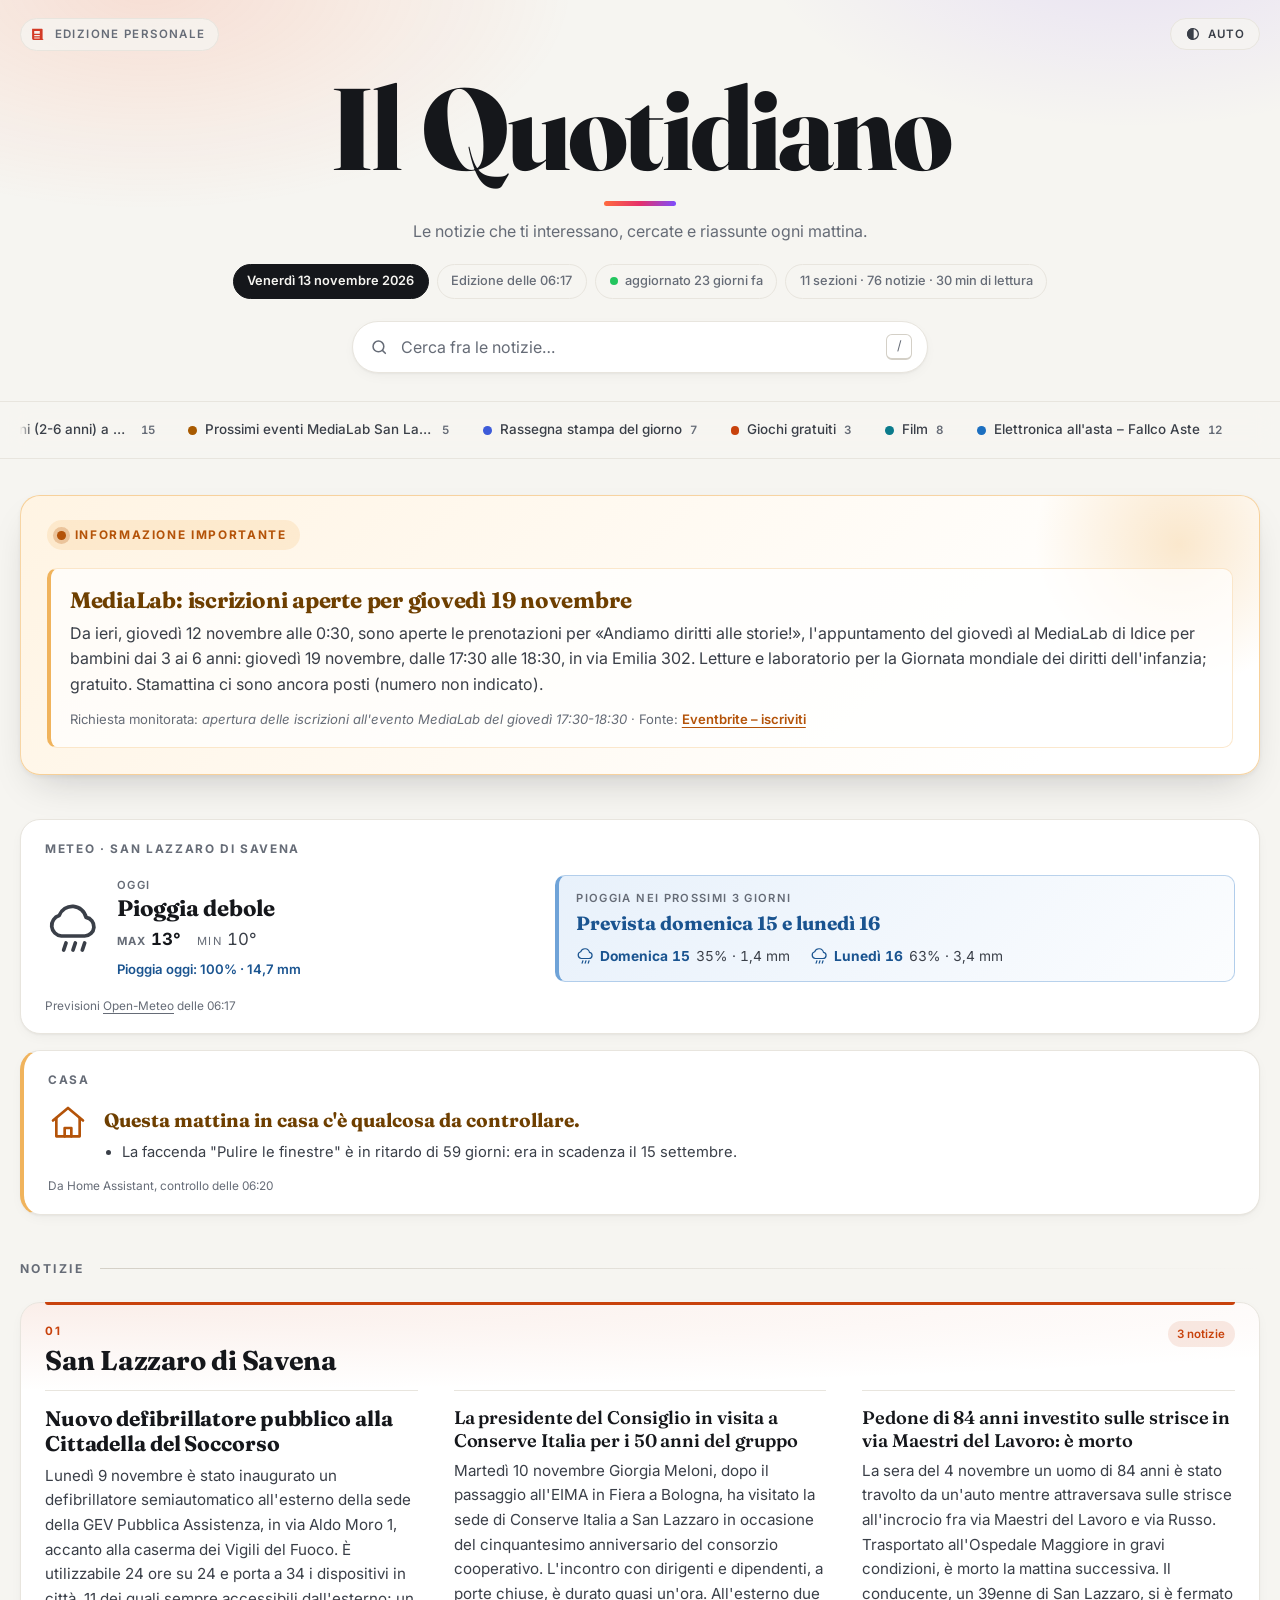
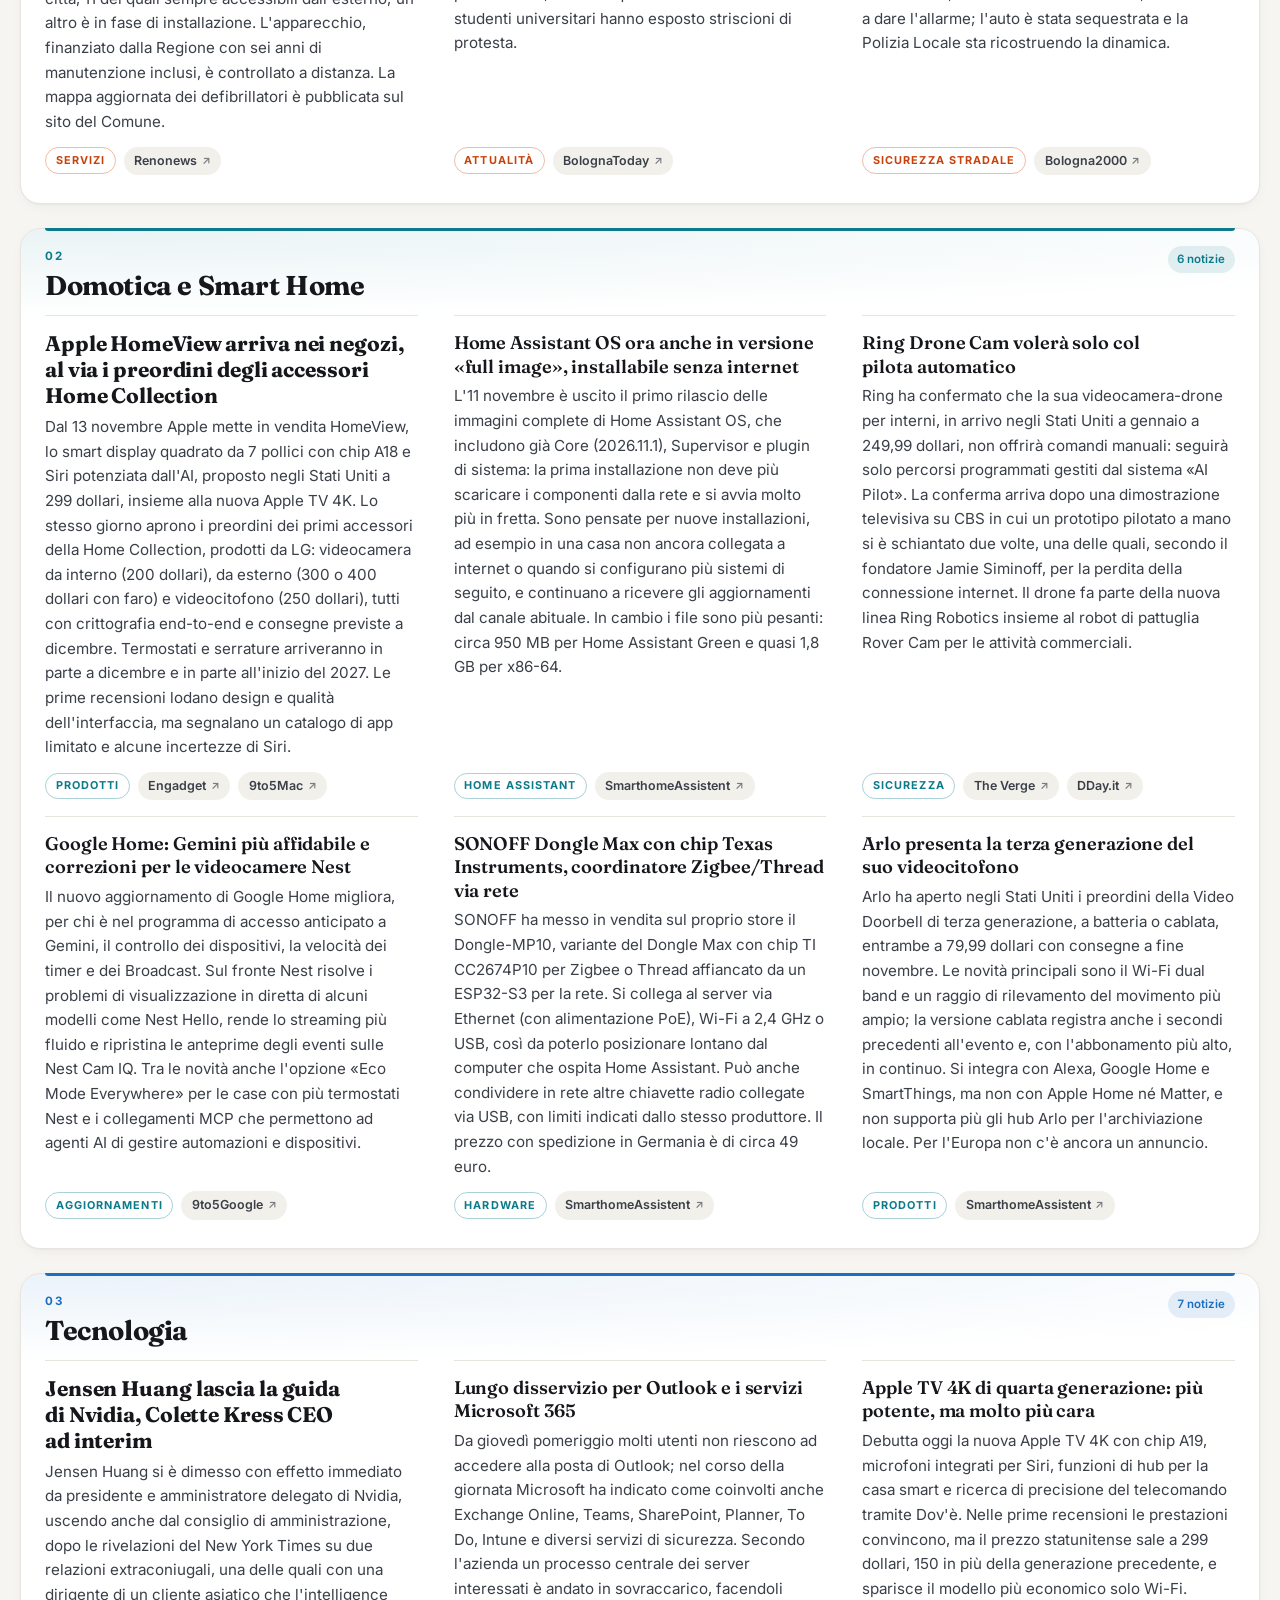
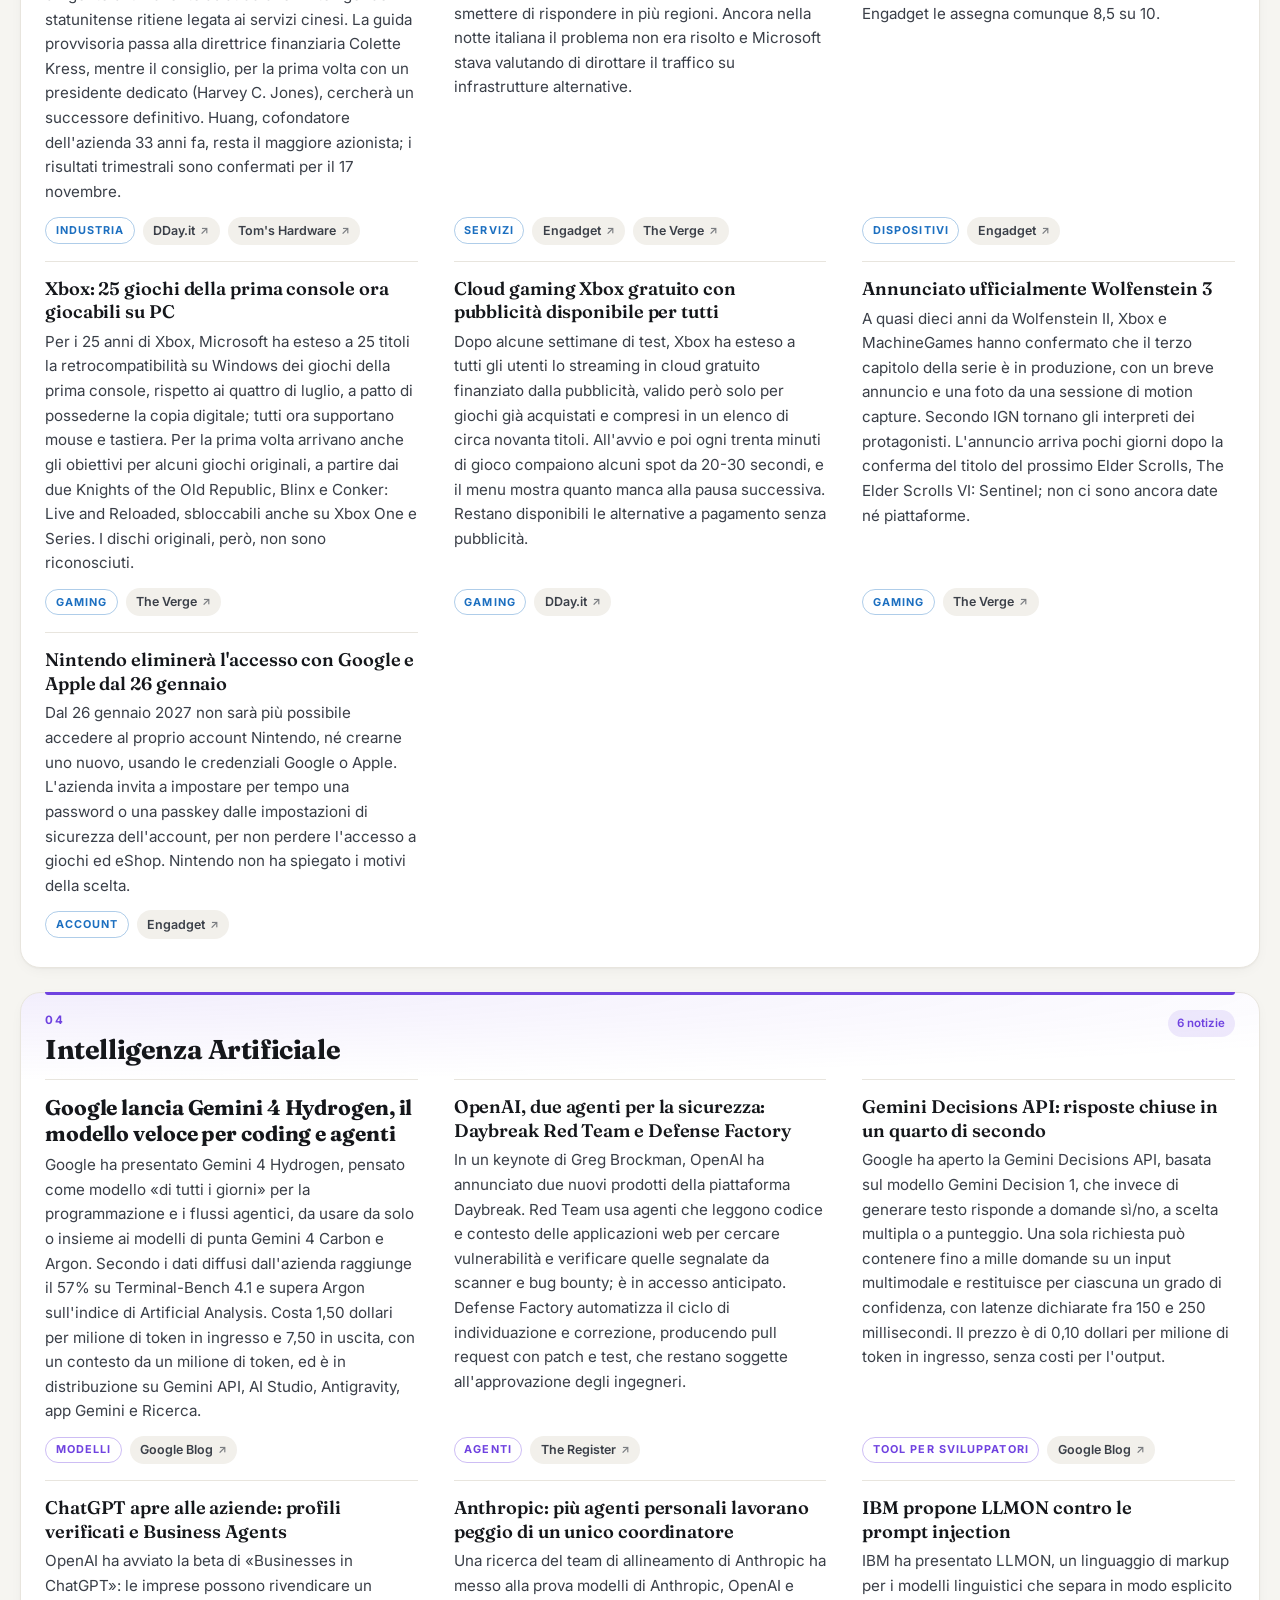
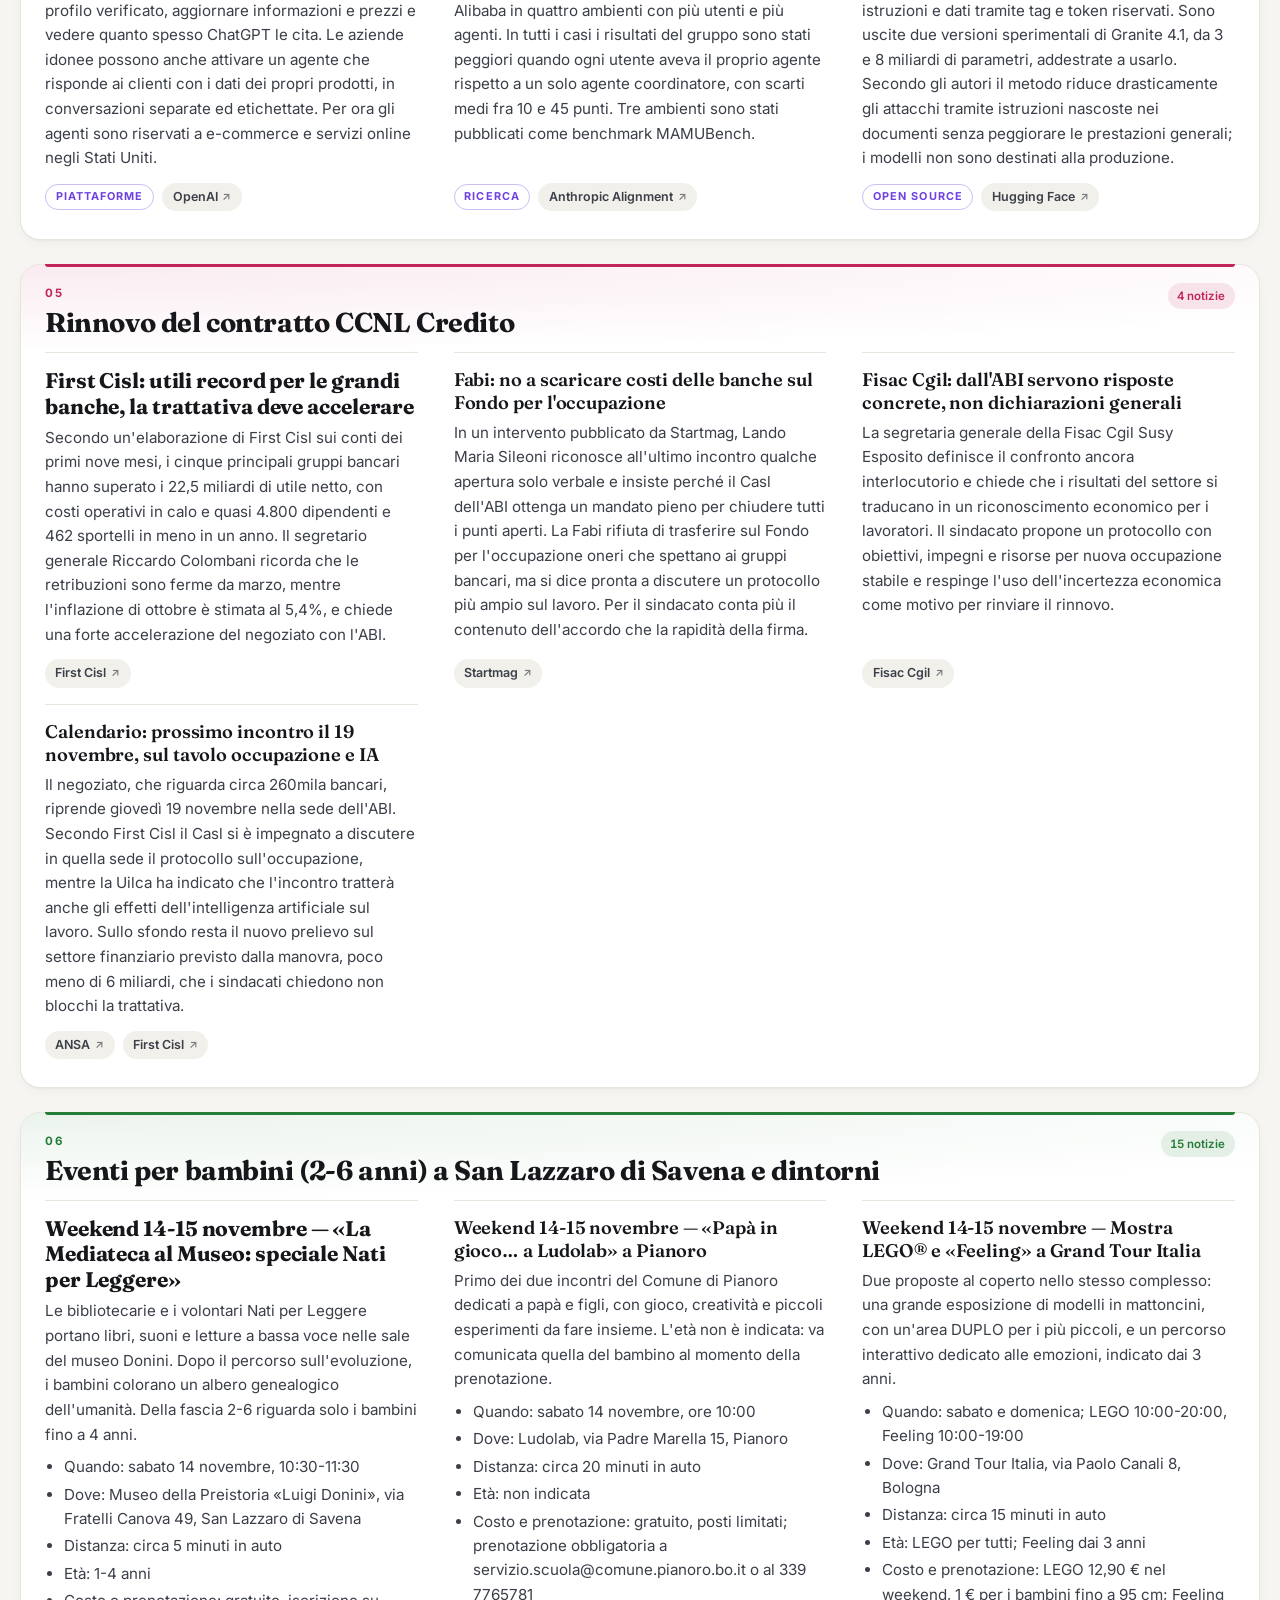
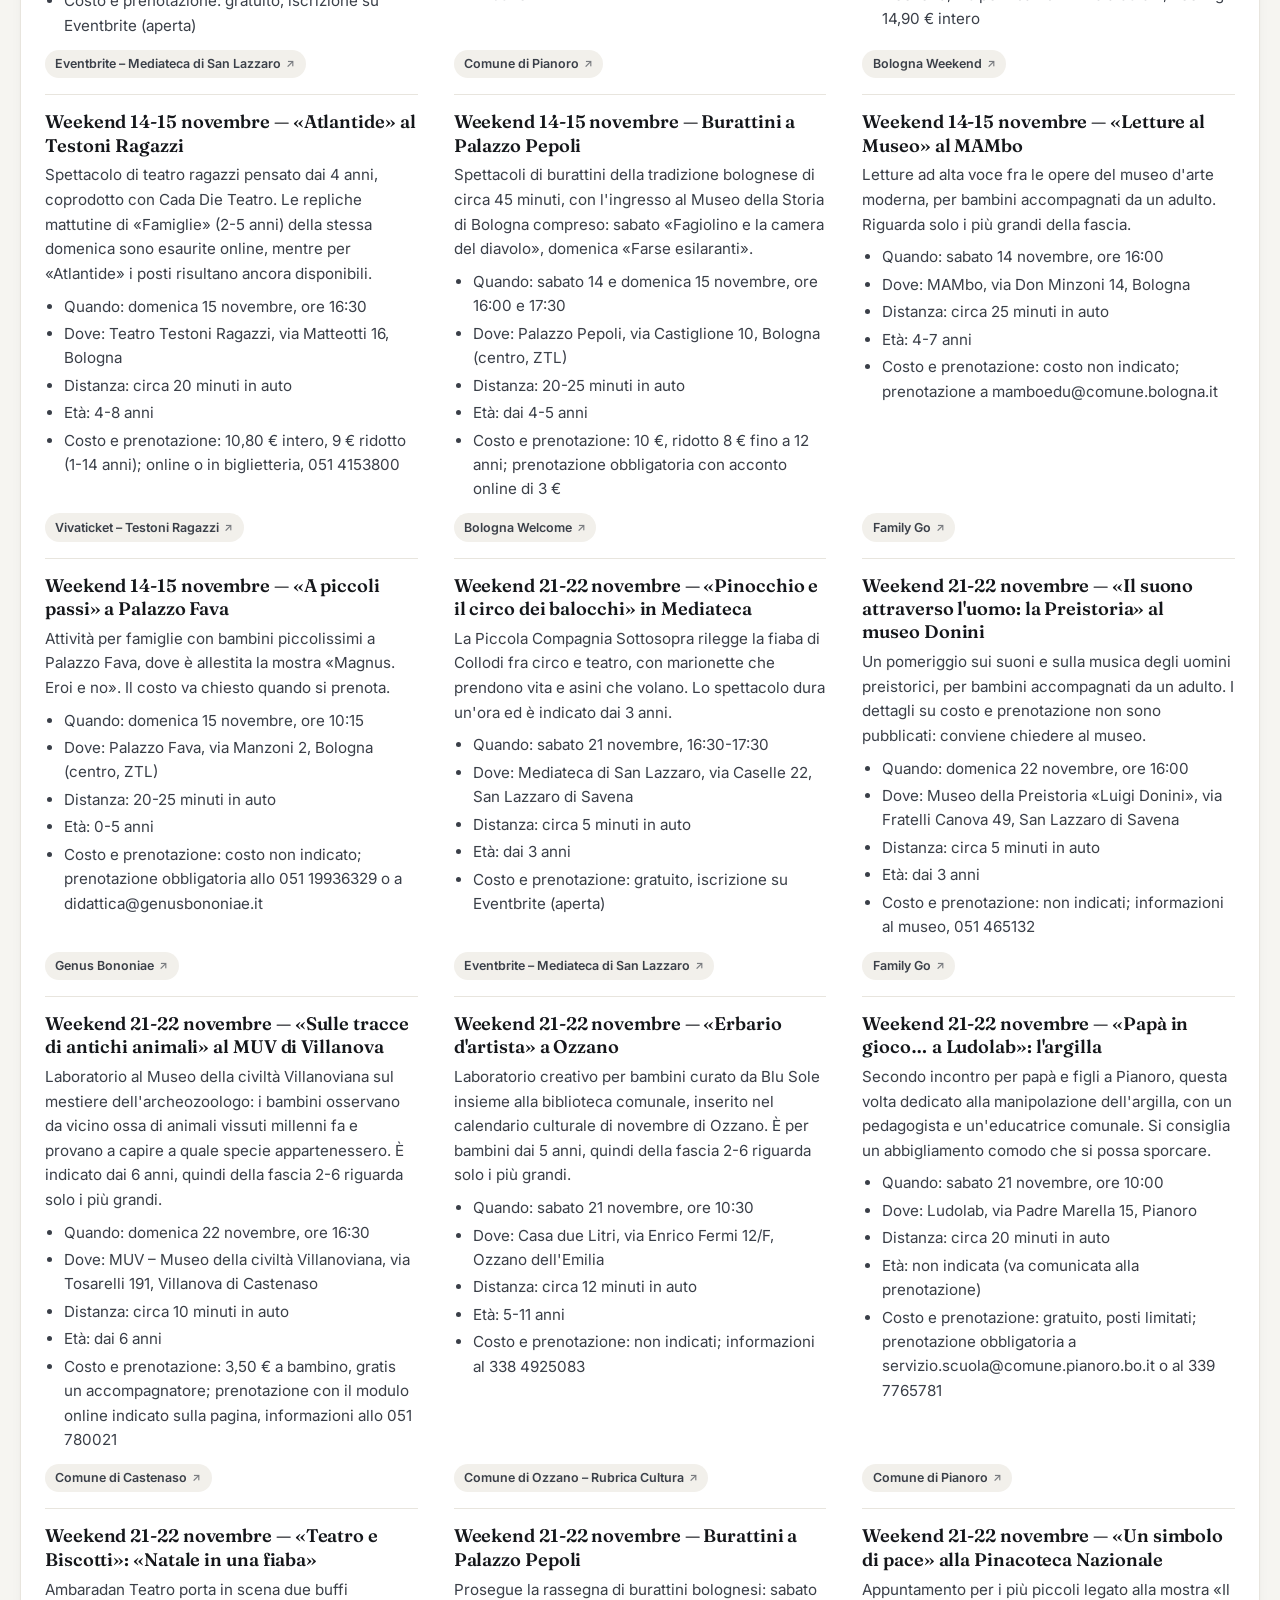
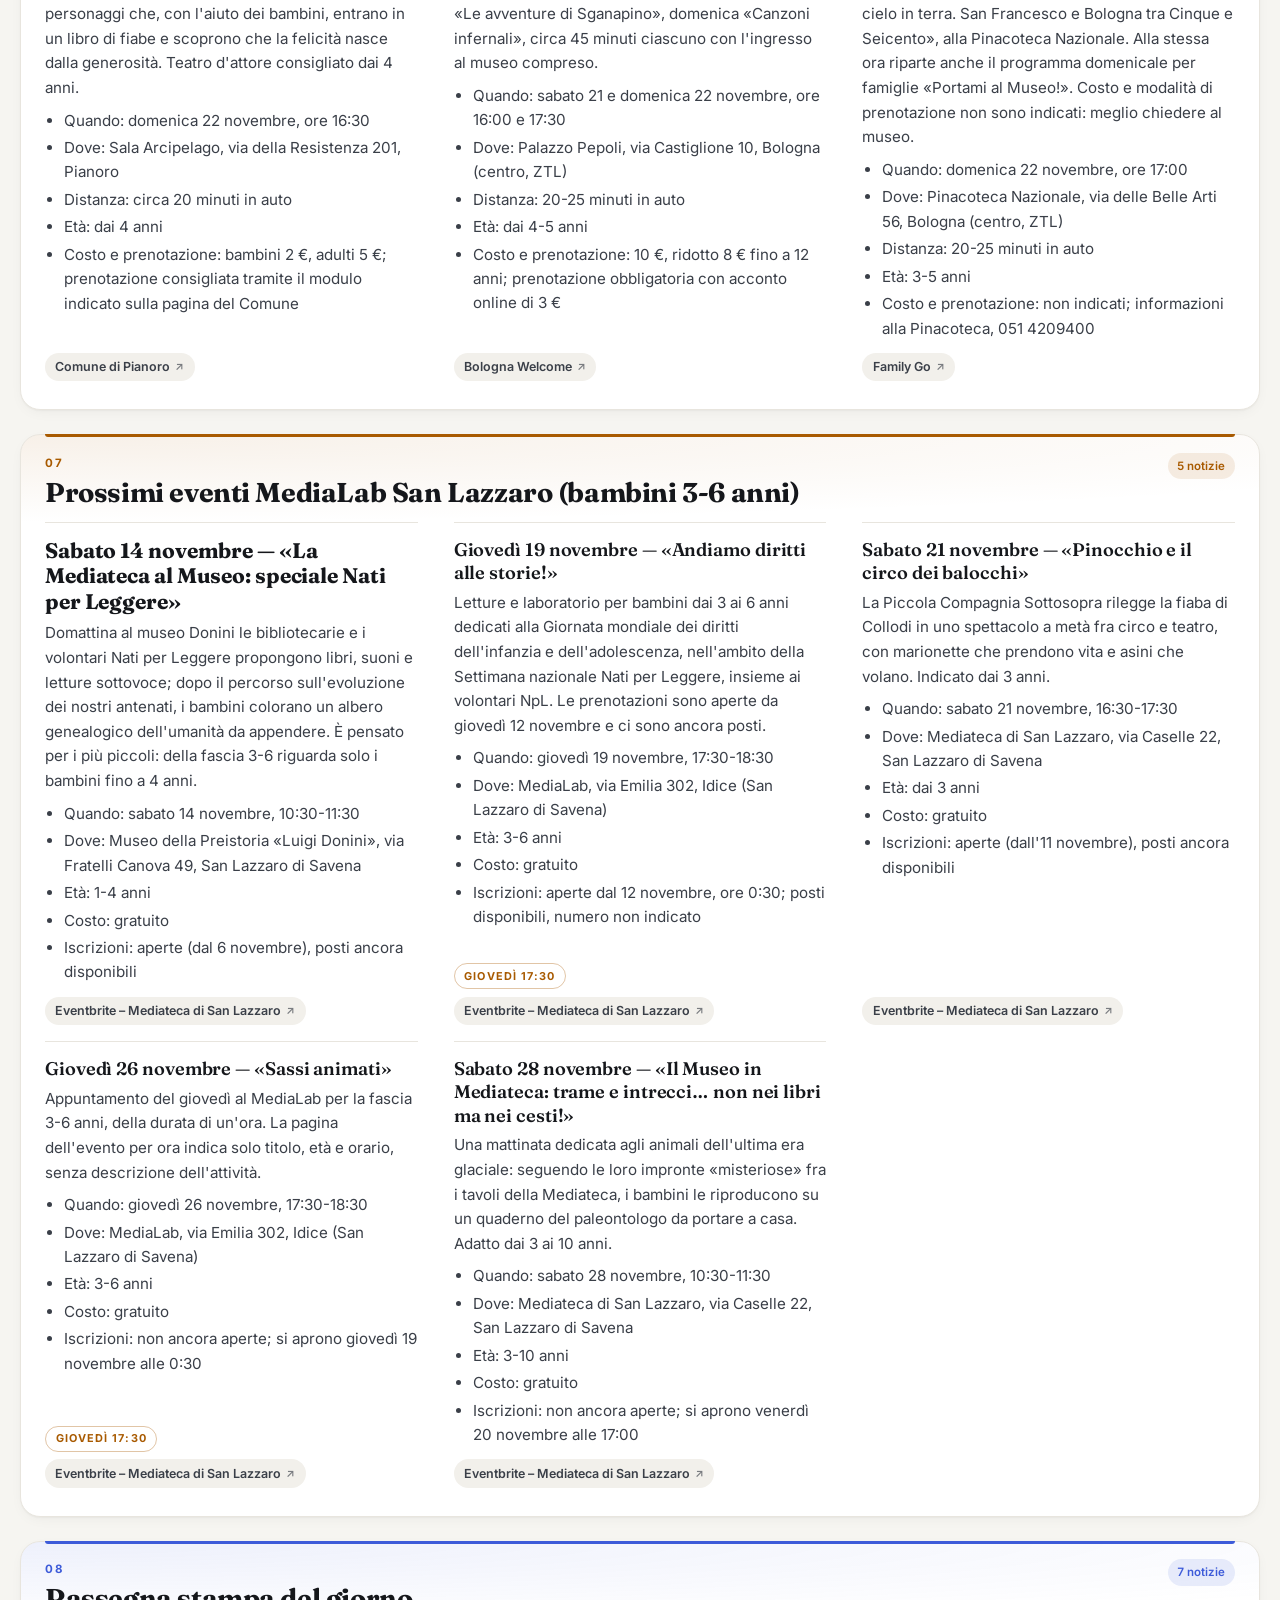
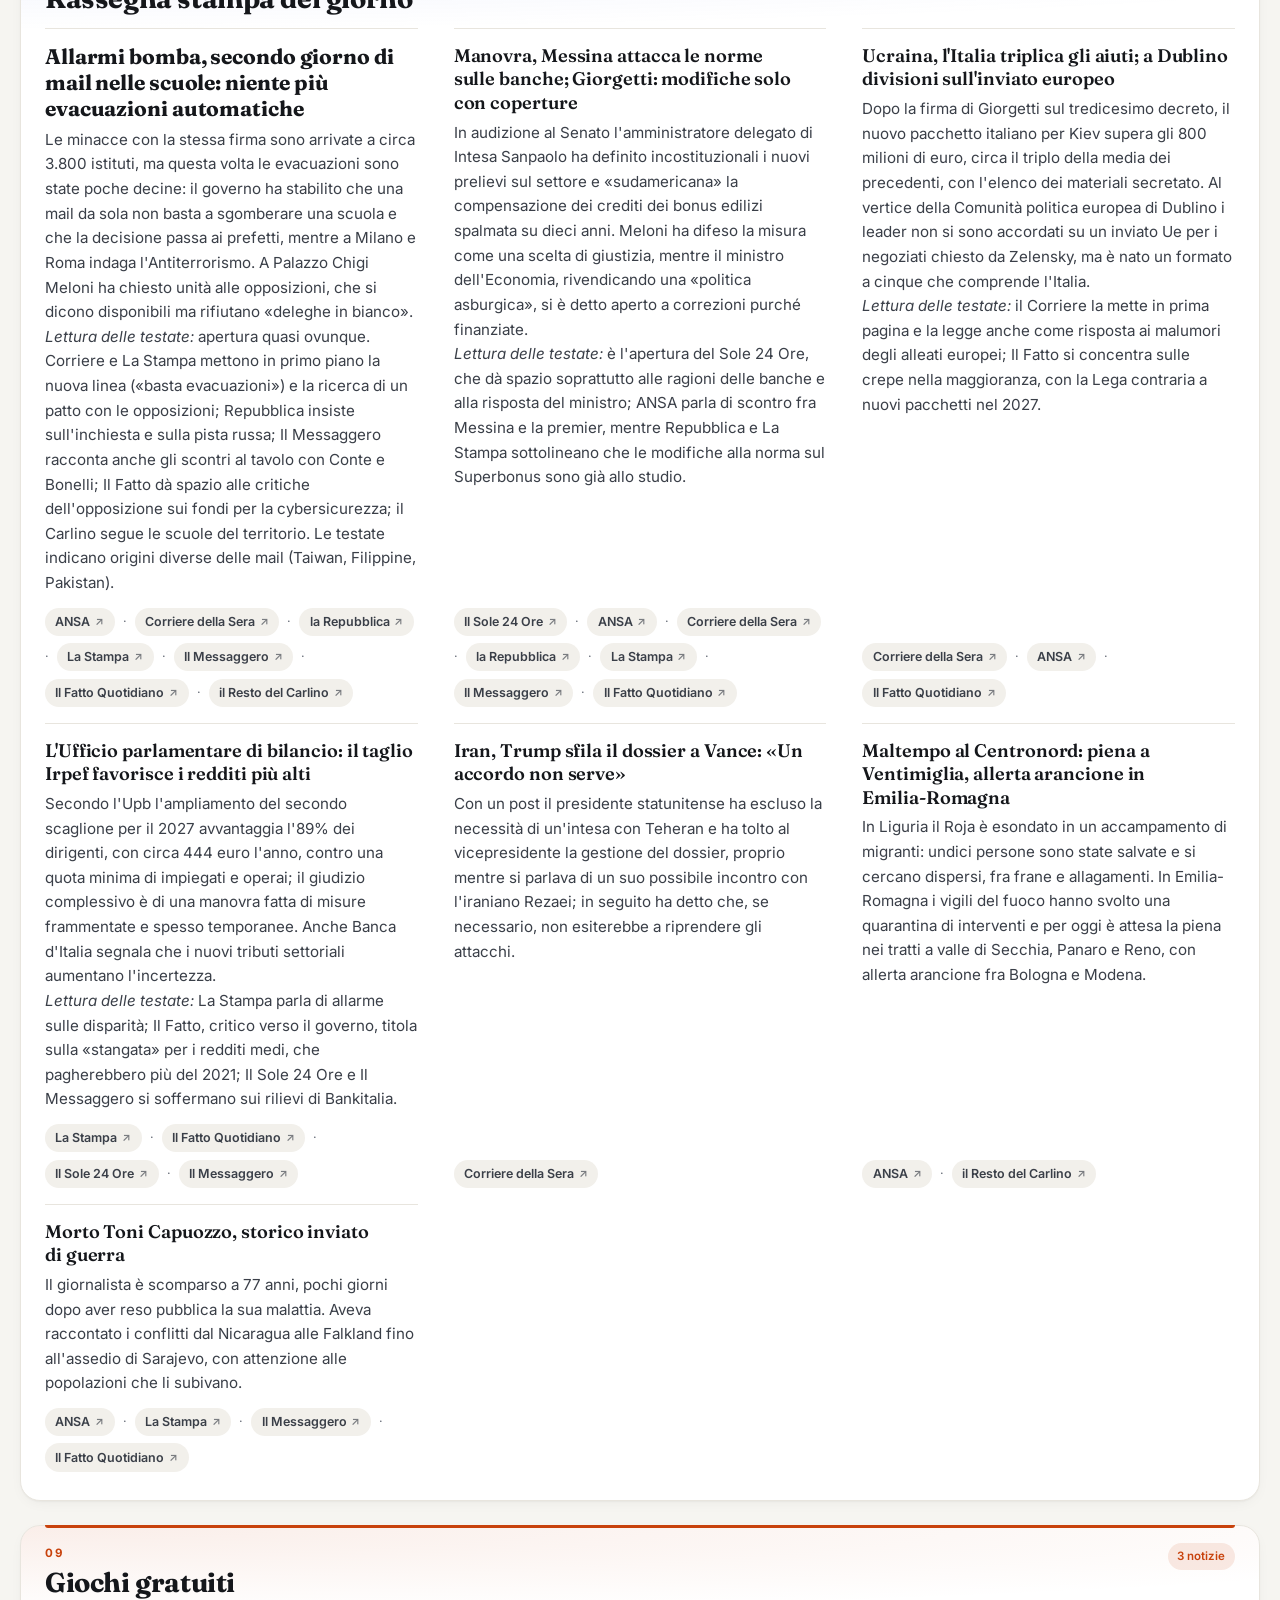
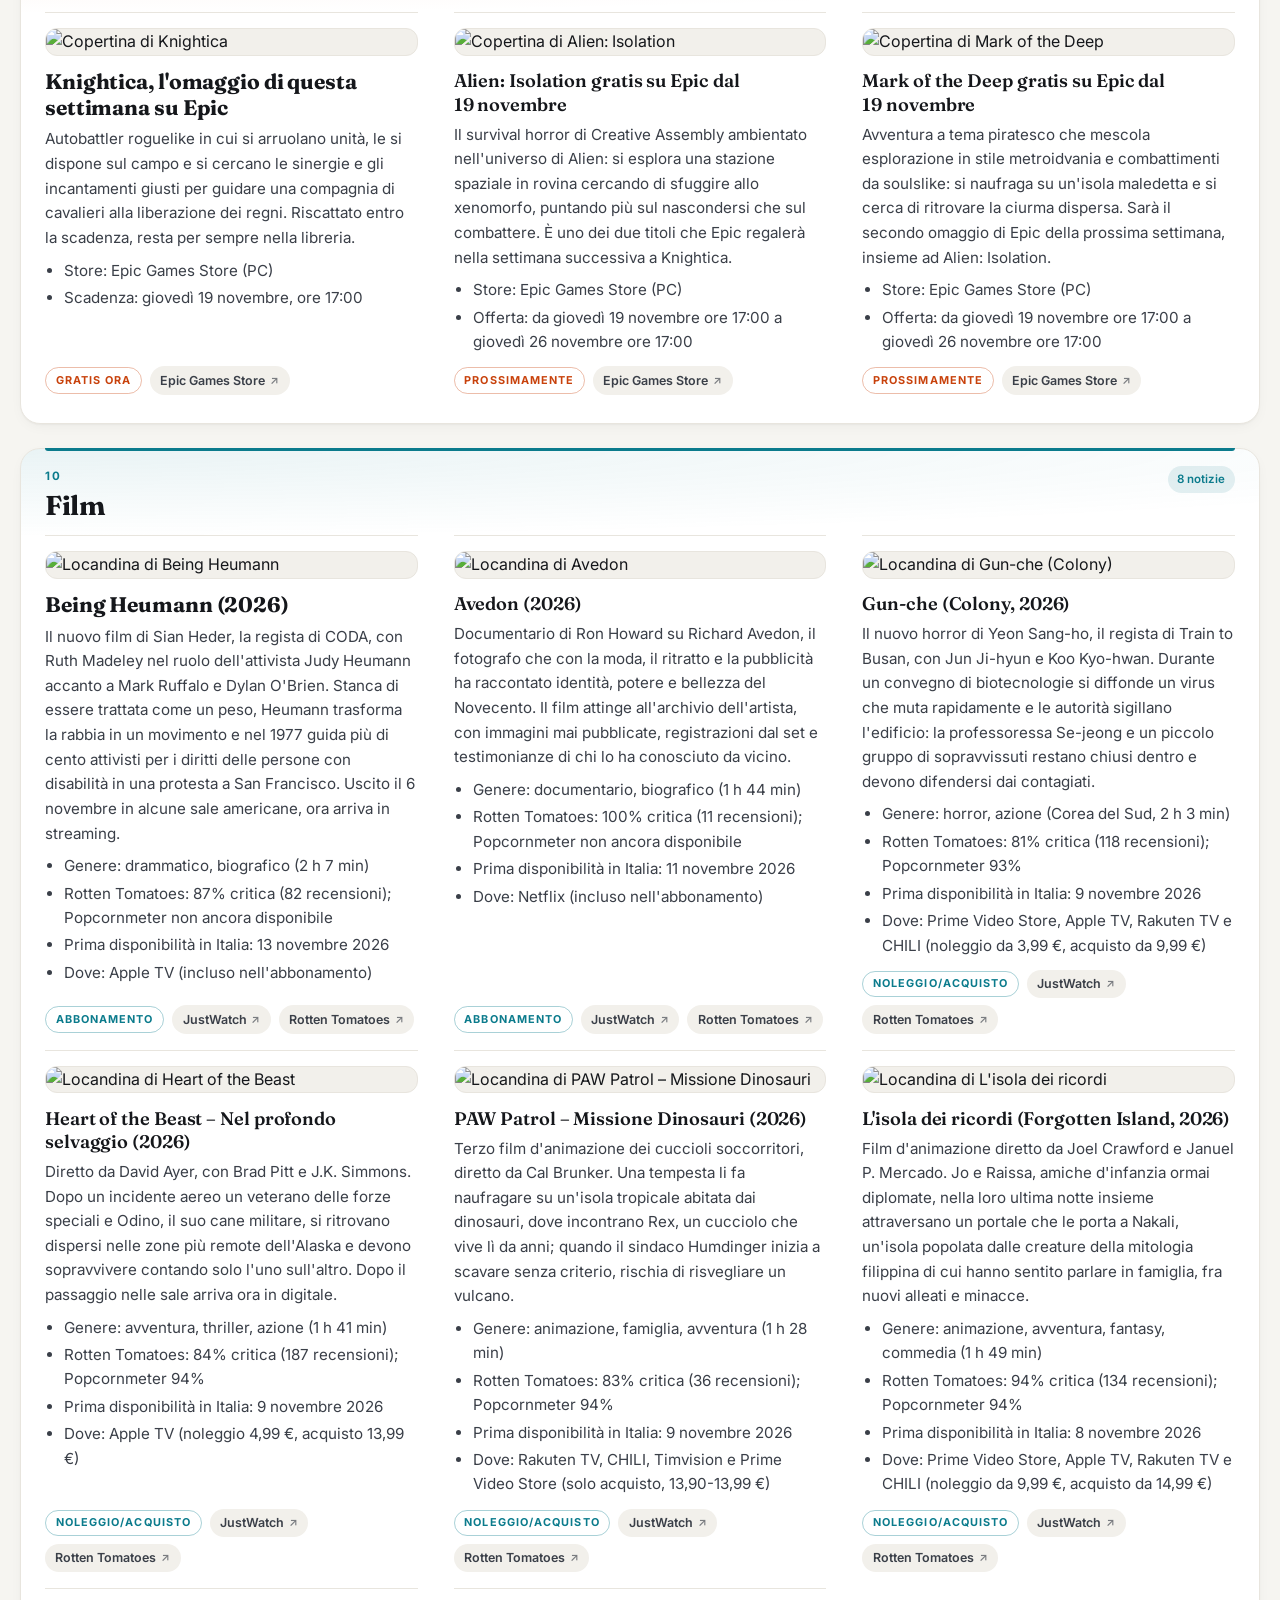
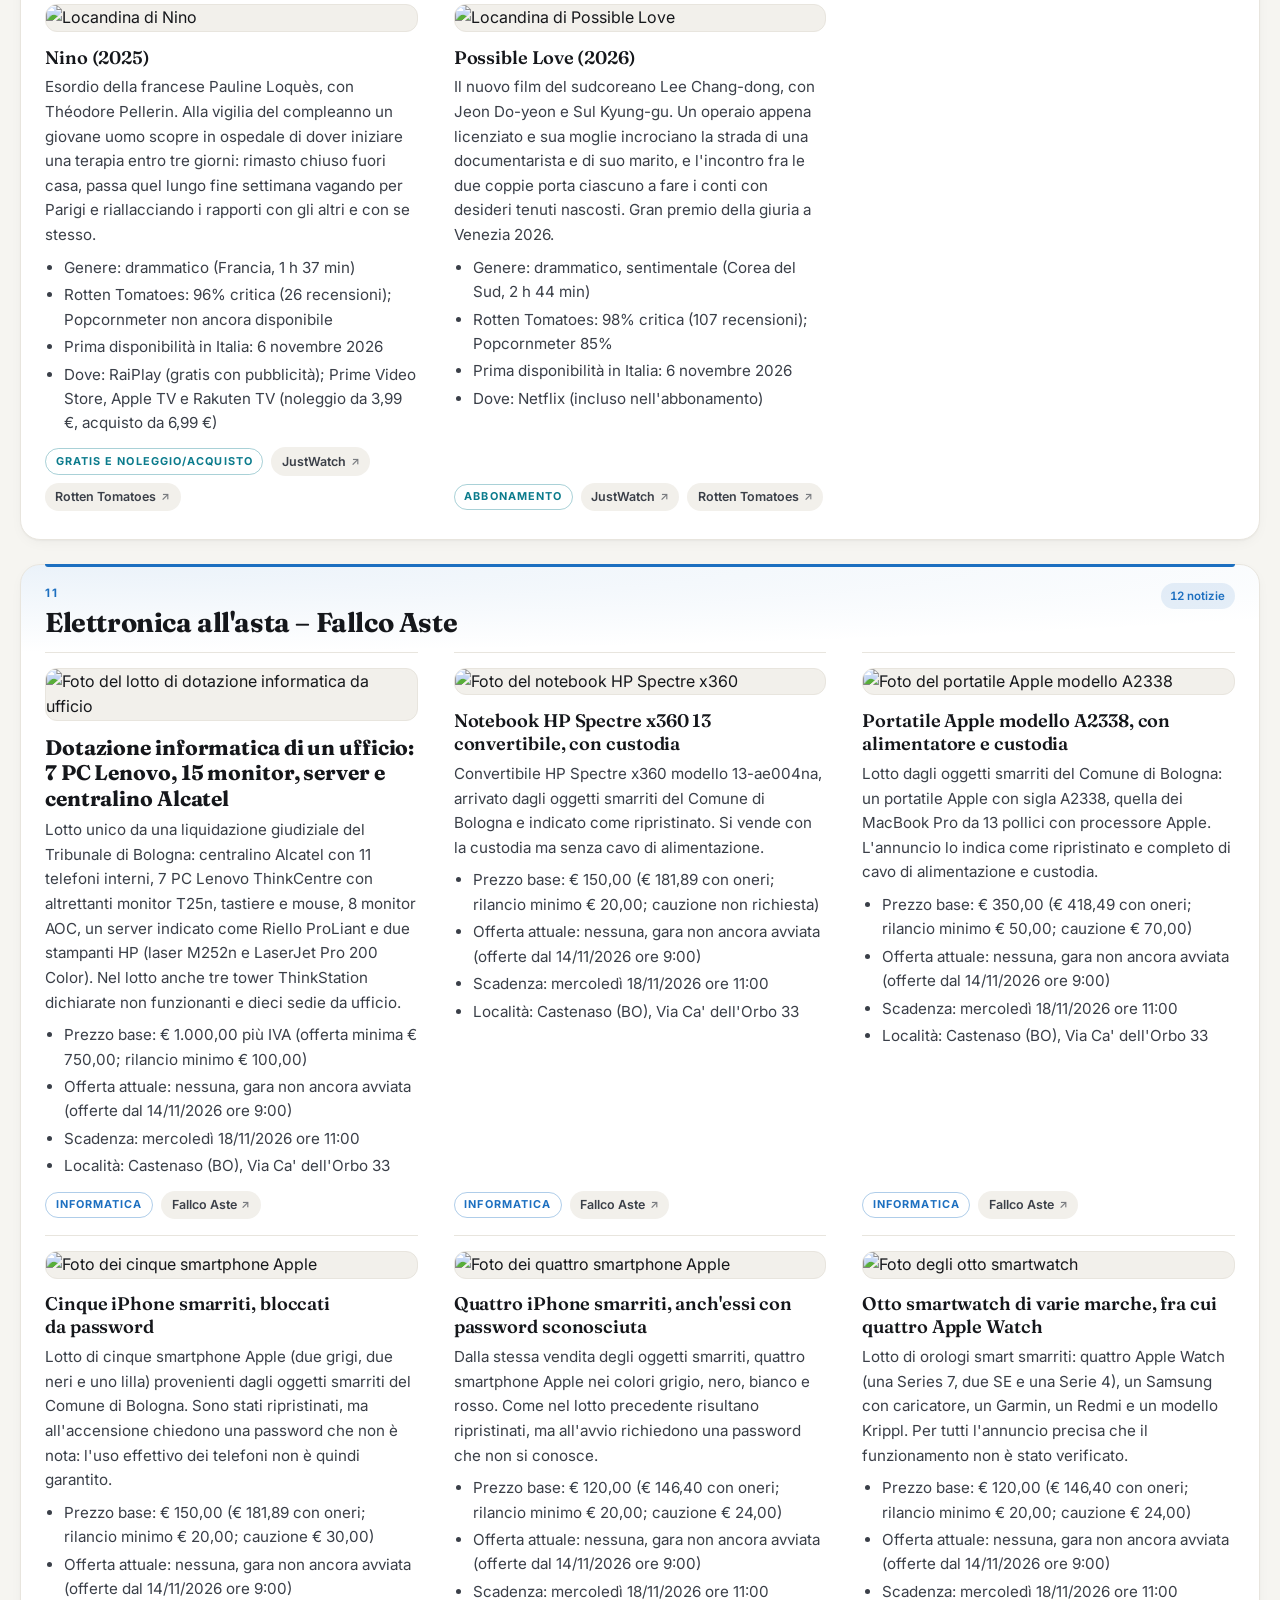
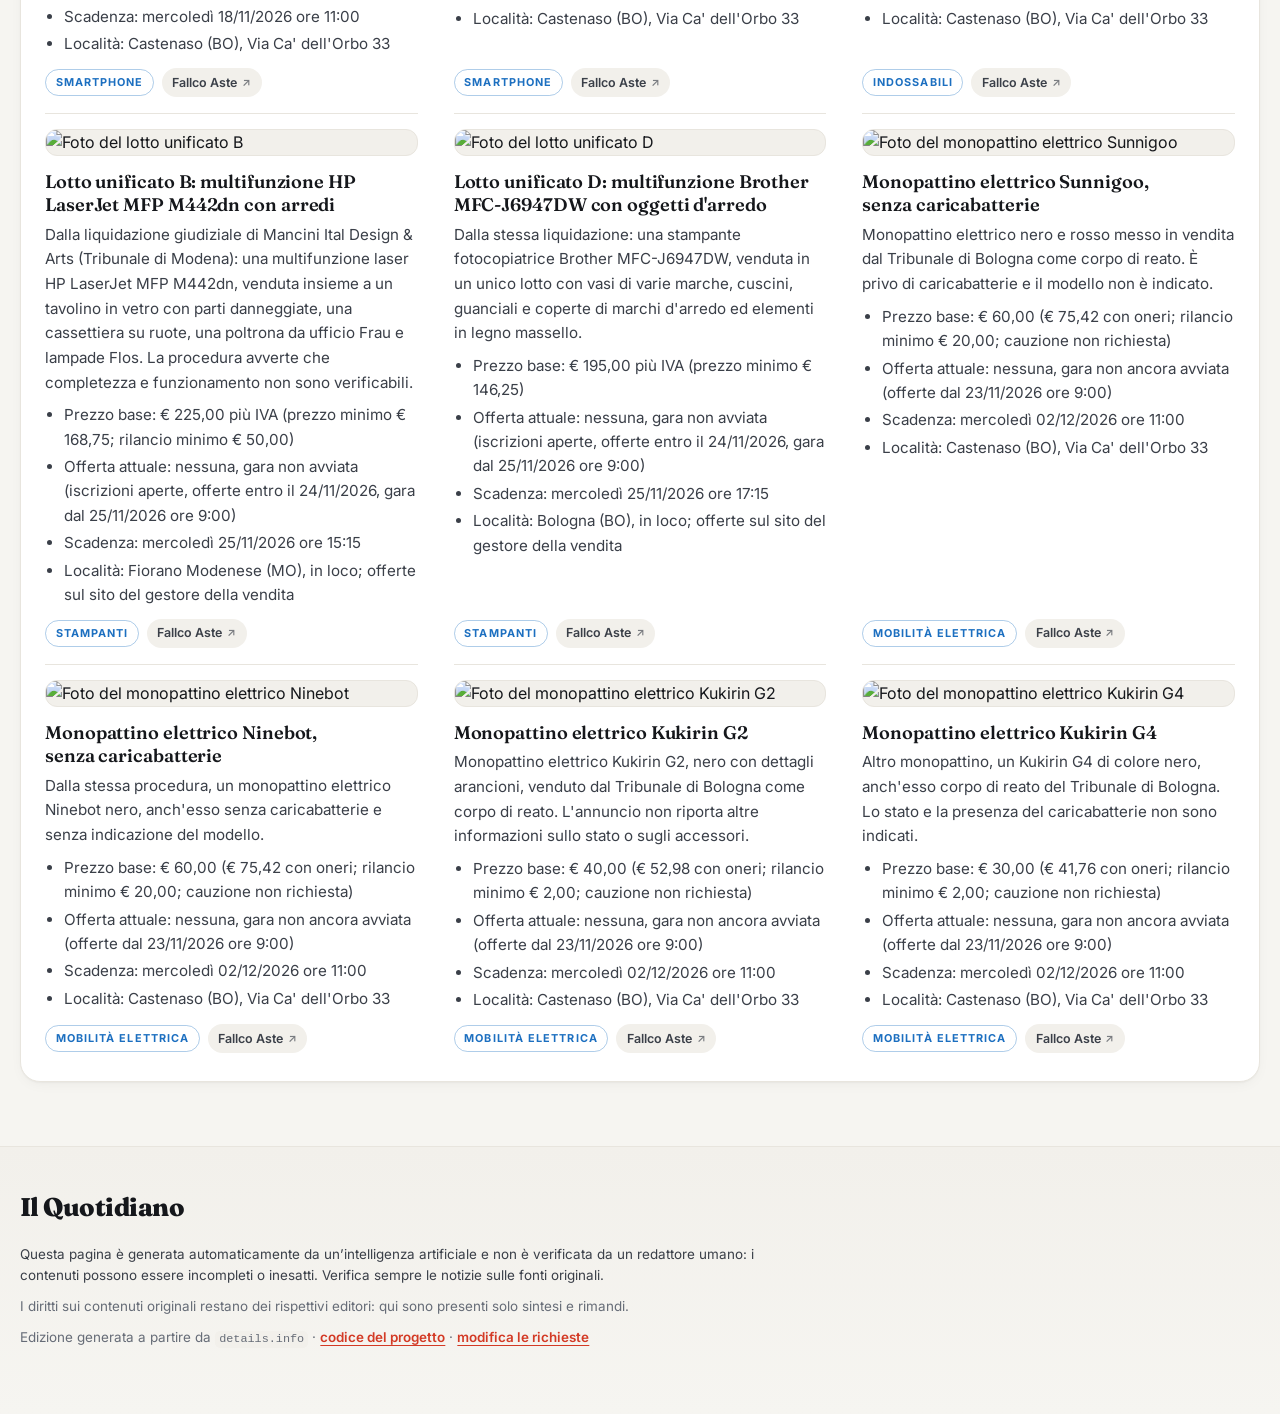
==== public/index.html @ 9d7a6086 "Editor delle richieste in /modifica/ Pagina per modificare details.info dal sito: schede per le sezi" ====
<!doctype html>
<html lang="it">
<head>
  <meta charset="utf-8">
  <meta name="viewport" content="width=device-width, initial-scale=1">

  <!-- Titolo: "Il Quotidiano — <data estesa in italiano>" -->
  <title>Il Quotidiano — Venerdì 13 novembre 2026</title>
  <meta name="description" content="Le notizie di venerdì 13 novembre, selezionate e riassunte automaticamente.">
  <meta name="robots" content="index, follow">
  <meta name="color-scheme" content="light dark">
  <meta name="theme-color" content="#f6f5f1" media="(prefers-color-scheme: light)">
  <meta name="theme-color" content="#0d0f13" media="(prefers-color-scheme: dark)">

  <meta property="og:type" content="website">
  <meta property="og:title" content="Il Quotidiano — Venerdì 13 novembre 2026">
  <meta property="og:description" content="Le notizie di venerdì 13 novembre, selezionate e riassunte automaticamente.">

  <link rel="icon" href="assets/favicon.svg" type="image/svg+xml">
  <link rel="preconnect" href="https://fonts.googleapis.com">
  <link rel="preconnect" href="https://fonts.gstatic.com" crossorigin>
  <link rel="stylesheet" href="https://fonts.googleapis.com/css2?family=Fraunces:opsz,wght@9..144,600;9..144,700;9..144,800&family=Inter:wght@400;500;600;700&display=swap">
  <link rel="stylesheet" href="css/style.css">
</head>

<body>
  <a class="salta" href="#contenuto">Vai al contenuto</a>

  <!-- ===================== TESTATA ===================== -->
  <header class="testata">
    <div class="contenitore">
      <div class="testata__barra">
        <span class="testata__marchio">
          <svg viewBox="0 0 24 24" aria-hidden="true" fill="currentColor">
            <path d="M3 4h14a1 1 0 0 1 1 1v13a2 2 0 0 0 2 2H5a2 2 0 0 1-2-2V4Zm3 3v4h8V7H6Zm0 6v1.5h8V13H6Zm0 3.5V18h8v-1.5H6Z"/>
          </svg>
          Edizione personale
        </span>
        <button class="comando" type="button" data-azione="tema" hidden>Tema: auto</button>
      </div>

      <h1 class="testata__titolo">Il Quotidiano</h1>
      <p class="testata__occhiello">Le notizie che ti interessano, cercate e riassunte ogni mattina.</p>

      <!-- La data va aggiornata a ogni edizione: datetime in formato ISO. -->
      <div class="testata__riga">
        <time datetime="2026-11-13"><strong>Venerdì 13 novembre 2026</strong></time>
        <span>Edizione delle 06:17</span>
        <span data-ruolo="aggiornato" datetime="2026-11-13T06:17:01+01:00" hidden></span>
        <span data-ruolo="sintesi" hidden></span>
      </div>

      <div class="ricerca" hidden>
        <svg class="ricerca__icona" viewBox="0 0 24 24" aria-hidden="true" fill="none" stroke="currentColor" stroke-width="2" stroke-linecap="round">
          <circle cx="11" cy="11" r="7"/><path d="m20 20-3.5-3.5"/>
        </svg>
        <input type="search" data-azione="cerca" aria-label="Cerca fra le notizie" placeholder="Cerca fra le notizie…">
        <kbd class="ricerca__tasto" aria-hidden="true">/</kbd>
      </div>
    </div>
  </header>

  <!-- Sommario delle sezioni: lo costruisce e lo mostra js/main.js. -->
  <nav class="sommario" aria-label="Sezioni del giornale" hidden>
    <div class="contenitore">
      <ul class="sommario__lista"></ul>
    </div>
  </nav>

  <main id="contenuto">
    <div class="contenitore">


      <section class="avvisi" aria-labelledby="avvisi-titolo">
        <h2 class="avvisi__titolo" id="avvisi-titolo">Informazione importante</h2>

        <article class="avviso">
          <h3 class="avviso__titolo">MediaLab: iscrizioni aperte per giovedì 19 novembre</h3>
          <p class="avviso__testo">
            Da ieri, giovedì 12 novembre alle 0:30, sono aperte le prenotazioni per
            «Andiamo diritti alle storie!», l'appuntamento del giovedì al MediaLab di
            Idice per bambini dai 3 ai 6 anni: giovedì 19 novembre, dalle 17:30 alle
            18:30, in via Emilia 302. Letture e laboratorio per la Giornata mondiale
            dei diritti dell'infanzia; gratuito. Stamattina ci sono ancora posti
            (numero non indicato).
          </p>
          <p class="avviso__meta">
            Richiesta monitorata: <em>apertura delle iscrizioni all'evento MediaLab del giovedì 17:30-18:30</em> &middot;
            Fonte: <a href="https://www.eventbrite.it/e/andiamo-diritti-alle-storie-tickets-2003709171069" rel="noopener">Eventbrite – iscriviti</a>
          </p>
        </article>
      </section>

      <section class="meteo" aria-labelledby="meteo-titolo">
        <h2 class="meteo__titolo" id="meteo-titolo">Meteo &middot; San Lazzaro di Savena</h2>
        <div class="meteo__corpo">
          <div class="meteo__oggi">
            <svg class="meteo__icona" viewBox="0 0 24 24" fill="none" stroke="currentColor" stroke-width="1.6" stroke-linecap="round" stroke-linejoin="round" aria-hidden="true"><path d="M7 15h10a4 4 0 0 0 .6-7.95A6 6 0 0 0 6.1 6.2 4.5 4.5 0 0 0 7 15Z"/><path d="M9 18l-1 3M13 18l-1 3M17 18l-1 3"/></svg>
            <div>
              <p class="meteo__etichetta">Oggi</p>
              <p class="meteo__condizione">Pioggia debole</p>
              <p class="meteo__temperature">
                <span class="meteo__max"><abbr title="massima">max</abbr> 13°</span>
                <span class="meteo__min"><abbr title="minima">min</abbr> 10°</span>
              </p>
              <p class="meteo__nota">Pioggia oggi: 100% · 14,7 mm</p>
            </div>
          </div>

          <div class="meteo__pioggia" data-pioggia="si">
            <p class="meteo__etichetta">Pioggia nei prossimi 3 giorni</p>
            <p class="meteo__sintesi">Prevista domenica 15 e lunedì 16</p>
            <ul class="meteo__giorni">
              <li class="meteo__giorno"><svg class="meteo__goccia" viewBox="0 0 24 24" fill="none" stroke="currentColor" stroke-width="1.6" stroke-linecap="round" stroke-linejoin="round" aria-hidden="true"><path d="M7 15h10a4 4 0 0 0 .6-7.95A6 6 0 0 0 6.1 6.2 4.5 4.5 0 0 0 7 15Z"/><path d="M9 18l-1 3M13 18l-1 3M17 18l-1 3"/></svg><strong>Domenica 15</strong> <span>35% · 1,4 mm</span></li>
              <li class="meteo__giorno"><svg class="meteo__goccia" viewBox="0 0 24 24" fill="none" stroke="currentColor" stroke-width="1.6" stroke-linecap="round" stroke-linejoin="round" aria-hidden="true"><path d="M7 15h10a4 4 0 0 0 .6-7.95A6 6 0 0 0 6.1 6.2 4.5 4.5 0 0 0 7 15Z"/><path d="M9 18l-1 3M13 18l-1 3M17 18l-1 3"/></svg><strong>Lunedì 16</strong> <span>63% · 3,4 mm</span></li>
            </ul>
          </div>
        </div>
        <p class="meteo__fonte">Previsioni <a href="https://open-meteo.com/" rel="noopener">Open-Meteo</a> delle 06:17</p>
      </section>

      <section class="casa" aria-labelledby="casa-titolo" data-anomalie="si">
        <h2 class="casa__titolo" id="casa-titolo">Casa</h2>
        <div class="casa__corpo">
          <svg class="casa__icona" viewBox="0 0 24 24" fill="none" stroke="currentColor" stroke-width="1.6" stroke-linecap="round" stroke-linejoin="round" aria-hidden="true"><path d="M3 10.5 12 3l9 7.5"/><path d="M5 9v11h14V9"/><path d="M10 20v-5h4v5"/></svg>
          <div>
            <p class="casa__testo">Questa mattina in casa c'è qualcosa da controllare.</p>
            <ul class="casa__voci">
              <li>La faccenda "Pulire le finestre" è in ritardo di 59 giorni: era in scadenza il 15 settembre.</li>
            </ul>
          </div>
        </div>
        <p class="casa__fonte">Da Home Assistant, controllo delle 06:20</p>
      </section>

      <!-- ===================== NOTIZIE ===================== -->
      <section aria-labelledby="notizie-titolo">
        <h2 class="sezione__titolo" id="notizie-titolo">Notizie</h2>

        <p class="vuoto" data-ruolo="nessun-risultato" hidden>
          Nessuna notizia corrisponde alla ricerca.
        </p>

        <div class="griglia">
          <!-- I riquadri delle notizie vanno inseriti qui, uno per ogni voce di [NOTIZIE]. -->
          <section class="riquadro">
  <header class="riquadro__testata">
    <h3 class="riquadro__titolo">San Lazzaro di Savena</h3>
    <span class="riquadro__conteggio" data-ruolo="conteggio"></span>
  </header>

  <article class="notizia">
    <h4 class="notizia__titolo">Nuovo defibrillatore pubblico alla Cittadella del Soccorso</h4>
    <p class="notizia__testo">Lunedì 9 novembre è stato inaugurato un defibrillatore semiautomatico all'esterno della sede della GEV Pubblica Assistenza, in via Aldo Moro 1, accanto alla caserma dei Vigili del Fuoco. È utilizzabile 24 ore su 24 e porta a 34 i dispositivi in città, 11 dei quali sempre accessibili dall'esterno; un altro è in fase di installazione. L'apparecchio, finanziato dalla Regione con sei anni di manutenzione inclusi, è controllato a distanza. La mappa aggiornata dei defibrillatori è pubblicata sul sito del Comune.</p>
    <p class="notizia__meta">
      <span class="notizia__categoria">Servizi</span>
      <a class="notizia__fonte" href="https://www.renonews.it/primo-piano/2026/11/10/s-lazzaro-di-s-bo-un-nuovo-defibrillatore-alla-cittadella-del-soccorso/" rel="noopener">Renonews</a>
    </p>
  </article>

  <article class="notizia">
    <h4 class="notizia__titolo">La presidente del Consiglio in visita a Conserve Italia per i 50 anni del gruppo</h4>
    <p class="notizia__testo">Martedì 10 novembre Giorgia Meloni, dopo il passaggio all'EIMA in Fiera a Bologna, ha visitato la sede di Conserve Italia a San Lazzaro in occasione del cinquantesimo anniversario del consorzio cooperativo. L'incontro con dirigenti e dipendenti, a porte chiuse, è durato quasi un'ora. All'esterno due studenti universitari hanno esposto striscioni di protesta.</p>
    <p class="notizia__meta">
      <span class="notizia__categoria">Attualità</span>
      <a class="notizia__fonte" href="https://www.bolognatoday.it/politica/giorgia-meloni-conserve-italia-visita-contestazione-studenti.html" rel="noopener">BolognaToday</a>
    </p>
  </article>

  <article class="notizia">
    <h4 class="notizia__titolo">Pedone di 84 anni investito sulle strisce in via Maestri del Lavoro: è morto</h4>
    <p class="notizia__testo">La sera del 4 novembre un uomo di 84 anni è stato travolto da un'auto mentre attraversava sulle strisce all'incrocio fra via Maestri del Lavoro e via Russo. Trasportato all'Ospedale Maggiore in gravi condizioni, è morto la mattina successiva. Il conducente, un 39enne di San Lazzaro, si è fermato a dare l'allarme; l'auto è stata sequestrata e la Polizia Locale sta ricostruendo la dinamica.</p>
    <p class="notizia__meta">
      <span class="notizia__categoria">Sicurezza stradale</span>
      <a class="notizia__fonte" href="https://www.bologna2000.com/2026/11/05/incidente-mortale-ieri-sera-in-via-maestri-del-lavoro-a-san-lazzaro-deceduto-un-84enne-investito-sulle-strisce-pedonali/" rel="noopener">Bologna2000</a>
    </p>
  </article>
</section>
          <section class="riquadro">
  <header class="riquadro__testata">
    <h3 class="riquadro__titolo">Domotica e Smart Home</h3>
    <span class="riquadro__conteggio" data-ruolo="conteggio"></span>
  </header>

  <article class="notizia">
    <h4 class="notizia__titolo">Apple HomeView arriva nei negozi, al via i preordini degli accessori Home Collection</h4>
    <p class="notizia__testo">Dal 13 novembre Apple mette in vendita HomeView, lo smart display quadrato da 7 pollici con chip A18 e Siri potenziata dall'AI, proposto negli Stati Uniti a 299 dollari, insieme alla nuova Apple TV 4K. Lo stesso giorno aprono i preordini dei primi accessori della Home Collection, prodotti da LG: videocamera da interno (200 dollari), da esterno (300 o 400 dollari con faro) e videocitofono (250 dollari), tutti con crittografia end-to-end e consegne previste a dicembre. Termostati e serrature arriveranno in parte a dicembre e in parte all'inizio del 2027. Le prime recensioni lodano design e qualità dell'interfaccia, ma segnalano un catalogo di app limitato e alcune incertezze di Siri.</p>
    <p class="notizia__meta">
      <span class="notizia__categoria">Prodotti</span>
      <a class="notizia__fonte" href="https://www.engadget.com/2314724/pre-orders-for-some-apple-home-collection-devices-will-open-november-13/" rel="noopener">Engadget</a>
      <a class="notizia__fonte" href="https://9to5mac.com/2026/11/12/apple-homeview-review-an-adorable-smart-display-that-earns-its-place/" rel="noopener">9to5Mac</a>
    </p>
  </article>

  <article class="notizia">
    <h4 class="notizia__titolo">Home Assistant OS ora anche in versione «full image», installabile senza internet</h4>
    <p class="notizia__testo">L'11 novembre è uscito il primo rilascio delle immagini complete di Home Assistant OS, che includono già Core (2026.11.1), Supervisor e plugin di sistema: la prima installazione non deve più scaricare i componenti dalla rete e si avvia molto più in fretta. Sono pensate per nuove installazioni, ad esempio in una casa non ancora collegata a internet o quando si configurano più sistemi di seguito, e continuano a ricevere gli aggiornamenti dal canale abituale. In cambio i file sono più pesanti: circa 950 MB per Home Assistant Green e quasi 1,8 GB per x86-64.</p>
    <p class="notizia__meta">
      <span class="notizia__categoria">Home Assistant</span>
      <a class="notizia__fonte" href="https://www.smarthomeassistent.de/home-assistant-os-full-images/" rel="noopener">SmarthomeAssistent</a>
    </p>
  </article>

  <article class="notizia">
    <h4 class="notizia__titolo">Ring Drone Cam volerà solo col pilota automatico</h4>
    <p class="notizia__testo">Ring ha confermato che la sua videocamera-drone per interni, in arrivo negli Stati Uniti a gennaio a 249,99 dollari, non offrirà comandi manuali: seguirà solo percorsi programmati gestiti dal sistema «AI Pilot». La conferma arriva dopo una dimostrazione televisiva su CBS in cui un prototipo pilotato a mano si è schiantato due volte, una delle quali, secondo il fondatore Jamie Siminoff, per la perdita della connessione internet. Il drone fa parte della nuova linea Ring Robotics insieme al robot di pattuglia Rover Cam per le attività commerciali.</p>
    <p class="notizia__meta">
      <span class="notizia__categoria">Sicurezza</span>
      <a class="notizia__fonte" href="https://www.theverge.com/tech/1031817/ring-drone-cam-manual-flight-controls" rel="noopener">The Verge</a>
      <a class="notizia__fonte" href="https://www.dday.it/redazione/59417/ring-torna-a-volare-ecco-il-drone-che-sorveglia-la-casa-insieme-a-lui-un-guardiano-su-ruote" rel="noopener">DDay.it</a>
    </p>
  </article>

  <article class="notizia">
    <h4 class="notizia__titolo">Google Home: Gemini più affidabile e correzioni per le videocamere Nest</h4>
    <p class="notizia__testo">Il nuovo aggiornamento di Google Home migliora, per chi è nel programma di accesso anticipato a Gemini, il controllo dei dispositivi, la velocità dei timer e dei Broadcast. Sul fronte Nest risolve i problemi di visualizzazione in diretta di alcuni modelli come Nest Hello, rende lo streaming più fluido e ripristina le anteprime degli eventi sulle Nest Cam IQ. Tra le novità anche l'opzione «Eco Mode Everywhere» per le case con più termostati Nest e i collegamenti MCP che permettono ad agenti AI di gestire automazioni e dispositivi.</p>
    <p class="notizia__meta">
      <span class="notizia__categoria">Aggiornamenti</span>
      <a class="notizia__fonte" href="https://9to5google.com/2026/11/11/google-home-update-nest-hub-gemini-cameras/" rel="noopener">9to5Google</a>
    </p>
  </article>

  <article class="notizia">
    <h4 class="notizia__titolo">SONOFF Dongle Max con chip Texas Instruments, coordinatore Zigbee/Thread via rete</h4>
    <p class="notizia__testo">SONOFF ha messo in vendita sul proprio store il Dongle-MP10, variante del Dongle Max con chip TI CC2674P10 per Zigbee o Thread affiancato da un ESP32-S3 per la rete. Si collega al server via Ethernet (con alimentazione PoE), Wi-Fi a 2,4 GHz o USB, così da poterlo posizionare lontano dal computer che ospita Home Assistant. Può anche condividere in rete altre chiavette radio collegate via USB, con limiti indicati dallo stesso produttore. Il prezzo con spedizione in Germania è di circa 49 euro.</p>
    <p class="notizia__meta">
      <span class="notizia__categoria">Hardware</span>
      <a class="notizia__fonte" href="https://www.smarthomeassistent.de/sonoff-dongle-max-cc2674p10-poe-zigbee-thread/" rel="noopener">SmarthomeAssistent</a>
    </p>
  </article>

  <article class="notizia">
    <h4 class="notizia__titolo">Arlo presenta la terza generazione del suo videocitofono</h4>
    <p class="notizia__testo">Arlo ha aperto negli Stati Uniti i preordini della Video Doorbell di terza generazione, a batteria o cablata, entrambe a 79,99 dollari con consegne a fine novembre. Le novità principali sono il Wi-Fi dual band e un raggio di rilevamento del movimento più ampio; la versione cablata registra anche i secondi precedenti all'evento e, con l'abbonamento più alto, in continuo. Si integra con Alexa, Google Home e SmartThings, ma non con Apple Home né Matter, e non supporta più gli hub Arlo per l'archiviazione locale. Per l'Europa non c'è ancora un annuncio.</p>
    <p class="notizia__meta">
      <span class="notizia__categoria">Prodotti</span>
      <a class="notizia__fonte" href="https://www.smarthomeassistent.de/arlo-video-doorbell-3-generation/" rel="noopener">SmarthomeAssistent</a>
    </p>
  </article>
</section>
          <section class="riquadro">
  <header class="riquadro__testata">
    <h3 class="riquadro__titolo">Tecnologia</h3>
    <span class="riquadro__conteggio" data-ruolo="conteggio"></span>
  </header>

  <article class="notizia">
    <h4 class="notizia__titolo">Jensen Huang lascia la guida di Nvidia, Colette Kress CEO ad interim</h4>
    <p class="notizia__testo">Jensen Huang si è dimesso con effetto immediato da presidente e amministratore delegato di Nvidia, uscendo anche dal consiglio di amministrazione, dopo le rivelazioni del New York Times su due relazioni extraconiugali, una delle quali con una dirigente di un cliente asiatico che l'intelligence statunitense ritiene legata ai servizi cinesi. La guida provvisoria passa alla direttrice finanziaria Colette Kress, mentre il consiglio, per la prima volta con un presidente dedicato (Harvey C. Jones), cercherà un successore definitivo. Huang, cofondatore dell'azienda 33 anni fa, resta il maggiore azionista; i risultati trimestrali sono confermati per il 17 novembre.</p>
    <p class="notizia__meta">
      <span class="notizia__categoria">Industria</span>
      <a class="notizia__fonte" href="https://www.dday.it/redazione/59437/jensen-huang-travolto-dagli-scandali-lascia-nvidia-con-effetto-immediato" rel="noopener">DDay.it</a>
      <a class="notizia__fonte" href="https://www.tomshardware.com/tech-industry/nvidia-confirms-jensen-huang-has-resigned-as-ceo-colette-kress-executive-vice-president-and-chief-financial-officer-appointed-interim-ceo" rel="noopener">Tom's Hardware</a>
    </p>
  </article>

  <article class="notizia">
    <h4 class="notizia__titolo">Lungo disservizio per Outlook e i servizi Microsoft 365</h4>
    <p class="notizia__testo">Da giovedì pomeriggio molti utenti non riescono ad accedere alla posta di Outlook; nel corso della giornata Microsoft ha indicato come coinvolti anche Exchange Online, Teams, SharePoint, Planner, To Do, Intune e diversi servizi di sicurezza. Secondo l'azienda un processo centrale dei server interessati è andato in sovraccarico, facendoli smettere di rispondere in più regioni. Ancora nella notte italiana il problema non era risolto e Microsoft stava valutando di dirottare il traffico su infrastrutture alternative.</p>
    <p class="notizia__meta">
      <span class="notizia__categoria">Servizi</span>
      <a class="notizia__fonte" href="https://www.engadget.com/2315259/multiple-microsoft-365-services-are-experiencing-an-outage/" rel="noopener">Engadget</a>
      <a class="notizia__fonte" href="https://www.theverge.com/tech/1032226/microsoft-outlook-is-down" rel="noopener">The Verge</a>
    </p>
  </article>

  <article class="notizia">
    <h4 class="notizia__titolo">Apple TV 4K di quarta generazione: più potente, ma molto più cara</h4>
    <p class="notizia__testo">Debutta oggi la nuova Apple TV 4K con chip A19, microfoni integrati per Siri, funzioni di hub per la casa smart e ricerca di precisione del telecomando tramite Dov'è. Nelle prime recensioni le prestazioni convincono, ma il prezzo statunitense sale a 299 dollari, 150 in più della generazione precedente, e sparisce il modello più economico solo Wi-Fi. Engadget le assegna comunque 8,5 su 10.</p>
    <p class="notizia__meta">
      <span class="notizia__categoria">Dispositivi</span>
      <a class="notizia__fonte" href="https://www.engadget.com/2314410/apple-tv-4k-4th-gen-review/" rel="noopener">Engadget</a>
    </p>
  </article>

  <article class="notizia">
    <h4 class="notizia__titolo">Xbox: 25 giochi della prima console ora giocabili su PC</h4>
    <p class="notizia__testo">Per i 25 anni di Xbox, Microsoft ha esteso a 25 titoli la retrocompatibilità su Windows dei giochi della prima console, rispetto ai quattro di luglio, a patto di possederne la copia digitale; tutti ora supportano mouse e tastiera. Per la prima volta arrivano anche gli obiettivi per alcuni giochi originali, a partire dai due Knights of the Old Republic, Blinx e Conker: Live and Reloaded, sbloccabili anche su Xbox One e Series. I dischi originali, però, non sono riconosciuti.</p>
    <p class="notizia__meta">
      <span class="notizia__categoria">Gaming</span>
      <a class="notizia__fonte" href="https://www.theverge.com/games/1032321/microsoft-xbox-original-games-pc-backwards-compatibility" rel="noopener">The Verge</a>
    </p>
  </article>

  <article class="notizia">
    <h4 class="notizia__titolo">Cloud gaming Xbox gratuito con pubblicità disponibile per tutti</h4>
    <p class="notizia__testo">Dopo alcune settimane di test, Xbox ha esteso a tutti gli utenti lo streaming in cloud gratuito finanziato dalla pubblicità, valido però solo per giochi già acquistati e compresi in un elenco di circa novanta titoli. All'avvio e poi ogni trenta minuti di gioco compaiono alcuni spot da 20-30 secondi, e il menu mostra quanto manca alla pausa successiva. Restano disponibili le alternative a pagamento senza pubblicità.</p>
    <p class="notizia__meta">
      <span class="notizia__categoria">Gaming</span>
      <a class="notizia__fonte" href="https://www.dday.it/redazione/59438/xbox-il-gioco-in-cloud-gratis-ma-con-pubblicita-e-disponibile-per-tutti-ma-i-titoli-compatibili-sono-ancora-pochi" rel="noopener">DDay.it</a>
    </p>
  </article>

  <article class="notizia">
    <h4 class="notizia__titolo">Annunciato ufficialmente Wolfenstein 3</h4>
    <p class="notizia__testo">A quasi dieci anni da Wolfenstein II, Xbox e MachineGames hanno confermato che il terzo capitolo della serie è in produzione, con un breve annuncio e una foto da una sessione di motion capture. Secondo IGN tornano gli interpreti dei protagonisti. L'annuncio arriva pochi giorni dopo la conferma del titolo del prossimo Elder Scrolls, The Elder Scrolls VI: Sentinel; non ci sono ancora date né piattaforme.</p>
    <p class="notizia__meta">
      <span class="notizia__categoria">Gaming</span>
      <a class="notizia__fonte" href="https://www.theverge.com/news/1032431/xbox-bethesda-wolfenstein-3" rel="noopener">The Verge</a>
    </p>
  </article>

  <article class="notizia">
    <h4 class="notizia__titolo">Nintendo eliminerà l'accesso con Google e Apple dal 26 gennaio</h4>
    <p class="notizia__testo">Dal 26 gennaio 2027 non sarà più possibile accedere al proprio account Nintendo, né crearne uno nuovo, usando le credenziali Google o Apple. L'azienda invita a impostare per tempo una password o una passkey dalle impostazioni di sicurezza dell'account, per non perdere l'accesso a giochi ed eShop. Nintendo non ha spiegato i motivi della scelta.</p>
    <p class="notizia__meta">
      <span class="notizia__categoria">Account</span>
      <a class="notizia__fonte" href="https://www.engadget.com/2314515/nintendo-is-ending-google-and-apple-sign-ins-early-next-year/" rel="noopener">Engadget</a>
    </p>
  </article>
</section>
          <section class="riquadro">
  <header class="riquadro__testata">
    <h3 class="riquadro__titolo">Intelligenza Artificiale</h3>
    <span class="riquadro__conteggio" data-ruolo="conteggio"></span>
  </header>

  <article class="notizia">
    <h4 class="notizia__titolo">Google lancia Gemini 4 Hydrogen, il modello veloce per coding e agenti</h4>
    <p class="notizia__testo">Google ha presentato Gemini 4 Hydrogen, pensato come modello «di tutti i giorni» per la programmazione e i flussi agentici, da usare da solo o insieme ai modelli di punta Gemini 4 Carbon e Argon. Secondo i dati diffusi dall'azienda raggiunge il 57% su Terminal-Bench 4.1 e supera Argon sull'indice di Artificial Analysis. Costa 1,50 dollari per milione di token in ingresso e 7,50 in uscita, con un contesto da un milione di token, ed è in distribuzione su Gemini API, AI Studio, Antigravity, app Gemini e Ricerca.</p>
    <p class="notizia__meta">
      <span class="notizia__categoria">Modelli</span>
      <a class="notizia__fonte" href="https://blog.google/innovation-and-ai/models-and-research/gemini-models/introducing-gemini-4-hydrogen/" rel="noopener">Google Blog</a>
    </p>
  </article>

  <article class="notizia">
    <h4 class="notizia__titolo">OpenAI, due agenti per la sicurezza: Daybreak Red Team e Defense Factory</h4>
    <p class="notizia__testo">In un keynote di Greg Brockman, OpenAI ha annunciato due nuovi prodotti della piattaforma Daybreak. Red Team usa agenti che leggono codice e contesto delle applicazioni web per cercare vulnerabilità e verificare quelle segnalate da scanner e bug bounty; è in accesso anticipato. Defense Factory automatizza il ciclo di individuazione e correzione, producendo pull request con patch e test, che restano soggette all'approvazione degli ingegneri.</p>
    <p class="notizia__meta">
      <span class="notizia__categoria">Agenti</span>
      <a class="notizia__fonte" href="https://www.theregister.com/security/2026/11/12/openai-launches-security-products-tells-orgs-theyre-doomed-if-they-dont-use-them/5309500" rel="noopener">The Register</a>
    </p>
  </article>

  <article class="notizia">
    <h4 class="notizia__titolo">Gemini Decisions API: risposte chiuse in un quarto di secondo</h4>
    <p class="notizia__testo">Google ha aperto la Gemini Decisions API, basata sul modello Gemini Decision 1, che invece di generare testo risponde a domande sì/no, a scelta multipla o a punteggio. Una sola richiesta può contenere fino a mille domande su un input multimodale e restituisce per ciascuna un grado di confidenza, con latenze dichiarate fra 150 e 250 millisecondi. Il prezzo è di 0,10 dollari per milione di token in ingresso, senza costi per l'output.</p>
    <p class="notizia__meta">
      <span class="notizia__categoria">Tool per sviluppatori</span>
      <a class="notizia__fonte" href="https://blog.google/innovation-and-ai/technology/developers-tools/gemini-decisions-api/" rel="noopener">Google Blog</a>
    </p>
  </article>

  <article class="notizia">
    <h4 class="notizia__titolo">ChatGPT apre alle aziende: profili verificati e Business Agents</h4>
    <p class="notizia__testo">OpenAI ha avviato la beta di «Businesses in ChatGPT»: le imprese possono rivendicare un profilo verificato, aggiornare informazioni e prezzi e vedere quanto spesso ChatGPT le cita. Le aziende idonee possono anche attivare un agente che risponde ai clienti con i dati dei propri prodotti, in conversazioni separate ed etichettate. Per ora gli agenti sono riservati a e-commerce e servizi online negli Stati Uniti.</p>
    <p class="notizia__meta">
      <span class="notizia__categoria">Piattaforme</span>
      <a class="notizia__fonte" href="https://openai.com/index/introducing-businesses-chatgpt/" rel="noopener">OpenAI</a>
    </p>
  </article>

  <article class="notizia">
    <h4 class="notizia__titolo">Anthropic: più agenti personali lavorano peggio di un unico coordinatore</h4>
    <p class="notizia__testo">Una ricerca del team di allineamento di Anthropic ha messo alla prova modelli di Anthropic, OpenAI e Alibaba in quattro ambienti con più utenti e più agenti. In tutti i casi i risultati del gruppo sono stati peggiori quando ogni utente aveva il proprio agente rispetto a un solo agente coordinatore, con scarti medi fra 10 e 45 punti. Tre ambienti sono stati pubblicati come benchmark MAMUBench.</p>
    <p class="notizia__meta">
      <span class="notizia__categoria">Ricerca</span>
      <a class="notizia__fonte" href="https://alignment.anthropic.com/2026/worse-together" rel="noopener">Anthropic Alignment</a>
    </p>
  </article>

  <article class="notizia">
    <h4 class="notizia__titolo">IBM propone LLMON contro le prompt injection</h4>
    <p class="notizia__testo">IBM ha presentato LLMON, un linguaggio di markup per i modelli linguistici che separa in modo esplicito istruzioni e dati tramite tag e token riservati. Sono uscite due versioni sperimentali di Granite 4.1, da 3 e 8 miliardi di parametri, addestrate a usarlo. Secondo gli autori il metodo riduce drasticamente gli attacchi tramite istruzioni nascoste nei documenti senza peggiorare le prestazioni generali; i modelli non sono destinati alla produzione.</p>
    <p class="notizia__meta">
      <span class="notizia__categoria">Open source</span>
      <a class="notizia__fonte" href="https://huggingface.co/blog/ibm-granite/llmon-an-llm-native-markup-language-now-in-granite" rel="noopener">Hugging Face</a>
    </p>
  </article>
</section>
          <section class="riquadro">
  <header class="riquadro__testata">
    <h3 class="riquadro__titolo">Rinnovo del contratto CCNL Credito</h3>
    <span class="riquadro__conteggio" data-ruolo="conteggio"></span>
  </header>

  <article class="notizia">
    <h4 class="notizia__titolo">First Cisl: utili record per le grandi banche, la trattativa deve accelerare</h4>
    <p class="notizia__testo">Secondo un'elaborazione di First Cisl sui conti dei primi nove mesi, i cinque principali gruppi bancari hanno superato i 22,5 miliardi di utile netto, con costi operativi in calo e quasi 4.800 dipendenti e 462 sportelli in meno in un anno. Il segretario generale Riccardo Colombani ricorda che le retribuzioni sono ferme da marzo, mentre l'inflazione di ottobre è stimata al 5,4%, e chiede una forte accelerazione del negoziato con l'ABI.</p>
    <p class="notizia__meta">
      <a class="notizia__fonte" href="https://www.firstcisl.it/2026/11/banche-ricavi-in-netto-rialzo-e-taglio-dei-costi-spingono-i-conti-nel-terzo-trimestre/" rel="noopener">First Cisl</a>
    </p>
  </article>

  <article class="notizia">
    <h4 class="notizia__titolo">Fabi: no a scaricare costi delle banche sul Fondo per l'occupazione</h4>
    <p class="notizia__testo">In un intervento pubblicato da Startmag, Lando Maria Sileoni riconosce all'ultimo incontro qualche apertura solo verbale e insiste perché il Casl dell'ABI ottenga un mandato pieno per chiudere tutti i punti aperti. La Fabi rifiuta di trasferire sul Fondo per l'occupazione oneri che spettano ai gruppi bancari, ma si dice pronta a discutere un protocollo più ampio sul lavoro. Per il sindacato conta più il contenuto dell'accordo che la rapidità della firma.</p>
    <p class="notizia__meta">
      <a class="notizia__fonte" href="https://www.startmag.it/economia/rinnovo-contratto-bancari-ecco-le-responsabilita-dellabi/" rel="noopener">Startmag</a>
    </p>
  </article>

  <article class="notizia">
    <h4 class="notizia__titolo">Fisac Cgil: dall'ABI servono risposte concrete, non dichiarazioni generali</h4>
    <p class="notizia__testo">La segretaria generale della Fisac Cgil Susy Esposito definisce il confronto ancora interlocutorio e chiede che i risultati del settore si traducano in un riconoscimento economico per i lavoratori. Il sindacato propone un protocollo con obiettivi, impegni e risorse per nuova occupazione stabile e respinge l'uso dell'incertezza economica come motivo per rinviare il rinnovo.</p>
    <p class="notizia__meta">
      <a class="notizia__fonte" href="https://www.fisac-cgil.it/163212/contratto-bancari-ccnl-abi-servono-risposte-concrete" rel="noopener">Fisac Cgil</a>
    </p>
  </article>

  <article class="notizia">
    <h4 class="notizia__titolo">Calendario: prossimo incontro il 19 novembre, sul tavolo occupazione e IA</h4>
    <p class="notizia__testo">Il negoziato, che riguarda circa 260mila bancari, riprende giovedì 19 novembre nella sede dell'ABI. Secondo First Cisl il Casl si è impegnato a discutere in quella sede il protocollo sull'occupazione, mentre la Uilca ha indicato che l'incontro tratterà anche gli effetti dell'intelligenza artificiale sul lavoro. Sullo sfondo resta il nuovo prelievo sul settore finanziario previsto dalla manovra, poco meno di 6 miliardi, che i sindacati chiedono non blocchi la trattativa.</p>
    <p class="notizia__meta">
      <a class="notizia__fonte" href="https://www.ansa.it/sito/notizie/economia/2026/11/07/lunedi-riparte-confronto-su-rinnovo-contratto-bancari-il-nodo-manovra_31b2f5b1-ded7-4eb3-bacd-65028dd9b091.html" rel="noopener">ANSA</a>
      <a class="notizia__fonte" href="https://www.firstcisl.it/2026/11/banche-colombani-da-abi-vogliamo-risposte-sulla-parte-economica-del-contratto/" rel="noopener">First Cisl</a>
    </p>
  </article>
</section>
          <section class="riquadro">
            <header class="riquadro__testata">
              <h3 class="riquadro__titolo">Eventi per bambini (2-6 anni) a San Lazzaro di Savena e dintorni</h3>
              <span class="riquadro__conteggio" data-ruolo="conteggio"></span>
            </header>

            <article class="notizia">
              <h4 class="notizia__titolo">Weekend 14-15 novembre — «La Mediateca al Museo: speciale Nati per Leggere»</h4>
              <p class="notizia__testo">Le bibliotecarie e i volontari Nati per Leggere portano libri, suoni e letture a bassa voce nelle sale del museo Donini. Dopo il percorso sull'evoluzione, i bambini colorano un albero genealogico dell'umanità. Della fascia 2-6 riguarda solo i bambini fino a 4 anni.</p>
              <ul><li>Quando: sabato 14 novembre, 10:30-11:30</li><li>Dove: Museo della Preistoria «Luigi Donini», via Fratelli Canova 49, San Lazzaro di Savena</li><li>Distanza: circa 5 minuti in auto</li><li>Età: 1-4 anni</li><li>Costo e prenotazione: gratuito, iscrizione su Eventbrite (aperta)</li></ul>
              <p class="notizia__meta">
                <a class="notizia__fonte" href="https://www.eventbrite.it/e/la-mediateca-al-museo-speciale-nati-per-leggere-tickets-2003709371669" rel="noopener">Eventbrite – Mediateca di San Lazzaro</a>
              </p>
            </article>

            <article class="notizia">
              <h4 class="notizia__titolo">Weekend 14-15 novembre — «Papà in gioco… a Ludolab» a Pianoro</h4>
              <p class="notizia__testo">Primo dei due incontri del Comune di Pianoro dedicati a papà e figli, con gioco, creatività e piccoli esperimenti da fare insieme. L'età non è indicata: va comunicata quella del bambino al momento della prenotazione.</p>
              <ul><li>Quando: sabato 14 novembre, ore 10:00</li><li>Dove: Ludolab, via Padre Marella 15, Pianoro</li><li>Distanza: circa 20 minuti in auto</li><li>Età: non indicata</li><li>Costo e prenotazione: gratuito, posti limitati; prenotazione obbligatoria a servizio.scuola@comune.pianoro.bo.it o al 339 7765781</li></ul>
              <p class="notizia__meta">
                <a class="notizia__fonte" href="https://www.comune.pianoro.bo.it/it-it/vivere-il-comune/eventi/papa-in-gioco-a-ludolab-132905-1-39ef9062a5e7866766d5676503a69da7" rel="noopener">Comune di Pianoro</a>
              </p>
            </article>

            <article class="notizia">
              <h4 class="notizia__titolo">Weekend 14-15 novembre — Mostra LEGO® e «Feeling» a Grand Tour Italia</h4>
              <p class="notizia__testo">Due proposte al coperto nello stesso complesso: una grande esposizione di modelli in mattoncini, con un'area DUPLO per i più piccoli, e un percorso interattivo dedicato alle emozioni, indicato dai 3 anni.</p>
              <ul><li>Quando: sabato e domenica; LEGO 10:00-20:00, Feeling 10:00-19:00</li><li>Dove: Grand Tour Italia, via Paolo Canali 8, Bologna</li><li>Distanza: circa 15 minuti in auto</li><li>Età: LEGO per tutti; Feeling dai 3 anni</li><li>Costo e prenotazione: LEGO 12,90 € nel weekend, 1 € per i bambini fino a 95 cm; Feeling 14,90 € intero</li></ul>
              <p class="notizia__meta">
                <a class="notizia__fonte" href="https://www.bolognaweekend.it/articoli/eventi-bambini-bologna-novembre-2026/" rel="noopener">Bologna Weekend</a>
              </p>
            </article>

            <article class="notizia">
              <h4 class="notizia__titolo">Weekend 14-15 novembre — «Atlantide» al Testoni Ragazzi</h4>
              <p class="notizia__testo">Spettacolo di teatro ragazzi pensato dai 4 anni, coprodotto con Cada Die Teatro. Le repliche mattutine di «Famiglie» (2-5 anni) della stessa domenica sono esaurite online, mentre per «Atlantide» i posti risultano ancora disponibili.</p>
              <ul><li>Quando: domenica 15 novembre, ore 16:30</li><li>Dove: Teatro Testoni Ragazzi, via Matteotti 16, Bologna</li><li>Distanza: circa 20 minuti in auto</li><li>Età: 4-8 anni</li><li>Costo e prenotazione: 10,80 € intero, 9 € ridotto (1-14 anni); online o in biglietteria, 051 4153800</li></ul>
              <p class="notizia__meta">
                <a class="notizia__fonte" href="https://srvticketonline.tm.vivaticket.com/biglietteria/listaEventiPub.do?idOwner=115994&amp;noTab=true" rel="noopener">Vivaticket – Testoni Ragazzi</a>
              </p>
            </article>

            <article class="notizia">
              <h4 class="notizia__titolo">Weekend 14-15 novembre — Burattini a Palazzo Pepoli</h4>
              <p class="notizia__testo">Spettacoli di burattini della tradizione bolognese di circa 45 minuti, con l'ingresso al Museo della Storia di Bologna compreso: sabato «Fagiolino e la camera del diavolo», domenica «Farse esilaranti».</p>
              <ul><li>Quando: sabato 14 e domenica 15 novembre, ore 16:00 e 17:30</li><li>Dove: Palazzo Pepoli, via Castiglione 10, Bologna (centro, ZTL)</li><li>Distanza: 20-25 minuti in auto</li><li>Età: dai 4-5 anni</li><li>Costo e prenotazione: 10 €, ridotto 8 € fino a 12 anni; prenotazione obbligatoria con acconto online di 3 €</li></ul>
              <p class="notizia__meta">
                <a class="notizia__fonte" href="https://www.bolognawelcome.com/it/esperienze/333992/Palazzo-Pepoli---Spettacolo-dei-Burattini-e-Museo-della-Storia-di-Bologna" rel="noopener">Bologna Welcome</a>
              </p>
            </article>

            <article class="notizia">
              <h4 class="notizia__titolo">Weekend 14-15 novembre — «Letture al Museo» al MAMbo</h4>
              <p class="notizia__testo">Letture ad alta voce fra le opere del museo d'arte moderna, per bambini accompagnati da un adulto. Riguarda solo i più grandi della fascia.</p>
              <ul><li>Quando: sabato 14 novembre, ore 16:00</li><li>Dove: MAMbo, via Don Minzoni 14, Bologna</li><li>Distanza: circa 25 minuti in auto</li><li>Età: 4-7 anni</li><li>Costo e prenotazione: costo non indicato; prenotazione a mamboedu@comune.bologna.it</li></ul>
              <p class="notizia__meta">
                <a class="notizia__fonte" href="https://www.familygo.eu/vacanze-con-bambini/eventi/bologna/eventi_bambini_bologna/" rel="noopener">Family Go</a>
              </p>
            </article>

            <article class="notizia">
              <h4 class="notizia__titolo">Weekend 14-15 novembre — «A piccoli passi» a Palazzo Fava</h4>
              <p class="notizia__testo">Attività per famiglie con bambini piccolissimi a Palazzo Fava, dove è allestita la mostra «Magnus. Eroi e no». Il costo va chiesto quando si prenota.</p>
              <ul><li>Quando: domenica 15 novembre, ore 10:15</li><li>Dove: Palazzo Fava, via Manzoni 2, Bologna (centro, ZTL)</li><li>Distanza: 20-25 minuti in auto</li><li>Età: 0-5 anni</li><li>Costo e prenotazione: costo non indicato; prenotazione obbligatoria allo 051 19936329 o a didattica@genusbononiae.it</li></ul>
              <p class="notizia__meta">
                <a class="notizia__fonte" href="https://genusbononiae.it/palazzi/palazzo-fava/" rel="noopener">Genus Bononiae</a>
              </p>
            </article>

            <article class="notizia">
              <h4 class="notizia__titolo">Weekend 21-22 novembre — «Pinocchio e il circo dei balocchi» in Mediateca</h4>
              <p class="notizia__testo">La Piccola Compagnia Sottosopra rilegge la fiaba di Collodi fra circo e teatro, con marionette che prendono vita e asini che volano. Lo spettacolo dura un'ora ed è indicato dai 3 anni.</p>
              <ul><li>Quando: sabato 21 novembre, 16:30-17:30</li><li>Dove: Mediateca di San Lazzaro, via Caselle 22, San Lazzaro di Savena</li><li>Distanza: circa 5 minuti in auto</li><li>Età: dai 3 anni</li><li>Costo e prenotazione: gratuito, iscrizione su Eventbrite (aperta)</li></ul>
              <p class="notizia__meta">
                <a class="notizia__fonte" href="https://www.eventbrite.it/e/pinocchio-e-il-circo-dei-balocchi-tickets-2004706566305" rel="noopener">Eventbrite – Mediateca di San Lazzaro</a>
              </p>
            </article>

            <article class="notizia">
              <h4 class="notizia__titolo">Weekend 21-22 novembre — «Il suono attraverso l'uomo: la Preistoria» al museo Donini</h4>
              <p class="notizia__testo">Un pomeriggio sui suoni e sulla musica degli uomini preistorici, per bambini accompagnati da un adulto. I dettagli su costo e prenotazione non sono pubblicati: conviene chiedere al museo.</p>
              <ul><li>Quando: domenica 22 novembre, ore 16:00</li><li>Dove: Museo della Preistoria «Luigi Donini», via Fratelli Canova 49, San Lazzaro di Savena</li><li>Distanza: circa 5 minuti in auto</li><li>Età: dai 3 anni</li><li>Costo e prenotazione: non indicati; informazioni al museo, 051 465132</li></ul>
              <p class="notizia__meta">
                <a class="notizia__fonte" href="https://www.familygo.eu/vacanze-con-bambini/eventi/bologna/eventi_bambini_bologna/" rel="noopener">Family Go</a>
              </p>
            </article>

            <article class="notizia">
              <h4 class="notizia__titolo">Weekend 21-22 novembre — «Sulle tracce di antichi animali» al MUV di Villanova</h4>
              <p class="notizia__testo">Laboratorio al Museo della civiltà Villanoviana sul mestiere dell'archeozoologo: i bambini osservano da vicino ossa di animali vissuti millenni fa e provano a capire a quale specie appartenessero. È indicato dai 6 anni, quindi della fascia 2-6 riguarda solo i più grandi.</p>
              <ul><li>Quando: domenica 22 novembre, ore 16:30</li><li>Dove: MUV – Museo della civiltà Villanoviana, via Tosarelli 191, Villanova di Castenaso</li><li>Distanza: circa 10 minuti in auto</li><li>Età: dai 6 anni</li><li>Costo e prenotazione: 3,50 € a bambino, gratis un accompagnatore; prenotazione con il modulo online indicato sulla pagina, informazioni allo 051 780021</li></ul>
              <p class="notizia__meta">
                <a class="notizia__fonte" href="https://www.comune.castenaso.bo.it/it-it/vivere-il-comune/eventi/sulle-tracce-di-antichi-animali-il-lavoro-dell-archeozoologo-133223-1-d8e54dba1aa6f88a54664523e4628c4d" rel="noopener">Comune di Castenaso</a>
              </p>
            </article>

            <article class="notizia">
              <h4 class="notizia__titolo">Weekend 21-22 novembre — «Erbario d'artista» a Ozzano</h4>
              <p class="notizia__testo">Laboratorio creativo per bambini curato da Blu Sole insieme alla biblioteca comunale, inserito nel calendario culturale di novembre di Ozzano. È per bambini dai 5 anni, quindi della fascia 2-6 riguarda solo i più grandi.</p>
              <ul><li>Quando: sabato 21 novembre, ore 10:30</li><li>Dove: Casa due Litri, via Enrico Fermi 12/F, Ozzano dell'Emilia</li><li>Distanza: circa 12 minuti in auto</li><li>Età: 5-11 anni</li><li>Costo e prenotazione: non indicati; informazioni al 338 4925083</li></ul>
              <p class="notizia__meta">
                <a class="notizia__fonte" href="https://www.comune.ozzano.bo.it/it-it/vivere-il-comune/eventi/rubrica-cultura-novembre-2026-132762-1-8ba1029500887f71cfec9696c4987609" rel="noopener">Comune di Ozzano – Rubrica Cultura</a>
              </p>
            </article>

            <article class="notizia">
              <h4 class="notizia__titolo">Weekend 21-22 novembre — «Papà in gioco… a Ludolab»: l'argilla</h4>
              <p class="notizia__testo">Secondo incontro per papà e figli a Pianoro, questa volta dedicato alla manipolazione dell'argilla, con un pedagogista e un'educatrice comunale. Si consiglia un abbigliamento comodo che si possa sporcare.</p>
              <ul><li>Quando: sabato 21 novembre, ore 10:00</li><li>Dove: Ludolab, via Padre Marella 15, Pianoro</li><li>Distanza: circa 20 minuti in auto</li><li>Età: non indicata (va comunicata alla prenotazione)</li><li>Costo e prenotazione: gratuito, posti limitati; prenotazione obbligatoria a servizio.scuola@comune.pianoro.bo.it o al 339 7765781</li></ul>
              <p class="notizia__meta">
                <a class="notizia__fonte" href="https://www.comune.pianoro.bo.it/it-it/vivere-il-comune/eventi/papa-in-gioco-a-ludolab-132906-1-148d0ccab39f0b31a617771da081c58e" rel="noopener">Comune di Pianoro</a>
              </p>
            </article>

            <article class="notizia">
              <h4 class="notizia__titolo">Weekend 21-22 novembre — «Teatro e Biscotti»: «Natale in una fiaba»</h4>
              <p class="notizia__testo">Ambaradan Teatro porta in scena due buffi personaggi che, con l'aiuto dei bambini, entrano in un libro di fiabe e scoprono che la felicità nasce dalla generosità. Teatro d'attore consigliato dai 4 anni.</p>
              <ul><li>Quando: domenica 22 novembre, ore 16:30</li><li>Dove: Sala Arcipelago, via della Resistenza 201, Pianoro</li><li>Distanza: circa 20 minuti in auto</li><li>Età: dai 4 anni</li><li>Costo e prenotazione: bambini 2 €, adulti 5 €; prenotazione consigliata tramite il modulo indicato sulla pagina del Comune</li></ul>
              <p class="notizia__meta">
                <a class="notizia__fonte" href="https://www.comune.pianoro.bo.it/it-it/vivere-il-comune/eventi/teatro-e-biscotti-133177-1-31febbd117e981eef6457937af34f3d8" rel="noopener">Comune di Pianoro</a>
              </p>
            </article>


            <article class="notizia">
              <h4 class="notizia__titolo">Weekend 21-22 novembre — Burattini a Palazzo Pepoli</h4>
              <p class="notizia__testo">Prosegue la rassegna di burattini bolognesi: sabato «Le avventure di Sganapino», domenica «Canzoni infernali», circa 45 minuti ciascuno con l'ingresso al museo compreso.</p>
              <ul><li>Quando: sabato 21 e domenica 22 novembre, ore 16:00 e 17:30</li><li>Dove: Palazzo Pepoli, via Castiglione 10, Bologna (centro, ZTL)</li><li>Distanza: 20-25 minuti in auto</li><li>Età: dai 4-5 anni</li><li>Costo e prenotazione: 10 €, ridotto 8 € fino a 12 anni; prenotazione obbligatoria con acconto online di 3 €</li></ul>
              <p class="notizia__meta">
                <a class="notizia__fonte" href="https://www.bolognawelcome.com/it/esperienze/333992/Palazzo-Pepoli---Spettacolo-dei-Burattini-e-Museo-della-Storia-di-Bologna" rel="noopener">Bologna Welcome</a>
              </p>
            </article>

            <article class="notizia">
              <h4 class="notizia__titolo">Weekend 21-22 novembre — «Un simbolo di pace» alla Pinacoteca Nazionale</h4>
              <p class="notizia__testo">Appuntamento per i più piccoli legato alla mostra «Il cielo in terra. San Francesco e Bologna tra Cinque e Seicento», alla Pinacoteca Nazionale. Alla stessa ora riparte anche il programma domenicale per famiglie «Portami al Museo!». Costo e modalità di prenotazione non sono indicati: meglio chiedere al museo.</p>
              <ul><li>Quando: domenica 22 novembre, ore 17:00</li><li>Dove: Pinacoteca Nazionale, via delle Belle Arti 56, Bologna (centro, ZTL)</li><li>Distanza: 20-25 minuti in auto</li><li>Età: 3-5 anni</li><li>Costo e prenotazione: non indicati; informazioni alla Pinacoteca, 051 4209400</li></ul>
              <p class="notizia__meta">
                <a class="notizia__fonte" href="https://www.familygo.eu/vacanze-con-bambini/eventi/bologna/eventi_bambini_bologna/" rel="noopener">Family Go</a>
              </p>
            </article>
          </section>
          <section class="riquadro">
  <header class="riquadro__testata">
    <h3 class="riquadro__titolo">Prossimi eventi MediaLab San Lazzaro (bambini 3-6 anni)</h3>
    <span class="riquadro__conteggio" data-ruolo="conteggio"></span>
  </header>

  <article class="notizia">
    <h4 class="notizia__titolo">Sabato 14 novembre — «La Mediateca al Museo: speciale Nati per Leggere»</h4>
    <p class="notizia__testo">Domattina al museo Donini le bibliotecarie e i volontari Nati per Leggere propongono libri, suoni e letture sottovoce; dopo il percorso sull'evoluzione dei nostri antenati, i bambini colorano un albero genealogico dell'umanità da appendere. È pensato per i più piccoli: della fascia 3-6 riguarda solo i bambini fino a 4 anni.</p>
    <ul><li>Quando: sabato 14 novembre, 10:30-11:30</li><li>Dove: Museo della Preistoria «Luigi Donini», via Fratelli Canova 49, San Lazzaro di Savena</li><li>Età: 1-4 anni</li><li>Costo: gratuito</li><li>Iscrizioni: aperte (dal 6 novembre), posti ancora disponibili</li></ul>
    <p class="notizia__meta">
      <a class="notizia__fonte" href="https://www.eventbrite.it/e/la-mediateca-al-museo-speciale-nati-per-leggere-tickets-2003709371669" rel="noopener">Eventbrite – Mediateca di San Lazzaro</a>
    </p>
  </article>

  <article class="notizia">
    <h4 class="notizia__titolo">Giovedì 19 novembre — «Andiamo diritti alle storie!»</h4>
    <p class="notizia__testo">Letture e laboratorio per bambini dai 3 ai 6 anni dedicati alla Giornata mondiale dei diritti dell'infanzia e dell'adolescenza, nell'ambito della Settimana nazionale Nati per Leggere, insieme ai volontari NpL. Le prenotazioni sono aperte da giovedì 12 novembre e ci sono ancora posti.</p>
    <ul><li>Quando: giovedì 19 novembre, 17:30-18:30</li><li>Dove: MediaLab, via Emilia 302, Idice (San Lazzaro di Savena)</li><li>Età: 3-6 anni</li><li>Costo: gratuito</li><li>Iscrizioni: aperte dal 12 novembre, ore 0:30; posti disponibili, numero non indicato</li></ul>
    <p class="notizia__meta">
      <span class="notizia__categoria">Giovedì 17:30</span>
      <a class="notizia__fonte" href="https://www.eventbrite.it/e/andiamo-diritti-alle-storie-tickets-2003709171069" rel="noopener">Eventbrite – Mediateca di San Lazzaro</a>
    </p>
  </article>

  <article class="notizia">
    <h4 class="notizia__titolo">Sabato 21 novembre — «Pinocchio e il circo dei balocchi»</h4>
    <p class="notizia__testo">La Piccola Compagnia Sottosopra rilegge la fiaba di Collodi in uno spettacolo a metà fra circo e teatro, con marionette che prendono vita e asini che volano. Indicato dai 3 anni.</p>
    <ul><li>Quando: sabato 21 novembre, 16:30-17:30</li><li>Dove: Mediateca di San Lazzaro, via Caselle 22, San Lazzaro di Savena</li><li>Età: dai 3 anni</li><li>Costo: gratuito</li><li>Iscrizioni: aperte (dall'11 novembre), posti ancora disponibili</li></ul>
    <p class="notizia__meta">
      <a class="notizia__fonte" href="https://www.eventbrite.it/e/pinocchio-e-il-circo-dei-balocchi-tickets-2004706566305" rel="noopener">Eventbrite – Mediateca di San Lazzaro</a>
    </p>
  </article>

  <article class="notizia">
    <h4 class="notizia__titolo">Giovedì 26 novembre — «Sassi animati»</h4>
    <p class="notizia__testo">Appuntamento del giovedì al MediaLab per la fascia 3-6 anni, della durata di un'ora. La pagina dell'evento per ora indica solo titolo, età e orario, senza descrizione dell'attività.</p>
    <ul><li>Quando: giovedì 26 novembre, 17:30-18:30</li><li>Dove: MediaLab, via Emilia 302, Idice (San Lazzaro di Savena)</li><li>Età: 3-6 anni</li><li>Costo: gratuito</li><li>Iscrizioni: non ancora aperte; si aprono giovedì 19 novembre alle 0:30</li></ul>
    <p class="notizia__meta">
      <span class="notizia__categoria">Giovedì 17:30</span>
      <a class="notizia__fonte" href="https://www.eventbrite.it/e/sassi-animati-tickets-2003709240276" rel="noopener">Eventbrite – Mediateca di San Lazzaro</a>
    </p>
  </article>

  <article class="notizia">
    <h4 class="notizia__titolo">Sabato 28 novembre — «Il Museo in Mediateca: trame e intrecci… non nei libri ma nei cesti!»</h4>
    <p class="notizia__testo">Una mattinata dedicata agli animali dell'ultima era glaciale: seguendo le loro impronte «misteriose» fra i tavoli della Mediateca, i bambini le riproducono su un quaderno del paleontologo da portare a casa. Adatto dai 3 ai 10 anni.</p>
    <ul><li>Quando: sabato 28 novembre, 10:30-11:30</li><li>Dove: Mediateca di San Lazzaro, via Caselle 22, San Lazzaro di Savena</li><li>Età: 3-10 anni</li><li>Costo: gratuito</li><li>Iscrizioni: non ancora aperte; si aprono venerdì 20 novembre alle 17:00</li></ul>
    <p class="notizia__meta">
      <a class="notizia__fonte" href="https://www.eventbrite.it/e/il-museo-in-mediateca-trame-e-intreccinon-nei-libri-ma-nei-cesti-tickets-2003709558227" rel="noopener">Eventbrite – Mediateca di San Lazzaro</a>
    </p>
  </article>
</section>
          <section class="riquadro">
  <header class="riquadro__testata">
    <h3 class="riquadro__titolo">Rassegna stampa del giorno</h3>
    <span class="riquadro__conteggio" data-ruolo="conteggio"></span>
  </header>

  <article class="notizia">
    <h4 class="notizia__titolo">Allarmi bomba, secondo giorno di mail nelle scuole: niente più evacuazioni automatiche</h4>
    <p class="notizia__testo">Le minacce con la stessa firma sono arrivate a circa 3.800 istituti, ma questa volta le evacuazioni sono state poche decine: il governo ha stabilito che una mail da sola non basta a sgomberare una scuola e che la decisione passa ai prefetti, mentre a Milano e Roma indaga l'Antiterrorismo. A Palazzo Chigi Meloni ha chiesto unità alle opposizioni, che si dicono disponibili ma rifiutano «deleghe in bianco».</p>
    <p class="notizia__testo"><em>Lettura delle testate:</em> apertura quasi ovunque. Corriere e La Stampa mettono in primo piano la nuova linea («basta evacuazioni») e la ricerca di un patto con le opposizioni; Repubblica insiste sull'inchiesta e sulla pista russa; Il Messaggero racconta anche gli scontri al tavolo con Conte e Bonelli; Il Fatto dà spazio alle critiche dell'opposizione sui fondi per la cybersicurezza; il Carlino segue le scuole del territorio. Le testate indicano origini diverse delle mail (Taiwan, Filippine, Pakistan).</p>
    <p class="notizia__meta">
      <a class="notizia__fonte" href="https://www.ansa.it/sito/notizie/cronaca/2026/11/12/nuovi-allarmi-bomba-in-3.800-scuole-ma-si-resta-in-classe_8e554317-0de6-4431-82f1-76e9da9afb9d.html" rel="noopener">ANSA</a> · <a class="notizia__fonte" href="https://www.agenziagiornalisticaopinione.it/rassegnastampa/corriere-della-sera-rassegna-stampa-in-edicola-oggi-13-11-2026-le-regole-per-le-amministrazioni-dello-stato-kiev-litalia-triplica-gli-aiuti-oltre-800-milioni-di-euro-mail/" rel="noopener">Corriere della Sera</a> · <a class="notizia__fonte" href="https://www.repubblica.it/cronaca/2026/11/13/news/scuole_allarme_bomba_secondo_giorno_filippine_pakistan-425719717/" rel="noopener">la Repubblica</a> · <a class="notizia__fonte" href="https://www.lastampa.it/cronaca/2026/11/13/news/arriva_la_stretta_sulle_evacuazioni_non_decideranno_piu_i_presidi_l_ultima_parola_spettera_ai_prefetti-15796700/" rel="noopener">La Stampa</a> · <a class="notizia__fonte" href="https://www.ilmessaggero.it/politica/allarmi_bomba_scuole_incontro_governo_opposizioni-9886383.html" rel="noopener">Il Messaggero</a> · <a class="notizia__fonte" href="https://www.ilfattoquotidiano.it/2026/11/12/allarmi-bomba-scuole-vertice-meloni-opposizioni-notizie/8569008/" rel="noopener">Il Fatto Quotidiano</a> · <a class="notizia__fonte" href="https://www.ilrestodelcarlino.it/cronaca/nuova-mail-di-minacce-a-fano-il-torelli-evacuato-per-il-secondo-giorno-65ee86a3" rel="noopener">il Resto del Carlino</a>
    </p>
  </article>

  <article class="notizia">
    <h4 class="notizia__titolo">Manovra, Messina attacca le norme sulle banche; Giorgetti: modifiche solo con coperture</h4>
    <p class="notizia__testo">In audizione al Senato l'amministratore delegato di Intesa Sanpaolo ha definito incostituzionali i nuovi prelievi sul settore e «sudamericana» la compensazione dei crediti dei bonus edilizi spalmata su dieci anni. Meloni ha difeso la misura come una scelta di giustizia, mentre il ministro dell'Economia, rivendicando una «politica asburgica», si è detto aperto a correzioni purché finanziate.</p>
    <p class="notizia__testo"><em>Lettura delle testate:</em> è l'apertura del Sole 24 Ore, che dà spazio soprattutto alle ragioni delle banche e alla risposta del ministro; ANSA parla di scontro fra Messina e la premier, mentre Repubblica e La Stampa sottolineano che le modifiche alla norma sul Superbonus sono già allo studio.</p>
    <p class="notizia__meta">
      <a class="notizia__fonte" href="https://www.agenziagiornalisticaopinione.it/rassegnastampa/il-sole-24-ore-rassegna-stampa-in-edicola-oggi-13-11-2026-banche-affondo-di-messina-sulla-manovra-giorgetti-modifiche-solo-con-coperture-il-ceo-di-intesa-sanpaolo-sudamericane/" rel="noopener">Il Sole 24 Ore</a> · <a class="notizia__fonte" href="https://www.ansa.it/sito/notizie/economia/2026/11/12/dal-governo-norme-sudamericane-e-scontro-messina-meloni_66cb92ca-cf90-4cae-a644-923b05b820c5.html" rel="noopener">ANSA</a> · <a class="notizia__fonte" href="https://www.corriere.it/economia/finanza/26_novembre_12/manovra-messina-intesa-incredibile-chiedere-un-altro-contributo-non-si-gestiscono-cosi-le-relazioni-con-chi-aiuta-a-far-crescere-3c5a49f9-4fc1-4aeb-b888-a07ab44cexlk.shtml" rel="noopener">Corriere della Sera</a> · <a class="notizia__fonte" href="https://www.repubblica.it/economia/2026/11/13/news/manovra_il_governo_apre_a_modifiche_giorgetti_upb_bankitalia_cnel-425719801/" rel="noopener">la Repubblica</a> · <a class="notizia__fonte" href="https://www.lastampa.it/economia/2026/11/13/news/giorgetti_asburgico_norma_crediti_banche-15796671/" rel="noopener">La Stampa</a> · <a class="notizia__fonte" href="https://www.ilmessaggero.it/economia/manovra_2027_messina_cosa_ha_detto_banche_opas_mps_generali-9886382.html" rel="noopener">Il Messaggero</a> · <a class="notizia__fonte" href="https://www.ilfattoquotidiano.it/2026/11/12/manovra-banche-superbonus-messina-notizie/8569906/" rel="noopener">Il Fatto Quotidiano</a>
    </p>
  </article>

  <article class="notizia">
    <h4 class="notizia__titolo">Ucraina, l'Italia triplica gli aiuti; a Dublino divisioni sull'inviato europeo</h4>
    <p class="notizia__testo">Dopo la firma di Giorgetti sul tredicesimo decreto, il nuovo pacchetto italiano per Kiev supera gli 800 milioni di euro, circa il triplo della media dei precedenti, con l'elenco dei materiali secretato. Al vertice della Comunità politica europea di Dublino i leader non si sono accordati su un inviato Ue per i negoziati chiesto da Zelensky, ma è nato un formato a cinque che comprende l'Italia.</p>
    <p class="notizia__testo"><em>Lettura delle testate:</em> il Corriere la mette in prima pagina e la legge anche come risposta ai malumori degli alleati europei; Il Fatto si concentra sulle crepe nella maggioranza, con la Lega contraria a nuovi pacchetti nel 2027.</p>
    <p class="notizia__meta">
      <a class="notizia__fonte" href="https://www.corriere.it/esteri/26_novembre_12/meloni-dublino-aiuti-kiev-triplicati-ad996dda-3d53-4bda-82dd-c7e579e8cxlk.shtml" rel="noopener">Corriere della Sera</a> · <a class="notizia__fonte" href="https://www.ansa.it/sito/notizie/mondo/2026/11/13/a-dublino-e-gelo-sullinviato-ue-ma-nasce-il-formato-e5-con-litalia_3b13b03e-1348-4fd1-9b1f-f2a129c504cd.html" rel="noopener">ANSA</a> · <a class="notizia__fonte" href="https://www.ilfattoquotidiano.it/2026/11/12/aiuti-militari-ucraina-giorgetti-firma-notizie-2/8568923/" rel="noopener">Il Fatto Quotidiano</a>
    </p>
  </article>

  <article class="notizia">
    <h4 class="notizia__titolo">L'Ufficio parlamentare di bilancio: il taglio Irpef favorisce i redditi più alti</h4>
    <p class="notizia__testo">Secondo l'Upb l'ampliamento del secondo scaglione per il 2027 avvantaggia l'89% dei dirigenti, con circa 444 euro l'anno, contro una quota minima di impiegati e operai; il giudizio complessivo è di una manovra fatta di misure frammentate e spesso temporanee. Anche Banca d'Italia segnala che i nuovi tributi settoriali aumentano l'incertezza.</p>
    <p class="notizia__testo"><em>Lettura delle testate:</em> La Stampa parla di allarme sulle disparità; Il Fatto, critico verso il governo, titola sulla «stangata» per i redditi medi, che pagherebbero più del 2021; Il Sole 24 Ore e Il Messaggero si soffermano sui rilievi di Bankitalia.</p>
    <p class="notizia__meta">
      <a class="notizia__fonte" href="https://www.lastampa.it/economia/2026/11/13/news/allarme_upb_taglio_irpef_privilegi_ricchi-15796649/" rel="noopener">La Stampa</a> · <a class="notizia__fonte" href="https://www.ilfattoquotidiano.it/2026/11/12/irpef-manovra-2027-redditi-medi-stangata-drenaggio-fiscale/8569607/" rel="noopener">Il Fatto Quotidiano</a> · <a class="notizia__fonte" href="https://www.ilsole24ore.com/art/manovra-2027-bankitalia-tasse-inattese-aumentano-incertezza-peso-investimenti-AJVMZEEC" rel="noopener">Il Sole 24 Ore</a> · <a class="notizia__fonte" href="https://www.ilmessaggero.it/economia/manovra_bankitalia_upb_critiche_cosa_hanno_detto-9886373.html" rel="noopener">Il Messaggero</a>
    </p>
  </article>

  <article class="notizia">
    <h4 class="notizia__titolo">Iran, Trump sfila il dossier a Vance: «Un accordo non serve»</h4>
    <p class="notizia__testo">Con un post il presidente statunitense ha escluso la necessità di un'intesa con Teheran e ha tolto al vicepresidente la gestione del dossier, proprio mentre si parlava di un suo possibile incontro con l'iraniano Rezaei; in seguito ha detto che, se necessario, non esiterebbe a riprendere gli attacchi.</p>
    <p class="notizia__meta">
      <a class="notizia__fonte" href="https://www.corriere.it/esteri/26_novembre_12/trump-blocca-vance-dossier-iran-fd39e7b2-df22-4634-bb55-ecb3902e9xlk.shtml" rel="noopener">Corriere della Sera</a>
    </p>
  </article>

  <article class="notizia">
    <h4 class="notizia__titolo">Maltempo al Centronord: piena a Ventimiglia, allerta arancione in Emilia-Romagna</h4>
    <p class="notizia__testo">In Liguria il Roja è esondato in un accampamento di migranti: undici persone sono state salvate e si cercano dispersi, fra frane e allagamenti. In Emilia-Romagna i vigili del fuoco hanno svolto una quarantina di interventi e per oggi è attesa la piena nei tratti a valle di Secchia, Panaro e Reno, con allerta arancione fra Bologna e Modena.</p>
    <p class="notizia__meta">
      <a class="notizia__fonte" href="https://www.ansa.it/sito/notizie/cronaca/2026/11/12/maltempo-al-centronord-piena-travolge-migranti-a-ventimiglia_fd1325d7-6a5a-4bce-9871-a73474015925.html" rel="noopener">ANSA</a> · <a class="notizia__fonte" href="https://www.ilrestodelcarlino.it/meteo/maltempo-domani-pioggia-allerta-arancione-ri16c0ki" rel="noopener">il Resto del Carlino</a>
    </p>
  </article>

  <article class="notizia">
    <h4 class="notizia__titolo">Morto Toni Capuozzo, storico inviato di guerra</h4>
    <p class="notizia__testo">Il giornalista è scomparso a 77 anni, pochi giorni dopo aver reso pubblica la sua malattia. Aveva raccontato i conflitti dal Nicaragua alle Falkland fino all'assedio di Sarajevo, con attenzione alle popolazioni che li subivano.</p>
    <p class="notizia__meta">
      <a class="notizia__fonte" href="https://www.ansa.it/sito/notizie/cultura/2026/11/12/e-morto-toni-capuozzo-pochi-giorni-fa-lannuncio-del-tumore_d91e7c63-c965-4b50-b4d9-931c2a6fd56f.html" rel="noopener">ANSA</a> · <a class="notizia__fonte" href="https://www.lastampa.it/cronaca/2026/11/12/news/toni_capuozzo_morto_giornalista_77_anni-15796217/" rel="noopener">La Stampa</a> · <a class="notizia__fonte" href="https://www.ilmessaggero.it/persone/toni_capuozzo_morto_oggi-9885932.html" rel="noopener">Il Messaggero</a> · <a class="notizia__fonte" href="https://www.ilfattoquotidiano.it/2026/11/12/e-morto-a-77-anni-toni-capuozzo-addio-allo-storico-inviato-di-guerra-dal-nicaragua-alle-falkland-fino-allassedio-di-sarajevo-la-vita-del-reporter-che-raccontava-i-conflitti/8569670/" rel="noopener">Il Fatto Quotidiano</a>
    </p>
  </article>
</section>
          <section class="riquadro">
  <header class="riquadro__testata">
    <h3 class="riquadro__titolo">Giochi gratuiti</h3>
    <span class="riquadro__conteggio" data-ruolo="conteggio"></span>
  </header>

  <article class="notizia">
    <img src="https://cdn1.epicgames.com/spt-assets/357100ca5613420e98208c5f14585e9d/knightica-1xc3d.png" alt="Copertina di Knightica" loading="lazy">
    <h4 class="notizia__titolo">Knightica, l'omaggio di questa settimana su Epic</h4>
    <p class="notizia__testo">Autobattler roguelike in cui si arruolano unità, le si dispone sul campo e si cercano le sinergie e gli incantamenti giusti per guidare una compagnia di cavalieri alla liberazione dei regni. Riscattato entro la scadenza, resta per sempre nella libreria.</p>
    <ul>
      <li>Store: Epic Games Store (PC)</li>
      <li>Scadenza: giovedì 19 novembre, ore 17:00</li>
    </ul>
    <p class="notizia__meta">
      <span class="notizia__categoria">Gratis ora</span>
      <a class="notizia__fonte" href="https://store.epicgames.com/it/p/knightica-3be45c" rel="noopener">Epic Games Store</a>
    </p>
  </article>

  <article class="notizia">
    <img src="https://cdn1.epicgames.com/df37f065c3f14eadbf011177396e2966/offer/EGS_AlienIsolation_CreativeAssembly_S6-1200x1600-af00adc8f67a7c6138cce183ac1e9503.jpg" alt="Copertina di Alien: Isolation" loading="lazy">
    <h4 class="notizia__titolo">Alien: Isolation gratis su Epic dal 19 novembre</h4>
    <p class="notizia__testo">Il survival horror di Creative Assembly ambientato nell'universo di Alien: si esplora una stazione spaziale in rovina cercando di sfuggire allo xenomorfo, puntando più sul nascondersi che sul combattere. È uno dei due titoli che Epic regalerà nella settimana successiva a Knightica.</p>
    <ul>
      <li>Store: Epic Games Store (PC)</li>
      <li>Offerta: da giovedì 19 novembre ore 17:00 a giovedì 26 novembre ore 17:00</li>
    </ul>
    <p class="notizia__meta">
      <span class="notizia__categoria">Prossimamente</span>
      <a class="notizia__fonte" href="https://store.epicgames.com/it/p/alien-isolation" rel="noopener">Epic Games Store</a>
    </p>
  </article>

  <article class="notizia">
    <img src="https://cdn1.epicgames.com/spt-assets/83a240506a884c10ad8fb99694e57a0d/mark-of-the-deep-1lope.png" alt="Copertina di Mark of the Deep" loading="lazy">
    <h4 class="notizia__titolo">Mark of the Deep gratis su Epic dal 19 novembre</h4>
    <p class="notizia__testo">Avventura a tema piratesco che mescola esplorazione in stile metroidvania e combattimenti da soulslike: si naufraga su un'isola maledetta e si cerca di ritrovare la ciurma dispersa. Sarà il secondo omaggio di Epic della prossima settimana, insieme ad Alien: Isolation.</p>
    <ul>
      <li>Store: Epic Games Store (PC)</li>
      <li>Offerta: da giovedì 19 novembre ore 17:00 a giovedì 26 novembre ore 17:00</li>
    </ul>
    <p class="notizia__meta">
      <span class="notizia__categoria">Prossimamente</span>
      <a class="notizia__fonte" href="https://store.epicgames.com/it/p/mark-of-the-deep-f7dc08" rel="noopener">Epic Games Store</a>
    </p>
  </article>
</section>
          <section class="riquadro">
            <header class="riquadro__testata">
              <h3 class="riquadro__titolo">Film</h3>
              <span class="riquadro__conteggio" data-ruolo="conteggio"></span>
            </header>

            <article class="notizia">
              <img src="https://resizing.flixster.com/upl27x2rkI3TCSGKOgFnTCSUzIo=/206x305/v2/https://resizing.flixster.com/f7C_UxkqGpiq7cBERoSly9O5OYs=/ems.cHJkLWVtcy1hc3NldHMvbW92aWVzLzI2ZjYyZWVhLTViMjEtNDExNy1iOWRiLWEwMDZiODMyYzZmZS5wbmc=" alt="Locandina di Being Heumann" loading="lazy">
              <h4 class="notizia__titolo">Being Heumann (2026)</h4>
              <p class="notizia__testo">Il nuovo film di Sian Heder, la regista di CODA, con Ruth Madeley nel ruolo dell'attivista Judy Heumann accanto a Mark Ruffalo e Dylan O'Brien. Stanca di essere trattata come un peso, Heumann trasforma la rabbia in un movimento e nel 1977 guida più di cento attivisti per i diritti delle persone con disabilità in una protesta a San Francisco. Uscito il 6 novembre in alcune sale americane, ora arriva in streaming.</p>
              <ul>
                <li>Genere: drammatico, biografico (2 h 7 min)</li>
                <li>Rotten Tomatoes: 87% critica (82 recensioni); Popcornmeter non ancora disponibile</li>
                <li>Prima disponibilità in Italia: 13 novembre 2026</li>
                <li>Dove: Apple TV (incluso nell'abbonamento)</li>
              </ul>
              <p class="notizia__meta">
                <span class="notizia__categoria">Abbonamento</span>
                <a class="notizia__fonte" href="https://www.justwatch.com/it/film/being-heumann" rel="noopener">JustWatch</a>
                <a class="notizia__fonte" href="https://www.rottentomatoes.com/m/being_heumann" rel="noopener">Rotten Tomatoes</a>
              </p>
            </article>


            <article class="notizia">
              <img src="https://resizing.flixster.com/EA7nnLHPGjjw-OiuYY-s03yHBbA=/206x305/v2/https://resizing.flixster.com/0qrfvak47Gl04bINONukyE1Hlv8=/ems.cHJkLWVtcy1hc3NldHMvbW92aWVzLzI1YmMyMTI3LTZhMDItNDU5NC05MzRlLWExNzU3YWJjY2UzMC5qcGc=" alt="Locandina di Avedon" loading="lazy">
              <h4 class="notizia__titolo">Avedon (2026)</h4>
              <p class="notizia__testo">Documentario di Ron Howard su Richard Avedon, il fotografo che con la moda, il ritratto e la pubblicità ha raccontato identità, potere e bellezza del Novecento. Il film attinge all'archivio dell'artista, con immagini mai pubblicate, registrazioni dal set e testimonianze di chi lo ha conosciuto da vicino.</p>
              <ul>
                <li>Genere: documentario, biografico (1 h 44 min)</li>
                <li>Rotten Tomatoes: 100% critica (11 recensioni); Popcornmeter non ancora disponibile</li>
                <li>Prima disponibilità in Italia: 11 novembre 2026</li>
                <li>Dove: Netflix (incluso nell'abbonamento)</li>
              </ul>
              <p class="notizia__meta">
                <span class="notizia__categoria">Abbonamento</span>
                <a class="notizia__fonte" href="https://www.justwatch.com/it/film/avedon" rel="noopener">JustWatch</a>
                <a class="notizia__fonte" href="https://www.rottentomatoes.com/m/avedon" rel="noopener">Rotten Tomatoes</a>
              </p>
            </article>

            <article class="notizia">
              <img src="https://resizing.flixster.com/96K94B0eLI4sMdqzWVyFE9swXeQ=/206x305/v2/https://resizing.flixster.com/h_Mv-atTXLCHOyZJ8ug2VIm7LEY=/ems.cHJkLWVtcy1hc3NldHMvbW92aWVzLzVlNmI5ZDg1LWQxZjAtNGM0Ny05ZjQ1LTAwYTJhYWNkYjc5Yy5qcGc=" alt="Locandina di Gun-che (Colony)" loading="lazy">
              <h4 class="notizia__titolo">Gun-che (Colony, 2026)</h4>
              <p class="notizia__testo">Il nuovo horror di Yeon Sang-ho, il regista di Train to Busan, con Jun Ji-hyun e Koo Kyo-hwan. Durante un convegno di biotecnologie si diffonde un virus che muta rapidamente e le autorità sigillano l'edificio: la professoressa Se-jeong e un piccolo gruppo di sopravvissuti restano chiusi dentro e devono difendersi dai contagiati.</p>
              <ul>
                <li>Genere: horror, azione (Corea del Sud, 2 h 3 min)</li>
                <li>Rotten Tomatoes: 81% critica (118 recensioni); Popcornmeter 93%</li>
                <li>Prima disponibilità in Italia: 9 novembre 2026</li>
                <li>Dove: Prime Video Store, Apple TV, Rakuten TV e CHILI (noleggio da 3,99 €, acquisto da 9,99 €)</li>
              </ul>
              <p class="notizia__meta">
                <span class="notizia__categoria">Noleggio/acquisto</span>
                <a class="notizia__fonte" href="https://www.justwatch.com/it/film/gun-che" rel="noopener">JustWatch</a>
                <a class="notizia__fonte" href="https://www.rottentomatoes.com/m/colony" rel="noopener">Rotten Tomatoes</a>
              </p>
            </article>

            <article class="notizia">
              <img src="https://resizing.flixster.com/AoZaWNuzLgS2gQLD2_baH501sXE=/206x305/v2/https://resizing.flixster.com/5-RB3KvgawbdBwrtPER-lHLG3jk=/ems.cHJkLWVtcy1hc3NldHMvbW92aWVzL2U4NGNkZDM2LWQ3NGEtNGFmNS05NzE3LTE1ZjJkZjA3OTA2ZC5qcGc=" alt="Locandina di Heart of the Beast" loading="lazy">
              <h4 class="notizia__titolo">Heart of the Beast – Nel profondo selvaggio (2026)</h4>
              <p class="notizia__testo">Diretto da David Ayer, con Brad Pitt e J.K. Simmons. Dopo un incidente aereo un veterano delle forze speciali e Odino, il suo cane militare, si ritrovano dispersi nelle zone più remote dell'Alaska e devono sopravvivere contando solo l'uno sull'altro. Dopo il passaggio nelle sale arriva ora in digitale.</p>
              <ul>
                <li>Genere: avventura, thriller, azione (1 h 41 min)</li>
                <li>Rotten Tomatoes: 84% critica (187 recensioni); Popcornmeter 94%</li>
                <li>Prima disponibilità in Italia: 9 novembre 2026</li>
                <li>Dove: Apple TV (noleggio 4,99 €, acquisto 13,99 €)</li>
              </ul>
              <p class="notizia__meta">
                <span class="notizia__categoria">Noleggio/acquisto</span>
                <a class="notizia__fonte" href="https://www.justwatch.com/it/film/heart-of-the-beast-nel-profondo-selvaggio" rel="noopener">JustWatch</a>
                <a class="notizia__fonte" href="https://www.rottentomatoes.com/m/heart_of_the_beast" rel="noopener">Rotten Tomatoes</a>
              </p>
            </article>

            <article class="notizia">
              <img src="https://resizing.flixster.com/Z8qzuGEageadEeZLXQ8dOYmOCQM=/206x305/v2/https://resizing.flixster.com/yJUONjqYreK_JOsSliiXcjNgTqI=/ems.cHJkLWVtcy1hc3NldHMvbW92aWVzLzFiZGE5MjE5LTVhZGItNDQzMS04ZjFkLTc1MWI0YjljNDU2ZC5qcGc=" alt="Locandina di PAW Patrol – Missione Dinosauri" loading="lazy">
              <h4 class="notizia__titolo">PAW Patrol – Missione Dinosauri (2026)</h4>
              <p class="notizia__testo">Terzo film d'animazione dei cuccioli soccorritori, diretto da Cal Brunker. Una tempesta li fa naufragare su un'isola tropicale abitata dai dinosauri, dove incontrano Rex, un cucciolo che vive lì da anni; quando il sindaco Humdinger inizia a scavare senza criterio, rischia di risvegliare un vulcano.</p>
              <ul>
                <li>Genere: animazione, famiglia, avventura (1 h 28 min)</li>
                <li>Rotten Tomatoes: 83% critica (36 recensioni); Popcornmeter 94%</li>
                <li>Prima disponibilità in Italia: 9 novembre 2026</li>
                <li>Dove: Rakuten TV, CHILI, Timvision e Prime Video Store (solo acquisto, 13,90-13,99 €)</li>
              </ul>
              <p class="notizia__meta">
                <span class="notizia__categoria">Noleggio/acquisto</span>
                <a class="notizia__fonte" href="https://www.justwatch.com/it/film/paw-patrol-3" rel="noopener">JustWatch</a>
                <a class="notizia__fonte" href="https://www.rottentomatoes.com/m/paw_patrol_the_dino_movie" rel="noopener">Rotten Tomatoes</a>
              </p>
            </article>

            <article class="notizia">
              <img src="https://resizing.flixster.com/GQZn4LtbCb1oB8vyhTDQ4KAj33Q=/206x305/v2/https://resizing.flixster.com/qPZgxzopYPOQiA4fDvjejuwtTN0=/ems.cHJkLWVtcy1hc3NldHMvbW92aWVzLzlhYzBhZWJlLTg1MjItNGE3ZC05OTNhLTNlYmY0N2RjYzlmMC5qcGc=" alt="Locandina di L'isola dei ricordi" loading="lazy">
              <h4 class="notizia__titolo">L'isola dei ricordi (Forgotten Island, 2026)</h4>
              <p class="notizia__testo">Film d'animazione diretto da Joel Crawford e Januel P. Mercado. Jo e Raissa, amiche d'infanzia ormai diplomate, nella loro ultima notte insieme attraversano un portale che le porta a Nakali, un'isola popolata dalle creature della mitologia filippina di cui hanno sentito parlare in famiglia, fra nuovi alleati e minacce.</p>
              <ul>
                <li>Genere: animazione, avventura, fantasy, commedia (1 h 49 min)</li>
                <li>Rotten Tomatoes: 94% critica (134 recensioni); Popcornmeter 94%</li>
                <li>Prima disponibilità in Italia: 8 novembre 2026</li>
                <li>Dove: Prime Video Store, Apple TV, Rakuten TV e CHILI (noleggio da 9,99 €, acquisto da 14,99 €)</li>
              </ul>
              <p class="notizia__meta">
                <span class="notizia__categoria">Noleggio/acquisto</span>
                <a class="notizia__fonte" href="https://www.justwatch.com/it/film/lisola-dimenticata" rel="noopener">JustWatch</a>
                <a class="notizia__fonte" href="https://www.rottentomatoes.com/m/forgotten_island" rel="noopener">Rotten Tomatoes</a>
              </p>
            </article>

            <article class="notizia">
              <img src="https://resizing.flixster.com/JNjFpOLp5Bz_Zel-4-IineU5D9M=/206x305/v2/https://resizing.flixster.com/09VO2zsB6S_aMOXduc3rn1s7gK8=/ems.cHJkLWVtcy1hc3NldHMvbW92aWVzL2JjNDk2Y2Q0LWU4ZGItNDU1Yi1hMGE1LTY0NmM2MTBiNTEyYy5qcGc=" alt="Locandina di Nino" loading="lazy">
              <h4 class="notizia__titolo">Nino (2025)</h4>
              <p class="notizia__testo">Esordio della francese Pauline Loquès, con Théodore Pellerin. Alla vigilia del compleanno un giovane uomo scopre in ospedale di dover iniziare una terapia entro tre giorni: rimasto chiuso fuori casa, passa quel lungo fine settimana vagando per Parigi e riallacciando i rapporti con gli altri e con se stesso.</p>
              <ul>
                <li>Genere: drammatico (Francia, 1 h 37 min)</li>
                <li>Rotten Tomatoes: 96% critica (26 recensioni); Popcornmeter non ancora disponibile</li>
                <li>Prima disponibilità in Italia: 6 novembre 2026</li>
                <li>Dove: RaiPlay (gratis con pubblicità); Prime Video Store, Apple TV e Rakuten TV (noleggio da 3,99 €, acquisto da 6,99 €)</li>
              </ul>
              <p class="notizia__meta">
                <span class="notizia__categoria">Gratis e noleggio/acquisto</span>
                <a class="notizia__fonte" href="https://www.justwatch.com/it/film/nino" rel="noopener">JustWatch</a>
                <a class="notizia__fonte" href="https://www.rottentomatoes.com/m/nino_2025" rel="noopener">Rotten Tomatoes</a>
              </p>
            </article>

            <article class="notizia">
              <img src="https://resizing.flixster.com/tEJReorSTN6-TP55Bq0fHitsRk4=/206x305/v2/https://resizing.flixster.com/_aBproXFq-Qe0rlH7i1LOhatgp0=/ems.cHJkLWVtcy1hc3NldHMvbW92aWVzL2EwNmFhZWU2LWVmZmUtNGNiMi05YjliLTVlMzVkOTRmNDkyZS5qcGc=" alt="Locandina di Possible Love" loading="lazy">
              <h4 class="notizia__titolo">Possible Love (2026)</h4>
              <p class="notizia__testo">Il nuovo film del sudcoreano Lee Chang-dong, con Jeon Do-yeon e Sul Kyung-gu. Un operaio appena licenziato e sua moglie incrociano la strada di una documentarista e di suo marito, e l'incontro fra le due coppie porta ciascuno a fare i conti con desideri tenuti nascosti. Gran premio della giuria a Venezia 2026.</p>
              <ul>
                <li>Genere: drammatico, sentimentale (Corea del Sud, 2 h 44 min)</li>
                <li>Rotten Tomatoes: 98% critica (107 recensioni); Popcornmeter 85%</li>
                <li>Prima disponibilità in Italia: 6 novembre 2026</li>
                <li>Dove: Netflix (incluso nell'abbonamento)</li>
              </ul>
              <p class="notizia__meta">
                <span class="notizia__categoria">Abbonamento</span>
                <a class="notizia__fonte" href="https://www.justwatch.com/it/film/possible-love" rel="noopener">JustWatch</a>
                <a class="notizia__fonte" href="https://www.rottentomatoes.com/m/possible_love" rel="noopener">Rotten Tomatoes</a>
              </p>
            </article>
          </section>
          <section class="riquadro">
  <header class="riquadro__testata">
    <h3 class="riquadro__titolo">Elettronica all'asta – Fallco Aste</h3>
    <span class="riquadro__conteggio" data-ruolo="conteggio"></span>
  </header>

  <article class="notizia">
    <img src="https://d3h8bn4njg0vla.cloudfront.net/01/81/85/05/0181850528.jpg" alt="Foto del lotto di dotazione informatica da ufficio" loading="lazy">
    <h4 class="notizia__titolo">Dotazione informatica di un ufficio: 7 PC Lenovo, 15 monitor, server e centralino Alcatel</h4>
    <p class="notizia__testo">Lotto unico da una liquidazione giudiziale del Tribunale di Bologna: centralino Alcatel con 11 telefoni interni, 7 PC Lenovo ThinkCentre con altrettanti monitor T25n, tastiere e mouse, 8 monitor AOC, un server indicato come Riello ProLiant e due stampanti HP (laser M252n e LaserJet Pro 200 Color). Nel lotto anche tre tower ThinkStation dichiarate non funzionanti e dieci sedie da ufficio.</p>
    <ul>
      <li>Prezzo base: € 1.000,00 più IVA (offerta minima € 750,00; rilancio minimo € 100,00)</li>
      <li>Offerta attuale: nessuna, gara non ancora avviata (offerte dal 14/11/2026 ore 9:00)</li>
      <li>Scadenza: mercoledì 18/11/2026 ore 11:00</li>
      <li>Località: Castenaso (BO), Via Ca' dell'Orbo 33</li>
    </ul>
    <p class="notizia__meta">
      <span class="notizia__categoria">Informatica</span>
      <a class="notizia__fonte" href="https://asteivg.fallcoaste.it/vendita/lotto-unico-n-1-centralino-alcatel-n-11-telefoni-interni-per-centralini-alcatel-n-1-stampante-laser-hp-m252n-1730352.html" rel="noopener">Fallco Aste</a>
    </p>
  </article>

  <article class="notizia">
    <img src="https://d3h8bn4njg0vla.cloudfront.net/01/82/42/14/0182421418.jpg" alt="Foto del notebook HP Spectre x360" loading="lazy">
    <h4 class="notizia__titolo">Notebook HP Spectre x360 13 convertibile, con custodia</h4>
    <p class="notizia__testo">Convertibile HP Spectre x360 modello 13-ae004na, arrivato dagli oggetti smarriti del Comune di Bologna e indicato come ripristinato. Si vende con la custodia ma senza cavo di alimentazione.</p>
    <ul>
      <li>Prezzo base: € 150,00 (€ 181,89 con oneri; rilancio minimo € 20,00; cauzione non richiesta)</li>
      <li>Offerta attuale: nessuna, gara non ancora avviata (offerte dal 14/11/2026 ore 9:00)</li>
      <li>Scadenza: mercoledì 18/11/2026 ore 11:00</li>
      <li>Località: Castenaso (BO), Via Ca' dell'Orbo 33</li>
    </ul>
    <p class="notizia__meta">
      <span class="notizia__categoria">Informatica</span>
      <a class="notizia__fonte" href="https://asteivg.fallcoaste.it/vendita/lotto-43-rif-7775-2024-pc-hp-spectre-x360-convertible-model-13-ae004na-s-n-5cd811688c-con-custodia-sprovvisto-1735160.html" rel="noopener">Fallco Aste</a>
    </p>
  </article>

  <article class="notizia">
    <img src="https://d3h8bn4njg0vla.cloudfront.net/01/82/77/45/0182774544.jpg" alt="Foto del portatile Apple modello A2338" loading="lazy">
    <h4 class="notizia__titolo">Portatile Apple modello A2338, con alimentatore e custodia</h4>
    <p class="notizia__testo">Lotto dagli oggetti smarriti del Comune di Bologna: un portatile Apple con sigla A2338, quella dei MacBook Pro da 13 pollici con processore Apple. L'annuncio lo indica come ripristinato e completo di cavo di alimentazione e custodia.</p>
    <ul>
      <li>Prezzo base: € 350,00 (€ 418,49 con oneri; rilancio minimo € 50,00; cauzione € 70,00)</li>
      <li>Offerta attuale: nessuna, gara non ancora avviata (offerte dal 14/11/2026 ore 9:00)</li>
      <li>Scadenza: mercoledì 18/11/2026 ore 11:00</li>
      <li>Località: Castenaso (BO), Via Ca' dell'Orbo 33</li>
    </ul>
    <p class="notizia__meta">
      <span class="notizia__categoria">Informatica</span>
      <a class="notizia__fonte" href="https://asteivg.fallcoaste.it/vendita/lotto-38-rif-556-2024-pc-apple-model-a2338-s-n-fvffj4s0q05d-con-cavo-alimentazione-con-custodia-ripristinato-oggetti-1741756.html" rel="noopener">Fallco Aste</a>
    </p>
  </article>

  <article class="notizia">
    <img src="https://d3h8bn4njg0vla.cloudfront.net/01/82/77/45/0182774501.jpg" alt="Foto dei cinque smartphone Apple" loading="lazy">
    <h4 class="notizia__titolo">Cinque iPhone smarriti, bloccati da password</h4>
    <p class="notizia__testo">Lotto di cinque smartphone Apple (due grigi, due neri e uno lilla) provenienti dagli oggetti smarriti del Comune di Bologna. Sono stati ripristinati, ma all'accensione chiedono una password che non è nota: l'uso effettivo dei telefoni non è quindi garantito.</p>
    <ul>
      <li>Prezzo base: € 150,00 (€ 181,89 con oneri; rilancio minimo € 20,00; cauzione € 30,00)</li>
      <li>Offerta attuale: nessuna, gara non ancora avviata (offerte dal 14/11/2026 ore 9:00)</li>
      <li>Scadenza: mercoledì 18/11/2026 ore 11:00</li>
      <li>Località: Castenaso (BO), Via Ca' dell'Orbo 33</li>
    </ul>
    <p class="notizia__meta">
      <span class="notizia__categoria">Smartphone</span>
      <a class="notizia__fonte" href="https://asteivg.fallcoaste.it/vendita/lotto-1-n-5-smartphone-apple-oggetti-smarriti-comune-di-bologna-1741753.html" rel="noopener">Fallco Aste</a>
    </p>
  </article>

  <article class="notizia">
    <img src="https://d3h8bn4njg0vla.cloudfront.net/01/82/77/45/0182774511.jpg" alt="Foto dei quattro smartphone Apple" loading="lazy">
    <h4 class="notizia__titolo">Quattro iPhone smarriti, anch'essi con password sconosciuta</h4>
    <p class="notizia__testo">Dalla stessa vendita degli oggetti smarriti, quattro smartphone Apple nei colori grigio, nero, bianco e rosso. Come nel lotto precedente risultano ripristinati, ma all'avvio richiedono una password che non si conosce.</p>
    <ul>
      <li>Prezzo base: € 120,00 (€ 146,40 con oneri; rilancio minimo € 20,00; cauzione € 24,00)</li>
      <li>Offerta attuale: nessuna, gara non ancora avviata (offerte dal 14/11/2026 ore 9:00)</li>
      <li>Scadenza: mercoledì 18/11/2026 ore 11:00</li>
      <li>Località: Castenaso (BO), Via Ca' dell'Orbo 33</li>
    </ul>
    <p class="notizia__meta">
      <span class="notizia__categoria">Smartphone</span>
      <a class="notizia__fonte" href="https://asteivg.fallcoaste.it/vendita/lotto-4-n-4-smartphone-apple-oggetti-smarriti-comune-di-bologna-1741754.html" rel="noopener">Fallco Aste</a>
    </p>
  </article>

  <article class="notizia">
    <img src="https://d3h8bn4njg0vla.cloudfront.net/01/82/77/45/0182774530.jpg" alt="Foto degli otto smartwatch" loading="lazy">
    <h4 class="notizia__titolo">Otto smartwatch di varie marche, fra cui quattro Apple Watch</h4>
    <p class="notizia__testo">Lotto di orologi smart smarriti: quattro Apple Watch (una Series 7, due SE e una Serie 4), un Samsung con caricatore, un Garmin, un Redmi e un modello Krippl. Per tutti l'annuncio precisa che il funzionamento non è stato verificato.</p>
    <ul>
      <li>Prezzo base: € 120,00 (€ 146,40 con oneri; rilancio minimo € 20,00; cauzione € 24,00)</li>
      <li>Offerta attuale: nessuna, gara non ancora avviata (offerte dal 14/11/2026 ore 9:00)</li>
      <li>Scadenza: mercoledì 18/11/2026 ore 11:00</li>
      <li>Località: Castenaso (BO), Via Ca' dell'Orbo 33</li>
    </ul>
    <p class="notizia__meta">
      <span class="notizia__categoria">Indossabili</span>
      <a class="notizia__fonte" href="https://asteivg.fallcoaste.it/vendita/lotto-32-n-8-smartwatch-varie-marche-oggetti-smarriti-comune-di-bologna-1741755.html" rel="noopener">Fallco Aste</a>
    </p>
  </article>

  <article class="notizia">
    <img src="https://d3h8bn4njg0vla.cloudfront.net/01/81/30/32/0181303218.jpg" alt="Foto del lotto unificato B" loading="lazy">
    <h4 class="notizia__titolo">Lotto unificato B: multifunzione HP LaserJet MFP M442dn con arredi</h4>
    <p class="notizia__testo">Dalla liquidazione giudiziale di Mancini Ital Design &amp; Arts (Tribunale di Modena): una multifunzione laser HP LaserJet MFP M442dn, venduta insieme a un tavolino in vetro con parti danneggiate, una cassettiera su ruote, una poltrona da ufficio Frau e lampade Flos. La procedura avverte che completezza e funzionamento non sono verificabili.</p>
    <ul>
      <li>Prezzo base: € 225,00 più IVA (prezzo minimo € 168,75; rilancio minimo € 50,00)</li>
      <li>Offerta attuale: nessuna, gara non avviata (iscrizioni aperte, offerte entro il 24/11/2026, gara dal 25/11/2026 ore 9:00)</li>
      <li>Scadenza: mercoledì 25/11/2026 ore 15:15</li>
      <li>Località: Fiorano Modenese (MO), in loco; offerte sul sito del gestore della vendita</li>
    </ul>
    <p class="notizia__meta">
      <span class="notizia__categoria">Stampanti</span>
      <a class="notizia__fonte" href="https://www.fallcoaste.it/vendita/liquidazione-giudiziale-di-mancini-ital-design-amp-arts-lotto-unificato-b-composto-dai-lotti-lotto-9-tavolino-basso-con-1715218.html" rel="noopener">Fallco Aste</a>
    </p>
  </article>

  <article class="notizia">
    <img src="https://d3h8bn4njg0vla.cloudfront.net/01/81/30/33/0181303304.jpg" alt="Foto del lotto unificato D" loading="lazy">
    <h4 class="notizia__titolo">Lotto unificato D: multifunzione Brother MFC-J6947DW con oggetti d'arredo</h4>
    <p class="notizia__testo">Dalla stessa liquidazione: una stampante fotocopiatrice Brother MFC-J6947DW, venduta in un unico lotto con vasi di varie marche, cuscini, guanciali e coperte di marchi d'arredo ed elementi in legno massello.</p>
    <ul>
      <li>Prezzo base: € 195,00 più IVA (prezzo minimo € 146,25)</li>
      <li>Offerta attuale: nessuna, gara non avviata (iscrizioni aperte, offerte entro il 24/11/2026, gara dal 25/11/2026 ore 9:00)</li>
      <li>Scadenza: mercoledì 25/11/2026 ore 17:15</li>
      <li>Località: Bologna (BO), in loco; offerte sul sito del gestore della vendita</li>
    </ul>
    <p class="notizia__meta">
      <span class="notizia__categoria">Stampanti</span>
      <a class="notizia__fonte" href="https://www.fallcoaste.it/vendita/liquidazione-giudiziale-di-mancini-ital-design-amp-arts-lotto-unificato-d-composto-dai-lotti-lotto-26-set-di-vasi-1715227.html" rel="noopener">Fallco Aste</a>
    </p>
  </article>

  <article class="notizia">
    <img src="https://d3h8bn4njg0vla.cloudfront.net/01/82/30/36/0182303640.jpg" alt="Foto del monopattino elettrico Sunnigoo" loading="lazy">
    <h4 class="notizia__titolo">Monopattino elettrico Sunnigoo, senza caricabatterie</h4>
    <p class="notizia__testo">Monopattino elettrico nero e rosso messo in vendita dal Tribunale di Bologna come corpo di reato. È privo di caricabatterie e il modello non è indicato.</p>
    <ul>
      <li>Prezzo base: € 60,00 (€ 75,42 con oneri; rilancio minimo € 20,00; cauzione non richiesta)</li>
      <li>Offerta attuale: nessuna, gara non ancora avviata (offerte dal 23/11/2026 ore 9:00)</li>
      <li>Scadenza: mercoledì 02/12/2026 ore 11:00</li>
      <li>Località: Castenaso (BO), Via Ca' dell'Orbo 33</li>
    </ul>
    <p class="notizia__meta">
      <span class="notizia__categoria">Mobilità elettrica</span>
      <a class="notizia__fonte" href="https://asteivg.fallcoaste.it/vendita/lotto-2-n-1-monopattino-elettrico-di-colore-nero-e-rosso-marca-sunnigoo-privo-di-cariabatteria-1734690.html" rel="noopener">Fallco Aste</a>
    </p>
  </article>

  <article class="notizia">
    <img src="https://d3h8bn4njg0vla.cloudfront.net/01/82/30/39/0182303959.jpg" alt="Foto del monopattino elettrico Ninebot" loading="lazy">
    <h4 class="notizia__titolo">Monopattino elettrico Ninebot, senza caricabatterie</h4>
    <p class="notizia__testo">Dalla stessa procedura, un monopattino elettrico Ninebot nero, anch'esso senza caricabatterie e senza indicazione del modello.</p>
    <ul>
      <li>Prezzo base: € 60,00 (€ 75,42 con oneri; rilancio minimo € 20,00; cauzione non richiesta)</li>
      <li>Offerta attuale: nessuna, gara non ancora avviata (offerte dal 23/11/2026 ore 9:00)</li>
      <li>Scadenza: mercoledì 02/12/2026 ore 11:00</li>
      <li>Località: Castenaso (BO), Via Ca' dell'Orbo 33</li>
    </ul>
    <p class="notizia__meta">
      <span class="notizia__categoria">Mobilità elettrica</span>
      <a class="notizia__fonte" href="https://asteivg.fallcoaste.it/vendita/lotto-3-n-1-monopattino-elettrico-di-colore-nero-marca-ninebot-privo-di-caricabatterie-1734691.html" rel="noopener">Fallco Aste</a>
    </p>
  </article>

  <article class="notizia">
    <img src="https://d3h8bn4njg0vla.cloudfront.net/01/82/76/43/0182764319.jpg" alt="Foto del monopattino elettrico Kukirin G2" loading="lazy">
    <h4 class="notizia__titolo">Monopattino elettrico Kukirin G2</h4>
    <p class="notizia__testo">Monopattino elettrico Kukirin G2, nero con dettagli arancioni, venduto dal Tribunale di Bologna come corpo di reato. L'annuncio non riporta altre informazioni sullo stato o sugli accessori.</p>
    <ul>
      <li>Prezzo base: € 40,00 (€ 52,98 con oneri; rilancio minimo € 2,00; cauzione non richiesta)</li>
      <li>Offerta attuale: nessuna, gara non ancora avviata (offerte dal 23/11/2026 ore 9:00)</li>
      <li>Scadenza: mercoledì 02/12/2026 ore 11:00</li>
      <li>Località: Castenaso (BO), Via Ca' dell'Orbo 33</li>
    </ul>
    <p class="notizia__meta">
      <span class="notizia__categoria">Mobilità elettrica</span>
      <a class="notizia__fonte" href="https://asteivg.fallcoaste.it/vendita/lotto-1-monopattino-elettrico-marca-kukirin-modello-g2-di-colore-nero-con-dettagli-arancioni-1741652.html" rel="noopener">Fallco Aste</a>
    </p>
  </article>

  <article class="notizia">
    <img src="https://d3h8bn4njg0vla.cloudfront.net/01/82/76/89/0182768956.jpg" alt="Foto del monopattino elettrico Kukirin G4" loading="lazy">
    <h4 class="notizia__titolo">Monopattino elettrico Kukirin G4</h4>
    <p class="notizia__testo">Altro monopattino, un Kukirin G4 di colore nero, anch'esso corpo di reato del Tribunale di Bologna. Lo stato e la presenza del caricabatterie non sono indicati.</p>
    <ul>
      <li>Prezzo base: € 30,00 (€ 41,76 con oneri; rilancio minimo € 2,00; cauzione non richiesta)</li>
      <li>Offerta attuale: nessuna, gara non ancora avviata (offerte dal 23/11/2026 ore 9:00)</li>
      <li>Scadenza: mercoledì 02/12/2026 ore 11:00</li>
      <li>Località: Castenaso (BO), Via Ca' dell'Orbo 33</li>
    </ul>
    <p class="notizia__meta">
      <span class="notizia__categoria">Mobilità elettrica</span>
      <a class="notizia__fonte" href="https://asteivg.fallcoaste.it/vendita/lotto-1-monopattino-elettrico-marca-kukirin-modello-g4-di-colore-nero-1741718.html" rel="noopener">Fallco Aste</a>
    </p>
  </article>
</section>
        </div>
      </section>

      <!--
        Eventuali sezioni future vanno inserite qui sotto, dopo le notizie,
        riusando .sezione__titolo, .griglia e .riquadro.
      -->

    </div>
  </main>

  <!-- ===================== PIEDE ===================== -->
  <footer class="pie">
    <div class="contenitore">
      <p class="pie__marchio">Il Quotidiano</p>
      <p class="pie__disclaimer">
        Questa pagina è generata automaticamente da un&rsquo;intelligenza
        artificiale e non è verificata da un redattore umano: i contenuti
        possono essere incompleti o inesatti. Verifica sempre le notizie sulle
        fonti originali.
      </p>
      <p>
        I diritti sui contenuti originali restano dei rispettivi editori: qui
        sono presenti solo sintesi e rimandi.
      </p>
      <p>
        Edizione generata a partire da <code>details.info</code> &middot;
        <a href="https://github.com/mauro-midolo/italian_news">codice del progetto</a> &middot;
        <a href="modifica/">modifica le richieste</a>
      </p>
    </div>
  </footer>

  <button class="su" type="button" data-azione="su" aria-label="Torna all'inizio della pagina" hidden>&uarr;</button>

  <script src="js/main.js" defer></script>
</body>
</html>
---- public/css/style.css ----
/* ===========================================================================
   Il Quotidiano — foglio di stile del giornale personale
   Questo file viene copiato invariato in public/: l'agente non deve
   riscriverlo durante la generazione quotidiana.
   =========================================================================== */

/* --- 1. Token ------------------------------------------------------------- */

:root {
  color-scheme: light;

  --carta:        #f6f5f1;
  --superficie:   #ffffff;
  --superficie-2: #f2f0eb;
  --inchiostro:   #15171b;
  --inchiostro-2: #3a3f48;
  --tenue:        #666c77;
  --filetto:      #e8e5de;
  --filetto-forte:#d4d0c7;
  --accento:      #d33a25;
  --accento-vivo: #b72d1a;
  --sfumatura:    linear-gradient(100deg, #ff6b3d 0%, #e5306b 50%, #7c4dff 100%);
  --alone-1:      rgba(255, 107, 61, .16);
  --alone-2:      rgba(124, 77, 255, .13);

  /* Una tinta per riquadro, a rotazione: nessuna categoria e' cablata. */
  --t1: #c8420c;
  --t2: #0b7b8c;
  --t3: #1c6fc0;
  --t4: #6f42e0;
  --t5: #c2255c;
  --t6: #257d37;
  --t7: #a85a00;
  --t8: #3d5bd9;

  --avviso-fondo: #fff4e3;
  --avviso-bordo: #f0b35c;
  --avviso-ink:   #6e3f00;
  --avviso-badge: #b45309;

  --pioggia-fondo: #e8f1fb;
  --pioggia-bordo: #6fa3d8;
  --pioggia-ink:   #1a5490;

  --ombra:       0 1px 2px rgba(21, 23, 27, .04), 0 4px 16px -6px rgba(21, 23, 27, .08);
  --ombra-alta:  0 2px 4px rgba(21, 23, 27, .05), 0 18px 40px -16px rgba(21, 23, 27, .22);
  --vetro:       rgba(246, 245, 241, .78);

  --display: "Fraunces", "Iowan Old Style", Georgia, "Times New Roman", serif;
  --testo:   "Inter", ui-sans-serif, system-ui, -apple-system, "Segoe UI", Roboto, sans-serif;
  --ui:      "Inter", ui-sans-serif, system-ui, -apple-system, "Segoe UI", Roboto, sans-serif;

  --colonna: 82rem;
  --raggio: 10px;
  --raggio-l: 20px;
  --spazio-griglia: 1.5rem;
}

@media (prefers-color-scheme: dark) {
  :root:not([data-tema="chiaro"]) {
    color-scheme: dark;

    --carta:        #0d0f13;
    --superficie:   #151920;
    --superficie-2: #1d222b;
    --inchiostro:   #eef1f6;
    --inchiostro-2: #c4cbd6;
    --tenue:        #8d97a6;
    --filetto:      #242a34;
    --filetto-forte:#343c49;
    --accento:      #ff7d5c;
    --accento-vivo: #ff9a80;
    --alone-1:      rgba(255, 107, 61, .13);
    --alone-2:      rgba(124, 77, 255, .16);

    --t1: #ff8f5a;
    --t2: #3cc9d9;
    --t3: #5aadf7;
    --t4: #a88bfa;
    --t5: #f36f9f;
    --t6: #5fd37a;
    --t7: #ffb45c;
    --t8: #8298ff;

    --avviso-fondo: #2a1d0c;
    --avviso-bordo: #8f6421;
    --avviso-ink:   #fbe0b0;
    --avviso-badge: #ffb45c;

    --pioggia-fondo: #0f1f33;
    --pioggia-bordo: #2f5f8f;
    --pioggia-ink:   #9ccaf7;

    --ombra:       0 1px 2px rgba(0, 0, 0, .35), 0 6px 20px -8px rgba(0, 0, 0, .5);
    --ombra-alta:  0 2px 4px rgba(0, 0, 0, .4), 0 22px 44px -18px rgba(0, 0, 0, .85);
    --vetro:       rgba(13, 15, 19, .74);
  }
}

:root[data-tema="scuro"] {
  color-scheme: dark;

  --carta:        #0d0f13;
  --superficie:   #151920;
  --superficie-2: #1d222b;
  --inchiostro:   #eef1f6;
  --inchiostro-2: #c4cbd6;
  --tenue:        #8d97a6;
  --filetto:      #242a34;
  --filetto-forte:#343c49;
  --accento:      #ff7d5c;
  --accento-vivo: #ff9a80;
  --alone-1:      rgba(255, 107, 61, .13);
  --alone-2:      rgba(124, 77, 255, .16);

  --t1: #ff8f5a;
  --t2: #3cc9d9;
  --t3: #5aadf7;
  --t4: #a88bfa;
  --t5: #f36f9f;
  --t6: #5fd37a;
  --t7: #ffb45c;
  --t8: #8298ff;

  --avviso-fondo: #2a1d0c;
  --avviso-bordo: #8f6421;
  --avviso-ink:   #fbe0b0;
  --avviso-badge: #ffb45c;

  --pioggia-fondo: #0f1f33;
  --pioggia-bordo: #2f5f8f;
  --pioggia-ink:   #9ccaf7;

  --ombra:       0 1px 2px rgba(0, 0, 0, .35), 0 6px 20px -8px rgba(0, 0, 0, .5);
  --ombra-alta:  0 2px 4px rgba(0, 0, 0, .4), 0 22px 44px -18px rgba(0, 0, 0, .85);
  --vetro:       rgba(13, 15, 19, .74);
}

/* --- 2. Base -------------------------------------------------------------- */

*, *::before, *::after { box-sizing: border-box; }

/* Gli elementi con `hidden` restano nascosti qualunque sia il loro display. */
[hidden] { display: none !important; }

html { -webkit-text-size-adjust: 100%; scroll-behavior: smooth; }

body {
  margin: 0;
  background: var(--carta);
  color: var(--inchiostro);
  font-family: var(--testo);
  font-size: 1rem;
  line-height: 1.6;
  -webkit-font-smoothing: antialiased;
  -moz-osx-font-smoothing: grayscale;
  text-rendering: optimizeLegibility;
}

img { max-width: 100%; height: auto; display: block; }

a { color: inherit; }

::selection { background: color-mix(in srgb, var(--accento) 24%, transparent); }

a:focus-visible,
button:focus-visible,
input:focus-visible {
  outline: 2px solid var(--accento);
  outline-offset: 3px;
  border-radius: 6px;
}

code {
  font-family: ui-monospace, SFMono-Regular, Menlo, Consolas, monospace;
  font-size: .88em;
  padding: .1em .35em;
  border-radius: 5px;
  background: var(--superficie-2);
}

.salta {
  position: absolute;
  left: -9999px;
  top: 0;
  background: var(--superficie);
  padding: .75rem 1rem;
  border-radius: var(--raggio);
  z-index: 40;
}
.salta:focus { left: 1rem; top: 1rem; }

.contenitore {
  width: min(100% - 2.5rem, var(--colonna));
  margin-inline: auto;
}

@media (max-width: 30rem) {
  .contenitore { width: calc(100% - 2rem); }
}

/* --- 3. Testata ----------------------------------------------------------- */

.testata {
  position: relative;
  isolation: isolate;
  padding: 1.1rem 0 1.75rem;
  overflow: hidden;
}

/* Aloni colorati dietro la testata: solo decorazione. */
.testata::before {
  content: "";
  position: absolute;
  inset: -12rem -10% 0;
  z-index: -1;
  pointer-events: none;
  background:
    radial-gradient(38rem 20rem at 18% 30%, var(--alone-1), transparent 70%),
    radial-gradient(34rem 18rem at 82% 20%, var(--alone-2), transparent 70%);
}

.testata__barra {
  display: flex;
  align-items: center;
  justify-content: space-between;
  gap: 1rem;
  font-family: var(--ui);
  font-size: .72rem;
  letter-spacing: .12em;
  text-transform: uppercase;
  color: var(--tenue);
}

.testata__marchio {
  display: inline-flex;
  align-items: center;
  gap: .5rem;
  font-weight: 600;
  padding: .4rem .8rem .4rem .55rem;
  border: 1px solid var(--filetto);
  border-radius: 999px;
  background: var(--vetro);
}

.testata__marchio svg { width: 1.05rem; height: 1.05rem; color: var(--accento); }

.testata__titolo {
  font-family: var(--display);
  font-optical-sizing: auto;
  font-weight: 800;
  font-size: clamp(3rem, 12.5vw, 7.25rem);
  line-height: .92;
  letter-spacing: -.025em;
  word-spacing: .06em;
  text-align: center;
  margin: 1.6rem 0 .8rem;
}

.testata__titolo::after {
  content: "";
  display: block;
  width: 4.5rem;
  height: 5px;
  margin: 1.1rem auto 0;
  border-radius: 999px;
  background: var(--sfumatura);
}

.testata__occhiello {
  margin: 0 auto 1.25rem;
  max-width: 34rem;
  text-align: center;
  color: var(--tenue);
  font-size: 1rem;
  text-wrap: balance;
}

.testata__riga {
  display: flex;
  flex-wrap: wrap;
  align-items: center;
  justify-content: center;
  gap: .5rem;
  margin-bottom: 1.4rem;
  font-family: var(--ui);
  font-size: .8rem;
  font-weight: 500;
  color: var(--tenue);
}

.testata__riga > * {
  display: inline-flex;
  align-items: center;
  gap: .45rem;
  padding: .38rem .85rem;
  border: 1px solid var(--filetto);
  border-radius: 999px;
  background: var(--vetro);
}

.testata__riga > time {
  background: var(--inchiostro);
  border-color: var(--inchiostro);
  color: var(--carta);
}

.testata__riga strong { font-weight: 600; }

/* Pallino "live" accanto a "aggiornato N ore fa". */
.testata__riga [data-ruolo="aggiornato"]::before {
  content: "";
  width: .5rem;
  height: .5rem;
  border-radius: 50%;
  background: #22c55e;
  box-shadow: 0 0 0 0 rgba(34, 197, 94, .55);
  animation: pulsa 2.4s ease-out infinite;
}

@keyframes pulsa {
  0%   { box-shadow: 0 0 0 0 rgba(34, 197, 94, .55); }
  70%  { box-shadow: 0 0 0 .45rem rgba(34, 197, 94, 0); }
  100% { box-shadow: 0 0 0 0 rgba(34, 197, 94, 0); }
}

/* Comandi (tema, ricerca): restano nascosti finche' il JS non li attiva. */

.comando {
  display: inline-flex;
  align-items: center;
  gap: .45rem;
  font-family: var(--ui);
  font-size: .72rem;
  font-weight: 600;
  letter-spacing: .1em;
  text-transform: uppercase;
  color: var(--inchiostro-2);
  background: var(--vetro);
  border: 1px solid var(--filetto);
  border-radius: 999px;
  padding: .42rem .85rem;
  cursor: pointer;
  transition: color .15s, border-color .15s, background-color .15s, transform .15s;
}
.comando:hover { color: var(--inchiostro); border-color: var(--filetto-forte); background: var(--superficie); }
.comando:active { transform: scale(.97); }
.comando svg { width: 1rem; height: 1rem; }

.ricerca {
  position: relative;
  display: flex;
  align-items: center;
  width: min(100%, 36rem);
  margin-inline: auto;
}

.ricerca__icona {
  position: absolute;
  left: 1.1rem;
  width: 1.15rem;
  height: 1.15rem;
  color: var(--tenue);
  pointer-events: none;
}

.ricerca input {
  font-family: var(--ui);
  font-size: 1rem;
  width: 100%;
  height: 3.25rem;
  padding: 0 3.25rem 0 3rem;
  color: var(--inchiostro);
  background: var(--superficie);
  border: 1px solid var(--filetto);
  border-radius: 999px;
  box-shadow: var(--ombra);
  transition: border-color .15s, box-shadow .15s;
  -webkit-appearance: none;
  appearance: none;
}
.ricerca input::placeholder { color: var(--tenue); }
.ricerca input:focus-visible {
  outline: none;
  border-color: var(--accento);
  box-shadow: 0 0 0 4px color-mix(in srgb, var(--accento) 18%, transparent), var(--ombra);
}

.ricerca__tasto {
  position: absolute;
  right: 1rem;
  display: grid;
  place-items: center;
  min-width: 1.6rem;
  height: 1.6rem;
  font-family: var(--ui);
  font-size: .8rem;
  color: var(--tenue);
  border: 1px solid var(--filetto-forte);
  border-bottom-width: 2px;
  border-radius: 6px;
  pointer-events: none;
}
.ricerca input:focus ~ .ricerca__tasto,
.ricerca input:not(:placeholder-shown) ~ .ricerca__tasto { display: none; }

@media (hover: none), (pointer: coarse) {
  .ricerca__tasto { display: none; }
}

/* --- 4. Sommario (costruito dal JS) --------------------------------------- */

.sommario {
  position: sticky;
  top: 0;
  z-index: 15;
  background: var(--vetro);
  -webkit-backdrop-filter: saturate(1.6) blur(14px);
  backdrop-filter: saturate(1.6) blur(14px);
  border-block: 1px solid var(--filetto);
  margin-bottom: 2.25rem;
}

/* Barra di avanzamento della lettura: --avanzamento va da 0 a 1. */
.sommario::after {
  content: "";
  position: absolute;
  left: 0;
  right: 0;
  bottom: -1px;
  height: 2px;
  background: var(--sfumatura);
  transform-origin: left;
  transform: scaleX(var(--avanzamento, 0));
}

.sommario__lista {
  display: flex;
  gap: .4rem;
  margin: 0;
  padding: .6rem 0;
  list-style: none;
  overflow-x: auto;
  scroll-behavior: smooth;
  scrollbar-width: none;
  -webkit-mask-image: linear-gradient(90deg, transparent, #000 .75rem, #000 calc(100% - 1.5rem), transparent);
  mask-image: linear-gradient(90deg, transparent, #000 .75rem, #000 calc(100% - 1.5rem), transparent);
  padding-inline: .5rem 1.5rem;
}
.sommario__lista::-webkit-scrollbar { display: none; }

.sommario__voce {
  display: inline-flex;
  align-items: center;
  gap: .5rem;
  max-width: 18rem;
  padding: .42rem .8rem;
  font-family: var(--ui);
  font-size: .84rem;
  font-weight: 500;
  white-space: nowrap;
  color: var(--inchiostro-2);
  text-decoration: none;
  border: 1px solid transparent;
  border-radius: 999px;
  transition: background-color .15s, color .15s, border-color .15s;
}

.sommario__voce:hover { background: var(--superficie); border-color: var(--filetto); color: var(--inchiostro); }

.sommario__voce[aria-current="true"] {
  color: var(--tinta, var(--accento));
  background: color-mix(in srgb, var(--tinta, var(--accento)) 12%, var(--superficie));
  border-color: color-mix(in srgb, var(--tinta, var(--accento)) 30%, transparent);
}

.sommario__punto {
  flex: none;
  width: .55rem;
  height: .55rem;
  border-radius: 50%;
  background: var(--tinta, var(--accento));
}

.sommario__testo { overflow: hidden; text-overflow: ellipsis; }

.sommario__numero {
  flex: none;
  font-size: .72rem;
  font-weight: 600;
  color: var(--tenue);
  font-variant-numeric: tabular-nums;
}

/* --- 5. Avvisi (sezione opzionale, in cima alla pagina) ------------------- */
/*
   Va inserita SOLO se almeno una voce di [INFORMAZIONI] ha prodotto qualcosa
   da comunicare. In assenza di avvisi l'intero elemento .avvisi va omesso:
   il layout si richiude senza lasciare spazi vuoti.
*/

.avvisi {
  position: relative;
  isolation: isolate;
  overflow: hidden;
  background: linear-gradient(135deg, var(--avviso-fondo) 0%, var(--superficie) 85%);
  border: 1px solid color-mix(in srgb, var(--avviso-bordo) 55%, transparent);
  border-radius: var(--raggio-l);
  padding: 1.5rem 1.6rem 1.6rem;
  margin-bottom: 2.75rem;
  box-shadow: var(--ombra-alta);
  scroll-margin-top: 5rem;
}

.avvisi::before {
  content: "";
  position: absolute;
  top: -6rem;
  right: -4rem;
  z-index: -1;
  width: 18rem;
  height: 18rem;
  border-radius: 50%;
  background: radial-gradient(closest-side, color-mix(in srgb, var(--avviso-bordo) 30%, transparent), transparent);
  pointer-events: none;
}

.avvisi__titolo {
  display: inline-flex;
  align-items: center;
  gap: .55rem;
  margin: 0 0 1.1rem;
  padding: .35rem .8rem .35rem .65rem;
  font-family: var(--ui);
  font-size: .74rem;
  font-weight: 700;
  letter-spacing: .14em;
  text-transform: uppercase;
  color: var(--avviso-badge);
  background: color-mix(in srgb, var(--avviso-bordo) 18%, transparent);
  border-radius: 999px;
}

.avvisi__titolo::before {
  content: "";
  width: .55rem;
  height: .55rem;
  border-radius: 50%;
  background: currentColor;
  box-shadow: 0 0 0 .25rem color-mix(in srgb, currentColor 25%, transparent);
}

.avviso {
  padding: 1.1rem 1.2rem;
  background: color-mix(in srgb, var(--superficie) 70%, transparent);
  border: 1px solid color-mix(in srgb, var(--avviso-bordo) 30%, transparent);
  border-left: 4px solid var(--avviso-bordo);
  border-radius: var(--raggio);
}

.avviso + .avviso { margin-top: .9rem; }

.avviso__titolo {
  font-family: var(--display);
  font-size: 1.4rem;
  line-height: 1.2;
  font-weight: 700;
  letter-spacing: -.01em;
  margin: 0 0 .45rem;
  color: var(--avviso-ink);
  text-wrap: balance;
}

.avviso__testo { margin: 0; color: var(--inchiostro-2); }

.avviso__meta {
  margin: .7rem 0 0;
  font-family: var(--ui);
  font-size: .82rem;
  color: var(--tenue);
}

.avviso__meta a { color: var(--avviso-badge); font-weight: 600; text-underline-offset: 3px; }

/* --- 6. Meteo (fascia scritta da scripts/meteo.py) ---------------------- */
/*
   Generata con i dati di Open-Meteo prima che parta l'agente. A sinistra il
   tempo di oggi, a destra la pioggia dei prossimi giorni: azzurra quando ne
   e' prevista, neutra altrimenti. Se le previsioni mancano la fascia non
   c'e' e il layout si richiude.
*/

.meteo {
  background: var(--superficie);
  border: 1px solid var(--filetto);
  border-radius: var(--raggio-l);
  padding: 1.25rem 1.5rem 1.1rem;
  margin-bottom: 2.75rem;
  box-shadow: var(--ombra);
}

.meteo__titolo {
  margin: 0 0 1rem;
  font-family: var(--ui);
  font-size: .74rem;
  font-weight: 700;
  letter-spacing: .14em;
  text-transform: uppercase;
  color: var(--tenue);
}

.meteo__corpo {
  display: grid;
  grid-template-columns: minmax(0, 1fr) minmax(0, 1.4fr);
  gap: 1rem 1.5rem;
  align-items: stretch;
}

.meteo__etichetta {
  margin: 0;
  font-family: var(--ui);
  font-size: .7rem;
  font-weight: 600;
  letter-spacing: .12em;
  text-transform: uppercase;
  color: var(--tenue);
}

/* Oggi */

.meteo__oggi {
  display: flex;
  align-items: center;
  gap: 1rem;
}

.meteo__icona {
  flex: none;
  width: 3.5rem;
  height: 3.5rem;
  color: var(--inchiostro-2);
}

.meteo__condizione {
  margin: 0;
  font-family: var(--display);
  font-size: 1.4rem;
  font-weight: 700;
  line-height: 1.2;
  letter-spacing: -.01em;
}

.meteo__temperature {
  display: flex;
  flex-wrap: wrap;
  gap: .25rem 1rem;
  margin: .25rem 0 0;
  font-family: var(--ui);
  font-size: 1.05rem;
  font-variant-numeric: tabular-nums;
}

.meteo__temperature abbr {
  text-decoration: none;
  font-size: .7rem;
  letter-spacing: .1em;
  text-transform: uppercase;
  color: var(--tenue);
}

.meteo__max { font-weight: 700; color: var(--inchiostro); }
.meteo__min { color: var(--inchiostro-2); }

.meteo__nota {
  margin: .35rem 0 0;
  font-family: var(--ui);
  font-size: .82rem;
  font-weight: 600;
  color: var(--pioggia-ink);
}

/* Pioggia nei prossimi giorni */

.meteo__pioggia {
  padding: .9rem 1.1rem;
  background: var(--superficie-2);
  border: 1px solid var(--filetto);
  border-left: 4px solid var(--filetto-forte);
  border-radius: var(--raggio);
}

.meteo__pioggia[data-pioggia="si"] {
  background: linear-gradient(135deg, var(--pioggia-fondo) 0%, var(--superficie) 120%);
  border-color: color-mix(in srgb, var(--pioggia-bordo) 45%, transparent);
  border-left-color: var(--pioggia-bordo);
}

.meteo__sintesi {
  margin: .2rem 0 0;
  font-family: var(--display);
  font-size: 1.2rem;
  font-weight: 700;
  line-height: 1.3;
  color: var(--inchiostro-2);
  text-wrap: balance;
}

.meteo__pioggia[data-pioggia="si"] .meteo__sintesi { color: var(--pioggia-ink); }

.meteo__giorni {
  display: flex;
  flex-wrap: wrap;
  gap: .4rem 1.25rem;
  margin: .55rem 0 0;
  padding: 0;
  list-style: none;
  font-family: var(--ui);
  font-size: .86rem;
  font-variant-numeric: tabular-nums;
}

.meteo__giorno {
  display: inline-flex;
  align-items: center;
  gap: .35rem;
  color: var(--inchiostro-2);
}

.meteo__giorno strong { color: var(--pioggia-ink); font-weight: 700; }

.meteo__goccia {
  width: 1.15rem;
  height: 1.15rem;
  color: var(--pioggia-ink);
}

.meteo__fonte {
  margin: .9rem 0 0;
  font-family: var(--ui);
  font-size: .74rem;
  color: var(--tenue);
}

.meteo__fonte a { color: var(--tenue); text-underline-offset: 3px; }

/* --- 6b. Casa (fascia scritta da scripts/casa.py) ------------------------- */
/*
   Breve testo sullo stato della casa, subito sotto il meteo e con la stessa
   cornice: neutro quando e' tutto in ordine, con il filetto arancio quando
   c'e' qualcosa da controllare.
*/

.meteo:has(+ .casa) { margin-bottom: 1rem; }

.casa {
  background: var(--superficie);
  border: 1px solid var(--filetto);
  border-radius: var(--raggio-l);
  padding: 1.25rem 1.5rem 1.1rem;
  margin-bottom: 2.75rem;
  box-shadow: var(--ombra);
}

.casa[data-anomalie="si"] {
  border-left: 4px solid var(--avviso-bordo);
}

.casa__titolo {
  margin: 0 0 .8rem;
  font-family: var(--ui);
  font-size: .74rem;
  font-weight: 700;
  letter-spacing: .14em;
  text-transform: uppercase;
  color: var(--tenue);
}

.casa__corpo {
  display: flex;
  align-items: flex-start;
  gap: 1rem;
}

.casa__icona {
  flex: none;
  width: 2.5rem;
  height: 2.5rem;
  color: var(--inchiostro-2);
}

.casa[data-anomalie="si"] .casa__icona { color: var(--avviso-badge); }

.casa__testo {
  margin: .3rem 0 0;
  font-family: var(--display);
  font-size: 1.2rem;
  font-weight: 700;
  line-height: 1.3;
  color: var(--inchiostro);
}

.casa[data-anomalie="si"] .casa__testo { color: var(--avviso-ink); }

.casa__voci {
  margin: .5rem 0 0;
  padding-left: 1.1rem;
  font-family: var(--ui);
  font-size: .92rem;
  line-height: 1.5;
  color: var(--inchiostro-2);
}

.casa__voci li + li { margin-top: .25rem; }

.casa__fonte {
  margin: .9rem 0 0;
  font-family: var(--ui);
  font-size: .74rem;
  color: var(--tenue);
}

/* --- 7. Notizie ----------------------------------------------------------- */

.sezione__titolo {
  display: flex;
  align-items: center;
  gap: 1rem;
  margin: 0 0 1.5rem;
  font-family: var(--ui);
  font-size: .76rem;
  font-weight: 700;
  letter-spacing: .2em;
  text-transform: uppercase;
  color: var(--tenue);
}

.sezione__titolo::after {
  content: "";
  flex: 1;
  height: 1px;
  background: linear-gradient(90deg, var(--filetto-forte), transparent);
}

/* I riquadri si susseguono uno sotto l'altro, a tutta larghezza, nell'ordine
   di details.info: si leggono dall'alto in basso come su telefono. Sugli
   schermi larghi sono le notizie, dentro ogni riquadro, ad affiancarsi in
   colonne allineate. */
.griglia {
  display: grid;
  grid-template-columns: minmax(0, 1fr);
  gap: var(--spazio-griglia);
  counter-reset: riquadro;
}

.riquadro {
  --tinta: var(--t1);
  position: relative;
  display: grid;
  grid-template-columns: repeat(auto-fill, minmax(min(100%, 21rem), 1fr));
  column-gap: 2.25rem;
  align-items: stretch;
  counter-increment: riquadro;
  background:
    radial-gradient(130% 5.5rem at 0 0, color-mix(in srgb, var(--tinta) 9%, transparent), transparent),
    var(--superficie);
  border: 1px solid var(--filetto);
  border-radius: var(--raggio-l);
  padding: 1.35rem 1.5rem .75rem;
  box-shadow: var(--ombra);
  scroll-margin-top: 5rem;
  transition: box-shadow .25s, border-color .25s, transform .25s;
  animation: entra .55s cubic-bezier(.2, .7, .2, 1) both;
}

.riquadro:nth-child(8n+2) { --tinta: var(--t2); }
.riquadro:nth-child(8n+3) { --tinta: var(--t3); }
.riquadro:nth-child(8n+4) { --tinta: var(--t4); }
.riquadro:nth-child(8n+5) { --tinta: var(--t5); }
.riquadro:nth-child(8n+6) { --tinta: var(--t6); }
.riquadro:nth-child(8n+7) { --tinta: var(--t7); }
.riquadro:nth-child(8n+8) { --tinta: var(--t8); }

.riquadro:nth-child(2) { animation-delay: .05s; }
.riquadro:nth-child(3) { animation-delay: .1s; }
.riquadro:nth-child(4) { animation-delay: .15s; }
.riquadro:nth-child(5) { animation-delay: .2s; }
.riquadro:nth-child(n+6) { animation-delay: .25s; }

@keyframes entra {
  from { opacity: 0; transform: translateY(14px); }
  to   { opacity: 1; transform: none; }
}

/* Filetto colorato in alto. */
.riquadro::before {
  content: "";
  position: absolute;
  top: -1px;
  left: 1.5rem;
  right: 1.5rem;
  height: 3px;
  border-radius: 0 0 3px 3px;
  background: var(--tinta);
}

.riquadro:hover {
  border-color: color-mix(in srgb, var(--tinta) 28%, var(--filetto));
  box-shadow: var(--ombra-alta);
}

.riquadro:target {
  border-color: color-mix(in srgb, var(--tinta) 55%, transparent);
  box-shadow: 0 0 0 4px color-mix(in srgb, var(--tinta) 14%, transparent), var(--ombra-alta);
}

.riquadro__testata {
  grid-column: 1 / -1;
  padding-bottom: .9rem;
}

.riquadro__titolo {
  font-family: var(--display);
  font-optical-sizing: auto;
  font-size: clamp(1.4rem, 3.4vw, 1.7rem);
  line-height: 1.12;
  font-weight: 700;
  margin: 0;
  letter-spacing: -.015em;
  text-wrap: balance;
}

/* Numero progressivo del riquadro, sopra il titolo. */
.riquadro__titolo::before {
  content: counter(riquadro, decimal-leading-zero);
  content: counter(riquadro, decimal-leading-zero) / "";
  display: block;
  margin-bottom: .45rem;
  font-family: var(--ui);
  font-size: .72rem;
  font-weight: 700;
  letter-spacing: .16em;
  color: var(--tinta);
}

/* Il contatore sta in alto a destra, sulla riga del numero di sezione. */
.riquadro__conteggio {
  position: absolute;
  top: 1.1rem;
  right: 1.5rem;
  padding: .25rem .6rem;
  font-family: var(--ui);
  font-size: .72rem;
  font-weight: 600;
  color: var(--tinta);
  background: color-mix(in srgb, var(--tinta) 11%, transparent);
  border-radius: 999px;
  font-variant-numeric: tabular-nums;
}
.riquadro__conteggio:empty { display: none; }

.notizia {
  position: relative;
  display: flex;
  flex-direction: column;
  margin-inline: -.75rem;
  padding: 1rem .75rem;
  border-radius: 14px;
  transition: background-color .2s;
}

/* Un filetto sopra ogni notizia: in colonna le separa, affiancate chiude la
   riga di sopra. */
.notizia::before {
  content: "";
  position: absolute;
  top: 0;
  left: .75rem;
  right: .75rem;
  height: 1px;
  background: var(--filetto);
}

.notizia:hover { background: color-mix(in srgb, var(--tinta) 5%, transparent); }
.notizia:hover::before { opacity: 0; }

.notizia__titolo {
  font-family: var(--display);
  font-optical-sizing: auto;
  font-size: 1.14rem;
  line-height: 1.28;
  font-weight: 600;
  letter-spacing: -.005em;
  margin: 0 0 .4rem;
  text-wrap: pretty;
  transition: color .2s;
}

.notizia:hover .notizia__titolo { color: color-mix(in srgb, var(--tinta) 75%, var(--inchiostro)); }

/* La prima notizia del riquadro e' la piu' rilevante: un po' piu' grande. */
.notizia:first-of-type .notizia__titolo {
  font-size: 1.32rem;
  line-height: 1.22;
  font-weight: 700;
}

.notizia__testo {
  margin: 0;
  color: var(--inchiostro-2);
  font-size: .95rem;
  line-height: 1.62;
}

/* Immagini (copertine, locandine, foto degli annunci) dentro una notizia. */
.notizia img {
  width: 100%;
  max-height: 20rem;
  object-fit: contain;
  margin: 0 0 .85rem;
  border-radius: 12px;
  background: var(--superficie-2);
  border: 1px solid var(--filetto);
}

.notizia ul,
.notizia ol { margin: .5rem 0 0; padding-left: 1.2rem; color: var(--inchiostro-2); font-size: .95rem; }
.notizia li + li { margin-top: .2rem; }

.notizia__meta {
  display: flex;
  flex-wrap: wrap;
  align-items: center;
  gap: .45rem .5rem;
  /* In fondo alla notizia: le fonti di una stessa riga restano allineate. */
  margin: auto 0 0;
  padding-top: .75rem;
  font-family: var(--ui);
  font-size: .78rem;
  color: var(--tenue);
}

/* Etichetta di categoria, facoltativa, davanti alla fonte. */
.notizia__categoria {
  padding: .22rem .6rem;
  font-size: .68rem;
  font-weight: 700;
  letter-spacing: .1em;
  text-transform: uppercase;
  color: var(--tinta, var(--accento));
  border: 1px solid color-mix(in srgb, var(--tinta, var(--accento)) 35%, transparent);
  border-radius: 999px;
}

.notizia__fonte {
  display: inline-flex;
  align-items: center;
  gap: .3rem;
  padding: .26rem .65rem;
  font-weight: 600;
  color: var(--inchiostro-2);
  text-decoration: none;
  background: var(--superficie-2);
  border-radius: 999px;
  transition: color .15s, background-color .15s;
}

.notizia__fonte:hover {
  color: var(--tinta, var(--accento));
  background: color-mix(in srgb, var(--tinta, var(--accento)) 13%, var(--superficie));
}

.notizia__fonte::after {
  content: "\2197";
  font-size: .9em;
  opacity: .65;
  transition: transform .15s;
}
.notizia__fonte:hover::after { transform: translate(1px, -1px); opacity: 1; }

/* Stato mostrato dalla ricerca quando nessuna notizia corrisponde. */
.vuoto {
  margin: 0 0 1.5rem;
  padding: 2rem 1rem;
  text-align: center;
  color: var(--tenue);
  border: 1px dashed var(--filetto-forte);
  border-radius: var(--raggio-l);
}

/* --- 8. Piede ------------------------------------------------------------- */

.pie {
  margin-top: 4rem;
  padding: 2.5rem 0 3.5rem;
  border-top: 1px solid var(--filetto);
  background: linear-gradient(180deg, var(--superficie-2), var(--carta));
  font-family: var(--ui);
  font-size: .84rem;
  color: var(--tenue);
}

.pie p { margin: 0 0 .6rem; max-width: 46rem; }
.pie a { color: var(--accento); font-weight: 600; text-underline-offset: 3px; }

.pie__marchio {
  font-family: var(--display);
  font-size: 1.6rem;
  font-weight: 800;
  letter-spacing: -.02em;
  color: var(--inchiostro);
  margin-bottom: 1rem !important;
}

.pie__disclaimer { color: var(--inchiostro-2); }

/* --- 9. Torna su ---------------------------------------------------------- */

.su {
  position: fixed;
  right: 1.25rem;
  bottom: 1.25rem;
  z-index: 20;
  width: 3rem;
  height: 3rem;
  display: grid;
  place-items: center;
  font-size: 1.15rem;
  font-weight: 700;
  color: #fff;
  background: var(--sfumatura);
  border: 0;
  border-radius: 999px;
  box-shadow: 0 10px 24px -8px rgba(229, 48, 107, .55);
  cursor: pointer;
  opacity: 0;
  transform: translateY(.75rem) scale(.9);
  pointer-events: none;
  transition: opacity .2s, transform .2s;
}

.su[data-visibile="si"] { opacity: 1; transform: none; pointer-events: auto; }
.su:hover { transform: translateY(-2px); }

/* --- 10. Schermi piccoli --------------------------------------------------- */

@media (max-width: 40rem) {
  .testata { padding-bottom: 1.25rem; }
  .testata__titolo { margin-top: 1.25rem; }
  .testata__occhiello { font-size: .92rem; }
  .testata__riga { font-size: .74rem; gap: .4rem; }
  .testata__riga > * { padding: .32rem .7rem; }
  .sommario { margin-bottom: 1.5rem; }
  .riquadro { padding: 1.15rem 1.15rem .5rem; border-radius: 16px; }
  .riquadro::before { left: 1.15rem; right: 1.15rem; }
  .riquadro__conteggio { top: .9rem; right: 1.15rem; }
  .notizia { margin-inline: -.5rem; padding-inline: .5rem; }
  .notizia::before { left: .5rem; right: .5rem; }
  .notizia:first-of-type .notizia__titolo { font-size: 1.22rem; }
  .avvisi { padding: 1.2rem 1.1rem 1.25rem; }
  .meteo { padding: 1.1rem 1.1rem 1rem; }
  .meteo__corpo { grid-template-columns: 1fr; }
  .casa { padding: 1.1rem 1.1rem 1rem; }
  .casa__icona { display: none; }
}

/* --- 11. Preferenze utente ------------------------------------------------ */

@media (prefers-reduced-motion: reduce) {
  html { scroll-behavior: auto; }
  *, *::before, *::after {
    animation-duration: .01ms !important;
    animation-iteration-count: 1 !important;
    transition-duration: .01ms !important;
  }
}

@media print {
  :root { --carta: #fff; --superficie: #fff; }
  body { font-size: 10.5pt; }
  .comando, .ricerca, .su, .salta, .sommario { display: none !important; }
  .testata::before, .riquadro::before, .avvisi::before { display: none; }
  .riquadro { break-inside: avoid; box-shadow: none; border-color: #bbb; animation: none; background: #fff; }
  .avvisi, .meteo, .casa { box-shadow: none; break-inside: avoid; }
  .notizia:hover { background: none; }
  .notizia__fonte { padding: 0; background: none; }
  .notizia__fonte::after { content: ""; }
  .notizia__fonte[href]::after { content: " (" attr(href) ")"; font-size: .75em; word-break: break-all; }
  .griglia, .riquadro { display: block; }
  .riquadro + .riquadro { margin-top: 1rem; }
  .pie { background: none; }
}
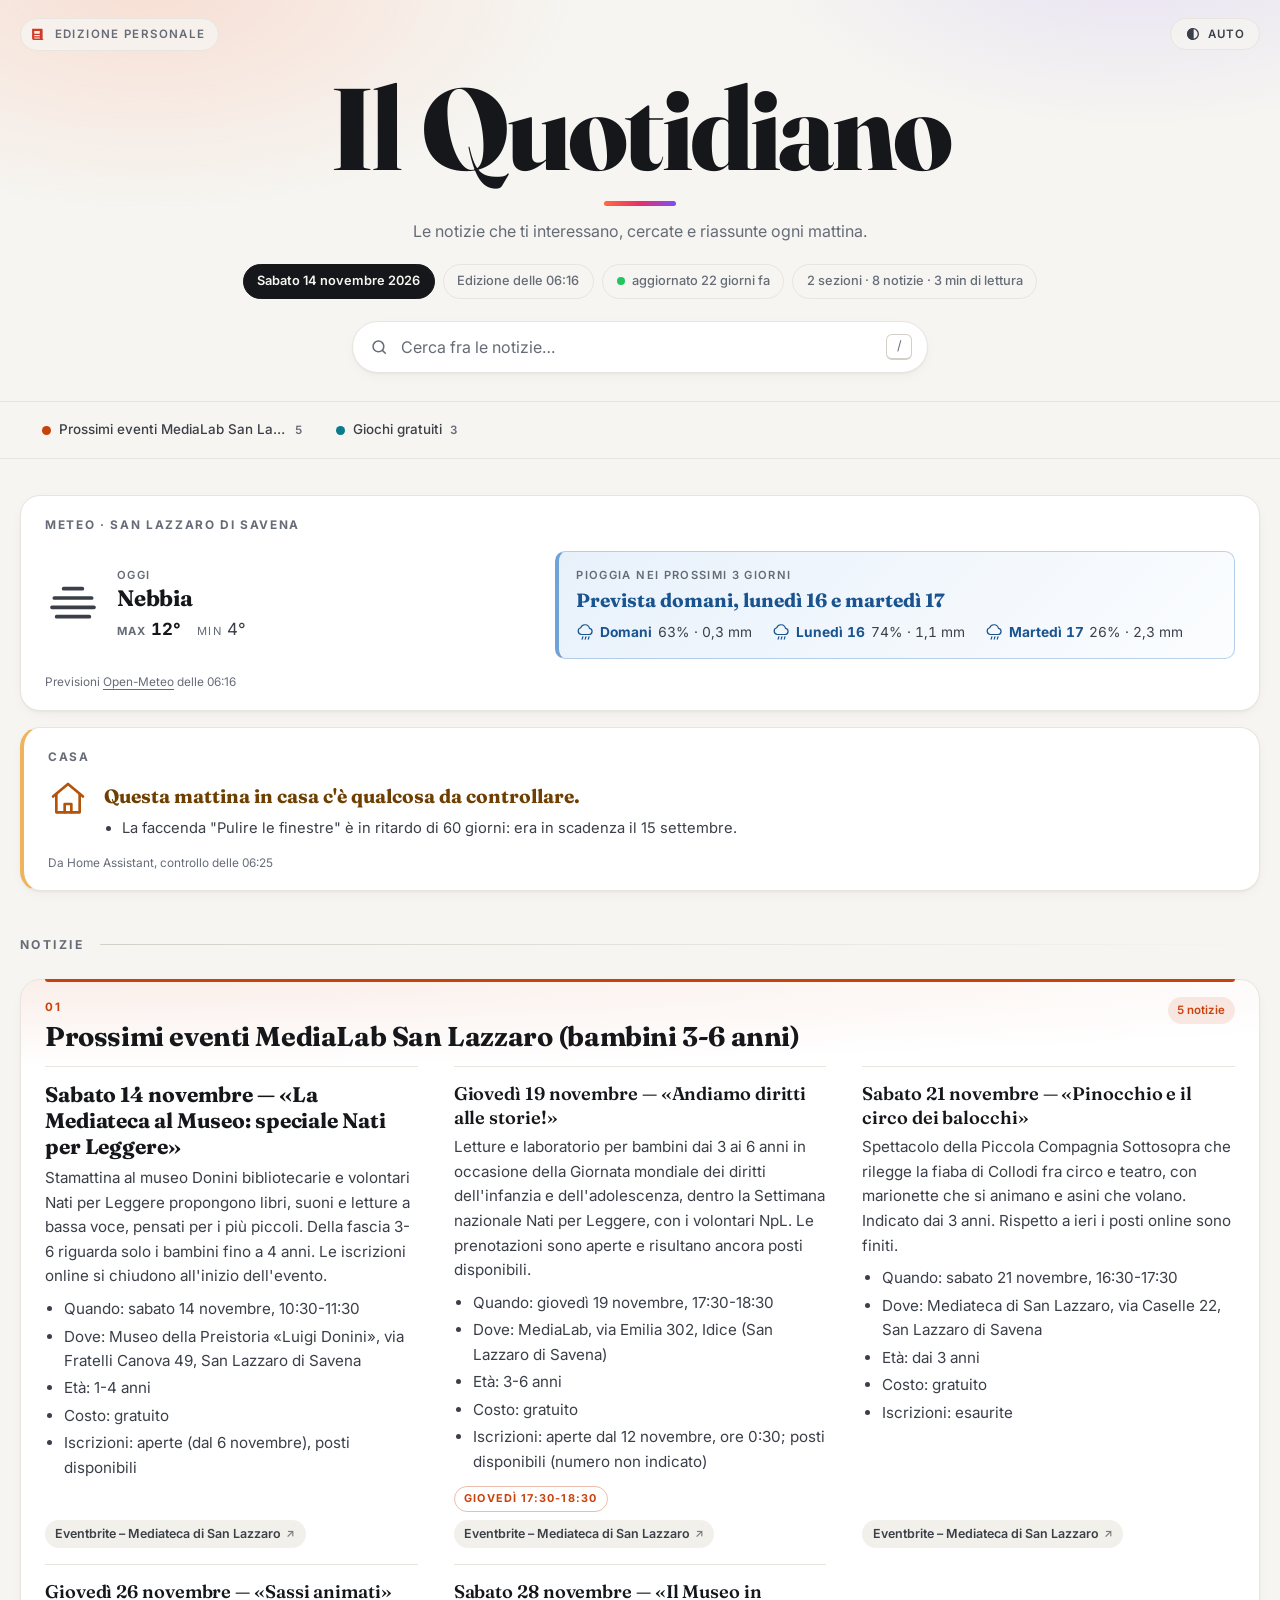
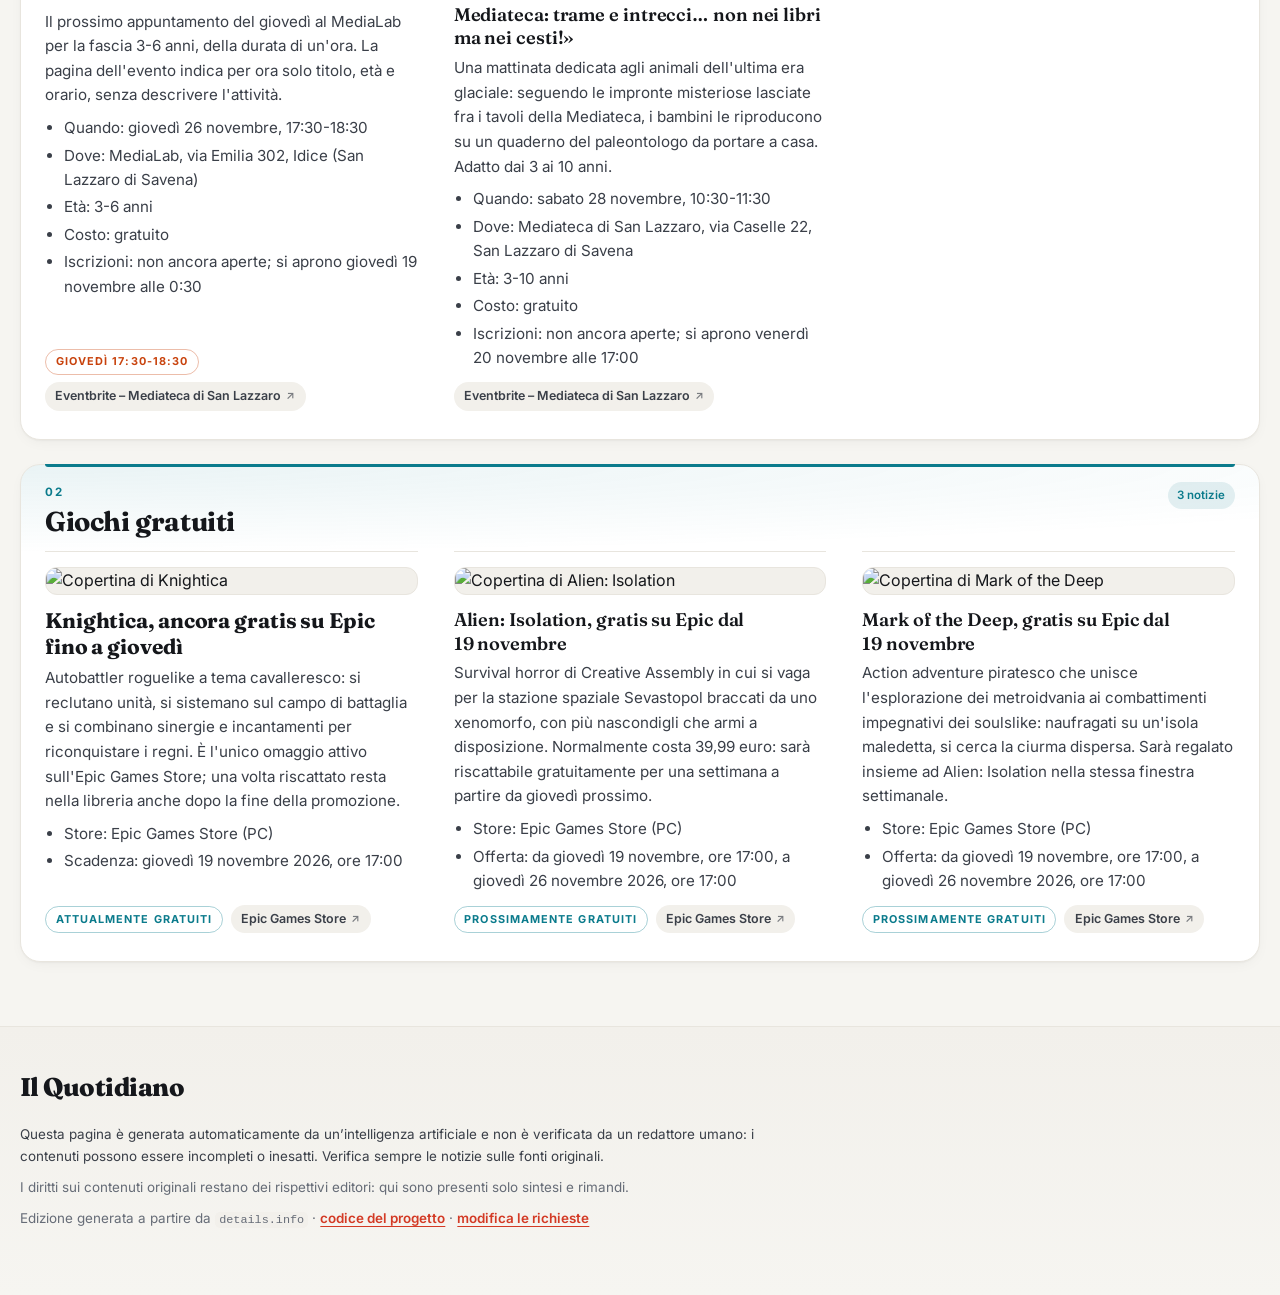
==== commit 3598197e: "Edizione del 14/11/2026 Co-Authored-By: Claude Opus 5.5 <noreply@anthropic.com> Claude-Session: http" ====
--- a/public/index.html
+++ b/public/index.html
@@ -5,16 +5,16 @@
   <meta name="viewport" content="width=device-width, initial-scale=1">
 
   <!-- Titolo: "Il Quotidiano — <data estesa in italiano>" -->
-  <title>Il Quotidiano — Venerdì 13 novembre 2026</title>
-  <meta name="description" content="Le notizie di venerdì 13 novembre, selezionate e riassunte automaticamente.">
+  <title>Il Quotidiano — Sabato 14 novembre 2026</title>
+  <meta name="description" content="Le notizie di sabato 14 novembre, selezionate e riassunte automaticamente.">
   <meta name="robots" content="index, follow">
   <meta name="color-scheme" content="light dark">
   <meta name="theme-color" content="#f6f5f1" media="(prefers-color-scheme: light)">
   <meta name="theme-color" content="#0d0f13" media="(prefers-color-scheme: dark)">
 
   <meta property="og:type" content="website">
-  <meta property="og:title" content="Il Quotidiano — Venerdì 13 novembre 2026">
-  <meta property="og:description" content="Le notizie di venerdì 13 novembre, selezionate e riassunte automaticamente.">
+  <meta property="og:title" content="Il Quotidiano — Sabato 14 novembre 2026">
+  <meta property="og:description" content="Le notizie di sabato 14 novembre, selezionate e riassunte automaticamente.">
 
   <link rel="icon" href="assets/favicon.svg" type="image/svg+xml">
   <link rel="preconnect" href="https://fonts.googleapis.com">
@@ -44,9 +44,9 @@
 
       <!-- La data va aggiornata a ogni edizione: datetime in formato ISO. -->
       <div class="testata__riga">
-        <time datetime="2026-11-13"><strong>Venerdì 13 novembre 2026</strong></time>
-        <span>Edizione delle 06:17</span>
-        <span data-ruolo="aggiornato" datetime="2026-11-13T06:17:01+01:00" hidden></span>
+        <time datetime="2026-11-14"><strong>Sabato 14 novembre 2026</strong></time>
+        <span>Edizione delle 06:16</span>
+        <span data-ruolo="aggiornato" datetime="2026-11-14T06:16:33+01:00" hidden></span>
         <span data-ruolo="sintesi" hidden></span>
       </div>
 
@@ -69,54 +69,35 @@
 
   <main id="contenuto">
     <div class="contenitore">
-
-
-      <section class="avvisi" aria-labelledby="avvisi-titolo">
-        <h2 class="avvisi__titolo" id="avvisi-titolo">Informazione importante</h2>
-
-        <article class="avviso">
-          <h3 class="avviso__titolo">MediaLab: iscrizioni aperte per giovedì 19 novembre</h3>
-          <p class="avviso__testo">
-            Da ieri, giovedì 12 novembre alle 0:30, sono aperte le prenotazioni per
-            «Andiamo diritti alle storie!», l'appuntamento del giovedì al MediaLab di
-            Idice per bambini dai 3 ai 6 anni: giovedì 19 novembre, dalle 17:30 alle
-            18:30, in via Emilia 302. Letture e laboratorio per la Giornata mondiale
-            dei diritti dell'infanzia; gratuito. Stamattina ci sono ancora posti
-            (numero non indicato).
-          </p>
-          <p class="avviso__meta">
-            Richiesta monitorata: <em>apertura delle iscrizioni all'evento MediaLab del giovedì 17:30-18:30</em> &middot;
-            Fonte: <a href="https://www.eventbrite.it/e/andiamo-diritti-alle-storie-tickets-2003709171069" rel="noopener">Eventbrite – iscriviti</a>
-          </p>
-        </article>
-      </section>
+      <!-- AVVISI-INIZIO --><!-- AVVISI-FINE -->
+
 
       <section class="meteo" aria-labelledby="meteo-titolo">
         <h2 class="meteo__titolo" id="meteo-titolo">Meteo &middot; San Lazzaro di Savena</h2>
         <div class="meteo__corpo">
           <div class="meteo__oggi">
-            <svg class="meteo__icona" viewBox="0 0 24 24" fill="none" stroke="currentColor" stroke-width="1.6" stroke-linecap="round" stroke-linejoin="round" aria-hidden="true"><path d="M7 15h10a4 4 0 0 0 .6-7.95A6 6 0 0 0 6.1 6.2 4.5 4.5 0 0 0 7 15Z"/><path d="M9 18l-1 3M13 18l-1 3M17 18l-1 3"/></svg>
+            <svg class="meteo__icona" viewBox="0 0 24 24" fill="none" stroke="currentColor" stroke-width="1.6" stroke-linecap="round" stroke-linejoin="round" aria-hidden="true"><path d="M4 9h16M3 13h18M5 17h14M8 5h8"/></svg>
             <div>
               <p class="meteo__etichetta">Oggi</p>
-              <p class="meteo__condizione">Pioggia debole</p>
+              <p class="meteo__condizione">Nebbia</p>
               <p class="meteo__temperature">
-                <span class="meteo__max"><abbr title="massima">max</abbr> 13°</span>
-                <span class="meteo__min"><abbr title="minima">min</abbr> 10°</span>
-              </p>
-              <p class="meteo__nota">Pioggia oggi: 100% · 14,7 mm</p>
+                <span class="meteo__max"><abbr title="massima">max</abbr> 12°</span>
+                <span class="meteo__min"><abbr title="minima">min</abbr> 4°</span>
+              </p>
             </div>
           </div>
 
           <div class="meteo__pioggia" data-pioggia="si">
             <p class="meteo__etichetta">Pioggia nei prossimi 3 giorni</p>
-            <p class="meteo__sintesi">Prevista domenica 15 e lunedì 16</p>
+            <p class="meteo__sintesi">Prevista domani, lunedì 16 e martedì 17</p>
             <ul class="meteo__giorni">
-              <li class="meteo__giorno"><svg class="meteo__goccia" viewBox="0 0 24 24" fill="none" stroke="currentColor" stroke-width="1.6" stroke-linecap="round" stroke-linejoin="round" aria-hidden="true"><path d="M7 15h10a4 4 0 0 0 .6-7.95A6 6 0 0 0 6.1 6.2 4.5 4.5 0 0 0 7 15Z"/><path d="M9 18l-1 3M13 18l-1 3M17 18l-1 3"/></svg><strong>Domenica 15</strong> <span>35% · 1,4 mm</span></li>
-              <li class="meteo__giorno"><svg class="meteo__goccia" viewBox="0 0 24 24" fill="none" stroke="currentColor" stroke-width="1.6" stroke-linecap="round" stroke-linejoin="round" aria-hidden="true"><path d="M7 15h10a4 4 0 0 0 .6-7.95A6 6 0 0 0 6.1 6.2 4.5 4.5 0 0 0 7 15Z"/><path d="M9 18l-1 3M13 18l-1 3M17 18l-1 3"/></svg><strong>Lunedì 16</strong> <span>63% · 3,4 mm</span></li>
+              <li class="meteo__giorno"><svg class="meteo__goccia" viewBox="0 0 24 24" fill="none" stroke="currentColor" stroke-width="1.6" stroke-linecap="round" stroke-linejoin="round" aria-hidden="true"><path d="M7 15h10a4 4 0 0 0 .6-7.95A6 6 0 0 0 6.1 6.2 4.5 4.5 0 0 0 7 15Z"/><path d="M9 18l-1 3M13 18l-1 3M17 18l-1 3"/></svg><strong>Domani</strong> <span>63% · 0,3 mm</span></li>
+              <li class="meteo__giorno"><svg class="meteo__goccia" viewBox="0 0 24 24" fill="none" stroke="currentColor" stroke-width="1.6" stroke-linecap="round" stroke-linejoin="round" aria-hidden="true"><path d="M7 15h10a4 4 0 0 0 .6-7.95A6 6 0 0 0 6.1 6.2 4.5 4.5 0 0 0 7 15Z"/><path d="M9 18l-1 3M13 18l-1 3M17 18l-1 3"/></svg><strong>Lunedì 16</strong> <span>74% · 1,1 mm</span></li>
+              <li class="meteo__giorno"><svg class="meteo__goccia" viewBox="0 0 24 24" fill="none" stroke="currentColor" stroke-width="1.6" stroke-linecap="round" stroke-linejoin="round" aria-hidden="true"><path d="M7 15h10a4 4 0 0 0 .6-7.95A6 6 0 0 0 6.1 6.2 4.5 4.5 0 0 0 7 15Z"/><path d="M9 18l-1 3M13 18l-1 3M17 18l-1 3"/></svg><strong>Martedì 17</strong> <span>26% · 2,3 mm</span></li>
             </ul>
           </div>
         </div>
-        <p class="meteo__fonte">Previsioni <a href="https://open-meteo.com/" rel="noopener">Open-Meteo</a> delle 06:17</p>
+        <p class="meteo__fonte">Previsioni <a href="https://open-meteo.com/" rel="noopener">Open-Meteo</a> delle 06:16</p>
       </section>
 
       <section class="casa" aria-labelledby="casa-titolo" data-anomalie="si">
@@ -126,11 +107,11 @@
           <div>
             <p class="casa__testo">Questa mattina in casa c'è qualcosa da controllare.</p>
             <ul class="casa__voci">
-              <li>La faccenda "Pulire le finestre" è in ritardo di 59 giorni: era in scadenza il 15 settembre.</li>
+              <li>La faccenda "Pulire le finestre" è in ritardo di 60 giorni: era in scadenza il 15 settembre.</li>
             </ul>
           </div>
         </div>
-        <p class="casa__fonte">Da Home Assistant, controllo delle 06:20</p>
+        <p class="casa__fonte">Da Home Assistant, controllo delle 06:25</p>
       </section>
 
       <!-- ===================== NOTIZIE ===================== -->
@@ -142,922 +123,110 @@
         </p>
 
         <div class="griglia">
-          <!-- I riquadri delle notizie vanno inseriti qui, uno per ogni voce di [NOTIZIE]. -->
-          <section class="riquadro">
-  <header class="riquadro__testata">
-    <h3 class="riquadro__titolo">San Lazzaro di Savena</h3>
-    <span class="riquadro__conteggio" data-ruolo="conteggio"></span>
-  </header>
-
-  <article class="notizia">
-    <h4 class="notizia__titolo">Nuovo defibrillatore pubblico alla Cittadella del Soccorso</h4>
-    <p class="notizia__testo">Lunedì 9 novembre è stato inaugurato un defibrillatore semiautomatico all'esterno della sede della GEV Pubblica Assistenza, in via Aldo Moro 1, accanto alla caserma dei Vigili del Fuoco. È utilizzabile 24 ore su 24 e porta a 34 i dispositivi in città, 11 dei quali sempre accessibili dall'esterno; un altro è in fase di installazione. L'apparecchio, finanziato dalla Regione con sei anni di manutenzione inclusi, è controllato a distanza. La mappa aggiornata dei defibrillatori è pubblicata sul sito del Comune.</p>
-    <p class="notizia__meta">
-      <span class="notizia__categoria">Servizi</span>
-      <a class="notizia__fonte" href="https://www.renonews.it/primo-piano/2026/11/10/s-lazzaro-di-s-bo-un-nuovo-defibrillatore-alla-cittadella-del-soccorso/" rel="noopener">Renonews</a>
-    </p>
-  </article>
-
-  <article class="notizia">
-    <h4 class="notizia__titolo">La presidente del Consiglio in visita a Conserve Italia per i 50 anni del gruppo</h4>
-    <p class="notizia__testo">Martedì 10 novembre Giorgia Meloni, dopo il passaggio all'EIMA in Fiera a Bologna, ha visitato la sede di Conserve Italia a San Lazzaro in occasione del cinquantesimo anniversario del consorzio cooperativo. L'incontro con dirigenti e dipendenti, a porte chiuse, è durato quasi un'ora. All'esterno due studenti universitari hanno esposto striscioni di protesta.</p>
-    <p class="notizia__meta">
-      <span class="notizia__categoria">Attualità</span>
-      <a class="notizia__fonte" href="https://www.bolognatoday.it/politica/giorgia-meloni-conserve-italia-visita-contestazione-studenti.html" rel="noopener">BolognaToday</a>
-    </p>
-  </article>
-
-  <article class="notizia">
-    <h4 class="notizia__titolo">Pedone di 84 anni investito sulle strisce in via Maestri del Lavoro: è morto</h4>
-    <p class="notizia__testo">La sera del 4 novembre un uomo di 84 anni è stato travolto da un'auto mentre attraversava sulle strisce all'incrocio fra via Maestri del Lavoro e via Russo. Trasportato all'Ospedale Maggiore in gravi condizioni, è morto la mattina successiva. Il conducente, un 39enne di San Lazzaro, si è fermato a dare l'allarme; l'auto è stata sequestrata e la Polizia Locale sta ricostruendo la dinamica.</p>
-    <p class="notizia__meta">
-      <span class="notizia__categoria">Sicurezza stradale</span>
-      <a class="notizia__fonte" href="https://www.bologna2000.com/2026/11/05/incidente-mortale-ieri-sera-in-via-maestri-del-lavoro-a-san-lazzaro-deceduto-un-84enne-investito-sulle-strisce-pedonali/" rel="noopener">Bologna2000</a>
-    </p>
-  </article>
-</section>
-          <section class="riquadro">
-  <header class="riquadro__testata">
-    <h3 class="riquadro__titolo">Domotica e Smart Home</h3>
-    <span class="riquadro__conteggio" data-ruolo="conteggio"></span>
-  </header>
-
-  <article class="notizia">
-    <h4 class="notizia__titolo">Apple HomeView arriva nei negozi, al via i preordini degli accessori Home Collection</h4>
-    <p class="notizia__testo">Dal 13 novembre Apple mette in vendita HomeView, lo smart display quadrato da 7 pollici con chip A18 e Siri potenziata dall'AI, proposto negli Stati Uniti a 299 dollari, insieme alla nuova Apple TV 4K. Lo stesso giorno aprono i preordini dei primi accessori della Home Collection, prodotti da LG: videocamera da interno (200 dollari), da esterno (300 o 400 dollari con faro) e videocitofono (250 dollari), tutti con crittografia end-to-end e consegne previste a dicembre. Termostati e serrature arriveranno in parte a dicembre e in parte all'inizio del 2027. Le prime recensioni lodano design e qualità dell'interfaccia, ma segnalano un catalogo di app limitato e alcune incertezze di Siri.</p>
-    <p class="notizia__meta">
-      <span class="notizia__categoria">Prodotti</span>
-      <a class="notizia__fonte" href="https://www.engadget.com/2314724/pre-orders-for-some-apple-home-collection-devices-will-open-november-13/" rel="noopener">Engadget</a>
-      <a class="notizia__fonte" href="https://9to5mac.com/2026/11/12/apple-homeview-review-an-adorable-smart-display-that-earns-its-place/" rel="noopener">9to5Mac</a>
-    </p>
-  </article>
-
-  <article class="notizia">
-    <h4 class="notizia__titolo">Home Assistant OS ora anche in versione «full image», installabile senza internet</h4>
-    <p class="notizia__testo">L'11 novembre è uscito il primo rilascio delle immagini complete di Home Assistant OS, che includono già Core (2026.11.1), Supervisor e plugin di sistema: la prima installazione non deve più scaricare i componenti dalla rete e si avvia molto più in fretta. Sono pensate per nuove installazioni, ad esempio in una casa non ancora collegata a internet o quando si configurano più sistemi di seguito, e continuano a ricevere gli aggiornamenti dal canale abituale. In cambio i file sono più pesanti: circa 950 MB per Home Assistant Green e quasi 1,8 GB per x86-64.</p>
-    <p class="notizia__meta">
-      <span class="notizia__categoria">Home Assistant</span>
-      <a class="notizia__fonte" href="https://www.smarthomeassistent.de/home-assistant-os-full-images/" rel="noopener">SmarthomeAssistent</a>
-    </p>
-  </article>
-
-  <article class="notizia">
-    <h4 class="notizia__titolo">Ring Drone Cam volerà solo col pilota automatico</h4>
-    <p class="notizia__testo">Ring ha confermato che la sua videocamera-drone per interni, in arrivo negli Stati Uniti a gennaio a 249,99 dollari, non offrirà comandi manuali: seguirà solo percorsi programmati gestiti dal sistema «AI Pilot». La conferma arriva dopo una dimostrazione televisiva su CBS in cui un prototipo pilotato a mano si è schiantato due volte, una delle quali, secondo il fondatore Jamie Siminoff, per la perdita della connessione internet. Il drone fa parte della nuova linea Ring Robotics insieme al robot di pattuglia Rover Cam per le attività commerciali.</p>
-    <p class="notizia__meta">
-      <span class="notizia__categoria">Sicurezza</span>
-      <a class="notizia__fonte" href="https://www.theverge.com/tech/1031817/ring-drone-cam-manual-flight-controls" rel="noopener">The Verge</a>
-      <a class="notizia__fonte" href="https://www.dday.it/redazione/59417/ring-torna-a-volare-ecco-il-drone-che-sorveglia-la-casa-insieme-a-lui-un-guardiano-su-ruote" rel="noopener">DDay.it</a>
-    </p>
-  </article>
-
-  <article class="notizia">
-    <h4 class="notizia__titolo">Google Home: Gemini più affidabile e correzioni per le videocamere Nest</h4>
-    <p class="notizia__testo">Il nuovo aggiornamento di Google Home migliora, per chi è nel programma di accesso anticipato a Gemini, il controllo dei dispositivi, la velocità dei timer e dei Broadcast. Sul fronte Nest risolve i problemi di visualizzazione in diretta di alcuni modelli come Nest Hello, rende lo streaming più fluido e ripristina le anteprime degli eventi sulle Nest Cam IQ. Tra le novità anche l'opzione «Eco Mode Everywhere» per le case con più termostati Nest e i collegamenti MCP che permettono ad agenti AI di gestire automazioni e dispositivi.</p>
-    <p class="notizia__meta">
-      <span class="notizia__categoria">Aggiornamenti</span>
-      <a class="notizia__fonte" href="https://9to5google.com/2026/11/11/google-home-update-nest-hub-gemini-cameras/" rel="noopener">9to5Google</a>
-    </p>
-  </article>
-
-  <article class="notizia">
-    <h4 class="notizia__titolo">SONOFF Dongle Max con chip Texas Instruments, coordinatore Zigbee/Thread via rete</h4>
-    <p class="notizia__testo">SONOFF ha messo in vendita sul proprio store il Dongle-MP10, variante del Dongle Max con chip TI CC2674P10 per Zigbee o Thread affiancato da un ESP32-S3 per la rete. Si collega al server via Ethernet (con alimentazione PoE), Wi-Fi a 2,4 GHz o USB, così da poterlo posizionare lontano dal computer che ospita Home Assistant. Può anche condividere in rete altre chiavette radio collegate via USB, con limiti indicati dallo stesso produttore. Il prezzo con spedizione in Germania è di circa 49 euro.</p>
-    <p class="notizia__meta">
-      <span class="notizia__categoria">Hardware</span>
-      <a class="notizia__fonte" href="https://www.smarthomeassistent.de/sonoff-dongle-max-cc2674p10-poe-zigbee-thread/" rel="noopener">SmarthomeAssistent</a>
-    </p>
-  </article>
-
-  <article class="notizia">
-    <h4 class="notizia__titolo">Arlo presenta la terza generazione del suo videocitofono</h4>
-    <p class="notizia__testo">Arlo ha aperto negli Stati Uniti i preordini della Video Doorbell di terza generazione, a batteria o cablata, entrambe a 79,99 dollari con consegne a fine novembre. Le novità principali sono il Wi-Fi dual band e un raggio di rilevamento del movimento più ampio; la versione cablata registra anche i secondi precedenti all'evento e, con l'abbonamento più alto, in continuo. Si integra con Alexa, Google Home e SmartThings, ma non con Apple Home né Matter, e non supporta più gli hub Arlo per l'archiviazione locale. Per l'Europa non c'è ancora un annuncio.</p>
-    <p class="notizia__meta">
-      <span class="notizia__categoria">Prodotti</span>
-      <a class="notizia__fonte" href="https://www.smarthomeassistent.de/arlo-video-doorbell-3-generation/" rel="noopener">SmarthomeAssistent</a>
-    </p>
-  </article>
-</section>
-          <section class="riquadro">
-  <header class="riquadro__testata">
-    <h3 class="riquadro__titolo">Tecnologia</h3>
-    <span class="riquadro__conteggio" data-ruolo="conteggio"></span>
-  </header>
-
-  <article class="notizia">
-    <h4 class="notizia__titolo">Jensen Huang lascia la guida di Nvidia, Colette Kress CEO ad interim</h4>
-    <p class="notizia__testo">Jensen Huang si è dimesso con effetto immediato da presidente e amministratore delegato di Nvidia, uscendo anche dal consiglio di amministrazione, dopo le rivelazioni del New York Times su due relazioni extraconiugali, una delle quali con una dirigente di un cliente asiatico che l'intelligence statunitense ritiene legata ai servizi cinesi. La guida provvisoria passa alla direttrice finanziaria Colette Kress, mentre il consiglio, per la prima volta con un presidente dedicato (Harvey C. Jones), cercherà un successore definitivo. Huang, cofondatore dell'azienda 33 anni fa, resta il maggiore azionista; i risultati trimestrali sono confermati per il 17 novembre.</p>
-    <p class="notizia__meta">
-      <span class="notizia__categoria">Industria</span>
-      <a class="notizia__fonte" href="https://www.dday.it/redazione/59437/jensen-huang-travolto-dagli-scandali-lascia-nvidia-con-effetto-immediato" rel="noopener">DDay.it</a>
-      <a class="notizia__fonte" href="https://www.tomshardware.com/tech-industry/nvidia-confirms-jensen-huang-has-resigned-as-ceo-colette-kress-executive-vice-president-and-chief-financial-officer-appointed-interim-ceo" rel="noopener">Tom's Hardware</a>
-    </p>
-  </article>
-
-  <article class="notizia">
-    <h4 class="notizia__titolo">Lungo disservizio per Outlook e i servizi Microsoft 365</h4>
-    <p class="notizia__testo">Da giovedì pomeriggio molti utenti non riescono ad accedere alla posta di Outlook; nel corso della giornata Microsoft ha indicato come coinvolti anche Exchange Online, Teams, SharePoint, Planner, To Do, Intune e diversi servizi di sicurezza. Secondo l'azienda un processo centrale dei server interessati è andato in sovraccarico, facendoli smettere di rispondere in più regioni. Ancora nella notte italiana il problema non era risolto e Microsoft stava valutando di dirottare il traffico su infrastrutture alternative.</p>
-    <p class="notizia__meta">
-      <span class="notizia__categoria">Servizi</span>
-      <a class="notizia__fonte" href="https://www.engadget.com/2315259/multiple-microsoft-365-services-are-experiencing-an-outage/" rel="noopener">Engadget</a>
-      <a class="notizia__fonte" href="https://www.theverge.com/tech/1032226/microsoft-outlook-is-down" rel="noopener">The Verge</a>
-    </p>
-  </article>
-
-  <article class="notizia">
-    <h4 class="notizia__titolo">Apple TV 4K di quarta generazione: più potente, ma molto più cara</h4>
-    <p class="notizia__testo">Debutta oggi la nuova Apple TV 4K con chip A19, microfoni integrati per Siri, funzioni di hub per la casa smart e ricerca di precisione del telecomando tramite Dov'è. Nelle prime recensioni le prestazioni convincono, ma il prezzo statunitense sale a 299 dollari, 150 in più della generazione precedente, e sparisce il modello più economico solo Wi-Fi. Engadget le assegna comunque 8,5 su 10.</p>
-    <p class="notizia__meta">
-      <span class="notizia__categoria">Dispositivi</span>
-      <a class="notizia__fonte" href="https://www.engadget.com/2314410/apple-tv-4k-4th-gen-review/" rel="noopener">Engadget</a>
-    </p>
-  </article>
-
-  <article class="notizia">
-    <h4 class="notizia__titolo">Xbox: 25 giochi della prima console ora giocabili su PC</h4>
-    <p class="notizia__testo">Per i 25 anni di Xbox, Microsoft ha esteso a 25 titoli la retrocompatibilità su Windows dei giochi della prima console, rispetto ai quattro di luglio, a patto di possederne la copia digitale; tutti ora supportano mouse e tastiera. Per la prima volta arrivano anche gli obiettivi per alcuni giochi originali, a partire dai due Knights of the Old Republic, Blinx e Conker: Live and Reloaded, sbloccabili anche su Xbox One e Series. I dischi originali, però, non sono riconosciuti.</p>
-    <p class="notizia__meta">
-      <span class="notizia__categoria">Gaming</span>
-      <a class="notizia__fonte" href="https://www.theverge.com/games/1032321/microsoft-xbox-original-games-pc-backwards-compatibility" rel="noopener">The Verge</a>
-    </p>
-  </article>
-
-  <article class="notizia">
-    <h4 class="notizia__titolo">Cloud gaming Xbox gratuito con pubblicità disponibile per tutti</h4>
-    <p class="notizia__testo">Dopo alcune settimane di test, Xbox ha esteso a tutti gli utenti lo streaming in cloud gratuito finanziato dalla pubblicità, valido però solo per giochi già acquistati e compresi in un elenco di circa novanta titoli. All'avvio e poi ogni trenta minuti di gioco compaiono alcuni spot da 20-30 secondi, e il menu mostra quanto manca alla pausa successiva. Restano disponibili le alternative a pagamento senza pubblicità.</p>
-    <p class="notizia__meta">
-      <span class="notizia__categoria">Gaming</span>
-      <a class="notizia__fonte" href="https://www.dday.it/redazione/59438/xbox-il-gioco-in-cloud-gratis-ma-con-pubblicita-e-disponibile-per-tutti-ma-i-titoli-compatibili-sono-ancora-pochi" rel="noopener">DDay.it</a>
-    </p>
-  </article>
-
-  <article class="notizia">
-    <h4 class="notizia__titolo">Annunciato ufficialmente Wolfenstein 3</h4>
-    <p class="notizia__testo">A quasi dieci anni da Wolfenstein II, Xbox e MachineGames hanno confermato che il terzo capitolo della serie è in produzione, con un breve annuncio e una foto da una sessione di motion capture. Secondo IGN tornano gli interpreti dei protagonisti. L'annuncio arriva pochi giorni dopo la conferma del titolo del prossimo Elder Scrolls, The Elder Scrolls VI: Sentinel; non ci sono ancora date né piattaforme.</p>
-    <p class="notizia__meta">
-      <span class="notizia__categoria">Gaming</span>
-      <a class="notizia__fonte" href="https://www.theverge.com/news/1032431/xbox-bethesda-wolfenstein-3" rel="noopener">The Verge</a>
-    </p>
-  </article>
-
-  <article class="notizia">
-    <h4 class="notizia__titolo">Nintendo eliminerà l'accesso con Google e Apple dal 26 gennaio</h4>
-    <p class="notizia__testo">Dal 26 gennaio 2027 non sarà più possibile accedere al proprio account Nintendo, né crearne uno nuovo, usando le credenziali Google o Apple. L'azienda invita a impostare per tempo una password o una passkey dalle impostazioni di sicurezza dell'account, per non perdere l'accesso a giochi ed eShop. Nintendo non ha spiegato i motivi della scelta.</p>
-    <p class="notizia__meta">
-      <span class="notizia__categoria">Account</span>
-      <a class="notizia__fonte" href="https://www.engadget.com/2314515/nintendo-is-ending-google-and-apple-sign-ins-early-next-year/" rel="noopener">Engadget</a>
-    </p>
-  </article>
-</section>
-          <section class="riquadro">
-  <header class="riquadro__testata">
-    <h3 class="riquadro__titolo">Intelligenza Artificiale</h3>
-    <span class="riquadro__conteggio" data-ruolo="conteggio"></span>
-  </header>
-
-  <article class="notizia">
-    <h4 class="notizia__titolo">Google lancia Gemini 4 Hydrogen, il modello veloce per coding e agenti</h4>
-    <p class="notizia__testo">Google ha presentato Gemini 4 Hydrogen, pensato come modello «di tutti i giorni» per la programmazione e i flussi agentici, da usare da solo o insieme ai modelli di punta Gemini 4 Carbon e Argon. Secondo i dati diffusi dall'azienda raggiunge il 57% su Terminal-Bench 4.1 e supera Argon sull'indice di Artificial Analysis. Costa 1,50 dollari per milione di token in ingresso e 7,50 in uscita, con un contesto da un milione di token, ed è in distribuzione su Gemini API, AI Studio, Antigravity, app Gemini e Ricerca.</p>
-    <p class="notizia__meta">
-      <span class="notizia__categoria">Modelli</span>
-      <a class="notizia__fonte" href="https://blog.google/innovation-and-ai/models-and-research/gemini-models/introducing-gemini-4-hydrogen/" rel="noopener">Google Blog</a>
-    </p>
-  </article>
-
-  <article class="notizia">
-    <h4 class="notizia__titolo">OpenAI, due agenti per la sicurezza: Daybreak Red Team e Defense Factory</h4>
-    <p class="notizia__testo">In un keynote di Greg Brockman, OpenAI ha annunciato due nuovi prodotti della piattaforma Daybreak. Red Team usa agenti che leggono codice e contesto delle applicazioni web per cercare vulnerabilità e verificare quelle segnalate da scanner e bug bounty; è in accesso anticipato. Defense Factory automatizza il ciclo di individuazione e correzione, producendo pull request con patch e test, che restano soggette all'approvazione degli ingegneri.</p>
-    <p class="notizia__meta">
-      <span class="notizia__categoria">Agenti</span>
-      <a class="notizia__fonte" href="https://www.theregister.com/security/2026/11/12/openai-launches-security-products-tells-orgs-theyre-doomed-if-they-dont-use-them/5309500" rel="noopener">The Register</a>
-    </p>
-  </article>
-
-  <article class="notizia">
-    <h4 class="notizia__titolo">Gemini Decisions API: risposte chiuse in un quarto di secondo</h4>
-    <p class="notizia__testo">Google ha aperto la Gemini Decisions API, basata sul modello Gemini Decision 1, che invece di generare testo risponde a domande sì/no, a scelta multipla o a punteggio. Una sola richiesta può contenere fino a mille domande su un input multimodale e restituisce per ciascuna un grado di confidenza, con latenze dichiarate fra 150 e 250 millisecondi. Il prezzo è di 0,10 dollari per milione di token in ingresso, senza costi per l'output.</p>
-    <p class="notizia__meta">
-      <span class="notizia__categoria">Tool per sviluppatori</span>
-      <a class="notizia__fonte" href="https://blog.google/innovation-and-ai/technology/developers-tools/gemini-decisions-api/" rel="noopener">Google Blog</a>
-    </p>
-  </article>
-
-  <article class="notizia">
-    <h4 class="notizia__titolo">ChatGPT apre alle aziende: profili verificati e Business Agents</h4>
-    <p class="notizia__testo">OpenAI ha avviato la beta di «Businesses in ChatGPT»: le imprese possono rivendicare un profilo verificato, aggiornare informazioni e prezzi e vedere quanto spesso ChatGPT le cita. Le aziende idonee possono anche attivare un agente che risponde ai clienti con i dati dei propri prodotti, in conversazioni separate ed etichettate. Per ora gli agenti sono riservati a e-commerce e servizi online negli Stati Uniti.</p>
-    <p class="notizia__meta">
-      <span class="notizia__categoria">Piattaforme</span>
-      <a class="notizia__fonte" href="https://openai.com/index/introducing-businesses-chatgpt/" rel="noopener">OpenAI</a>
-    </p>
-  </article>
-
-  <article class="notizia">
-    <h4 class="notizia__titolo">Anthropic: più agenti personali lavorano peggio di un unico coordinatore</h4>
-    <p class="notizia__testo">Una ricerca del team di allineamento di Anthropic ha messo alla prova modelli di Anthropic, OpenAI e Alibaba in quattro ambienti con più utenti e più agenti. In tutti i casi i risultati del gruppo sono stati peggiori quando ogni utente aveva il proprio agente rispetto a un solo agente coordinatore, con scarti medi fra 10 e 45 punti. Tre ambienti sono stati pubblicati come benchmark MAMUBench.</p>
-    <p class="notizia__meta">
-      <span class="notizia__categoria">Ricerca</span>
-      <a class="notizia__fonte" href="https://alignment.anthropic.com/2026/worse-together" rel="noopener">Anthropic Alignment</a>
-    </p>
-  </article>
-
-  <article class="notizia">
-    <h4 class="notizia__titolo">IBM propone LLMON contro le prompt injection</h4>
-    <p class="notizia__testo">IBM ha presentato LLMON, un linguaggio di markup per i modelli linguistici che separa in modo esplicito istruzioni e dati tramite tag e token riservati. Sono uscite due versioni sperimentali di Granite 4.1, da 3 e 8 miliardi di parametri, addestrate a usarlo. Secondo gli autori il metodo riduce drasticamente gli attacchi tramite istruzioni nascoste nei documenti senza peggiorare le prestazioni generali; i modelli non sono destinati alla produzione.</p>
-    <p class="notizia__meta">
-      <span class="notizia__categoria">Open source</span>
-      <a class="notizia__fonte" href="https://huggingface.co/blog/ibm-granite/llmon-an-llm-native-markup-language-now-in-granite" rel="noopener">Hugging Face</a>
-    </p>
-  </article>
-</section>
-          <section class="riquadro">
-  <header class="riquadro__testata">
-    <h3 class="riquadro__titolo">Rinnovo del contratto CCNL Credito</h3>
-    <span class="riquadro__conteggio" data-ruolo="conteggio"></span>
-  </header>
-
-  <article class="notizia">
-    <h4 class="notizia__titolo">First Cisl: utili record per le grandi banche, la trattativa deve accelerare</h4>
-    <p class="notizia__testo">Secondo un'elaborazione di First Cisl sui conti dei primi nove mesi, i cinque principali gruppi bancari hanno superato i 22,5 miliardi di utile netto, con costi operativi in calo e quasi 4.800 dipendenti e 462 sportelli in meno in un anno. Il segretario generale Riccardo Colombani ricorda che le retribuzioni sono ferme da marzo, mentre l'inflazione di ottobre è stimata al 5,4%, e chiede una forte accelerazione del negoziato con l'ABI.</p>
-    <p class="notizia__meta">
-      <a class="notizia__fonte" href="https://www.firstcisl.it/2026/11/banche-ricavi-in-netto-rialzo-e-taglio-dei-costi-spingono-i-conti-nel-terzo-trimestre/" rel="noopener">First Cisl</a>
-    </p>
-  </article>
-
-  <article class="notizia">
-    <h4 class="notizia__titolo">Fabi: no a scaricare costi delle banche sul Fondo per l'occupazione</h4>
-    <p class="notizia__testo">In un intervento pubblicato da Startmag, Lando Maria Sileoni riconosce all'ultimo incontro qualche apertura solo verbale e insiste perché il Casl dell'ABI ottenga un mandato pieno per chiudere tutti i punti aperti. La Fabi rifiuta di trasferire sul Fondo per l'occupazione oneri che spettano ai gruppi bancari, ma si dice pronta a discutere un protocollo più ampio sul lavoro. Per il sindacato conta più il contenuto dell'accordo che la rapidità della firma.</p>
-    <p class="notizia__meta">
-      <a class="notizia__fonte" href="https://www.startmag.it/economia/rinnovo-contratto-bancari-ecco-le-responsabilita-dellabi/" rel="noopener">Startmag</a>
-    </p>
-  </article>
-
-  <article class="notizia">
-    <h4 class="notizia__titolo">Fisac Cgil: dall'ABI servono risposte concrete, non dichiarazioni generali</h4>
-    <p class="notizia__testo">La segretaria generale della Fisac Cgil Susy Esposito definisce il confronto ancora interlocutorio e chiede che i risultati del settore si traducano in un riconoscimento economico per i lavoratori. Il sindacato propone un protocollo con obiettivi, impegni e risorse per nuova occupazione stabile e respinge l'uso dell'incertezza economica come motivo per rinviare il rinnovo.</p>
-    <p class="notizia__meta">
-      <a class="notizia__fonte" href="https://www.fisac-cgil.it/163212/contratto-bancari-ccnl-abi-servono-risposte-concrete" rel="noopener">Fisac Cgil</a>
-    </p>
-  </article>
-
-  <article class="notizia">
-    <h4 class="notizia__titolo">Calendario: prossimo incontro il 19 novembre, sul tavolo occupazione e IA</h4>
-    <p class="notizia__testo">Il negoziato, che riguarda circa 260mila bancari, riprende giovedì 19 novembre nella sede dell'ABI. Secondo First Cisl il Casl si è impegnato a discutere in quella sede il protocollo sull'occupazione, mentre la Uilca ha indicato che l'incontro tratterà anche gli effetti dell'intelligenza artificiale sul lavoro. Sullo sfondo resta il nuovo prelievo sul settore finanziario previsto dalla manovra, poco meno di 6 miliardi, che i sindacati chiedono non blocchi la trattativa.</p>
-    <p class="notizia__meta">
-      <a class="notizia__fonte" href="https://www.ansa.it/sito/notizie/economia/2026/11/07/lunedi-riparte-confronto-su-rinnovo-contratto-bancari-il-nodo-manovra_31b2f5b1-ded7-4eb3-bacd-65028dd9b091.html" rel="noopener">ANSA</a>
-      <a class="notizia__fonte" href="https://www.firstcisl.it/2026/11/banche-colombani-da-abi-vogliamo-risposte-sulla-parte-economica-del-contratto/" rel="noopener">First Cisl</a>
-    </p>
-  </article>
-</section>
+          <!-- RIQUADRI-INIZIO -->
           <section class="riquadro">
             <header class="riquadro__testata">
-              <h3 class="riquadro__titolo">Eventi per bambini (2-6 anni) a San Lazzaro di Savena e dintorni</h3>
+              <h3 class="riquadro__titolo">Prossimi eventi MediaLab San Lazzaro (bambini 3-6 anni)</h3>
               <span class="riquadro__conteggio" data-ruolo="conteggio"></span>
             </header>
 
             <article class="notizia">
-              <h4 class="notizia__titolo">Weekend 14-15 novembre — «La Mediateca al Museo: speciale Nati per Leggere»</h4>
-              <p class="notizia__testo">Le bibliotecarie e i volontari Nati per Leggere portano libri, suoni e letture a bassa voce nelle sale del museo Donini. Dopo il percorso sull'evoluzione, i bambini colorano un albero genealogico dell'umanità. Della fascia 2-6 riguarda solo i bambini fino a 4 anni.</p>
-              <ul><li>Quando: sabato 14 novembre, 10:30-11:30</li><li>Dove: Museo della Preistoria «Luigi Donini», via Fratelli Canova 49, San Lazzaro di Savena</li><li>Distanza: circa 5 minuti in auto</li><li>Età: 1-4 anni</li><li>Costo e prenotazione: gratuito, iscrizione su Eventbrite (aperta)</li></ul>
+              <h4 class="notizia__titolo">Sabato 14 novembre — «La Mediateca al Museo: speciale Nati per Leggere»</h4>
+              <p class="notizia__testo">Stamattina al museo Donini bibliotecarie e volontari Nati per Leggere propongono libri, suoni e letture a bassa voce, pensati per i più piccoli. Della fascia 3-6 riguarda solo i bambini fino a 4 anni. Le iscrizioni online si chiudono all'inizio dell'evento.</p>
+              <ul><li>Quando: sabato 14 novembre, 10:30-11:30</li><li>Dove: Museo della Preistoria «Luigi Donini», via Fratelli Canova 49, San Lazzaro di Savena</li><li>Età: 1-4 anni</li><li>Costo: gratuito</li><li>Iscrizioni: aperte (dal 6 novembre), posti disponibili</li></ul>
               <p class="notizia__meta">
                 <a class="notizia__fonte" href="https://www.eventbrite.it/e/la-mediateca-al-museo-speciale-nati-per-leggere-tickets-2003709371669" rel="noopener">Eventbrite – Mediateca di San Lazzaro</a>
               </p>
             </article>
 
             <article class="notizia">
-              <h4 class="notizia__titolo">Weekend 14-15 novembre — «Papà in gioco… a Ludolab» a Pianoro</h4>
-              <p class="notizia__testo">Primo dei due incontri del Comune di Pianoro dedicati a papà e figli, con gioco, creatività e piccoli esperimenti da fare insieme. L'età non è indicata: va comunicata quella del bambino al momento della prenotazione.</p>
-              <ul><li>Quando: sabato 14 novembre, ore 10:00</li><li>Dove: Ludolab, via Padre Marella 15, Pianoro</li><li>Distanza: circa 20 minuti in auto</li><li>Età: non indicata</li><li>Costo e prenotazione: gratuito, posti limitati; prenotazione obbligatoria a servizio.scuola@comune.pianoro.bo.it o al 339 7765781</li></ul>
-              <p class="notizia__meta">
-                <a class="notizia__fonte" href="https://www.comune.pianoro.bo.it/it-it/vivere-il-comune/eventi/papa-in-gioco-a-ludolab-132905-1-39ef9062a5e7866766d5676503a69da7" rel="noopener">Comune di Pianoro</a>
-              </p>
-            </article>
-
-            <article class="notizia">
-              <h4 class="notizia__titolo">Weekend 14-15 novembre — Mostra LEGO® e «Feeling» a Grand Tour Italia</h4>
-              <p class="notizia__testo">Due proposte al coperto nello stesso complesso: una grande esposizione di modelli in mattoncini, con un'area DUPLO per i più piccoli, e un percorso interattivo dedicato alle emozioni, indicato dai 3 anni.</p>
-              <ul><li>Quando: sabato e domenica; LEGO 10:00-20:00, Feeling 10:00-19:00</li><li>Dove: Grand Tour Italia, via Paolo Canali 8, Bologna</li><li>Distanza: circa 15 minuti in auto</li><li>Età: LEGO per tutti; Feeling dai 3 anni</li><li>Costo e prenotazione: LEGO 12,90 € nel weekend, 1 € per i bambini fino a 95 cm; Feeling 14,90 € intero</li></ul>
-              <p class="notizia__meta">
-                <a class="notizia__fonte" href="https://www.bolognaweekend.it/articoli/eventi-bambini-bologna-novembre-2026/" rel="noopener">Bologna Weekend</a>
-              </p>
-            </article>
-
-            <article class="notizia">
-              <h4 class="notizia__titolo">Weekend 14-15 novembre — «Atlantide» al Testoni Ragazzi</h4>
-              <p class="notizia__testo">Spettacolo di teatro ragazzi pensato dai 4 anni, coprodotto con Cada Die Teatro. Le repliche mattutine di «Famiglie» (2-5 anni) della stessa domenica sono esaurite online, mentre per «Atlantide» i posti risultano ancora disponibili.</p>
-              <ul><li>Quando: domenica 15 novembre, ore 16:30</li><li>Dove: Teatro Testoni Ragazzi, via Matteotti 16, Bologna</li><li>Distanza: circa 20 minuti in auto</li><li>Età: 4-8 anni</li><li>Costo e prenotazione: 10,80 € intero, 9 € ridotto (1-14 anni); online o in biglietteria, 051 4153800</li></ul>
-              <p class="notizia__meta">
-                <a class="notizia__fonte" href="https://srvticketonline.tm.vivaticket.com/biglietteria/listaEventiPub.do?idOwner=115994&amp;noTab=true" rel="noopener">Vivaticket – Testoni Ragazzi</a>
-              </p>
-            </article>
-
-            <article class="notizia">
-              <h4 class="notizia__titolo">Weekend 14-15 novembre — Burattini a Palazzo Pepoli</h4>
-              <p class="notizia__testo">Spettacoli di burattini della tradizione bolognese di circa 45 minuti, con l'ingresso al Museo della Storia di Bologna compreso: sabato «Fagiolino e la camera del diavolo», domenica «Farse esilaranti».</p>
-              <ul><li>Quando: sabato 14 e domenica 15 novembre, ore 16:00 e 17:30</li><li>Dove: Palazzo Pepoli, via Castiglione 10, Bologna (centro, ZTL)</li><li>Distanza: 20-25 minuti in auto</li><li>Età: dai 4-5 anni</li><li>Costo e prenotazione: 10 €, ridotto 8 € fino a 12 anni; prenotazione obbligatoria con acconto online di 3 €</li></ul>
-              <p class="notizia__meta">
-                <a class="notizia__fonte" href="https://www.bolognawelcome.com/it/esperienze/333992/Palazzo-Pepoli---Spettacolo-dei-Burattini-e-Museo-della-Storia-di-Bologna" rel="noopener">Bologna Welcome</a>
-              </p>
-            </article>
-
-            <article class="notizia">
-              <h4 class="notizia__titolo">Weekend 14-15 novembre — «Letture al Museo» al MAMbo</h4>
-              <p class="notizia__testo">Letture ad alta voce fra le opere del museo d'arte moderna, per bambini accompagnati da un adulto. Riguarda solo i più grandi della fascia.</p>
-              <ul><li>Quando: sabato 14 novembre, ore 16:00</li><li>Dove: MAMbo, via Don Minzoni 14, Bologna</li><li>Distanza: circa 25 minuti in auto</li><li>Età: 4-7 anni</li><li>Costo e prenotazione: costo non indicato; prenotazione a mamboedu@comune.bologna.it</li></ul>
-              <p class="notizia__meta">
-                <a class="notizia__fonte" href="https://www.familygo.eu/vacanze-con-bambini/eventi/bologna/eventi_bambini_bologna/" rel="noopener">Family Go</a>
-              </p>
-            </article>
-
-            <article class="notizia">
-              <h4 class="notizia__titolo">Weekend 14-15 novembre — «A piccoli passi» a Palazzo Fava</h4>
-              <p class="notizia__testo">Attività per famiglie con bambini piccolissimi a Palazzo Fava, dove è allestita la mostra «Magnus. Eroi e no». Il costo va chiesto quando si prenota.</p>
-              <ul><li>Quando: domenica 15 novembre, ore 10:15</li><li>Dove: Palazzo Fava, via Manzoni 2, Bologna (centro, ZTL)</li><li>Distanza: 20-25 minuti in auto</li><li>Età: 0-5 anni</li><li>Costo e prenotazione: costo non indicato; prenotazione obbligatoria allo 051 19936329 o a didattica@genusbononiae.it</li></ul>
-              <p class="notizia__meta">
-                <a class="notizia__fonte" href="https://genusbononiae.it/palazzi/palazzo-fava/" rel="noopener">Genus Bononiae</a>
-              </p>
-            </article>
-
-            <article class="notizia">
-              <h4 class="notizia__titolo">Weekend 21-22 novembre — «Pinocchio e il circo dei balocchi» in Mediateca</h4>
-              <p class="notizia__testo">La Piccola Compagnia Sottosopra rilegge la fiaba di Collodi fra circo e teatro, con marionette che prendono vita e asini che volano. Lo spettacolo dura un'ora ed è indicato dai 3 anni.</p>
-              <ul><li>Quando: sabato 21 novembre, 16:30-17:30</li><li>Dove: Mediateca di San Lazzaro, via Caselle 22, San Lazzaro di Savena</li><li>Distanza: circa 5 minuti in auto</li><li>Età: dai 3 anni</li><li>Costo e prenotazione: gratuito, iscrizione su Eventbrite (aperta)</li></ul>
+              <h4 class="notizia__titolo">Giovedì 19 novembre — «Andiamo diritti alle storie!»</h4>
+              <p class="notizia__testo">Letture e laboratorio per bambini dai 3 ai 6 anni in occasione della Giornata mondiale dei diritti dell'infanzia e dell'adolescenza, dentro la Settimana nazionale Nati per Leggere, con i volontari NpL. Le prenotazioni sono aperte e risultano ancora posti disponibili.</p>
+              <ul><li>Quando: giovedì 19 novembre, 17:30-18:30</li><li>Dove: MediaLab, via Emilia 302, Idice (San Lazzaro di Savena)</li><li>Età: 3-6 anni</li><li>Costo: gratuito</li><li>Iscrizioni: aperte dal 12 novembre, ore 0:30; posti disponibili (numero non indicato)</li></ul>
+              <p class="notizia__meta">
+                <span class="notizia__categoria">Giovedì 17:30-18:30</span>
+                <a class="notizia__fonte" href="https://www.eventbrite.it/e/andiamo-diritti-alle-storie-tickets-2003709171069" rel="noopener">Eventbrite – Mediateca di San Lazzaro</a>
+              </p>
+            </article>
+
+            <article class="notizia">
+              <h4 class="notizia__titolo">Sabato 21 novembre — «Pinocchio e il circo dei balocchi»</h4>
+              <p class="notizia__testo">Spettacolo della Piccola Compagnia Sottosopra che rilegge la fiaba di Collodi fra circo e teatro, con marionette che si animano e asini che volano. Indicato dai 3 anni. Rispetto a ieri i posti online sono finiti.</p>
+              <ul><li>Quando: sabato 21 novembre, 16:30-17:30</li><li>Dove: Mediateca di San Lazzaro, via Caselle 22, San Lazzaro di Savena</li><li>Età: dai 3 anni</li><li>Costo: gratuito</li><li>Iscrizioni: esaurite</li></ul>
               <p class="notizia__meta">
                 <a class="notizia__fonte" href="https://www.eventbrite.it/e/pinocchio-e-il-circo-dei-balocchi-tickets-2004706566305" rel="noopener">Eventbrite – Mediateca di San Lazzaro</a>
               </p>
             </article>
 
             <article class="notizia">
-              <h4 class="notizia__titolo">Weekend 21-22 novembre — «Il suono attraverso l'uomo: la Preistoria» al museo Donini</h4>
-              <p class="notizia__testo">Un pomeriggio sui suoni e sulla musica degli uomini preistorici, per bambini accompagnati da un adulto. I dettagli su costo e prenotazione non sono pubblicati: conviene chiedere al museo.</p>
-              <ul><li>Quando: domenica 22 novembre, ore 16:00</li><li>Dove: Museo della Preistoria «Luigi Donini», via Fratelli Canova 49, San Lazzaro di Savena</li><li>Distanza: circa 5 minuti in auto</li><li>Età: dai 3 anni</li><li>Costo e prenotazione: non indicati; informazioni al museo, 051 465132</li></ul>
-              <p class="notizia__meta">
-                <a class="notizia__fonte" href="https://www.familygo.eu/vacanze-con-bambini/eventi/bologna/eventi_bambini_bologna/" rel="noopener">Family Go</a>
-              </p>
-            </article>
-
-            <article class="notizia">
-              <h4 class="notizia__titolo">Weekend 21-22 novembre — «Sulle tracce di antichi animali» al MUV di Villanova</h4>
-              <p class="notizia__testo">Laboratorio al Museo della civiltà Villanoviana sul mestiere dell'archeozoologo: i bambini osservano da vicino ossa di animali vissuti millenni fa e provano a capire a quale specie appartenessero. È indicato dai 6 anni, quindi della fascia 2-6 riguarda solo i più grandi.</p>
-              <ul><li>Quando: domenica 22 novembre, ore 16:30</li><li>Dove: MUV – Museo della civiltà Villanoviana, via Tosarelli 191, Villanova di Castenaso</li><li>Distanza: circa 10 minuti in auto</li><li>Età: dai 6 anni</li><li>Costo e prenotazione: 3,50 € a bambino, gratis un accompagnatore; prenotazione con il modulo online indicato sulla pagina, informazioni allo 051 780021</li></ul>
-              <p class="notizia__meta">
-                <a class="notizia__fonte" href="https://www.comune.castenaso.bo.it/it-it/vivere-il-comune/eventi/sulle-tracce-di-antichi-animali-il-lavoro-dell-archeozoologo-133223-1-d8e54dba1aa6f88a54664523e4628c4d" rel="noopener">Comune di Castenaso</a>
-              </p>
-            </article>
-
-            <article class="notizia">
-              <h4 class="notizia__titolo">Weekend 21-22 novembre — «Erbario d'artista» a Ozzano</h4>
-              <p class="notizia__testo">Laboratorio creativo per bambini curato da Blu Sole insieme alla biblioteca comunale, inserito nel calendario culturale di novembre di Ozzano. È per bambini dai 5 anni, quindi della fascia 2-6 riguarda solo i più grandi.</p>
-              <ul><li>Quando: sabato 21 novembre, ore 10:30</li><li>Dove: Casa due Litri, via Enrico Fermi 12/F, Ozzano dell'Emilia</li><li>Distanza: circa 12 minuti in auto</li><li>Età: 5-11 anni</li><li>Costo e prenotazione: non indicati; informazioni al 338 4925083</li></ul>
-              <p class="notizia__meta">
-                <a class="notizia__fonte" href="https://www.comune.ozzano.bo.it/it-it/vivere-il-comune/eventi/rubrica-cultura-novembre-2026-132762-1-8ba1029500887f71cfec9696c4987609" rel="noopener">Comune di Ozzano – Rubrica Cultura</a>
-              </p>
-            </article>
-
-            <article class="notizia">
-              <h4 class="notizia__titolo">Weekend 21-22 novembre — «Papà in gioco… a Ludolab»: l'argilla</h4>
-              <p class="notizia__testo">Secondo incontro per papà e figli a Pianoro, questa volta dedicato alla manipolazione dell'argilla, con un pedagogista e un'educatrice comunale. Si consiglia un abbigliamento comodo che si possa sporcare.</p>
-              <ul><li>Quando: sabato 21 novembre, ore 10:00</li><li>Dove: Ludolab, via Padre Marella 15, Pianoro</li><li>Distanza: circa 20 minuti in auto</li><li>Età: non indicata (va comunicata alla prenotazione)</li><li>Costo e prenotazione: gratuito, posti limitati; prenotazione obbligatoria a servizio.scuola@comune.pianoro.bo.it o al 339 7765781</li></ul>
-              <p class="notizia__meta">
-                <a class="notizia__fonte" href="https://www.comune.pianoro.bo.it/it-it/vivere-il-comune/eventi/papa-in-gioco-a-ludolab-132906-1-148d0ccab39f0b31a617771da081c58e" rel="noopener">Comune di Pianoro</a>
-              </p>
-            </article>
-
-            <article class="notizia">
-              <h4 class="notizia__titolo">Weekend 21-22 novembre — «Teatro e Biscotti»: «Natale in una fiaba»</h4>
-              <p class="notizia__testo">Ambaradan Teatro porta in scena due buffi personaggi che, con l'aiuto dei bambini, entrano in un libro di fiabe e scoprono che la felicità nasce dalla generosità. Teatro d'attore consigliato dai 4 anni.</p>
-              <ul><li>Quando: domenica 22 novembre, ore 16:30</li><li>Dove: Sala Arcipelago, via della Resistenza 201, Pianoro</li><li>Distanza: circa 20 minuti in auto</li><li>Età: dai 4 anni</li><li>Costo e prenotazione: bambini 2 €, adulti 5 €; prenotazione consigliata tramite il modulo indicato sulla pagina del Comune</li></ul>
-              <p class="notizia__meta">
-                <a class="notizia__fonte" href="https://www.comune.pianoro.bo.it/it-it/vivere-il-comune/eventi/teatro-e-biscotti-133177-1-31febbd117e981eef6457937af34f3d8" rel="noopener">Comune di Pianoro</a>
-              </p>
-            </article>
-
-
-            <article class="notizia">
-              <h4 class="notizia__titolo">Weekend 21-22 novembre — Burattini a Palazzo Pepoli</h4>
-              <p class="notizia__testo">Prosegue la rassegna di burattini bolognesi: sabato «Le avventure di Sganapino», domenica «Canzoni infernali», circa 45 minuti ciascuno con l'ingresso al museo compreso.</p>
-              <ul><li>Quando: sabato 21 e domenica 22 novembre, ore 16:00 e 17:30</li><li>Dove: Palazzo Pepoli, via Castiglione 10, Bologna (centro, ZTL)</li><li>Distanza: 20-25 minuti in auto</li><li>Età: dai 4-5 anni</li><li>Costo e prenotazione: 10 €, ridotto 8 € fino a 12 anni; prenotazione obbligatoria con acconto online di 3 €</li></ul>
-              <p class="notizia__meta">
-                <a class="notizia__fonte" href="https://www.bolognawelcome.com/it/esperienze/333992/Palazzo-Pepoli---Spettacolo-dei-Burattini-e-Museo-della-Storia-di-Bologna" rel="noopener">Bologna Welcome</a>
-              </p>
-            </article>
-
-            <article class="notizia">
-              <h4 class="notizia__titolo">Weekend 21-22 novembre — «Un simbolo di pace» alla Pinacoteca Nazionale</h4>
-              <p class="notizia__testo">Appuntamento per i più piccoli legato alla mostra «Il cielo in terra. San Francesco e Bologna tra Cinque e Seicento», alla Pinacoteca Nazionale. Alla stessa ora riparte anche il programma domenicale per famiglie «Portami al Museo!». Costo e modalità di prenotazione non sono indicati: meglio chiedere al museo.</p>
-              <ul><li>Quando: domenica 22 novembre, ore 17:00</li><li>Dove: Pinacoteca Nazionale, via delle Belle Arti 56, Bologna (centro, ZTL)</li><li>Distanza: 20-25 minuti in auto</li><li>Età: 3-5 anni</li><li>Costo e prenotazione: non indicati; informazioni alla Pinacoteca, 051 4209400</li></ul>
-              <p class="notizia__meta">
-                <a class="notizia__fonte" href="https://www.familygo.eu/vacanze-con-bambini/eventi/bologna/eventi_bambini_bologna/" rel="noopener">Family Go</a>
+              <h4 class="notizia__titolo">Giovedì 26 novembre — «Sassi animati»</h4>
+              <p class="notizia__testo">Il prossimo appuntamento del giovedì al MediaLab per la fascia 3-6 anni, della durata di un'ora. La pagina dell'evento indica per ora solo titolo, età e orario, senza descrivere l'attività.</p>
+              <ul><li>Quando: giovedì 26 novembre, 17:30-18:30</li><li>Dove: MediaLab, via Emilia 302, Idice (San Lazzaro di Savena)</li><li>Età: 3-6 anni</li><li>Costo: gratuito</li><li>Iscrizioni: non ancora aperte; si aprono giovedì 19 novembre alle 0:30</li></ul>
+              <p class="notizia__meta">
+                <span class="notizia__categoria">Giovedì 17:30-18:30</span>
+                <a class="notizia__fonte" href="https://www.eventbrite.it/e/sassi-animati-tickets-2003709240276" rel="noopener">Eventbrite – Mediateca di San Lazzaro</a>
+              </p>
+            </article>
+
+            <article class="notizia">
+              <h4 class="notizia__titolo">Sabato 28 novembre — «Il Museo in Mediateca: trame e intrecci… non nei libri ma nei cesti!»</h4>
+              <p class="notizia__testo">Una mattinata dedicata agli animali dell'ultima era glaciale: seguendo le impronte misteriose lasciate fra i tavoli della Mediateca, i bambini le riproducono su un quaderno del paleontologo da portare a casa. Adatto dai 3 ai 10 anni.</p>
+              <ul><li>Quando: sabato 28 novembre, 10:30-11:30</li><li>Dove: Mediateca di San Lazzaro, via Caselle 22, San Lazzaro di Savena</li><li>Età: 3-10 anni</li><li>Costo: gratuito</li><li>Iscrizioni: non ancora aperte; si aprono venerdì 20 novembre alle 17:00</li></ul>
+              <p class="notizia__meta">
+                <a class="notizia__fonte" href="https://www.eventbrite.it/e/il-museo-in-mediateca-trame-e-intreccinon-nei-libri-ma-nei-cesti-tickets-2003709558227" rel="noopener">Eventbrite – Mediateca di San Lazzaro</a>
               </p>
             </article>
           </section>
-          <section class="riquadro">
-  <header class="riquadro__testata">
-    <h3 class="riquadro__titolo">Prossimi eventi MediaLab San Lazzaro (bambini 3-6 anni)</h3>
-    <span class="riquadro__conteggio" data-ruolo="conteggio"></span>
-  </header>
-
-  <article class="notizia">
-    <h4 class="notizia__titolo">Sabato 14 novembre — «La Mediateca al Museo: speciale Nati per Leggere»</h4>
-    <p class="notizia__testo">Domattina al museo Donini le bibliotecarie e i volontari Nati per Leggere propongono libri, suoni e letture sottovoce; dopo il percorso sull'evoluzione dei nostri antenati, i bambini colorano un albero genealogico dell'umanità da appendere. È pensato per i più piccoli: della fascia 3-6 riguarda solo i bambini fino a 4 anni.</p>
-    <ul><li>Quando: sabato 14 novembre, 10:30-11:30</li><li>Dove: Museo della Preistoria «Luigi Donini», via Fratelli Canova 49, San Lazzaro di Savena</li><li>Età: 1-4 anni</li><li>Costo: gratuito</li><li>Iscrizioni: aperte (dal 6 novembre), posti ancora disponibili</li></ul>
-    <p class="notizia__meta">
-      <a class="notizia__fonte" href="https://www.eventbrite.it/e/la-mediateca-al-museo-speciale-nati-per-leggere-tickets-2003709371669" rel="noopener">Eventbrite – Mediateca di San Lazzaro</a>
-    </p>
-  </article>
-
-  <article class="notizia">
-    <h4 class="notizia__titolo">Giovedì 19 novembre — «Andiamo diritti alle storie!»</h4>
-    <p class="notizia__testo">Letture e laboratorio per bambini dai 3 ai 6 anni dedicati alla Giornata mondiale dei diritti dell'infanzia e dell'adolescenza, nell'ambito della Settimana nazionale Nati per Leggere, insieme ai volontari NpL. Le prenotazioni sono aperte da giovedì 12 novembre e ci sono ancora posti.</p>
-    <ul><li>Quando: giovedì 19 novembre, 17:30-18:30</li><li>Dove: MediaLab, via Emilia 302, Idice (San Lazzaro di Savena)</li><li>Età: 3-6 anni</li><li>Costo: gratuito</li><li>Iscrizioni: aperte dal 12 novembre, ore 0:30; posti disponibili, numero non indicato</li></ul>
-    <p class="notizia__meta">
-      <span class="notizia__categoria">Giovedì 17:30</span>
-      <a class="notizia__fonte" href="https://www.eventbrite.it/e/andiamo-diritti-alle-storie-tickets-2003709171069" rel="noopener">Eventbrite – Mediateca di San Lazzaro</a>
-    </p>
-  </article>
-
-  <article class="notizia">
-    <h4 class="notizia__titolo">Sabato 21 novembre — «Pinocchio e il circo dei balocchi»</h4>
-    <p class="notizia__testo">La Piccola Compagnia Sottosopra rilegge la fiaba di Collodi in uno spettacolo a metà fra circo e teatro, con marionette che prendono vita e asini che volano. Indicato dai 3 anni.</p>
-    <ul><li>Quando: sabato 21 novembre, 16:30-17:30</li><li>Dove: Mediateca di San Lazzaro, via Caselle 22, San Lazzaro di Savena</li><li>Età: dai 3 anni</li><li>Costo: gratuito</li><li>Iscrizioni: aperte (dall'11 novembre), posti ancora disponibili</li></ul>
-    <p class="notizia__meta">
-      <a class="notizia__fonte" href="https://www.eventbrite.it/e/pinocchio-e-il-circo-dei-balocchi-tickets-2004706566305" rel="noopener">Eventbrite – Mediateca di San Lazzaro</a>
-    </p>
-  </article>
-
-  <article class="notizia">
-    <h4 class="notizia__titolo">Giovedì 26 novembre — «Sassi animati»</h4>
-    <p class="notizia__testo">Appuntamento del giovedì al MediaLab per la fascia 3-6 anni, della durata di un'ora. La pagina dell'evento per ora indica solo titolo, età e orario, senza descrizione dell'attività.</p>
-    <ul><li>Quando: giovedì 26 novembre, 17:30-18:30</li><li>Dove: MediaLab, via Emilia 302, Idice (San Lazzaro di Savena)</li><li>Età: 3-6 anni</li><li>Costo: gratuito</li><li>Iscrizioni: non ancora aperte; si aprono giovedì 19 novembre alle 0:30</li></ul>
-    <p class="notizia__meta">
-      <span class="notizia__categoria">Giovedì 17:30</span>
-      <a class="notizia__fonte" href="https://www.eventbrite.it/e/sassi-animati-tickets-2003709240276" rel="noopener">Eventbrite – Mediateca di San Lazzaro</a>
-    </p>
-  </article>
-
-  <article class="notizia">
-    <h4 class="notizia__titolo">Sabato 28 novembre — «Il Museo in Mediateca: trame e intrecci… non nei libri ma nei cesti!»</h4>
-    <p class="notizia__testo">Una mattinata dedicata agli animali dell'ultima era glaciale: seguendo le loro impronte «misteriose» fra i tavoli della Mediateca, i bambini le riproducono su un quaderno del paleontologo da portare a casa. Adatto dai 3 ai 10 anni.</p>
-    <ul><li>Quando: sabato 28 novembre, 10:30-11:30</li><li>Dove: Mediateca di San Lazzaro, via Caselle 22, San Lazzaro di Savena</li><li>Età: 3-10 anni</li><li>Costo: gratuito</li><li>Iscrizioni: non ancora aperte; si aprono venerdì 20 novembre alle 17:00</li></ul>
-    <p class="notizia__meta">
-      <a class="notizia__fonte" href="https://www.eventbrite.it/e/il-museo-in-mediateca-trame-e-intreccinon-nei-libri-ma-nei-cesti-tickets-2003709558227" rel="noopener">Eventbrite – Mediateca di San Lazzaro</a>
-    </p>
-  </article>
-</section>
-          <section class="riquadro">
-  <header class="riquadro__testata">
-    <h3 class="riquadro__titolo">Rassegna stampa del giorno</h3>
-    <span class="riquadro__conteggio" data-ruolo="conteggio"></span>
-  </header>
-
-  <article class="notizia">
-    <h4 class="notizia__titolo">Allarmi bomba, secondo giorno di mail nelle scuole: niente più evacuazioni automatiche</h4>
-    <p class="notizia__testo">Le minacce con la stessa firma sono arrivate a circa 3.800 istituti, ma questa volta le evacuazioni sono state poche decine: il governo ha stabilito che una mail da sola non basta a sgomberare una scuola e che la decisione passa ai prefetti, mentre a Milano e Roma indaga l'Antiterrorismo. A Palazzo Chigi Meloni ha chiesto unità alle opposizioni, che si dicono disponibili ma rifiutano «deleghe in bianco».</p>
-    <p class="notizia__testo"><em>Lettura delle testate:</em> apertura quasi ovunque. Corriere e La Stampa mettono in primo piano la nuova linea («basta evacuazioni») e la ricerca di un patto con le opposizioni; Repubblica insiste sull'inchiesta e sulla pista russa; Il Messaggero racconta anche gli scontri al tavolo con Conte e Bonelli; Il Fatto dà spazio alle critiche dell'opposizione sui fondi per la cybersicurezza; il Carlino segue le scuole del territorio. Le testate indicano origini diverse delle mail (Taiwan, Filippine, Pakistan).</p>
-    <p class="notizia__meta">
-      <a class="notizia__fonte" href="https://www.ansa.it/sito/notizie/cronaca/2026/11/12/nuovi-allarmi-bomba-in-3.800-scuole-ma-si-resta-in-classe_8e554317-0de6-4431-82f1-76e9da9afb9d.html" rel="noopener">ANSA</a> · <a class="notizia__fonte" href="https://www.agenziagiornalisticaopinione.it/rassegnastampa/corriere-della-sera-rassegna-stampa-in-edicola-oggi-13-11-2026-le-regole-per-le-amministrazioni-dello-stato-kiev-litalia-triplica-gli-aiuti-oltre-800-milioni-di-euro-mail/" rel="noopener">Corriere della Sera</a> · <a class="notizia__fonte" href="https://www.repubblica.it/cronaca/2026/11/13/news/scuole_allarme_bomba_secondo_giorno_filippine_pakistan-425719717/" rel="noopener">la Repubblica</a> · <a class="notizia__fonte" href="https://www.lastampa.it/cronaca/2026/11/13/news/arriva_la_stretta_sulle_evacuazioni_non_decideranno_piu_i_presidi_l_ultima_parola_spettera_ai_prefetti-15796700/" rel="noopener">La Stampa</a> · <a class="notizia__fonte" href="https://www.ilmessaggero.it/politica/allarmi_bomba_scuole_incontro_governo_opposizioni-9886383.html" rel="noopener">Il Messaggero</a> · <a class="notizia__fonte" href="https://www.ilfattoquotidiano.it/2026/11/12/allarmi-bomba-scuole-vertice-meloni-opposizioni-notizie/8569008/" rel="noopener">Il Fatto Quotidiano</a> · <a class="notizia__fonte" href="https://www.ilrestodelcarlino.it/cronaca/nuova-mail-di-minacce-a-fano-il-torelli-evacuato-per-il-secondo-giorno-65ee86a3" rel="noopener">il Resto del Carlino</a>
-    </p>
-  </article>
-
-  <article class="notizia">
-    <h4 class="notizia__titolo">Manovra, Messina attacca le norme sulle banche; Giorgetti: modifiche solo con coperture</h4>
-    <p class="notizia__testo">In audizione al Senato l'amministratore delegato di Intesa Sanpaolo ha definito incostituzionali i nuovi prelievi sul settore e «sudamericana» la compensazione dei crediti dei bonus edilizi spalmata su dieci anni. Meloni ha difeso la misura come una scelta di giustizia, mentre il ministro dell'Economia, rivendicando una «politica asburgica», si è detto aperto a correzioni purché finanziate.</p>
-    <p class="notizia__testo"><em>Lettura delle testate:</em> è l'apertura del Sole 24 Ore, che dà spazio soprattutto alle ragioni delle banche e alla risposta del ministro; ANSA parla di scontro fra Messina e la premier, mentre Repubblica e La Stampa sottolineano che le modifiche alla norma sul Superbonus sono già allo studio.</p>
-    <p class="notizia__meta">
-      <a class="notizia__fonte" href="https://www.agenziagiornalisticaopinione.it/rassegnastampa/il-sole-24-ore-rassegna-stampa-in-edicola-oggi-13-11-2026-banche-affondo-di-messina-sulla-manovra-giorgetti-modifiche-solo-con-coperture-il-ceo-di-intesa-sanpaolo-sudamericane/" rel="noopener">Il Sole 24 Ore</a> · <a class="notizia__fonte" href="https://www.ansa.it/sito/notizie/economia/2026/11/12/dal-governo-norme-sudamericane-e-scontro-messina-meloni_66cb92ca-cf90-4cae-a644-923b05b820c5.html" rel="noopener">ANSA</a> · <a class="notizia__fonte" href="https://www.corriere.it/economia/finanza/26_novembre_12/manovra-messina-intesa-incredibile-chiedere-un-altro-contributo-non-si-gestiscono-cosi-le-relazioni-con-chi-aiuta-a-far-crescere-3c5a49f9-4fc1-4aeb-b888-a07ab44cexlk.shtml" rel="noopener">Corriere della Sera</a> · <a class="notizia__fonte" href="https://www.repubblica.it/economia/2026/11/13/news/manovra_il_governo_apre_a_modifiche_giorgetti_upb_bankitalia_cnel-425719801/" rel="noopener">la Repubblica</a> · <a class="notizia__fonte" href="https://www.lastampa.it/economia/2026/11/13/news/giorgetti_asburgico_norma_crediti_banche-15796671/" rel="noopener">La Stampa</a> · <a class="notizia__fonte" href="https://www.ilmessaggero.it/economia/manovra_2027_messina_cosa_ha_detto_banche_opas_mps_generali-9886382.html" rel="noopener">Il Messaggero</a> · <a class="notizia__fonte" href="https://www.ilfattoquotidiano.it/2026/11/12/manovra-banche-superbonus-messina-notizie/8569906/" rel="noopener">Il Fatto Quotidiano</a>
-    </p>
-  </article>
-
-  <article class="notizia">
-    <h4 class="notizia__titolo">Ucraina, l'Italia triplica gli aiuti; a Dublino divisioni sull'inviato europeo</h4>
-    <p class="notizia__testo">Dopo la firma di Giorgetti sul tredicesimo decreto, il nuovo pacchetto italiano per Kiev supera gli 800 milioni di euro, circa il triplo della media dei precedenti, con l'elenco dei materiali secretato. Al vertice della Comunità politica europea di Dublino i leader non si sono accordati su un inviato Ue per i negoziati chiesto da Zelensky, ma è nato un formato a cinque che comprende l'Italia.</p>
-    <p class="notizia__testo"><em>Lettura delle testate:</em> il Corriere la mette in prima pagina e la legge anche come risposta ai malumori degli alleati europei; Il Fatto si concentra sulle crepe nella maggioranza, con la Lega contraria a nuovi pacchetti nel 2027.</p>
-    <p class="notizia__meta">
-      <a class="notizia__fonte" href="https://www.corriere.it/esteri/26_novembre_12/meloni-dublino-aiuti-kiev-triplicati-ad996dda-3d53-4bda-82dd-c7e579e8cxlk.shtml" rel="noopener">Corriere della Sera</a> · <a class="notizia__fonte" href="https://www.ansa.it/sito/notizie/mondo/2026/11/13/a-dublino-e-gelo-sullinviato-ue-ma-nasce-il-formato-e5-con-litalia_3b13b03e-1348-4fd1-9b1f-f2a129c504cd.html" rel="noopener">ANSA</a> · <a class="notizia__fonte" href="https://www.ilfattoquotidiano.it/2026/11/12/aiuti-militari-ucraina-giorgetti-firma-notizie-2/8568923/" rel="noopener">Il Fatto Quotidiano</a>
-    </p>
-  </article>
-
-  <article class="notizia">
-    <h4 class="notizia__titolo">L'Ufficio parlamentare di bilancio: il taglio Irpef favorisce i redditi più alti</h4>
-    <p class="notizia__testo">Secondo l'Upb l'ampliamento del secondo scaglione per il 2027 avvantaggia l'89% dei dirigenti, con circa 444 euro l'anno, contro una quota minima di impiegati e operai; il giudizio complessivo è di una manovra fatta di misure frammentate e spesso temporanee. Anche Banca d'Italia segnala che i nuovi tributi settoriali aumentano l'incertezza.</p>
-    <p class="notizia__testo"><em>Lettura delle testate:</em> La Stampa parla di allarme sulle disparità; Il Fatto, critico verso il governo, titola sulla «stangata» per i redditi medi, che pagherebbero più del 2021; Il Sole 24 Ore e Il Messaggero si soffermano sui rilievi di Bankitalia.</p>
-    <p class="notizia__meta">
-      <a class="notizia__fonte" href="https://www.lastampa.it/economia/2026/11/13/news/allarme_upb_taglio_irpef_privilegi_ricchi-15796649/" rel="noopener">La Stampa</a> · <a class="notizia__fonte" href="https://www.ilfattoquotidiano.it/2026/11/12/irpef-manovra-2027-redditi-medi-stangata-drenaggio-fiscale/8569607/" rel="noopener">Il Fatto Quotidiano</a> · <a class="notizia__fonte" href="https://www.ilsole24ore.com/art/manovra-2027-bankitalia-tasse-inattese-aumentano-incertezza-peso-investimenti-AJVMZEEC" rel="noopener">Il Sole 24 Ore</a> · <a class="notizia__fonte" href="https://www.ilmessaggero.it/economia/manovra_bankitalia_upb_critiche_cosa_hanno_detto-9886373.html" rel="noopener">Il Messaggero</a>
-    </p>
-  </article>
-
-  <article class="notizia">
-    <h4 class="notizia__titolo">Iran, Trump sfila il dossier a Vance: «Un accordo non serve»</h4>
-    <p class="notizia__testo">Con un post il presidente statunitense ha escluso la necessità di un'intesa con Teheran e ha tolto al vicepresidente la gestione del dossier, proprio mentre si parlava di un suo possibile incontro con l'iraniano Rezaei; in seguito ha detto che, se necessario, non esiterebbe a riprendere gli attacchi.</p>
-    <p class="notizia__meta">
-      <a class="notizia__fonte" href="https://www.corriere.it/esteri/26_novembre_12/trump-blocca-vance-dossier-iran-fd39e7b2-df22-4634-bb55-ecb3902e9xlk.shtml" rel="noopener">Corriere della Sera</a>
-    </p>
-  </article>
-
-  <article class="notizia">
-    <h4 class="notizia__titolo">Maltempo al Centronord: piena a Ventimiglia, allerta arancione in Emilia-Romagna</h4>
-    <p class="notizia__testo">In Liguria il Roja è esondato in un accampamento di migranti: undici persone sono state salvate e si cercano dispersi, fra frane e allagamenti. In Emilia-Romagna i vigili del fuoco hanno svolto una quarantina di interventi e per oggi è attesa la piena nei tratti a valle di Secchia, Panaro e Reno, con allerta arancione fra Bologna e Modena.</p>
-    <p class="notizia__meta">
-      <a class="notizia__fonte" href="https://www.ansa.it/sito/notizie/cronaca/2026/11/12/maltempo-al-centronord-piena-travolge-migranti-a-ventimiglia_fd1325d7-6a5a-4bce-9871-a73474015925.html" rel="noopener">ANSA</a> · <a class="notizia__fonte" href="https://www.ilrestodelcarlino.it/meteo/maltempo-domani-pioggia-allerta-arancione-ri16c0ki" rel="noopener">il Resto del Carlino</a>
-    </p>
-  </article>
-
-  <article class="notizia">
-    <h4 class="notizia__titolo">Morto Toni Capuozzo, storico inviato di guerra</h4>
-    <p class="notizia__testo">Il giornalista è scomparso a 77 anni, pochi giorni dopo aver reso pubblica la sua malattia. Aveva raccontato i conflitti dal Nicaragua alle Falkland fino all'assedio di Sarajevo, con attenzione alle popolazioni che li subivano.</p>
-    <p class="notizia__meta">
-      <a class="notizia__fonte" href="https://www.ansa.it/sito/notizie/cultura/2026/11/12/e-morto-toni-capuozzo-pochi-giorni-fa-lannuncio-del-tumore_d91e7c63-c965-4b50-b4d9-931c2a6fd56f.html" rel="noopener">ANSA</a> · <a class="notizia__fonte" href="https://www.lastampa.it/cronaca/2026/11/12/news/toni_capuozzo_morto_giornalista_77_anni-15796217/" rel="noopener">La Stampa</a> · <a class="notizia__fonte" href="https://www.ilmessaggero.it/persone/toni_capuozzo_morto_oggi-9885932.html" rel="noopener">Il Messaggero</a> · <a class="notizia__fonte" href="https://www.ilfattoquotidiano.it/2026/11/12/e-morto-a-77-anni-toni-capuozzo-addio-allo-storico-inviato-di-guerra-dal-nicaragua-alle-falkland-fino-allassedio-di-sarajevo-la-vita-del-reporter-che-raccontava-i-conflitti/8569670/" rel="noopener">Il Fatto Quotidiano</a>
-    </p>
-  </article>
-</section>
-          <section class="riquadro">
-  <header class="riquadro__testata">
-    <h3 class="riquadro__titolo">Giochi gratuiti</h3>
-    <span class="riquadro__conteggio" data-ruolo="conteggio"></span>
-  </header>
-
-  <article class="notizia">
-    <img src="https://cdn1.epicgames.com/spt-assets/357100ca5613420e98208c5f14585e9d/knightica-1xc3d.png" alt="Copertina di Knightica" loading="lazy">
-    <h4 class="notizia__titolo">Knightica, l'omaggio di questa settimana su Epic</h4>
-    <p class="notizia__testo">Autobattler roguelike in cui si arruolano unità, le si dispone sul campo e si cercano le sinergie e gli incantamenti giusti per guidare una compagnia di cavalieri alla liberazione dei regni. Riscattato entro la scadenza, resta per sempre nella libreria.</p>
-    <ul>
-      <li>Store: Epic Games Store (PC)</li>
-      <li>Scadenza: giovedì 19 novembre, ore 17:00</li>
-    </ul>
-    <p class="notizia__meta">
-      <span class="notizia__categoria">Gratis ora</span>
-      <a class="notizia__fonte" href="https://store.epicgames.com/it/p/knightica-3be45c" rel="noopener">Epic Games Store</a>
-    </p>
-  </article>
-
-  <article class="notizia">
-    <img src="https://cdn1.epicgames.com/df37f065c3f14eadbf011177396e2966/offer/EGS_AlienIsolation_CreativeAssembly_S6-1200x1600-af00adc8f67a7c6138cce183ac1e9503.jpg" alt="Copertina di Alien: Isolation" loading="lazy">
-    <h4 class="notizia__titolo">Alien: Isolation gratis su Epic dal 19 novembre</h4>
-    <p class="notizia__testo">Il survival horror di Creative Assembly ambientato nell'universo di Alien: si esplora una stazione spaziale in rovina cercando di sfuggire allo xenomorfo, puntando più sul nascondersi che sul combattere. È uno dei due titoli che Epic regalerà nella settimana successiva a Knightica.</p>
-    <ul>
-      <li>Store: Epic Games Store (PC)</li>
-      <li>Offerta: da giovedì 19 novembre ore 17:00 a giovedì 26 novembre ore 17:00</li>
-    </ul>
-    <p class="notizia__meta">
-      <span class="notizia__categoria">Prossimamente</span>
-      <a class="notizia__fonte" href="https://store.epicgames.com/it/p/alien-isolation" rel="noopener">Epic Games Store</a>
-    </p>
-  </article>
-
-  <article class="notizia">
-    <img src="https://cdn1.epicgames.com/spt-assets/83a240506a884c10ad8fb99694e57a0d/mark-of-the-deep-1lope.png" alt="Copertina di Mark of the Deep" loading="lazy">
-    <h4 class="notizia__titolo">Mark of the Deep gratis su Epic dal 19 novembre</h4>
-    <p class="notizia__testo">Avventura a tema piratesco che mescola esplorazione in stile metroidvania e combattimenti da soulslike: si naufraga su un'isola maledetta e si cerca di ritrovare la ciurma dispersa. Sarà il secondo omaggio di Epic della prossima settimana, insieme ad Alien: Isolation.</p>
-    <ul>
-      <li>Store: Epic Games Store (PC)</li>
-      <li>Offerta: da giovedì 19 novembre ore 17:00 a giovedì 26 novembre ore 17:00</li>
-    </ul>
-    <p class="notizia__meta">
-      <span class="notizia__categoria">Prossimamente</span>
-      <a class="notizia__fonte" href="https://store.epicgames.com/it/p/mark-of-the-deep-f7dc08" rel="noopener">Epic Games Store</a>
-    </p>
-  </article>
-</section>
+
           <section class="riquadro">
             <header class="riquadro__testata">
-              <h3 class="riquadro__titolo">Film</h3>
+              <h3 class="riquadro__titolo">Giochi gratuiti</h3>
               <span class="riquadro__conteggio" data-ruolo="conteggio"></span>
             </header>
 
             <article class="notizia">
-              <img src="https://resizing.flixster.com/upl27x2rkI3TCSGKOgFnTCSUzIo=/206x305/v2/https://resizing.flixster.com/f7C_UxkqGpiq7cBERoSly9O5OYs=/ems.cHJkLWVtcy1hc3NldHMvbW92aWVzLzI2ZjYyZWVhLTViMjEtNDExNy1iOWRiLWEwMDZiODMyYzZmZS5wbmc=" alt="Locandina di Being Heumann" loading="lazy">
-              <h4 class="notizia__titolo">Being Heumann (2026)</h4>
-              <p class="notizia__testo">Il nuovo film di Sian Heder, la regista di CODA, con Ruth Madeley nel ruolo dell'attivista Judy Heumann accanto a Mark Ruffalo e Dylan O'Brien. Stanca di essere trattata come un peso, Heumann trasforma la rabbia in un movimento e nel 1977 guida più di cento attivisti per i diritti delle persone con disabilità in una protesta a San Francisco. Uscito il 6 novembre in alcune sale americane, ora arriva in streaming.</p>
+              <img src="https://cdn1.epicgames.com/spt-assets/357100ca5613420e98208c5f14585e9d/knightica-1xc3d.png" alt="Copertina di Knightica" loading="lazy">
+              <h4 class="notizia__titolo">Knightica, ancora gratis su Epic fino a giovedì</h4>
+              <p class="notizia__testo">Autobattler roguelike a tema cavalleresco: si reclutano unità, si sistemano sul campo di battaglia e si combinano sinergie e incantamenti per riconquistare i regni. È l'unico omaggio attivo sull'Epic Games Store; una volta riscattato resta nella libreria anche dopo la fine della promozione.</p>
               <ul>
-                <li>Genere: drammatico, biografico (2 h 7 min)</li>
-                <li>Rotten Tomatoes: 87% critica (82 recensioni); Popcornmeter non ancora disponibile</li>
-                <li>Prima disponibilità in Italia: 13 novembre 2026</li>
-                <li>Dove: Apple TV (incluso nell'abbonamento)</li>
+                <li>Store: Epic Games Store (PC)</li>
+                <li>Scadenza: giovedì 19 novembre 2026, ore 17:00</li>
               </ul>
               <p class="notizia__meta">
-                <span class="notizia__categoria">Abbonamento</span>
-                <a class="notizia__fonte" href="https://www.justwatch.com/it/film/being-heumann" rel="noopener">JustWatch</a>
-                <a class="notizia__fonte" href="https://www.rottentomatoes.com/m/being_heumann" rel="noopener">Rotten Tomatoes</a>
-              </p>
-            </article>
-
-
-            <article class="notizia">
-              <img src="https://resizing.flixster.com/EA7nnLHPGjjw-OiuYY-s03yHBbA=/206x305/v2/https://resizing.flixster.com/0qrfvak47Gl04bINONukyE1Hlv8=/ems.cHJkLWVtcy1hc3NldHMvbW92aWVzLzI1YmMyMTI3LTZhMDItNDU5NC05MzRlLWExNzU3YWJjY2UzMC5qcGc=" alt="Locandina di Avedon" loading="lazy">
-              <h4 class="notizia__titolo">Avedon (2026)</h4>
-              <p class="notizia__testo">Documentario di Ron Howard su Richard Avedon, il fotografo che con la moda, il ritratto e la pubblicità ha raccontato identità, potere e bellezza del Novecento. Il film attinge all'archivio dell'artista, con immagini mai pubblicate, registrazioni dal set e testimonianze di chi lo ha conosciuto da vicino.</p>
+                <span class="notizia__categoria">Attualmente gratuiti</span>
+                <a class="notizia__fonte" href="https://store.epicgames.com/it/p/knightica-3be45c" rel="noopener">Epic Games Store</a>
+              </p>
+            </article>
+
+            <article class="notizia">
+              <img src="https://cdn1.epicgames.com/df37f065c3f14eadbf011177396e2966/offer/EGS_AlienIsolation_CreativeAssembly_S6-1200x1600-af00adc8f67a7c6138cce183ac1e9503.jpg" alt="Copertina di Alien: Isolation" loading="lazy">
+              <h4 class="notizia__titolo">Alien: Isolation, gratis su Epic dal 19 novembre</h4>
+              <p class="notizia__testo">Survival horror di Creative Assembly in cui si vaga per la stazione spaziale Sevastopol braccati da uno xenomorfo, con più nascondigli che armi a disposizione. Normalmente costa 39,99 euro: sarà riscattabile gratuitamente per una settimana a partire da giovedì prossimo.</p>
               <ul>
-                <li>Genere: documentario, biografico (1 h 44 min)</li>
-                <li>Rotten Tomatoes: 100% critica (11 recensioni); Popcornmeter non ancora disponibile</li>
-                <li>Prima disponibilità in Italia: 11 novembre 2026</li>
-                <li>Dove: Netflix (incluso nell'abbonamento)</li>
+                <li>Store: Epic Games Store (PC)</li>
+                <li>Offerta: da giovedì 19 novembre, ore 17:00, a giovedì 26 novembre 2026, ore 17:00</li>
               </ul>
               <p class="notizia__meta">
-                <span class="notizia__categoria">Abbonamento</span>
-                <a class="notizia__fonte" href="https://www.justwatch.com/it/film/avedon" rel="noopener">JustWatch</a>
-                <a class="notizia__fonte" href="https://www.rottentomatoes.com/m/avedon" rel="noopener">Rotten Tomatoes</a>
-              </p>
-            </article>
-
-            <article class="notizia">
-              <img src="https://resizing.flixster.com/96K94B0eLI4sMdqzWVyFE9swXeQ=/206x305/v2/https://resizing.flixster.com/h_Mv-atTXLCHOyZJ8ug2VIm7LEY=/ems.cHJkLWVtcy1hc3NldHMvbW92aWVzLzVlNmI5ZDg1LWQxZjAtNGM0Ny05ZjQ1LTAwYTJhYWNkYjc5Yy5qcGc=" alt="Locandina di Gun-che (Colony)" loading="lazy">
-              <h4 class="notizia__titolo">Gun-che (Colony, 2026)</h4>
-              <p class="notizia__testo">Il nuovo horror di Yeon Sang-ho, il regista di Train to Busan, con Jun Ji-hyun e Koo Kyo-hwan. Durante un convegno di biotecnologie si diffonde un virus che muta rapidamente e le autorità sigillano l'edificio: la professoressa Se-jeong e un piccolo gruppo di sopravvissuti restano chiusi dentro e devono difendersi dai contagiati.</p>
+                <span class="notizia__categoria">Prossimamente gratuiti</span>
+                <a class="notizia__fonte" href="https://store.epicgames.com/it/p/alien-isolation" rel="noopener">Epic Games Store</a>
+              </p>
+            </article>
+
+            <article class="notizia">
+              <img src="https://cdn1.epicgames.com/spt-assets/83a240506a884c10ad8fb99694e57a0d/mark-of-the-deep-1lope.png" alt="Copertina di Mark of the Deep" loading="lazy">
+              <h4 class="notizia__titolo">Mark of the Deep, gratis su Epic dal 19 novembre</h4>
+              <p class="notizia__testo">Action adventure piratesco che unisce l'esplorazione dei metroidvania ai combattimenti impegnativi dei soulslike: naufragati su un'isola maledetta, si cerca la ciurma dispersa. Sarà regalato insieme ad Alien: Isolation nella stessa finestra settimanale.</p>
               <ul>
-                <li>Genere: horror, azione (Corea del Sud, 2 h 3 min)</li>
-                <li>Rotten Tomatoes: 81% critica (118 recensioni); Popcornmeter 93%</li>
-                <li>Prima disponibilità in Italia: 9 novembre 2026</li>
-                <li>Dove: Prime Video Store, Apple TV, Rakuten TV e CHILI (noleggio da 3,99 €, acquisto da 9,99 €)</li>
+                <li>Store: Epic Games Store (PC)</li>
+                <li>Offerta: da giovedì 19 novembre, ore 17:00, a giovedì 26 novembre 2026, ore 17:00</li>
               </ul>
               <p class="notizia__meta">
-                <span class="notizia__categoria">Noleggio/acquisto</span>
-                <a class="notizia__fonte" href="https://www.justwatch.com/it/film/gun-che" rel="noopener">JustWatch</a>
-                <a class="notizia__fonte" href="https://www.rottentomatoes.com/m/colony" rel="noopener">Rotten Tomatoes</a>
-              </p>
-            </article>
-
-            <article class="notizia">
-              <img src="https://resizing.flixster.com/AoZaWNuzLgS2gQLD2_baH501sXE=/206x305/v2/https://resizing.flixster.com/5-RB3KvgawbdBwrtPER-lHLG3jk=/ems.cHJkLWVtcy1hc3NldHMvbW92aWVzL2U4NGNkZDM2LWQ3NGEtNGFmNS05NzE3LTE1ZjJkZjA3OTA2ZC5qcGc=" alt="Locandina di Heart of the Beast" loading="lazy">
-              <h4 class="notizia__titolo">Heart of the Beast – Nel profondo selvaggio (2026)</h4>
-              <p class="notizia__testo">Diretto da David Ayer, con Brad Pitt e J.K. Simmons. Dopo un incidente aereo un veterano delle forze speciali e Odino, il suo cane militare, si ritrovano dispersi nelle zone più remote dell'Alaska e devono sopravvivere contando solo l'uno sull'altro. Dopo il passaggio nelle sale arriva ora in digitale.</p>
-              <ul>
-                <li>Genere: avventura, thriller, azione (1 h 41 min)</li>
-                <li>Rotten Tomatoes: 84% critica (187 recensioni); Popcornmeter 94%</li>
-                <li>Prima disponibilità in Italia: 9 novembre 2026</li>
-                <li>Dove: Apple TV (noleggio 4,99 €, acquisto 13,99 €)</li>
-              </ul>
-              <p class="notizia__meta">
-                <span class="notizia__categoria">Noleggio/acquisto</span>
-                <a class="notizia__fonte" href="https://www.justwatch.com/it/film/heart-of-the-beast-nel-profondo-selvaggio" rel="noopener">JustWatch</a>
-                <a class="notizia__fonte" href="https://www.rottentomatoes.com/m/heart_of_the_beast" rel="noopener">Rotten Tomatoes</a>
-              </p>
-            </article>
-
-            <article class="notizia">
-              <img src="https://resizing.flixster.com/Z8qzuGEageadEeZLXQ8dOYmOCQM=/206x305/v2/https://resizing.flixster.com/yJUONjqYreK_JOsSliiXcjNgTqI=/ems.cHJkLWVtcy1hc3NldHMvbW92aWVzLzFiZGE5MjE5LTVhZGItNDQzMS04ZjFkLTc1MWI0YjljNDU2ZC5qcGc=" alt="Locandina di PAW Patrol – Missione Dinosauri" loading="lazy">
-              <h4 class="notizia__titolo">PAW Patrol – Missione Dinosauri (2026)</h4>
-              <p class="notizia__testo">Terzo film d'animazione dei cuccioli soccorritori, diretto da Cal Brunker. Una tempesta li fa naufragare su un'isola tropicale abitata dai dinosauri, dove incontrano Rex, un cucciolo che vive lì da anni; quando il sindaco Humdinger inizia a scavare senza criterio, rischia di risvegliare un vulcano.</p>
-              <ul>
-                <li>Genere: animazione, famiglia, avventura (1 h 28 min)</li>
-                <li>Rotten Tomatoes: 83% critica (36 recensioni); Popcornmeter 94%</li>
-                <li>Prima disponibilità in Italia: 9 novembre 2026</li>
-                <li>Dove: Rakuten TV, CHILI, Timvision e Prime Video Store (solo acquisto, 13,90-13,99 €)</li>
-              </ul>
-              <p class="notizia__meta">
-                <span class="notizia__categoria">Noleggio/acquisto</span>
-                <a class="notizia__fonte" href="https://www.justwatch.com/it/film/paw-patrol-3" rel="noopener">JustWatch</a>
-                <a class="notizia__fonte" href="https://www.rottentomatoes.com/m/paw_patrol_the_dino_movie" rel="noopener">Rotten Tomatoes</a>
-              </p>
-            </article>
-
-            <article class="notizia">
-              <img src="https://resizing.flixster.com/GQZn4LtbCb1oB8vyhTDQ4KAj33Q=/206x305/v2/https://resizing.flixster.com/qPZgxzopYPOQiA4fDvjejuwtTN0=/ems.cHJkLWVtcy1hc3NldHMvbW92aWVzLzlhYzBhZWJlLTg1MjItNGE3ZC05OTNhLTNlYmY0N2RjYzlmMC5qcGc=" alt="Locandina di L'isola dei ricordi" loading="lazy">
-              <h4 class="notizia__titolo">L'isola dei ricordi (Forgotten Island, 2026)</h4>
-              <p class="notizia__testo">Film d'animazione diretto da Joel Crawford e Januel P. Mercado. Jo e Raissa, amiche d'infanzia ormai diplomate, nella loro ultima notte insieme attraversano un portale che le porta a Nakali, un'isola popolata dalle creature della mitologia filippina di cui hanno sentito parlare in famiglia, fra nuovi alleati e minacce.</p>
-              <ul>
-                <li>Genere: animazione, avventura, fantasy, commedia (1 h 49 min)</li>
-                <li>Rotten Tomatoes: 94% critica (134 recensioni); Popcornmeter 94%</li>
-                <li>Prima disponibilità in Italia: 8 novembre 2026</li>
-                <li>Dove: Prime Video Store, Apple TV, Rakuten TV e CHILI (noleggio da 9,99 €, acquisto da 14,99 €)</li>
-              </ul>
-              <p class="notizia__meta">
-                <span class="notizia__categoria">Noleggio/acquisto</span>
-                <a class="notizia__fonte" href="https://www.justwatch.com/it/film/lisola-dimenticata" rel="noopener">JustWatch</a>
-                <a class="notizia__fonte" href="https://www.rottentomatoes.com/m/forgotten_island" rel="noopener">Rotten Tomatoes</a>
-              </p>
-            </article>
-
-            <article class="notizia">
-              <img src="https://resizing.flixster.com/JNjFpOLp5Bz_Zel-4-IineU5D9M=/206x305/v2/https://resizing.flixster.com/09VO2zsB6S_aMOXduc3rn1s7gK8=/ems.cHJkLWVtcy1hc3NldHMvbW92aWVzL2JjNDk2Y2Q0LWU4ZGItNDU1Yi1hMGE1LTY0NmM2MTBiNTEyYy5qcGc=" alt="Locandina di Nino" loading="lazy">
-              <h4 class="notizia__titolo">Nino (2025)</h4>
-              <p class="notizia__testo">Esordio della francese Pauline Loquès, con Théodore Pellerin. Alla vigilia del compleanno un giovane uomo scopre in ospedale di dover iniziare una terapia entro tre giorni: rimasto chiuso fuori casa, passa quel lungo fine settimana vagando per Parigi e riallacciando i rapporti con gli altri e con se stesso.</p>
-              <ul>
-                <li>Genere: drammatico (Francia, 1 h 37 min)</li>
-                <li>Rotten Tomatoes: 96% critica (26 recensioni); Popcornmeter non ancora disponibile</li>
-                <li>Prima disponibilità in Italia: 6 novembre 2026</li>
-                <li>Dove: RaiPlay (gratis con pubblicità); Prime Video Store, Apple TV e Rakuten TV (noleggio da 3,99 €, acquisto da 6,99 €)</li>
-              </ul>
-              <p class="notizia__meta">
-                <span class="notizia__categoria">Gratis e noleggio/acquisto</span>
-                <a class="notizia__fonte" href="https://www.justwatch.com/it/film/nino" rel="noopener">JustWatch</a>
-                <a class="notizia__fonte" href="https://www.rottentomatoes.com/m/nino_2025" rel="noopener">Rotten Tomatoes</a>
-              </p>
-            </article>
-
-            <article class="notizia">
-              <img src="https://resizing.flixster.com/tEJReorSTN6-TP55Bq0fHitsRk4=/206x305/v2/https://resizing.flixster.com/_aBproXFq-Qe0rlH7i1LOhatgp0=/ems.cHJkLWVtcy1hc3NldHMvbW92aWVzL2EwNmFhZWU2LWVmZmUtNGNiMi05YjliLTVlMzVkOTRmNDkyZS5qcGc=" alt="Locandina di Possible Love" loading="lazy">
-              <h4 class="notizia__titolo">Possible Love (2026)</h4>
-              <p class="notizia__testo">Il nuovo film del sudcoreano Lee Chang-dong, con Jeon Do-yeon e Sul Kyung-gu. Un operaio appena licenziato e sua moglie incrociano la strada di una documentarista e di suo marito, e l'incontro fra le due coppie porta ciascuno a fare i conti con desideri tenuti nascosti. Gran premio della giuria a Venezia 2026.</p>
-              <ul>
-                <li>Genere: drammatico, sentimentale (Corea del Sud, 2 h 44 min)</li>
-                <li>Rotten Tomatoes: 98% critica (107 recensioni); Popcornmeter 85%</li>
-                <li>Prima disponibilità in Italia: 6 novembre 2026</li>
-                <li>Dove: Netflix (incluso nell'abbonamento)</li>
-              </ul>
-              <p class="notizia__meta">
-                <span class="notizia__categoria">Abbonamento</span>
-                <a class="notizia__fonte" href="https://www.justwatch.com/it/film/possible-love" rel="noopener">JustWatch</a>
-                <a class="notizia__fonte" href="https://www.rottentomatoes.com/m/possible_love" rel="noopener">Rotten Tomatoes</a>
+                <span class="notizia__categoria">Prossimamente gratuiti</span>
+                <a class="notizia__fonte" href="https://store.epicgames.com/it/p/mark-of-the-deep-f7dc08" rel="noopener">Epic Games Store</a>
               </p>
             </article>
           </section>
-          <section class="riquadro">
-  <header class="riquadro__testata">
-    <h3 class="riquadro__titolo">Elettronica all'asta – Fallco Aste</h3>
-    <span class="riquadro__conteggio" data-ruolo="conteggio"></span>
-  </header>
-
-  <article class="notizia">
-    <img src="https://d3h8bn4njg0vla.cloudfront.net/01/81/85/05/0181850528.jpg" alt="Foto del lotto di dotazione informatica da ufficio" loading="lazy">
-    <h4 class="notizia__titolo">Dotazione informatica di un ufficio: 7 PC Lenovo, 15 monitor, server e centralino Alcatel</h4>
-    <p class="notizia__testo">Lotto unico da una liquidazione giudiziale del Tribunale di Bologna: centralino Alcatel con 11 telefoni interni, 7 PC Lenovo ThinkCentre con altrettanti monitor T25n, tastiere e mouse, 8 monitor AOC, un server indicato come Riello ProLiant e due stampanti HP (laser M252n e LaserJet Pro 200 Color). Nel lotto anche tre tower ThinkStation dichiarate non funzionanti e dieci sedie da ufficio.</p>
-    <ul>
-      <li>Prezzo base: € 1.000,00 più IVA (offerta minima € 750,00; rilancio minimo € 100,00)</li>
-      <li>Offerta attuale: nessuna, gara non ancora avviata (offerte dal 14/11/2026 ore 9:00)</li>
-      <li>Scadenza: mercoledì 18/11/2026 ore 11:00</li>
-      <li>Località: Castenaso (BO), Via Ca' dell'Orbo 33</li>
-    </ul>
-    <p class="notizia__meta">
-      <span class="notizia__categoria">Informatica</span>
-      <a class="notizia__fonte" href="https://asteivg.fallcoaste.it/vendita/lotto-unico-n-1-centralino-alcatel-n-11-telefoni-interni-per-centralini-alcatel-n-1-stampante-laser-hp-m252n-1730352.html" rel="noopener">Fallco Aste</a>
-    </p>
-  </article>
-
-  <article class="notizia">
-    <img src="https://d3h8bn4njg0vla.cloudfront.net/01/82/42/14/0182421418.jpg" alt="Foto del notebook HP Spectre x360" loading="lazy">
-    <h4 class="notizia__titolo">Notebook HP Spectre x360 13 convertibile, con custodia</h4>
-    <p class="notizia__testo">Convertibile HP Spectre x360 modello 13-ae004na, arrivato dagli oggetti smarriti del Comune di Bologna e indicato come ripristinato. Si vende con la custodia ma senza cavo di alimentazione.</p>
-    <ul>
-      <li>Prezzo base: € 150,00 (€ 181,89 con oneri; rilancio minimo € 20,00; cauzione non richiesta)</li>
-      <li>Offerta attuale: nessuna, gara non ancora avviata (offerte dal 14/11/2026 ore 9:00)</li>
-      <li>Scadenza: mercoledì 18/11/2026 ore 11:00</li>
-      <li>Località: Castenaso (BO), Via Ca' dell'Orbo 33</li>
-    </ul>
-    <p class="notizia__meta">
-      <span class="notizia__categoria">Informatica</span>
-      <a class="notizia__fonte" href="https://asteivg.fallcoaste.it/vendita/lotto-43-rif-7775-2024-pc-hp-spectre-x360-convertible-model-13-ae004na-s-n-5cd811688c-con-custodia-sprovvisto-1735160.html" rel="noopener">Fallco Aste</a>
-    </p>
-  </article>
-
-  <article class="notizia">
-    <img src="https://d3h8bn4njg0vla.cloudfront.net/01/82/77/45/0182774544.jpg" alt="Foto del portatile Apple modello A2338" loading="lazy">
-    <h4 class="notizia__titolo">Portatile Apple modello A2338, con alimentatore e custodia</h4>
-    <p class="notizia__testo">Lotto dagli oggetti smarriti del Comune di Bologna: un portatile Apple con sigla A2338, quella dei MacBook Pro da 13 pollici con processore Apple. L'annuncio lo indica come ripristinato e completo di cavo di alimentazione e custodia.</p>
-    <ul>
-      <li>Prezzo base: € 350,00 (€ 418,49 con oneri; rilancio minimo € 50,00; cauzione € 70,00)</li>
-      <li>Offerta attuale: nessuna, gara non ancora avviata (offerte dal 14/11/2026 ore 9:00)</li>
-      <li>Scadenza: mercoledì 18/11/2026 ore 11:00</li>
-      <li>Località: Castenaso (BO), Via Ca' dell'Orbo 33</li>
-    </ul>
-    <p class="notizia__meta">
-      <span class="notizia__categoria">Informatica</span>
-      <a class="notizia__fonte" href="https://asteivg.fallcoaste.it/vendita/lotto-38-rif-556-2024-pc-apple-model-a2338-s-n-fvffj4s0q05d-con-cavo-alimentazione-con-custodia-ripristinato-oggetti-1741756.html" rel="noopener">Fallco Aste</a>
-    </p>
-  </article>
-
-  <article class="notizia">
-    <img src="https://d3h8bn4njg0vla.cloudfront.net/01/82/77/45/0182774501.jpg" alt="Foto dei cinque smartphone Apple" loading="lazy">
-    <h4 class="notizia__titolo">Cinque iPhone smarriti, bloccati da password</h4>
-    <p class="notizia__testo">Lotto di cinque smartphone Apple (due grigi, due neri e uno lilla) provenienti dagli oggetti smarriti del Comune di Bologna. Sono stati ripristinati, ma all'accensione chiedono una password che non è nota: l'uso effettivo dei telefoni non è quindi garantito.</p>
-    <ul>
-      <li>Prezzo base: € 150,00 (€ 181,89 con oneri; rilancio minimo € 20,00; cauzione € 30,00)</li>
-      <li>Offerta attuale: nessuna, gara non ancora avviata (offerte dal 14/11/2026 ore 9:00)</li>
-      <li>Scadenza: mercoledì 18/11/2026 ore 11:00</li>
-      <li>Località: Castenaso (BO), Via Ca' dell'Orbo 33</li>
-    </ul>
-    <p class="notizia__meta">
-      <span class="notizia__categoria">Smartphone</span>
-      <a class="notizia__fonte" href="https://asteivg.fallcoaste.it/vendita/lotto-1-n-5-smartphone-apple-oggetti-smarriti-comune-di-bologna-1741753.html" rel="noopener">Fallco Aste</a>
-    </p>
-  </article>
-
-  <article class="notizia">
-    <img src="https://d3h8bn4njg0vla.cloudfront.net/01/82/77/45/0182774511.jpg" alt="Foto dei quattro smartphone Apple" loading="lazy">
-    <h4 class="notizia__titolo">Quattro iPhone smarriti, anch'essi con password sconosciuta</h4>
-    <p class="notizia__testo">Dalla stessa vendita degli oggetti smarriti, quattro smartphone Apple nei colori grigio, nero, bianco e rosso. Come nel lotto precedente risultano ripristinati, ma all'avvio richiedono una password che non si conosce.</p>
-    <ul>
-      <li>Prezzo base: € 120,00 (€ 146,40 con oneri; rilancio minimo € 20,00; cauzione € 24,00)</li>
-      <li>Offerta attuale: nessuna, gara non ancora avviata (offerte dal 14/11/2026 ore 9:00)</li>
-      <li>Scadenza: mercoledì 18/11/2026 ore 11:00</li>
-      <li>Località: Castenaso (BO), Via Ca' dell'Orbo 33</li>
-    </ul>
-    <p class="notizia__meta">
-      <span class="notizia__categoria">Smartphone</span>
-      <a class="notizia__fonte" href="https://asteivg.fallcoaste.it/vendita/lotto-4-n-4-smartphone-apple-oggetti-smarriti-comune-di-bologna-1741754.html" rel="noopener">Fallco Aste</a>
-    </p>
-  </article>
-
-  <article class="notizia">
-    <img src="https://d3h8bn4njg0vla.cloudfront.net/01/82/77/45/0182774530.jpg" alt="Foto degli otto smartwatch" loading="lazy">
-    <h4 class="notizia__titolo">Otto smartwatch di varie marche, fra cui quattro Apple Watch</h4>
-    <p class="notizia__testo">Lotto di orologi smart smarriti: quattro Apple Watch (una Series 7, due SE e una Serie 4), un Samsung con caricatore, un Garmin, un Redmi e un modello Krippl. Per tutti l'annuncio precisa che il funzionamento non è stato verificato.</p>
-    <ul>
-      <li>Prezzo base: € 120,00 (€ 146,40 con oneri; rilancio minimo € 20,00; cauzione € 24,00)</li>
-      <li>Offerta attuale: nessuna, gara non ancora avviata (offerte dal 14/11/2026 ore 9:00)</li>
-      <li>Scadenza: mercoledì 18/11/2026 ore 11:00</li>
-      <li>Località: Castenaso (BO), Via Ca' dell'Orbo 33</li>
-    </ul>
-    <p class="notizia__meta">
-      <span class="notizia__categoria">Indossabili</span>
-      <a class="notizia__fonte" href="https://asteivg.fallcoaste.it/vendita/lotto-32-n-8-smartwatch-varie-marche-oggetti-smarriti-comune-di-bologna-1741755.html" rel="noopener">Fallco Aste</a>
-    </p>
-  </article>
-
-  <article class="notizia">
-    <img src="https://d3h8bn4njg0vla.cloudfront.net/01/81/30/32/0181303218.jpg" alt="Foto del lotto unificato B" loading="lazy">
-    <h4 class="notizia__titolo">Lotto unificato B: multifunzione HP LaserJet MFP M442dn con arredi</h4>
-    <p class="notizia__testo">Dalla liquidazione giudiziale di Mancini Ital Design &amp; Arts (Tribunale di Modena): una multifunzione laser HP LaserJet MFP M442dn, venduta insieme a un tavolino in vetro con parti danneggiate, una cassettiera su ruote, una poltrona da ufficio Frau e lampade Flos. La procedura avverte che completezza e funzionamento non sono verificabili.</p>
-    <ul>
-      <li>Prezzo base: € 225,00 più IVA (prezzo minimo € 168,75; rilancio minimo € 50,00)</li>
-      <li>Offerta attuale: nessuna, gara non avviata (iscrizioni aperte, offerte entro il 24/11/2026, gara dal 25/11/2026 ore 9:00)</li>
-      <li>Scadenza: mercoledì 25/11/2026 ore 15:15</li>
-      <li>Località: Fiorano Modenese (MO), in loco; offerte sul sito del gestore della vendita</li>
-    </ul>
-    <p class="notizia__meta">
-      <span class="notizia__categoria">Stampanti</span>
-      <a class="notizia__fonte" href="https://www.fallcoaste.it/vendita/liquidazione-giudiziale-di-mancini-ital-design-amp-arts-lotto-unificato-b-composto-dai-lotti-lotto-9-tavolino-basso-con-1715218.html" rel="noopener">Fallco Aste</a>
-    </p>
-  </article>
-
-  <article class="notizia">
-    <img src="https://d3h8bn4njg0vla.cloudfront.net/01/81/30/33/0181303304.jpg" alt="Foto del lotto unificato D" loading="lazy">
-    <h4 class="notizia__titolo">Lotto unificato D: multifunzione Brother MFC-J6947DW con oggetti d'arredo</h4>
-    <p class="notizia__testo">Dalla stessa liquidazione: una stampante fotocopiatrice Brother MFC-J6947DW, venduta in un unico lotto con vasi di varie marche, cuscini, guanciali e coperte di marchi d'arredo ed elementi in legno massello.</p>
-    <ul>
-      <li>Prezzo base: € 195,00 più IVA (prezzo minimo € 146,25)</li>
-      <li>Offerta attuale: nessuna, gara non avviata (iscrizioni aperte, offerte entro il 24/11/2026, gara dal 25/11/2026 ore 9:00)</li>
-      <li>Scadenza: mercoledì 25/11/2026 ore 17:15</li>
-      <li>Località: Bologna (BO), in loco; offerte sul sito del gestore della vendita</li>
-    </ul>
-    <p class="notizia__meta">
-      <span class="notizia__categoria">Stampanti</span>
-      <a class="notizia__fonte" href="https://www.fallcoaste.it/vendita/liquidazione-giudiziale-di-mancini-ital-design-amp-arts-lotto-unificato-d-composto-dai-lotti-lotto-26-set-di-vasi-1715227.html" rel="noopener">Fallco Aste</a>
-    </p>
-  </article>
-
-  <article class="notizia">
-    <img src="https://d3h8bn4njg0vla.cloudfront.net/01/82/30/36/0182303640.jpg" alt="Foto del monopattino elettrico Sunnigoo" loading="lazy">
-    <h4 class="notizia__titolo">Monopattino elettrico Sunnigoo, senza caricabatterie</h4>
-    <p class="notizia__testo">Monopattino elettrico nero e rosso messo in vendita dal Tribunale di Bologna come corpo di reato. È privo di caricabatterie e il modello non è indicato.</p>
-    <ul>
-      <li>Prezzo base: € 60,00 (€ 75,42 con oneri; rilancio minimo € 20,00; cauzione non richiesta)</li>
-      <li>Offerta attuale: nessuna, gara non ancora avviata (offerte dal 23/11/2026 ore 9:00)</li>
-      <li>Scadenza: mercoledì 02/12/2026 ore 11:00</li>
-      <li>Località: Castenaso (BO), Via Ca' dell'Orbo 33</li>
-    </ul>
-    <p class="notizia__meta">
-      <span class="notizia__categoria">Mobilità elettrica</span>
-      <a class="notizia__fonte" href="https://asteivg.fallcoaste.it/vendita/lotto-2-n-1-monopattino-elettrico-di-colore-nero-e-rosso-marca-sunnigoo-privo-di-cariabatteria-1734690.html" rel="noopener">Fallco Aste</a>
-    </p>
-  </article>
-
-  <article class="notizia">
-    <img src="https://d3h8bn4njg0vla.cloudfront.net/01/82/30/39/0182303959.jpg" alt="Foto del monopattino elettrico Ninebot" loading="lazy">
-    <h4 class="notizia__titolo">Monopattino elettrico Ninebot, senza caricabatterie</h4>
-    <p class="notizia__testo">Dalla stessa procedura, un monopattino elettrico Ninebot nero, anch'esso senza caricabatterie e senza indicazione del modello.</p>
-    <ul>
-      <li>Prezzo base: € 60,00 (€ 75,42 con oneri; rilancio minimo € 20,00; cauzione non richiesta)</li>
-      <li>Offerta attuale: nessuna, gara non ancora avviata (offerte dal 23/11/2026 ore 9:00)</li>
-      <li>Scadenza: mercoledì 02/12/2026 ore 11:00</li>
-      <li>Località: Castenaso (BO), Via Ca' dell'Orbo 33</li>
-    </ul>
-    <p class="notizia__meta">
-      <span class="notizia__categoria">Mobilità elettrica</span>
-      <a class="notizia__fonte" href="https://asteivg.fallcoaste.it/vendita/lotto-3-n-1-monopattino-elettrico-di-colore-nero-marca-ninebot-privo-di-caricabatterie-1734691.html" rel="noopener">Fallco Aste</a>
-    </p>
-  </article>
-
-  <article class="notizia">
-    <img src="https://d3h8bn4njg0vla.cloudfront.net/01/82/76/43/0182764319.jpg" alt="Foto del monopattino elettrico Kukirin G2" loading="lazy">
-    <h4 class="notizia__titolo">Monopattino elettrico Kukirin G2</h4>
-    <p class="notizia__testo">Monopattino elettrico Kukirin G2, nero con dettagli arancioni, venduto dal Tribunale di Bologna come corpo di reato. L'annuncio non riporta altre informazioni sullo stato o sugli accessori.</p>
-    <ul>
-      <li>Prezzo base: € 40,00 (€ 52,98 con oneri; rilancio minimo € 2,00; cauzione non richiesta)</li>
-      <li>Offerta attuale: nessuna, gara non ancora avviata (offerte dal 23/11/2026 ore 9:00)</li>
-      <li>Scadenza: mercoledì 02/12/2026 ore 11:00</li>
-      <li>Località: Castenaso (BO), Via Ca' dell'Orbo 33</li>
-    </ul>
-    <p class="notizia__meta">
-      <span class="notizia__categoria">Mobilità elettrica</span>
-      <a class="notizia__fonte" href="https://asteivg.fallcoaste.it/vendita/lotto-1-monopattino-elettrico-marca-kukirin-modello-g2-di-colore-nero-con-dettagli-arancioni-1741652.html" rel="noopener">Fallco Aste</a>
-    </p>
-  </article>
-
-  <article class="notizia">
-    <img src="https://d3h8bn4njg0vla.cloudfront.net/01/82/76/89/0182768956.jpg" alt="Foto del monopattino elettrico Kukirin G4" loading="lazy">
-    <h4 class="notizia__titolo">Monopattino elettrico Kukirin G4</h4>
-    <p class="notizia__testo">Altro monopattino, un Kukirin G4 di colore nero, anch'esso corpo di reato del Tribunale di Bologna. Lo stato e la presenza del caricabatterie non sono indicati.</p>
-    <ul>
-      <li>Prezzo base: € 30,00 (€ 41,76 con oneri; rilancio minimo € 2,00; cauzione non richiesta)</li>
-      <li>Offerta attuale: nessuna, gara non ancora avviata (offerte dal 23/11/2026 ore 9:00)</li>
-      <li>Scadenza: mercoledì 02/12/2026 ore 11:00</li>
-      <li>Località: Castenaso (BO), Via Ca' dell'Orbo 33</li>
-    </ul>
-    <p class="notizia__meta">
-      <span class="notizia__categoria">Mobilità elettrica</span>
-      <a class="notizia__fonte" href="https://asteivg.fallcoaste.it/vendita/lotto-1-monopattino-elettrico-marca-kukirin-modello-g4-di-colore-nero-1741718.html" rel="noopener">Fallco Aste</a>
-    </p>
-  </article>
-</section>
+          <!-- RIQUADRI-FINE -->
         </div>
       </section>
 
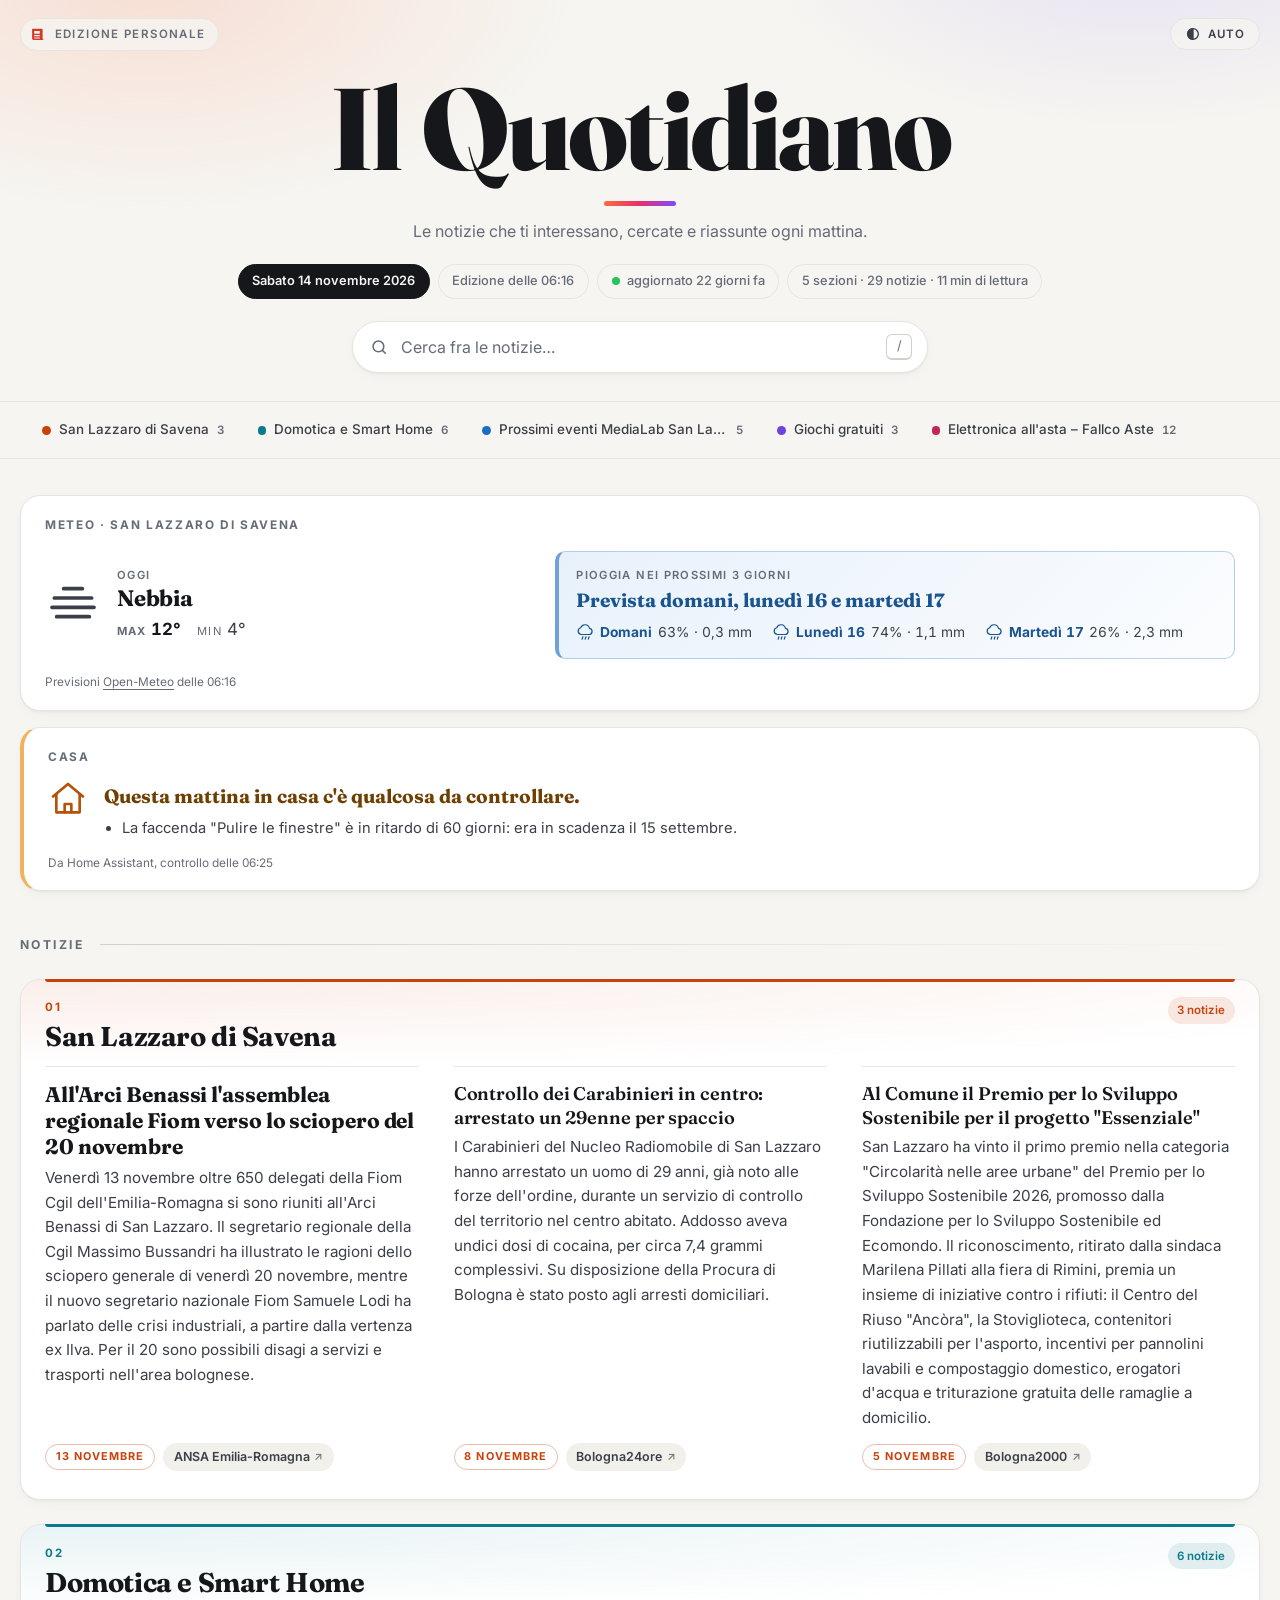
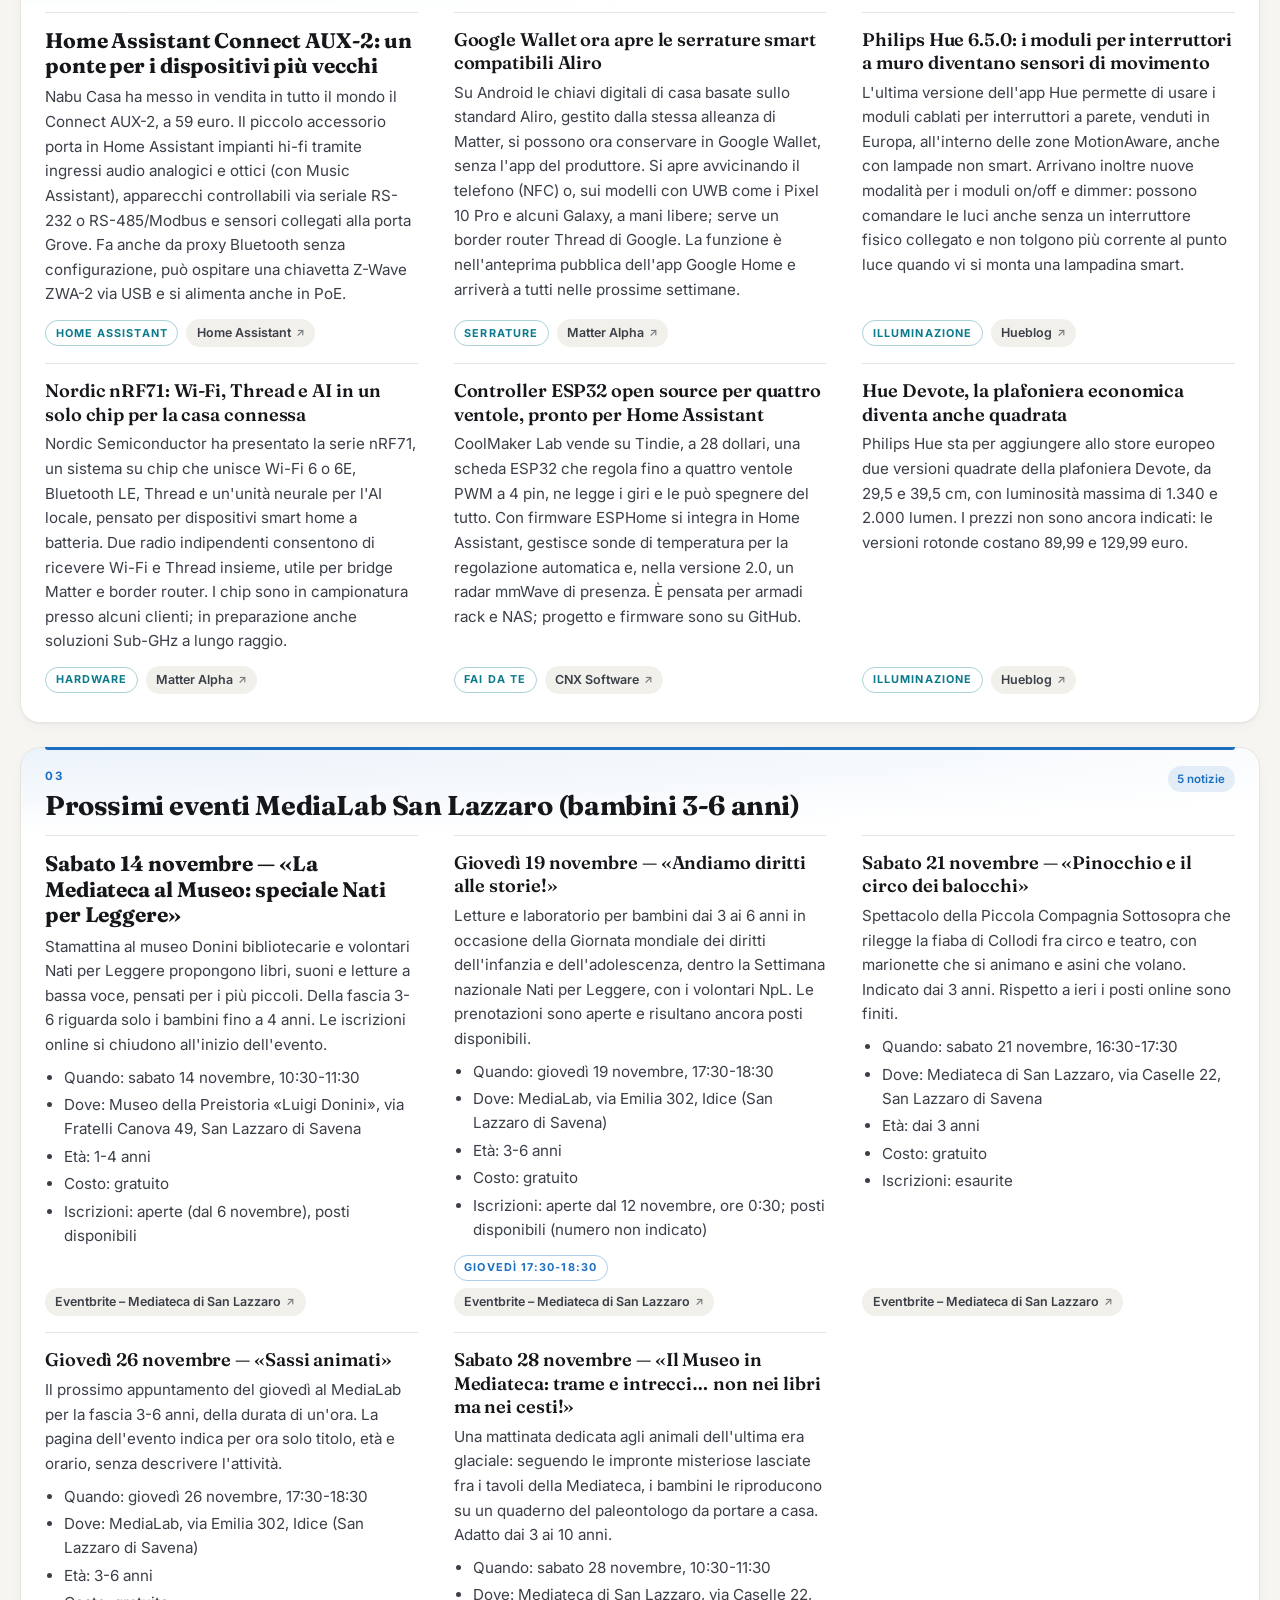
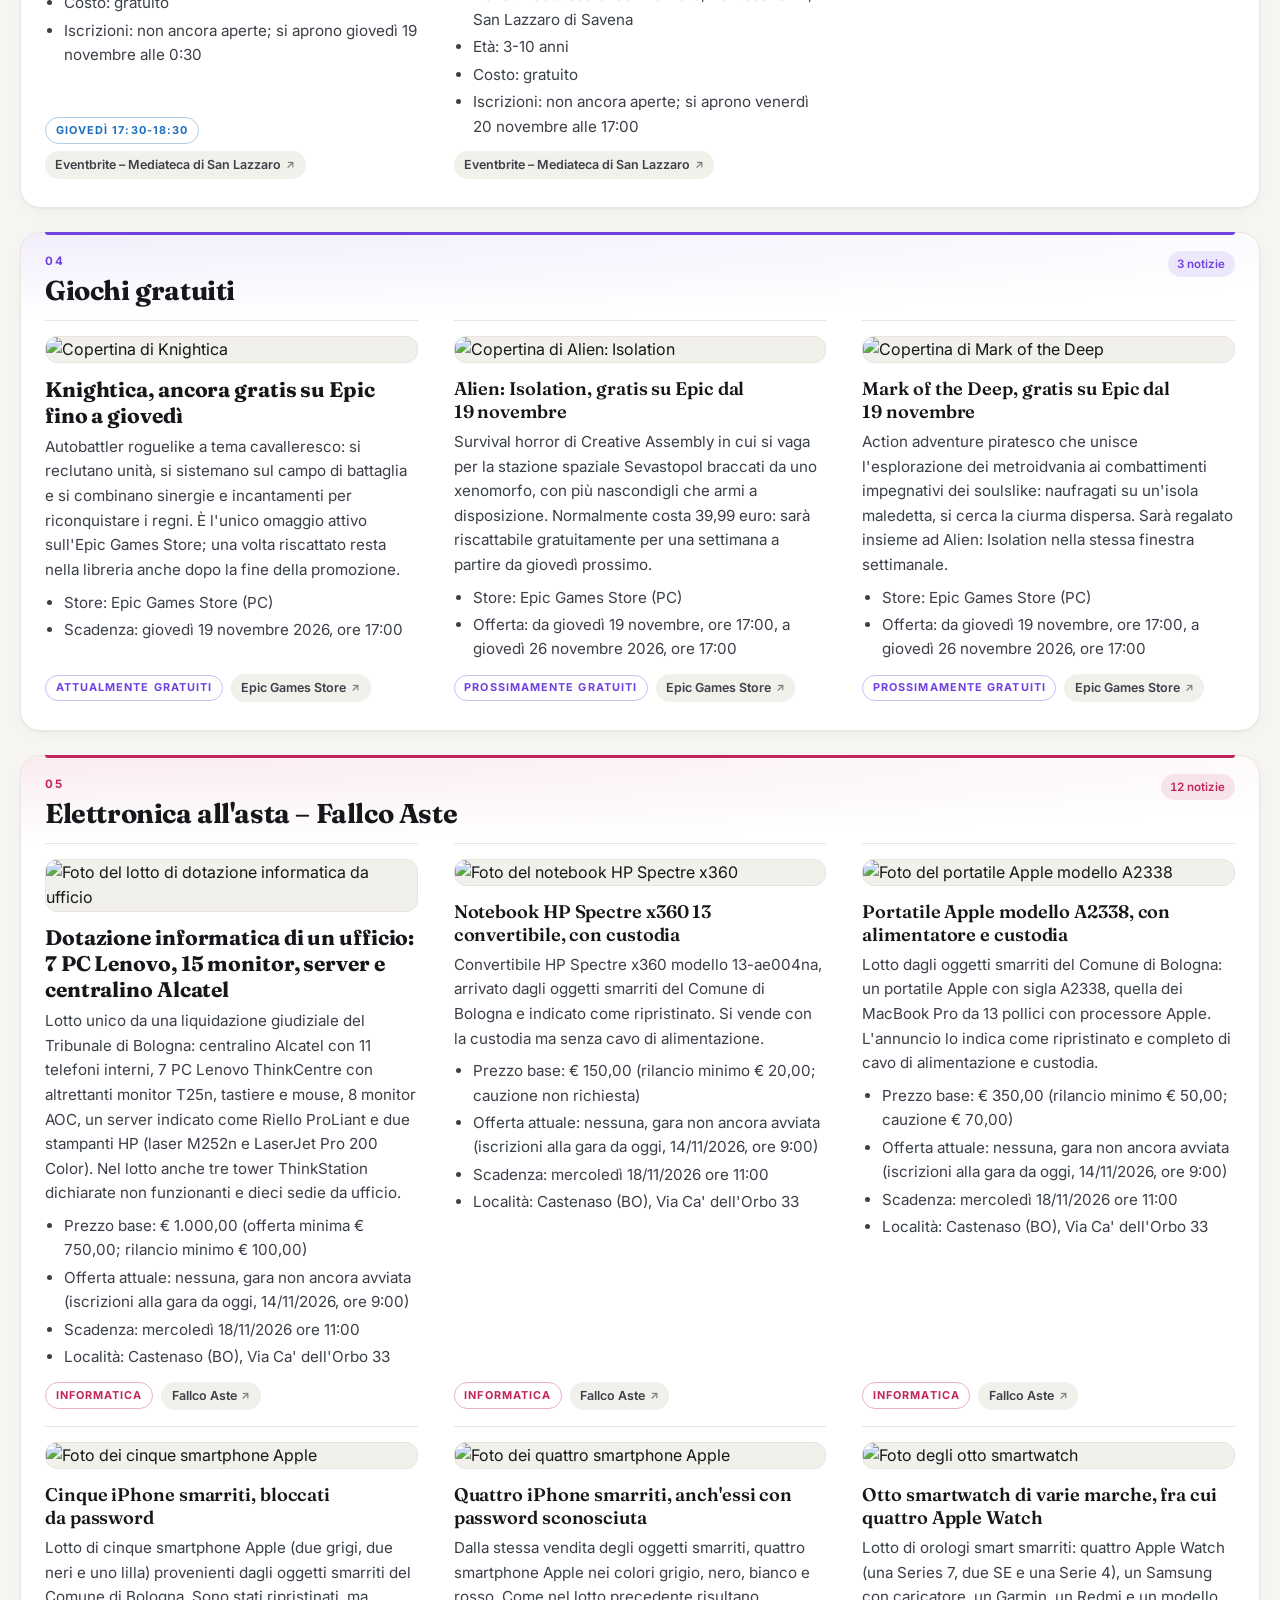
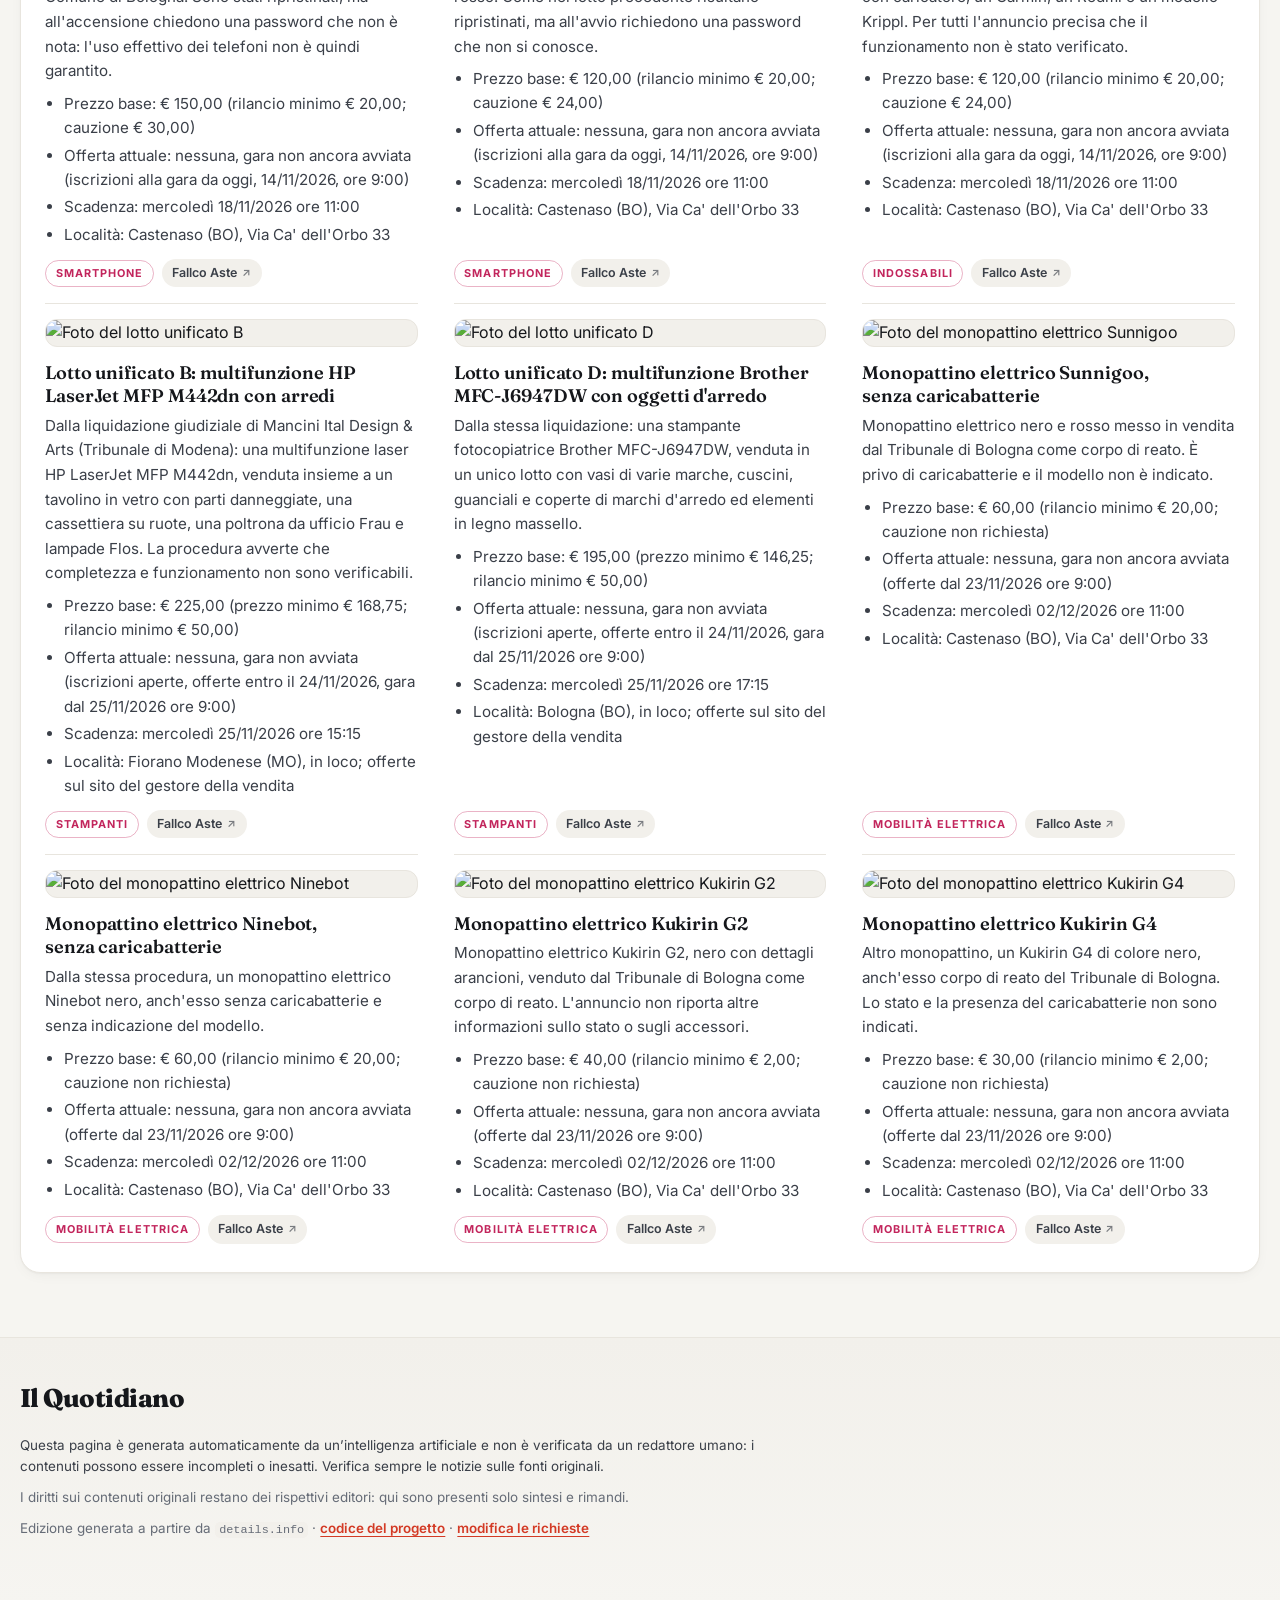
==== commit aa6c905a: "Edizione del 14/11/2026 Co-Authored-By: Claude Opus 5.5 <noreply@anthropic.com> Claude-Session: http" ====
--- a/public/index.html
+++ b/public/index.html
@@ -126,6 +126,101 @@
           <!-- RIQUADRI-INIZIO -->
           <section class="riquadro">
             <header class="riquadro__testata">
+              <h3 class="riquadro__titolo">San Lazzaro di Savena</h3>
+              <span class="riquadro__conteggio" data-ruolo="conteggio"></span>
+            </header>
+
+            <article class="notizia">
+              <h4 class="notizia__titolo">All'Arci Benassi l'assemblea regionale Fiom verso lo sciopero del 20 novembre</h4>
+              <p class="notizia__testo">Venerdì 13 novembre oltre 650 delegati della Fiom Cgil dell'Emilia-Romagna si sono riuniti all'Arci Benassi di San Lazzaro. Il segretario regionale della Cgil Massimo Bussandri ha illustrato le ragioni dello sciopero generale di venerdì 20 novembre, mentre il nuovo segretario nazionale Fiom Samuele Lodi ha parlato delle crisi industriali, a partire dalla vertenza ex Ilva. Per il 20 sono possibili disagi a servizi e trasporti nell'area bolognese.</p>
+              <p class="notizia__meta">
+                <span class="notizia__categoria">13 novembre</span>
+                <a class="notizia__fonte" href="https://www.ansa.it/emiliaromagna/notizie/2026/11/13/fiom-allarci-di-san-lazzaro-650-delegati-uniti-verso-lo-sciopero_b6348a6a-1d17-4e59-a57e-7d955df9d363.html" rel="noopener">ANSA Emilia-Romagna</a>
+              </p>
+            </article>
+
+            <article class="notizia">
+              <h4 class="notizia__titolo">Controllo dei Carabinieri in centro: arrestato un 29enne per spaccio</h4>
+              <p class="notizia__testo">I Carabinieri del Nucleo Radiomobile di San Lazzaro hanno arrestato un uomo di 29 anni, già noto alle forze dell'ordine, durante un servizio di controllo del territorio nel centro abitato. Addosso aveva undici dosi di cocaina, per circa 7,4 grammi complessivi. Su disposizione della Procura di Bologna è stato posto agli arresti domiciliari.</p>
+              <p class="notizia__meta">
+                <span class="notizia__categoria">8 novembre</span>
+                <a class="notizia__fonte" href="https://www.bologna24ore.it/notizie/cronaca/2026/11/08/san-lazzaro-di-savena-arrestato-un-29enne-per-spaccio-di-stupefacenti/" rel="noopener">Bologna24ore</a>
+              </p>
+            </article>
+
+            <article class="notizia">
+              <h4 class="notizia__titolo">Al Comune il Premio per lo Sviluppo Sostenibile per il progetto "Essenziale"</h4>
+              <p class="notizia__testo">San Lazzaro ha vinto il primo premio nella categoria "Circolarità nelle aree urbane" del Premio per lo Sviluppo Sostenibile 2026, promosso dalla Fondazione per lo Sviluppo Sostenibile ed Ecomondo. Il riconoscimento, ritirato dalla sindaca Marilena Pillati alla fiera di Rimini, premia un insieme di iniziative contro i rifiuti: il Centro del Riuso "Ancòra", la Stoviglioteca, contenitori riutilizzabili per l'asporto, incentivi per pannolini lavabili e compostaggio domestico, erogatori d'acqua e triturazione gratuita delle ramaglie a domicilio.</p>
+              <p class="notizia__meta">
+                <span class="notizia__categoria">5 novembre</span>
+                <a class="notizia__fonte" href="https://www.bologna2000.com/2026/11/05/primo-premio-per-lo-sviluppo-sostenibile-2026-nella-categoria-circolarita-nelle-aree-urbane-al-comune-di-san-lazzaro-di-savena/" rel="noopener">Bologna2000</a>
+              </p>
+            </article>
+          </section>
+
+          <section class="riquadro">
+            <header class="riquadro__testata">
+              <h3 class="riquadro__titolo">Domotica e Smart Home</h3>
+              <span class="riquadro__conteggio" data-ruolo="conteggio"></span>
+            </header>
+
+            <article class="notizia">
+              <h4 class="notizia__titolo">Home Assistant Connect AUX-2: un ponte per i dispositivi più vecchi</h4>
+              <p class="notizia__testo">Nabu Casa ha messo in vendita in tutto il mondo il Connect AUX-2, a 59 euro. Il piccolo accessorio porta in Home Assistant impianti hi-fi tramite ingressi audio analogici e ottici (con Music Assistant), apparecchi controllabili via seriale RS-232 o RS-485/Modbus e sensori collegati alla porta Grove. Fa anche da proxy Bluetooth senza configurazione, può ospitare una chiavetta Z-Wave ZWA-2 via USB e si alimenta anche in PoE.</p>
+              <p class="notizia__meta">
+                <span class="notizia__categoria">Home Assistant</span>
+                <a class="notizia__fonte" href="https://www.home-assistant.io/blog/2026/11/11/no-device-left-behind-home-assistant-connect-aux-2/" rel="noopener">Home Assistant</a>
+              </p>
+            </article>
+
+            <article class="notizia">
+              <h4 class="notizia__titolo">Google Wallet ora apre le serrature smart compatibili Aliro</h4>
+              <p class="notizia__testo">Su Android le chiavi digitali di casa basate sullo standard Aliro, gestito dalla stessa alleanza di Matter, si possono ora conservare in Google Wallet, senza l'app del produttore. Si apre avvicinando il telefono (NFC) o, sui modelli con UWB come i Pixel 10 Pro e alcuni Galaxy, a mani libere; serve un border router Thread di Google. La funzione è nell'anteprima pubblica dell'app Google Home e arriverà a tutti nelle prossime settimane.</p>
+              <p class="notizia__meta">
+                <span class="notizia__categoria">Serrature</span>
+                <a class="notizia__fonte" href="https://www.matteralpha.com/industry-news/google-wallet-aliro-digital-home-keys-android-smart-locks" rel="noopener">Matter Alpha</a>
+              </p>
+            </article>
+
+            <article class="notizia">
+              <h4 class="notizia__titolo">Philips Hue 6.5.0: i moduli per interruttori a muro diventano sensori di movimento</h4>
+              <p class="notizia__testo">L'ultima versione dell'app Hue permette di usare i moduli cablati per interruttori a parete, venduti in Europa, all'interno delle zone MotionAware, anche con lampade non smart. Arrivano inoltre nuove modalità per i moduli on/off e dimmer: possono comandare le luci anche senza un interruttore fisico collegato e non tolgono più corrente al punto luce quando vi si monta una lampadina smart.</p>
+              <p class="notizia__meta">
+                <span class="notizia__categoria">Illuminazione</span>
+                <a class="notizia__fonte" href="https://hueblog.com/2026/11/13/philips-hue-makes-new-wall-switch-modules-even-more-versatile/" rel="noopener">Hueblog</a>
+              </p>
+            </article>
+
+            <article class="notizia">
+              <h4 class="notizia__titolo">Nordic nRF71: Wi-Fi, Thread e AI in un solo chip per la casa connessa</h4>
+              <p class="notizia__testo">Nordic Semiconductor ha presentato la serie nRF71, un sistema su chip che unisce Wi-Fi 6 o 6E, Bluetooth LE, Thread e un'unità neurale per l'AI locale, pensato per dispositivi smart home a batteria. Due radio indipendenti consentono di ricevere Wi-Fi e Thread insieme, utile per bridge Matter e border router. I chip sono in campionatura presso alcuni clienti; in preparazione anche soluzioni Sub-GHz a lungo raggio.</p>
+              <p class="notizia__meta">
+                <span class="notizia__categoria">Hardware</span>
+                <a class="notizia__fonte" href="https://www.matteralpha.com/industry-news/nordic-expands-wireless-portfolio-with-new-wi-fi-and-sub-ghz-solutions" rel="noopener">Matter Alpha</a>
+              </p>
+            </article>
+
+            <article class="notizia">
+              <h4 class="notizia__titolo">Controller ESP32 open source per quattro ventole, pronto per Home Assistant</h4>
+              <p class="notizia__testo">CoolMaker Lab vende su Tindie, a 28 dollari, una scheda ESP32 che regola fino a quattro ventole PWM a 4 pin, ne legge i giri e le può spegnere del tutto. Con firmware ESPHome si integra in Home Assistant, gestisce sonde di temperatura per la regolazione automatica e, nella versione 2.0, un radar mmWave di presenza. È pensata per armadi rack e NAS; progetto e firmware sono su GitHub.</p>
+              <p class="notizia__meta">
+                <span class="notizia__categoria">Fai da te</span>
+                <a class="notizia__fonte" href="https://cnx-software.com/2026/11/13/home-assistant-compatible-esp32-4-channel-pwm-fan-controller-is-designed-for-server-racks-and-nas-systems" rel="noopener">CNX Software</a>
+              </p>
+            </article>
+
+            <article class="notizia">
+              <h4 class="notizia__titolo">Hue Devote, la plafoniera economica diventa anche quadrata</h4>
+              <p class="notizia__testo">Philips Hue sta per aggiungere allo store europeo due versioni quadrate della plafoniera Devote, da 29,5 e 39,5 cm, con luminosità massima di 1.340 e 2.000 lumen. I prezzi non sono ancora indicati: le versioni rotonde costano 89,99 e 129,99 euro.</p>
+              <p class="notizia__meta">
+                <span class="notizia__categoria">Illuminazione</span>
+                <a class="notizia__fonte" href="https://hueblog.com/2026/11/11/hue-devote-affordable-ceiling-light-now-available-in-a-square-shape/" rel="noopener">Hueblog</a>
+              </p>
+            </article>
+          </section>
+
+          <section class="riquadro">
+            <header class="riquadro__testata">
               <h3 class="riquadro__titolo">Prossimi eventi MediaLab San Lazzaro (bambini 3-6 anni)</h3>
               <span class="riquadro__conteggio" data-ruolo="conteggio"></span>
             </header>
@@ -223,6 +318,205 @@
               <p class="notizia__meta">
                 <span class="notizia__categoria">Prossimamente gratuiti</span>
                 <a class="notizia__fonte" href="https://store.epicgames.com/it/p/mark-of-the-deep-f7dc08" rel="noopener">Epic Games Store</a>
+              </p>
+            </article>
+          </section>
+
+          <section class="riquadro">
+            <header class="riquadro__testata">
+              <h3 class="riquadro__titolo">Elettronica all'asta – Fallco Aste</h3>
+              <span class="riquadro__conteggio" data-ruolo="conteggio"></span>
+            </header>
+
+            <article class="notizia">
+              <img src="https://d3h8bn4njg0vla.cloudfront.net/01/81/85/05/0181850528.jpg" alt="Foto del lotto di dotazione informatica da ufficio" loading="lazy">
+              <h4 class="notizia__titolo">Dotazione informatica di un ufficio: 7 PC Lenovo, 15 monitor, server e centralino Alcatel</h4>
+              <p class="notizia__testo">Lotto unico da una liquidazione giudiziale del Tribunale di Bologna: centralino Alcatel con 11 telefoni interni, 7 PC Lenovo ThinkCentre con altrettanti monitor T25n, tastiere e mouse, 8 monitor AOC, un server indicato come Riello ProLiant e due stampanti HP (laser M252n e LaserJet Pro 200 Color). Nel lotto anche tre tower ThinkStation dichiarate non funzionanti e dieci sedie da ufficio.</p>
+              <ul>
+                <li>Prezzo base: € 1.000,00 (offerta minima € 750,00; rilancio minimo € 100,00)</li>
+                <li>Offerta attuale: nessuna, gara non ancora avviata (iscrizioni alla gara da oggi, 14/11/2026, ore 9:00)</li>
+                <li>Scadenza: mercoledì 18/11/2026 ore 11:00</li>
+                <li>Località: Castenaso (BO), Via Ca' dell'Orbo 33</li>
+              </ul>
+              <p class="notizia__meta">
+                <span class="notizia__categoria">Informatica</span>
+                <a class="notizia__fonte" href="https://asteivg.fallcoaste.it/vendita/lotto-unico-n-1-centralino-alcatel-n-11-telefoni-interni-per-centralini-alcatel-n-1-stampante-laser-hp-m252n-1730352.html" rel="noopener">Fallco Aste</a>
+              </p>
+            </article>
+
+            <article class="notizia">
+              <img src="https://d3h8bn4njg0vla.cloudfront.net/01/82/42/14/0182421418.jpg" alt="Foto del notebook HP Spectre x360" loading="lazy">
+              <h4 class="notizia__titolo">Notebook HP Spectre x360 13 convertibile, con custodia</h4>
+              <p class="notizia__testo">Convertibile HP Spectre x360 modello 13-ae004na, arrivato dagli oggetti smarriti del Comune di Bologna e indicato come ripristinato. Si vende con la custodia ma senza cavo di alimentazione.</p>
+              <ul>
+                <li>Prezzo base: € 150,00 (rilancio minimo € 20,00; cauzione non richiesta)</li>
+                <li>Offerta attuale: nessuna, gara non ancora avviata (iscrizioni alla gara da oggi, 14/11/2026, ore 9:00)</li>
+                <li>Scadenza: mercoledì 18/11/2026 ore 11:00</li>
+                <li>Località: Castenaso (BO), Via Ca' dell'Orbo 33</li>
+              </ul>
+              <p class="notizia__meta">
+                <span class="notizia__categoria">Informatica</span>
+                <a class="notizia__fonte" href="https://asteivg.fallcoaste.it/vendita/lotto-43-rif-7775-2024-pc-hp-spectre-x360-convertible-model-13-ae004na-s-n-5cd811688c-con-custodia-sprovvisto-1735160.html" rel="noopener">Fallco Aste</a>
+              </p>
+            </article>
+
+            <article class="notizia">
+              <img src="https://d3h8bn4njg0vla.cloudfront.net/01/82/77/45/0182774544.jpg" alt="Foto del portatile Apple modello A2338" loading="lazy">
+              <h4 class="notizia__titolo">Portatile Apple modello A2338, con alimentatore e custodia</h4>
+              <p class="notizia__testo">Lotto dagli oggetti smarriti del Comune di Bologna: un portatile Apple con sigla A2338, quella dei MacBook Pro da 13 pollici con processore Apple. L'annuncio lo indica come ripristinato e completo di cavo di alimentazione e custodia.</p>
+              <ul>
+                <li>Prezzo base: € 350,00 (rilancio minimo € 50,00; cauzione € 70,00)</li>
+                <li>Offerta attuale: nessuna, gara non ancora avviata (iscrizioni alla gara da oggi, 14/11/2026, ore 9:00)</li>
+                <li>Scadenza: mercoledì 18/11/2026 ore 11:00</li>
+                <li>Località: Castenaso (BO), Via Ca' dell'Orbo 33</li>
+              </ul>
+              <p class="notizia__meta">
+                <span class="notizia__categoria">Informatica</span>
+                <a class="notizia__fonte" href="https://asteivg.fallcoaste.it/vendita/lotto-38-rif-556-2024-pc-apple-model-a2338-s-n-fvffj4s0q05d-con-cavo-alimentazione-con-custodia-ripristinato-oggetti-1741756.html" rel="noopener">Fallco Aste</a>
+              </p>
+            </article>
+
+            <article class="notizia">
+              <img src="https://d3h8bn4njg0vla.cloudfront.net/01/82/77/45/0182774501.jpg" alt="Foto dei cinque smartphone Apple" loading="lazy">
+              <h4 class="notizia__titolo">Cinque iPhone smarriti, bloccati da password</h4>
+              <p class="notizia__testo">Lotto di cinque smartphone Apple (due grigi, due neri e uno lilla) provenienti dagli oggetti smarriti del Comune di Bologna. Sono stati ripristinati, ma all'accensione chiedono una password che non è nota: l'uso effettivo dei telefoni non è quindi garantito.</p>
+              <ul>
+                <li>Prezzo base: € 150,00 (rilancio minimo € 20,00; cauzione € 30,00)</li>
+                <li>Offerta attuale: nessuna, gara non ancora avviata (iscrizioni alla gara da oggi, 14/11/2026, ore 9:00)</li>
+                <li>Scadenza: mercoledì 18/11/2026 ore 11:00</li>
+                <li>Località: Castenaso (BO), Via Ca' dell'Orbo 33</li>
+              </ul>
+              <p class="notizia__meta">
+                <span class="notizia__categoria">Smartphone</span>
+                <a class="notizia__fonte" href="https://asteivg.fallcoaste.it/vendita/lotto-1-n-5-smartphone-apple-oggetti-smarriti-comune-di-bologna-1741753.html" rel="noopener">Fallco Aste</a>
+              </p>
+            </article>
+
+            <article class="notizia">
+              <img src="https://d3h8bn4njg0vla.cloudfront.net/01/82/77/45/0182774511.jpg" alt="Foto dei quattro smartphone Apple" loading="lazy">
+              <h4 class="notizia__titolo">Quattro iPhone smarriti, anch'essi con password sconosciuta</h4>
+              <p class="notizia__testo">Dalla stessa vendita degli oggetti smarriti, quattro smartphone Apple nei colori grigio, nero, bianco e rosso. Come nel lotto precedente risultano ripristinati, ma all'avvio richiedono una password che non si conosce.</p>
+              <ul>
+                <li>Prezzo base: € 120,00 (rilancio minimo € 20,00; cauzione € 24,00)</li>
+                <li>Offerta attuale: nessuna, gara non ancora avviata (iscrizioni alla gara da oggi, 14/11/2026, ore 9:00)</li>
+                <li>Scadenza: mercoledì 18/11/2026 ore 11:00</li>
+                <li>Località: Castenaso (BO), Via Ca' dell'Orbo 33</li>
+              </ul>
+              <p class="notizia__meta">
+                <span class="notizia__categoria">Smartphone</span>
+                <a class="notizia__fonte" href="https://asteivg.fallcoaste.it/vendita/lotto-4-n-4-smartphone-apple-oggetti-smarriti-comune-di-bologna-1741754.html" rel="noopener">Fallco Aste</a>
+              </p>
+            </article>
+
+            <article class="notizia">
+              <img src="https://d3h8bn4njg0vla.cloudfront.net/01/82/77/45/0182774530.jpg" alt="Foto degli otto smartwatch" loading="lazy">
+              <h4 class="notizia__titolo">Otto smartwatch di varie marche, fra cui quattro Apple Watch</h4>
+              <p class="notizia__testo">Lotto di orologi smart smarriti: quattro Apple Watch (una Series 7, due SE e una Serie 4), un Samsung con caricatore, un Garmin, un Redmi e un modello Krippl. Per tutti l'annuncio precisa che il funzionamento non è stato verificato.</p>
+              <ul>
+                <li>Prezzo base: € 120,00 (rilancio minimo € 20,00; cauzione € 24,00)</li>
+                <li>Offerta attuale: nessuna, gara non ancora avviata (iscrizioni alla gara da oggi, 14/11/2026, ore 9:00)</li>
+                <li>Scadenza: mercoledì 18/11/2026 ore 11:00</li>
+                <li>Località: Castenaso (BO), Via Ca' dell'Orbo 33</li>
+              </ul>
+              <p class="notizia__meta">
+                <span class="notizia__categoria">Indossabili</span>
+                <a class="notizia__fonte" href="https://asteivg.fallcoaste.it/vendita/lotto-32-n-8-smartwatch-varie-marche-oggetti-smarriti-comune-di-bologna-1741755.html" rel="noopener">Fallco Aste</a>
+              </p>
+            </article>
+
+            <article class="notizia">
+              <img src="https://d3h8bn4njg0vla.cloudfront.net/01/81/30/32/0181303218.jpg" alt="Foto del lotto unificato B" loading="lazy">
+              <h4 class="notizia__titolo">Lotto unificato B: multifunzione HP LaserJet MFP M442dn con arredi</h4>
+              <p class="notizia__testo">Dalla liquidazione giudiziale di Mancini Ital Design &amp; Arts (Tribunale di Modena): una multifunzione laser HP LaserJet MFP M442dn, venduta insieme a un tavolino in vetro con parti danneggiate, una cassettiera su ruote, una poltrona da ufficio Frau e lampade Flos. La procedura avverte che completezza e funzionamento non sono verificabili.</p>
+              <ul>
+                <li>Prezzo base: € 225,00 (prezzo minimo € 168,75; rilancio minimo € 50,00)</li>
+                <li>Offerta attuale: nessuna, gara non avviata (iscrizioni aperte, offerte entro il 24/11/2026, gara dal 25/11/2026 ore 9:00)</li>
+                <li>Scadenza: mercoledì 25/11/2026 ore 15:15</li>
+                <li>Località: Fiorano Modenese (MO), in loco; offerte sul sito del gestore della vendita</li>
+              </ul>
+              <p class="notizia__meta">
+                <span class="notizia__categoria">Stampanti</span>
+                <a class="notizia__fonte" href="https://www.fallcoaste.it/vendita/liquidazione-giudiziale-di-mancini-ital-design-amp-arts-lotto-unificato-b-composto-dai-lotti-lotto-9-tavolino-basso-con-1715218.html" rel="noopener">Fallco Aste</a>
+              </p>
+            </article>
+
+            <article class="notizia">
+              <img src="https://d3h8bn4njg0vla.cloudfront.net/01/81/30/33/0181303304.jpg" alt="Foto del lotto unificato D" loading="lazy">
+              <h4 class="notizia__titolo">Lotto unificato D: multifunzione Brother MFC-J6947DW con oggetti d'arredo</h4>
+              <p class="notizia__testo">Dalla stessa liquidazione: una stampante fotocopiatrice Brother MFC-J6947DW, venduta in un unico lotto con vasi di varie marche, cuscini, guanciali e coperte di marchi d'arredo ed elementi in legno massello.</p>
+              <ul>
+                <li>Prezzo base: € 195,00 (prezzo minimo € 146,25; rilancio minimo € 50,00)</li>
+                <li>Offerta attuale: nessuna, gara non avviata (iscrizioni aperte, offerte entro il 24/11/2026, gara dal 25/11/2026 ore 9:00)</li>
+                <li>Scadenza: mercoledì 25/11/2026 ore 17:15</li>
+                <li>Località: Bologna (BO), in loco; offerte sul sito del gestore della vendita</li>
+              </ul>
+              <p class="notizia__meta">
+                <span class="notizia__categoria">Stampanti</span>
+                <a class="notizia__fonte" href="https://www.fallcoaste.it/vendita/liquidazione-giudiziale-di-mancini-ital-design-amp-arts-lotto-unificato-d-composto-dai-lotti-lotto-26-set-di-vasi-1715227.html" rel="noopener">Fallco Aste</a>
+              </p>
+            </article>
+
+            <article class="notizia">
+              <img src="https://d3h8bn4njg0vla.cloudfront.net/01/82/30/36/0182303640.jpg" alt="Foto del monopattino elettrico Sunnigoo" loading="lazy">
+              <h4 class="notizia__titolo">Monopattino elettrico Sunnigoo, senza caricabatterie</h4>
+              <p class="notizia__testo">Monopattino elettrico nero e rosso messo in vendita dal Tribunale di Bologna come corpo di reato. È privo di caricabatterie e il modello non è indicato.</p>
+              <ul>
+                <li>Prezzo base: € 60,00 (rilancio minimo € 20,00; cauzione non richiesta)</li>
+                <li>Offerta attuale: nessuna, gara non ancora avviata (offerte dal 23/11/2026 ore 9:00)</li>
+                <li>Scadenza: mercoledì 02/12/2026 ore 11:00</li>
+                <li>Località: Castenaso (BO), Via Ca' dell'Orbo 33</li>
+              </ul>
+              <p class="notizia__meta">
+                <span class="notizia__categoria">Mobilità elettrica</span>
+                <a class="notizia__fonte" href="https://asteivg.fallcoaste.it/vendita/lotto-2-n-1-monopattino-elettrico-di-colore-nero-e-rosso-marca-sunnigoo-privo-di-cariabatteria-1734690.html" rel="noopener">Fallco Aste</a>
+              </p>
+            </article>
+
+            <article class="notizia">
+              <img src="https://d3h8bn4njg0vla.cloudfront.net/01/82/30/39/0182303959.jpg" alt="Foto del monopattino elettrico Ninebot" loading="lazy">
+              <h4 class="notizia__titolo">Monopattino elettrico Ninebot, senza caricabatterie</h4>
+              <p class="notizia__testo">Dalla stessa procedura, un monopattino elettrico Ninebot nero, anch'esso senza caricabatterie e senza indicazione del modello.</p>
+              <ul>
+                <li>Prezzo base: € 60,00 (rilancio minimo € 20,00; cauzione non richiesta)</li>
+                <li>Offerta attuale: nessuna, gara non ancora avviata (offerte dal 23/11/2026 ore 9:00)</li>
+                <li>Scadenza: mercoledì 02/12/2026 ore 11:00</li>
+                <li>Località: Castenaso (BO), Via Ca' dell'Orbo 33</li>
+              </ul>
+              <p class="notizia__meta">
+                <span class="notizia__categoria">Mobilità elettrica</span>
+                <a class="notizia__fonte" href="https://asteivg.fallcoaste.it/vendita/lotto-3-n-1-monopattino-elettrico-di-colore-nero-marca-ninebot-privo-di-caricabatterie-1734691.html" rel="noopener">Fallco Aste</a>
+              </p>
+            </article>
+
+            <article class="notizia">
+              <img src="https://d3h8bn4njg0vla.cloudfront.net/01/82/76/43/0182764319.jpg" alt="Foto del monopattino elettrico Kukirin G2" loading="lazy">
+              <h4 class="notizia__titolo">Monopattino elettrico Kukirin G2</h4>
+              <p class="notizia__testo">Monopattino elettrico Kukirin G2, nero con dettagli arancioni, venduto dal Tribunale di Bologna come corpo di reato. L'annuncio non riporta altre informazioni sullo stato o sugli accessori.</p>
+              <ul>
+                <li>Prezzo base: € 40,00 (rilancio minimo € 2,00; cauzione non richiesta)</li>
+                <li>Offerta attuale: nessuna, gara non ancora avviata (offerte dal 23/11/2026 ore 9:00)</li>
+                <li>Scadenza: mercoledì 02/12/2026 ore 11:00</li>
+                <li>Località: Castenaso (BO), Via Ca' dell'Orbo 33</li>
+              </ul>
+              <p class="notizia__meta">
+                <span class="notizia__categoria">Mobilità elettrica</span>
+                <a class="notizia__fonte" href="https://asteivg.fallcoaste.it/vendita/lotto-1-monopattino-elettrico-marca-kukirin-modello-g2-di-colore-nero-con-dettagli-arancioni-1741652.html" rel="noopener">Fallco Aste</a>
+              </p>
+            </article>
+
+            <article class="notizia">
+              <img src="https://d3h8bn4njg0vla.cloudfront.net/01/82/76/89/0182768956.jpg" alt="Foto del monopattino elettrico Kukirin G4" loading="lazy">
+              <h4 class="notizia__titolo">Monopattino elettrico Kukirin G4</h4>
+              <p class="notizia__testo">Altro monopattino, un Kukirin G4 di colore nero, anch'esso corpo di reato del Tribunale di Bologna. Lo stato e la presenza del caricabatterie non sono indicati.</p>
+              <ul>
+                <li>Prezzo base: € 30,00 (rilancio minimo € 2,00; cauzione non richiesta)</li>
+                <li>Offerta attuale: nessuna, gara non ancora avviata (offerte dal 23/11/2026 ore 9:00)</li>
+                <li>Scadenza: mercoledì 02/12/2026 ore 11:00</li>
+                <li>Località: Castenaso (BO), Via Ca' dell'Orbo 33</li>
+              </ul>
+              <p class="notizia__meta">
+                <span class="notizia__categoria">Mobilità elettrica</span>
+                <a class="notizia__fonte" href="https://asteivg.fallcoaste.it/vendita/lotto-1-monopattino-elettrico-marca-kukirin-modello-g4-di-colore-nero-1741718.html" rel="noopener">Fallco Aste</a>
               </p>
             </article>
           </section>
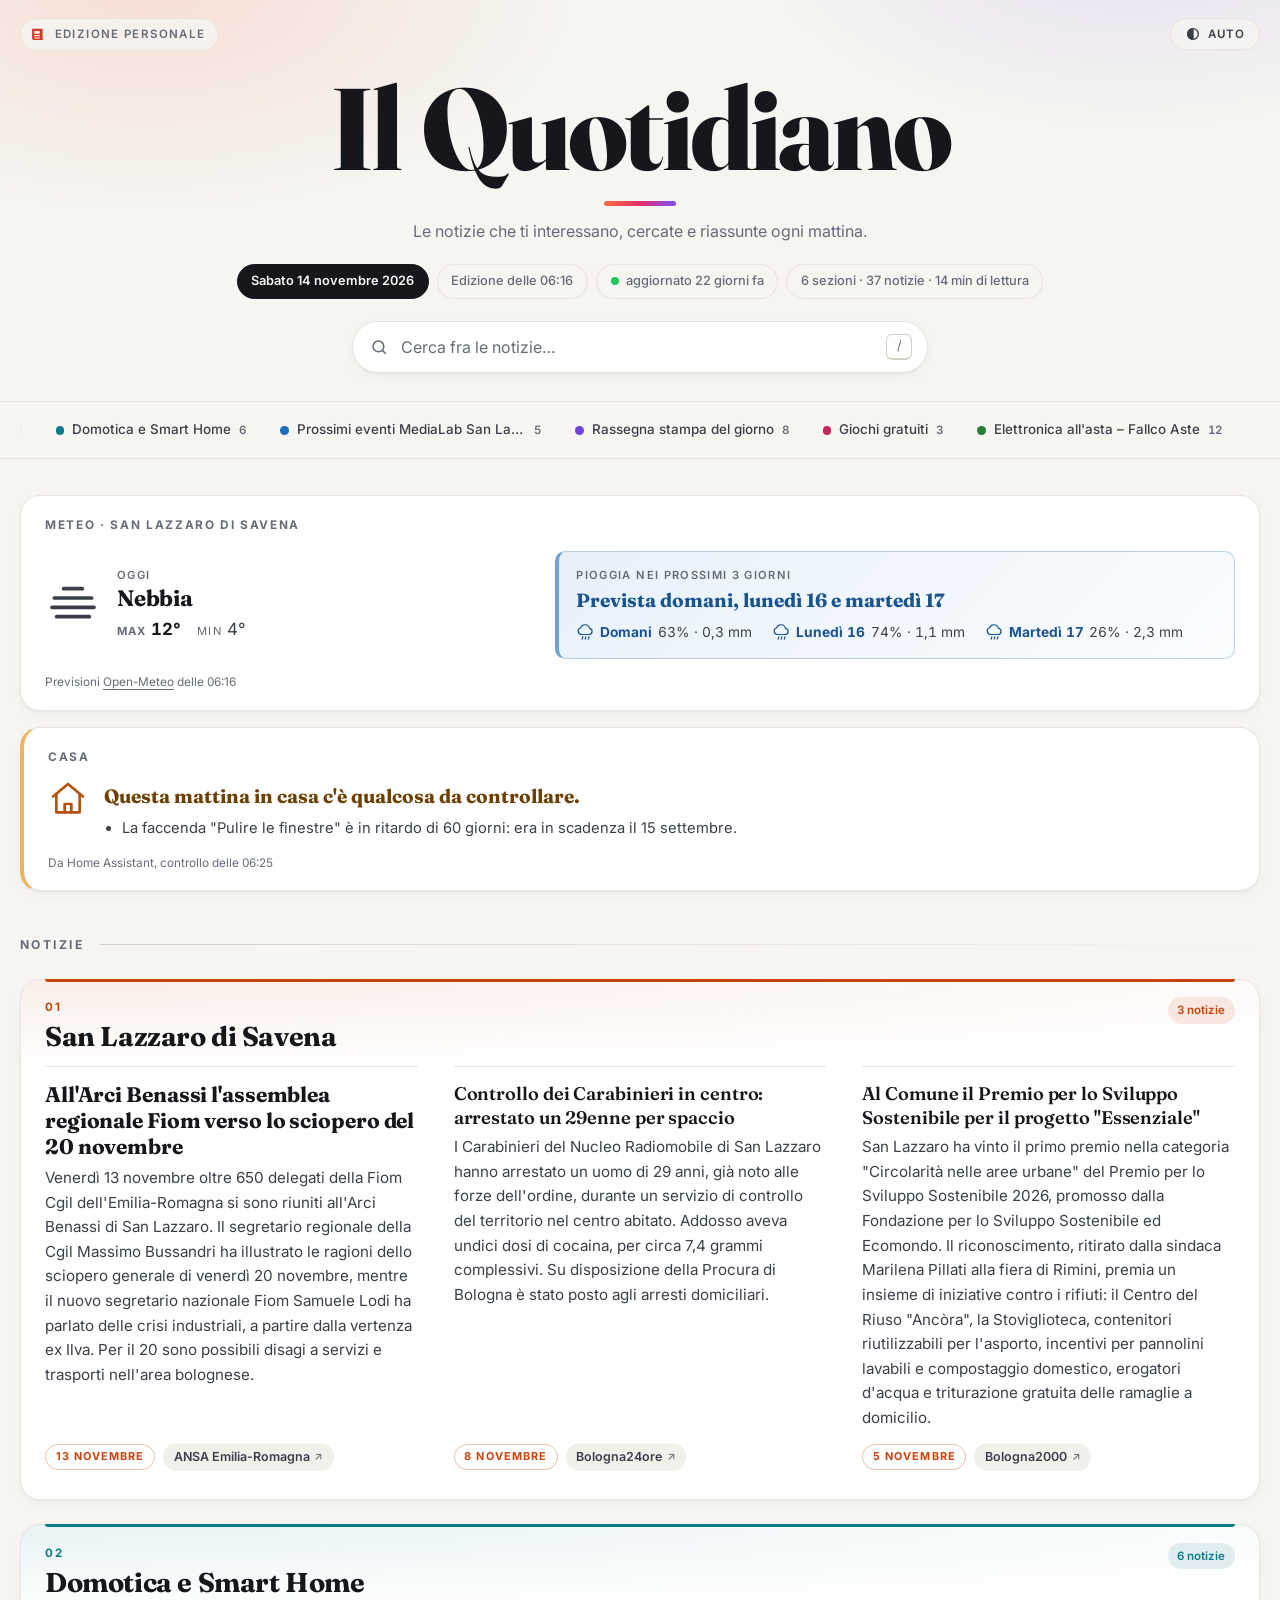
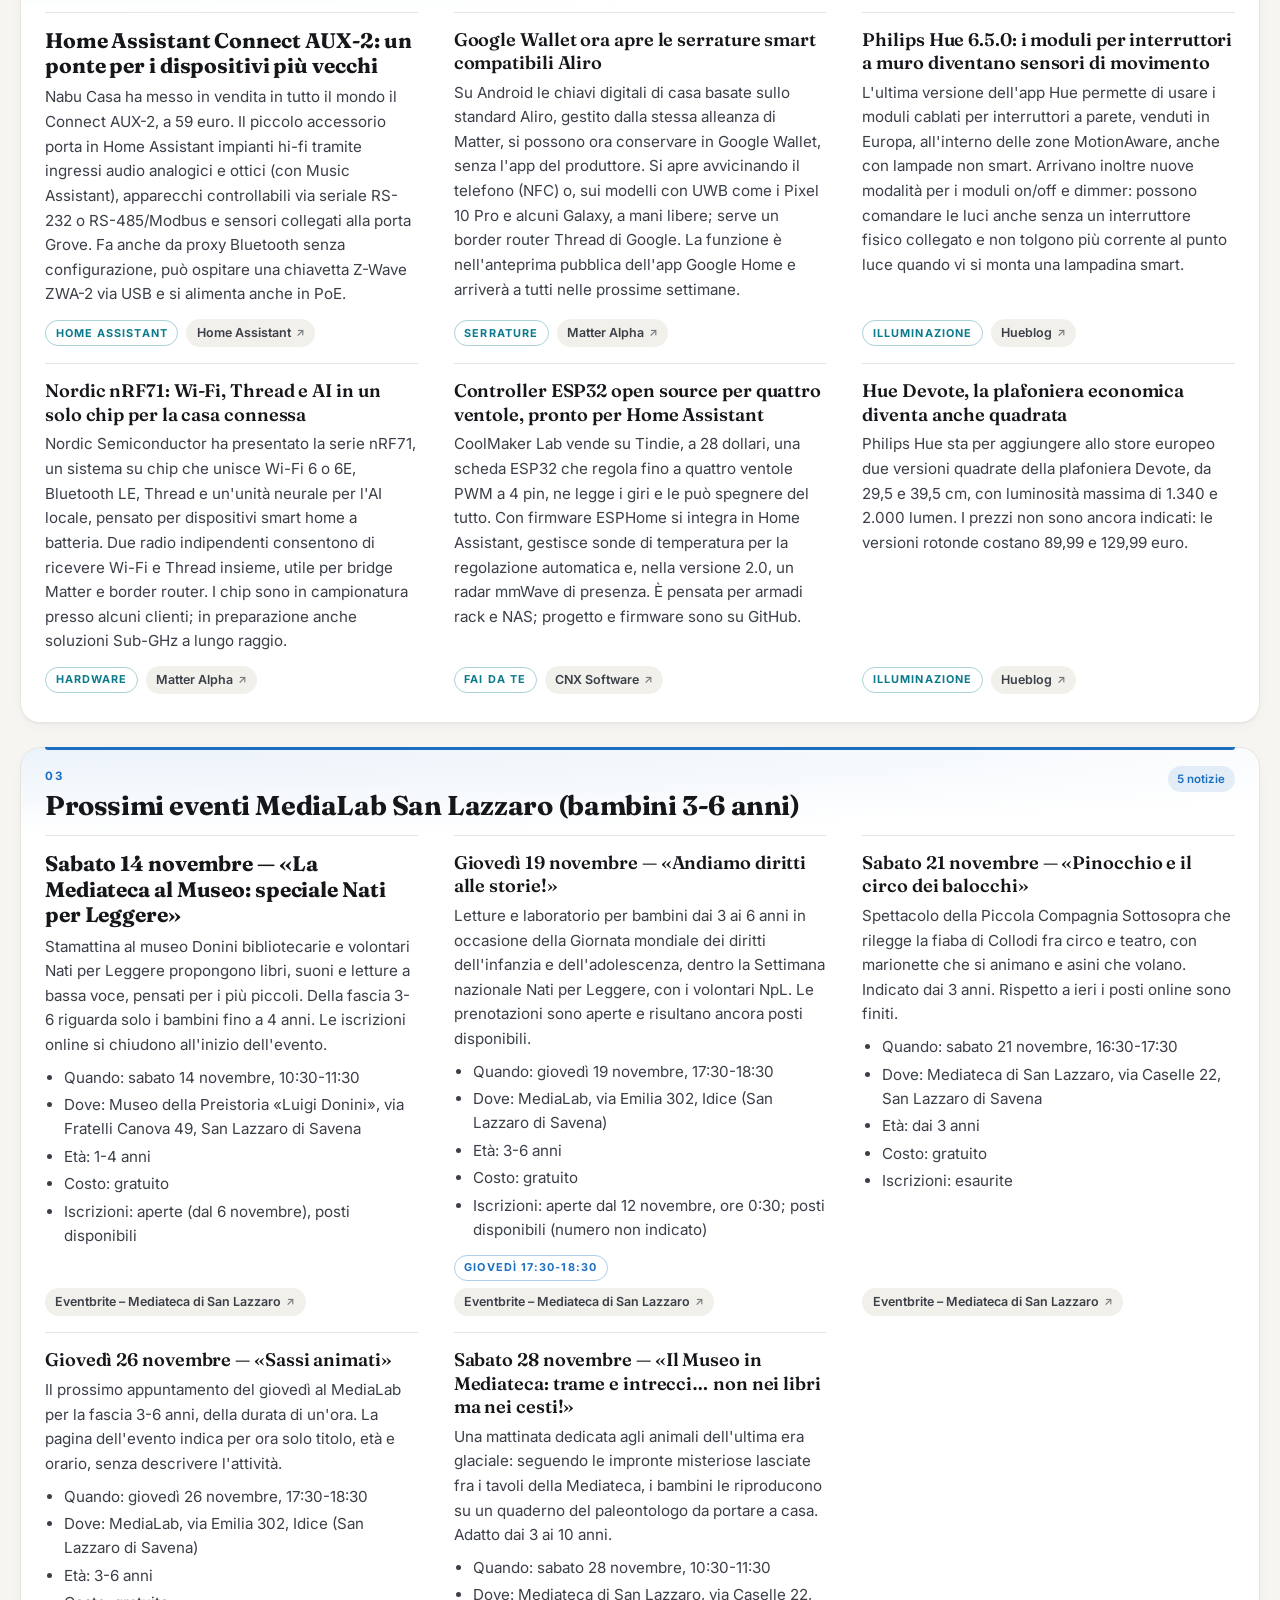
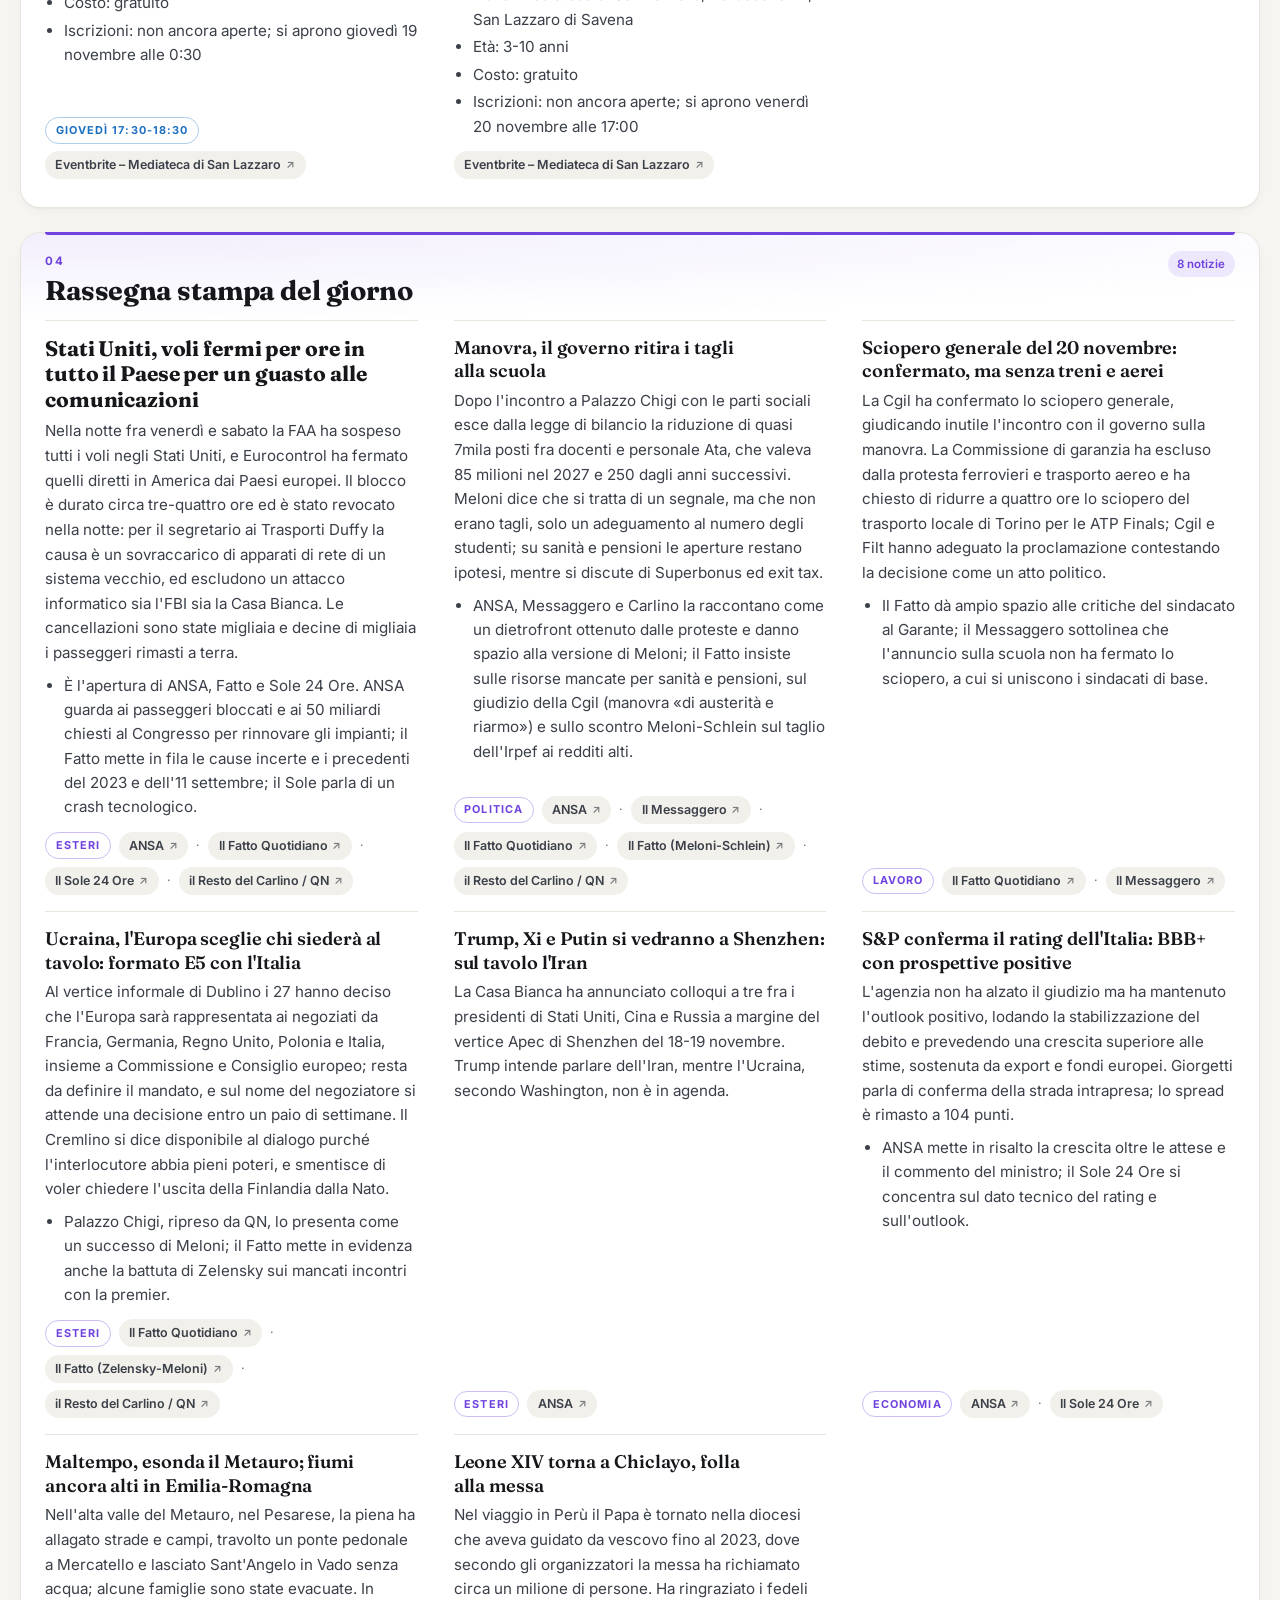
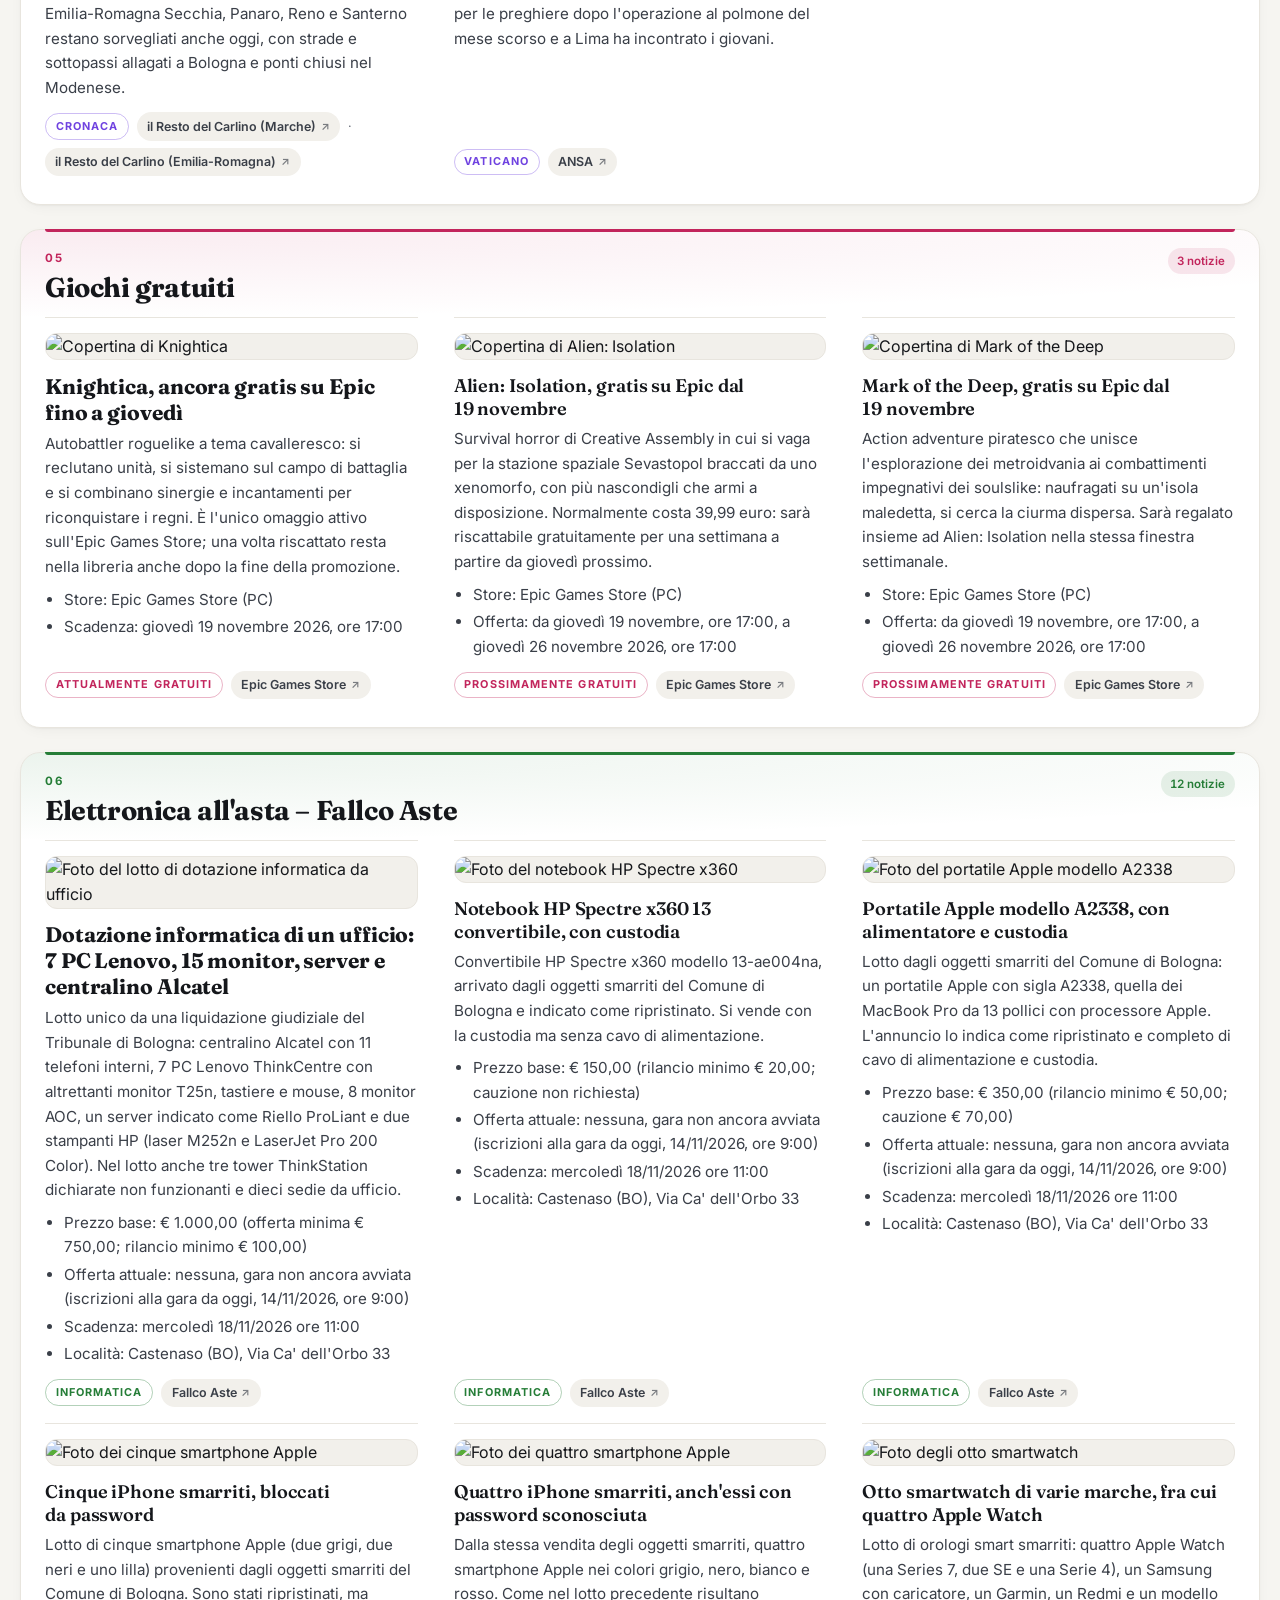
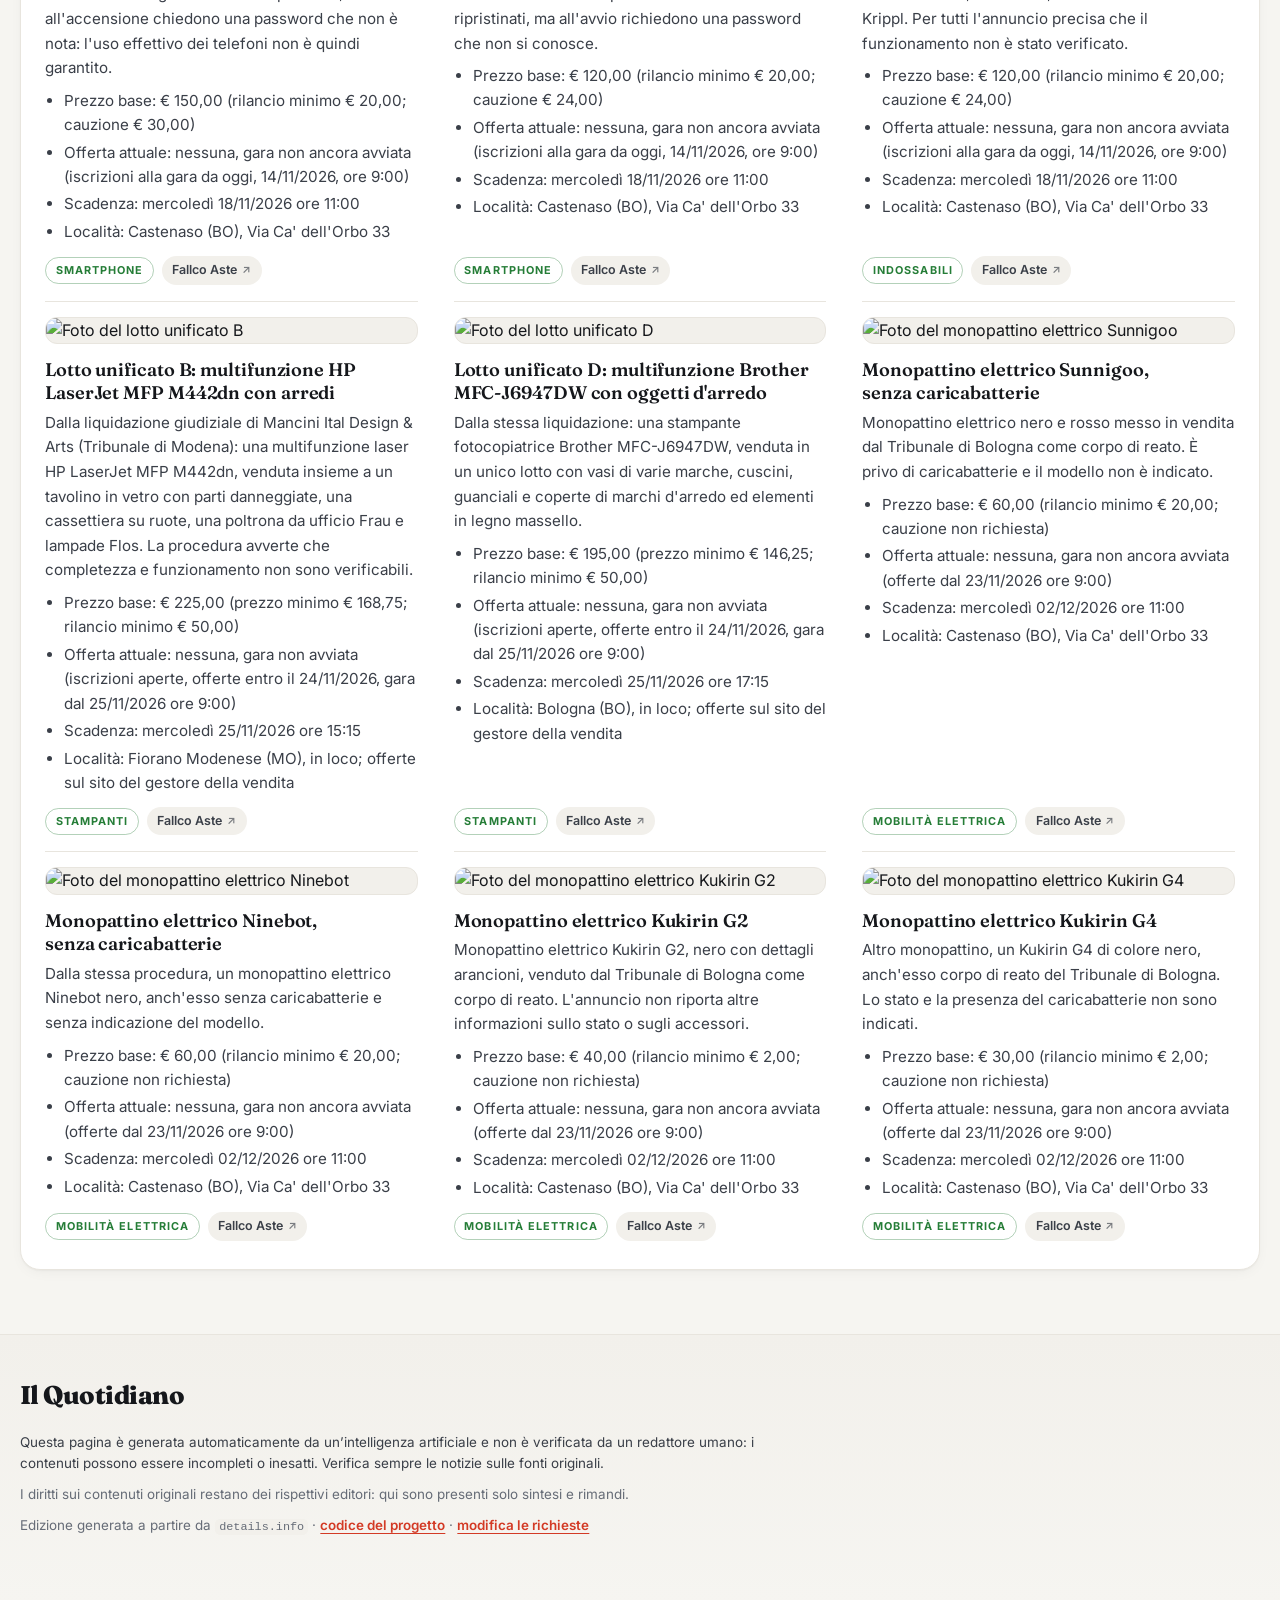
==== commit 36a790b9: "Edizione del 14/11/2026 Co-Authored-By: Claude Opus 5.5 <noreply@anthropic.com> Claude-Session: http" ====
--- a/public/index.html
+++ b/public/index.html
@@ -269,6 +269,102 @@
               <ul><li>Quando: sabato 28 novembre, 10:30-11:30</li><li>Dove: Mediateca di San Lazzaro, via Caselle 22, San Lazzaro di Savena</li><li>Età: 3-10 anni</li><li>Costo: gratuito</li><li>Iscrizioni: non ancora aperte; si aprono venerdì 20 novembre alle 17:00</li></ul>
               <p class="notizia__meta">
                 <a class="notizia__fonte" href="https://www.eventbrite.it/e/il-museo-in-mediateca-trame-e-intreccinon-nei-libri-ma-nei-cesti-tickets-2003709558227" rel="noopener">Eventbrite – Mediateca di San Lazzaro</a>
+              </p>
+            </article>
+          </section>
+
+          <section class="riquadro">
+            <header class="riquadro__testata">
+              <h3 class="riquadro__titolo">Rassegna stampa del giorno</h3>
+              <span class="riquadro__conteggio" data-ruolo="conteggio"></span>
+            </header>
+
+            <article class="notizia">
+              <h4 class="notizia__titolo">Stati Uniti, voli fermi per ore in tutto il Paese per un guasto alle comunicazioni</h4>
+              <p class="notizia__testo">Nella notte fra venerdì e sabato la FAA ha sospeso tutti i voli negli Stati Uniti, e Eurocontrol ha fermato quelli diretti in America dai Paesi europei. Il blocco è durato circa tre-quattro ore ed è stato revocato nella notte: per il segretario ai Trasporti Duffy la causa è un sovraccarico di apparati di rete di un sistema vecchio, ed escludono un attacco informatico sia l'FBI sia la Casa Bianca. Le cancellazioni sono state migliaia e decine di migliaia i passeggeri rimasti a terra.</p>
+              <ul><li>È l'apertura di ANSA, Fatto e Sole 24 Ore. ANSA guarda ai passeggeri bloccati e ai 50 miliardi chiesti al Congresso per rinnovare gli impianti; il Fatto mette in fila le cause incerte e i precedenti del 2023 e dell'11 settembre; il Sole parla di un crash tecnologico.</li></ul>
+              <p class="notizia__meta">
+                <span class="notizia__categoria">Esteri</span>
+                <a class="notizia__fonte" href="https://www.ansa.it/sito/notizie/mondo/2026/11/14/revocato-il-blocco-dei-voli-negli-stati-uniti-decine-di-migliaia-di-passeggeri_d2a6ded1-a075-4399-8855-8bc69e436c24.html" rel="noopener">ANSA</a> &middot;
+                <a class="notizia__fonte" href="https://www.ilfattoquotidiano.it/2026/11/13/sospensione-voli-usa-perche-motivo-cosa-e-successo/8571638/" rel="noopener">Il Fatto Quotidiano</a> &middot;
+                <a class="notizia__fonte" href="https://www.ilsole24ore.com/art/usa-faa-dispone-blocco-nazionale-voli-partenza-AJkGYJGC" rel="noopener">Il Sole 24 Ore</a> &middot;
+                <a class="notizia__fonte" href="https://www.quotidiano.net/esteri/traffico-aereo-bloccato-negli-stati-uniti-ragioni-di-sicurezza-stop-fino-a-nuovo-ordine-bw7y06bv" rel="noopener">il Resto del Carlino / QN</a>
+              </p>
+            </article>
+
+            <article class="notizia">
+              <h4 class="notizia__titolo">Manovra, il governo ritira i tagli alla scuola</h4>
+              <p class="notizia__testo">Dopo l'incontro a Palazzo Chigi con le parti sociali esce dalla legge di bilancio la riduzione di quasi 7mila posti fra docenti e personale Ata, che valeva 85 milioni nel 2027 e 250 dagli anni successivi. Meloni dice che si tratta di un segnale, ma che non erano tagli, solo un adeguamento al numero degli studenti; su sanità e pensioni le aperture restano ipotesi, mentre si discute di Superbonus ed exit tax.</p>
+              <ul><li>ANSA, Messaggero e Carlino la raccontano come un dietrofront ottenuto dalle proteste e danno spazio alla versione di Meloni; il Fatto insiste sulle risorse mancate per sanità e pensioni, sul giudizio della Cgil (manovra «di austerità e riarmo») e sullo scontro Meloni-Schlein sul taglio dell'Irpef ai redditi alti.</li></ul>
+              <p class="notizia__meta">
+                <span class="notizia__categoria">Politica</span>
+                <a class="notizia__fonte" href="https://www.ansa.it/sito/notizie/politica/2026/11/13/manovra-il-governo-apre-alle-modifiche-saltano-i-tagli-alla-scuola-piu_a9e7d8e3-ebe1-4229-a908-26b2f2a973d6.html" rel="noopener">ANSA</a> &middot;
+                <a class="notizia__fonte" href="https://www.ilmessaggero.it/economia/news/manovra_governo_scuola_meloni_sciopero_generale_ultime_notizie-9887774.html" rel="noopener">Il Messaggero</a> &middot;
+                <a class="notizia__fonte" href="https://www.ilfattoquotidiano.it/2026/11/13/manovra-tagli-scuola-retromarcia-notizie/8571341/" rel="noopener">Il Fatto Quotidiano</a> &middot;
+                <a class="notizia__fonte" href="https://www.ilfattoquotidiano.it/2026/11/13/meloni-falso-che-tagliamo-le-tasse-ai-ricchi-schlein-regala-500-euro-a-chi-ne-guadagna-200mila-e-aiuta-l89-dei-dirigenti/8571235/" rel="noopener">Il Fatto (Meloni-Schlein)</a> &middot;
+                <a class="notizia__fonte" href="https://www.quotidiano.net/politica/manovra-la-svolta-dopo-le-proteste-ritirati-i-tagli-alla-scuola-i989c0cu" rel="noopener">il Resto del Carlino / QN</a>
+              </p>
+            </article>
+
+            <article class="notizia">
+              <h4 class="notizia__titolo">Sciopero generale del 20 novembre: confermato, ma senza treni e aerei</h4>
+              <p class="notizia__testo">La Cgil ha confermato lo sciopero generale, giudicando inutile l'incontro con il governo sulla manovra. La Commissione di garanzia ha escluso dalla protesta ferrovieri e trasporto aereo e ha chiesto di ridurre a quattro ore lo sciopero del trasporto locale di Torino per le ATP Finals; Cgil e Filt hanno adeguato la proclamazione contestando la decisione come un atto politico.</p>
+              <ul><li>Il Fatto dà ampio spazio alle critiche del sindacato al Garante; il Messaggero sottolinea che l'annuncio sulla scuola non ha fermato lo sciopero, a cui si uniscono i sindacati di base.</li></ul>
+              <p class="notizia__meta">
+                <span class="notizia__categoria">Lavoro</span>
+                <a class="notizia__fonte" href="https://www.ilfattoquotidiano.it/2026/11/13/sciopero-generale-commissione-garanzia-ferrovieri-notizie/8570872/" rel="noopener">Il Fatto Quotidiano</a> &middot;
+                <a class="notizia__fonte" href="https://www.ilmessaggero.it/economia/manovra_scuola_meloni_tagli_cosa_e_successo-9888487.html" rel="noopener">Il Messaggero</a>
+              </p>
+            </article>
+
+            <article class="notizia">
+              <h4 class="notizia__titolo">Ucraina, l'Europa sceglie chi siederà al tavolo: formato E5 con l'Italia</h4>
+              <p class="notizia__testo">Al vertice informale di Dublino i 27 hanno deciso che l'Europa sarà rappresentata ai negoziati da Francia, Germania, Regno Unito, Polonia e Italia, insieme a Commissione e Consiglio europeo; resta da definire il mandato, e sul nome del negoziatore si attende una decisione entro un paio di settimane. Il Cremlino si dice disponibile al dialogo purché l'interlocutore abbia pieni poteri, e smentisce di voler chiedere l'uscita della Finlandia dalla Nato.</p>
+              <ul><li>Palazzo Chigi, ripreso da QN, lo presenta come un successo di Meloni; il Fatto mette in evidenza anche la battuta di Zelensky sui mancati incontri con la premier.</li></ul>
+              <p class="notizia__meta">
+                <span class="notizia__categoria">Esteri</span>
+                <a class="notizia__fonte" href="https://www.ilfattoquotidiano.it/2026/11/13/negoziati-pace-ucraina-formato-e5-notizie/8571475/" rel="noopener">Il Fatto Quotidiano</a> &middot;
+                <a class="notizia__fonte" href="https://www.ilfattoquotidiano.it/2026/11/13/zelensky-meloni-dublino-frecciata-notizie/8570480/" rel="noopener">Il Fatto (Zelensky-Meloni)</a> &middot;
+                <a class="notizia__fonte" href="https://www.quotidiano.net/esteri/consiglio-europeo-dublino-oggi-diretta-zelensky-meloni-hl8obaxf" rel="noopener">il Resto del Carlino / QN</a>
+              </p>
+            </article>
+
+            <article class="notizia">
+              <h4 class="notizia__titolo">Trump, Xi e Putin si vedranno a Shenzhen: sul tavolo l'Iran</h4>
+              <p class="notizia__testo">La Casa Bianca ha annunciato colloqui a tre fra i presidenti di Stati Uniti, Cina e Russia a margine del vertice Apec di Shenzhen del 18-19 novembre. Trump intende parlare dell'Iran, mentre l'Ucraina, secondo Washington, non è in agenda.</p>
+              <p class="notizia__meta">
+                <span class="notizia__categoria">Esteri</span>
+                <a class="notizia__fonte" href="https://www.ansa.it/sito/notizie/mondo/2026/11/14/trump-xi-e-putin-terranno-colloqui-trilaterali-a-shenzhen_5cbbf8a4-fed1-4d94-826a-eb8148cd6b4e.html" rel="noopener">ANSA</a>
+              </p>
+            </article>
+
+            <article class="notizia">
+              <h4 class="notizia__titolo">S&amp;P conferma il rating dell'Italia: BBB+ con prospettive positive</h4>
+              <p class="notizia__testo">L'agenzia non ha alzato il giudizio ma ha mantenuto l'outlook positivo, lodando la stabilizzazione del debito e prevedendo una crescita superiore alle stime, sostenuta da export e fondi europei. Giorgetti parla di conferma della strada intrapresa; lo spread è rimasto a 104 punti.</p>
+              <ul><li>ANSA mette in risalto la crescita oltre le attese e il commento del ministro; il Sole 24 Ore si concentra sul dato tecnico del rating e sull'outlook.</li></ul>
+              <p class="notizia__meta">
+                <span class="notizia__categoria">Economia</span>
+                <a class="notizia__fonte" href="https://www.ansa.it/sito/notizie/economia/2026/11/13/sp-conferma-il-rating-sullitalia-la-crescita-superera-le-stime.-giorgetti-e-la-strada-giusta_968a7f83-4609-47b6-b8c7-0b1ab287d3a7.html" rel="noopener">ANSA</a> &middot;
+                <a class="notizia__fonte" href="https://www.ilsole24ore.com/art/sp-conferma-rating-dell-italia-bbb-outlook-positivo-AJHLoHGC" rel="noopener">Il Sole 24 Ore</a>
+              </p>
+            </article>
+
+            <article class="notizia">
+              <h4 class="notizia__titolo">Maltempo, esonda il Metauro; fiumi ancora alti in Emilia-Romagna</h4>
+              <p class="notizia__testo">Nell'alta valle del Metauro, nel Pesarese, la piena ha allagato strade e campi, travolto un ponte pedonale a Mercatello e lasciato Sant'Angelo in Vado senza acqua; alcune famiglie sono state evacuate. In Emilia-Romagna Secchia, Panaro, Reno e Santerno restano sorvegliati anche oggi, con strade e sottopassi allagati a Bologna e ponti chiusi nel Modenese.</p>
+              <p class="notizia__meta">
+                <span class="notizia__categoria">Cronaca</span>
+                <a class="notizia__fonte" href="https://www.ilrestodelcarlino.it/pesaro/cronaca/maltempo-nelle-marche-3f71e670" rel="noopener">il Resto del Carlino (Marche)</a> &middot;
+                <a class="notizia__fonte" href="https://www.ilrestodelcarlino.it/emilia-romagna/cronaca/pioggia-allagamenti-fiumi-maltempo-oucr1eo4" rel="noopener">il Resto del Carlino (Emilia-Romagna)</a>
+              </p>
+            </article>
+
+            <article class="notizia">
+              <h4 class="notizia__titolo">Leone XIV torna a Chiclayo, folla alla messa</h4>
+              <p class="notizia__testo">Nel viaggio in Perù il Papa è tornato nella diocesi che aveva guidato da vescovo fino al 2023, dove secondo gli organizzatori la messa ha richiamato circa un milione di persone. Ha ringraziato i fedeli per le preghiere dopo l'operazione al polmone del mese scorso e a Lima ha incontrato i giovani.</p>
+              <p class="notizia__meta">
+                <span class="notizia__categoria">Vaticano</span>
+                <a class="notizia__fonte" href="https://www.ansa.it/vaticano/notizie/2026/11/13/il-papa-a-chiclayo-una-benedizione-per-me-essere-di-nuovo-qui_989723f9-9cc6-414d-b526-71f5586301fc.html" rel="noopener">ANSA</a>
               </p>
             </article>
           </section>
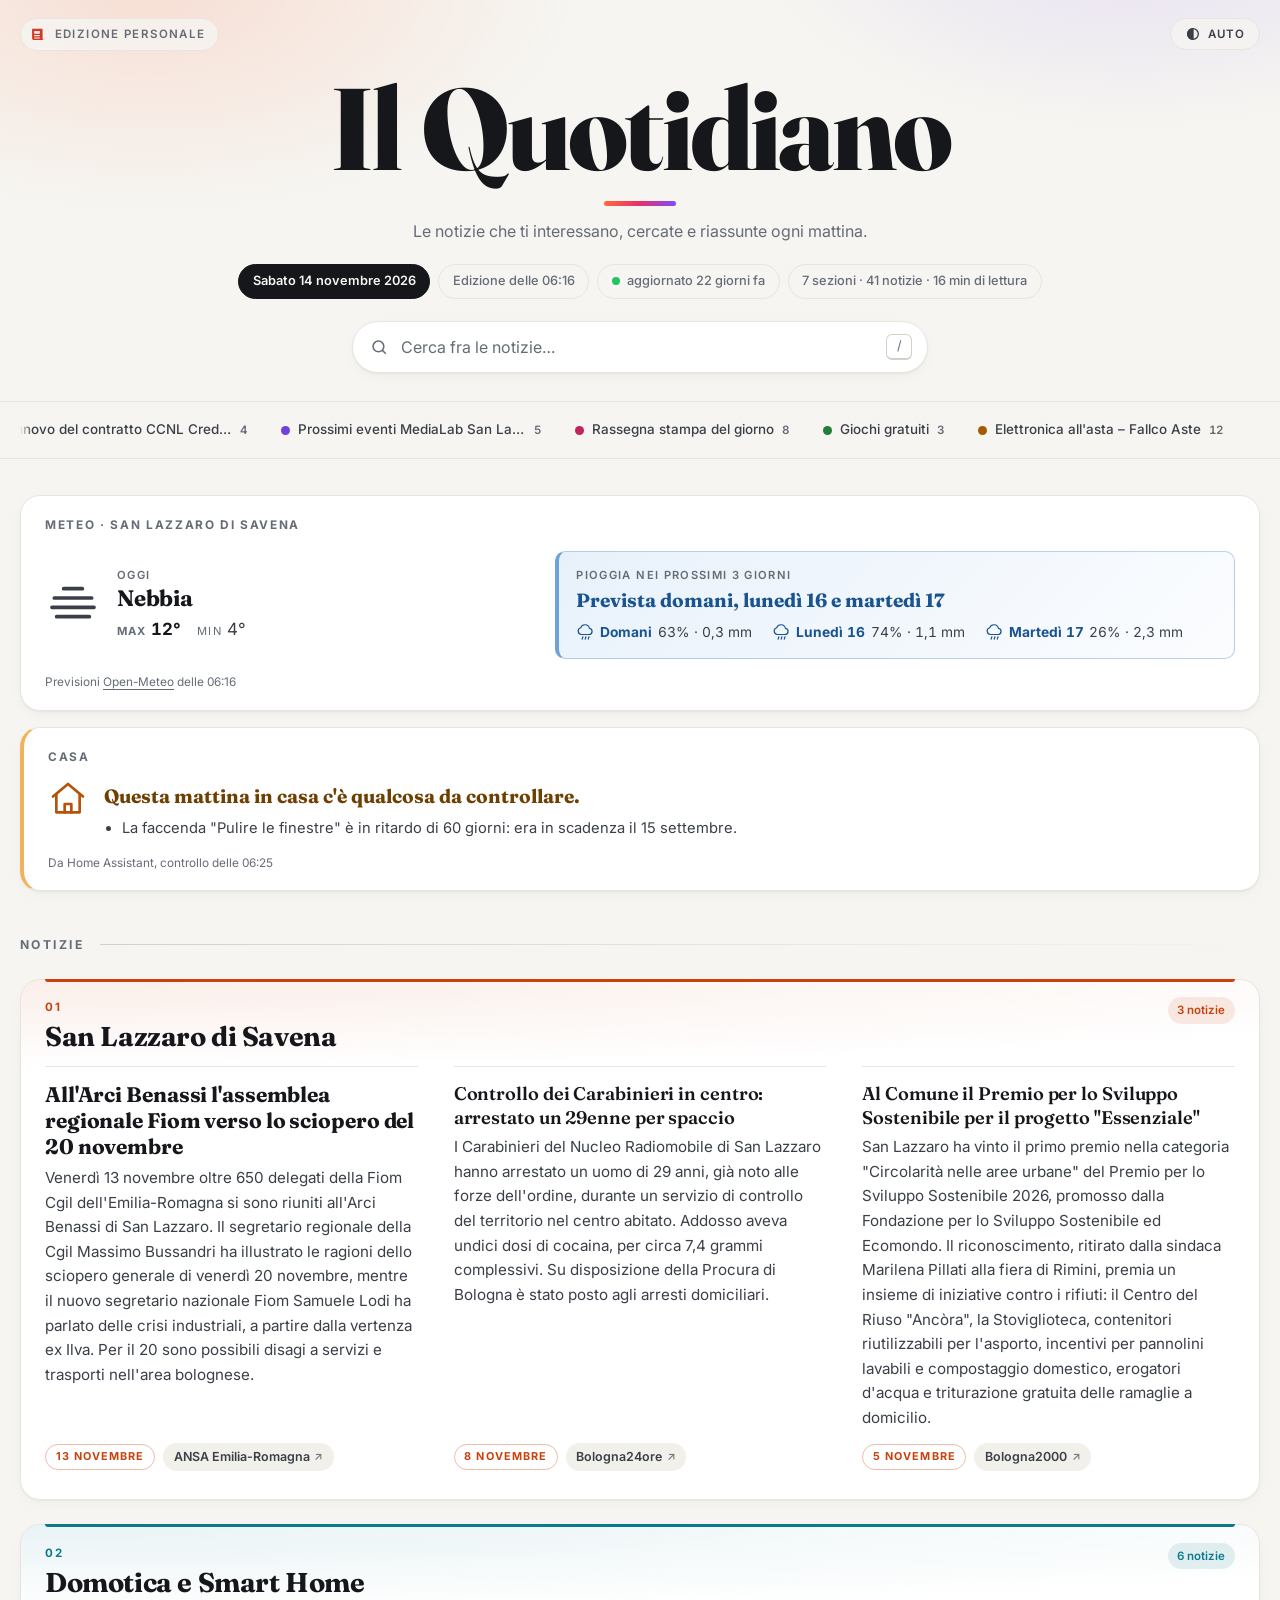
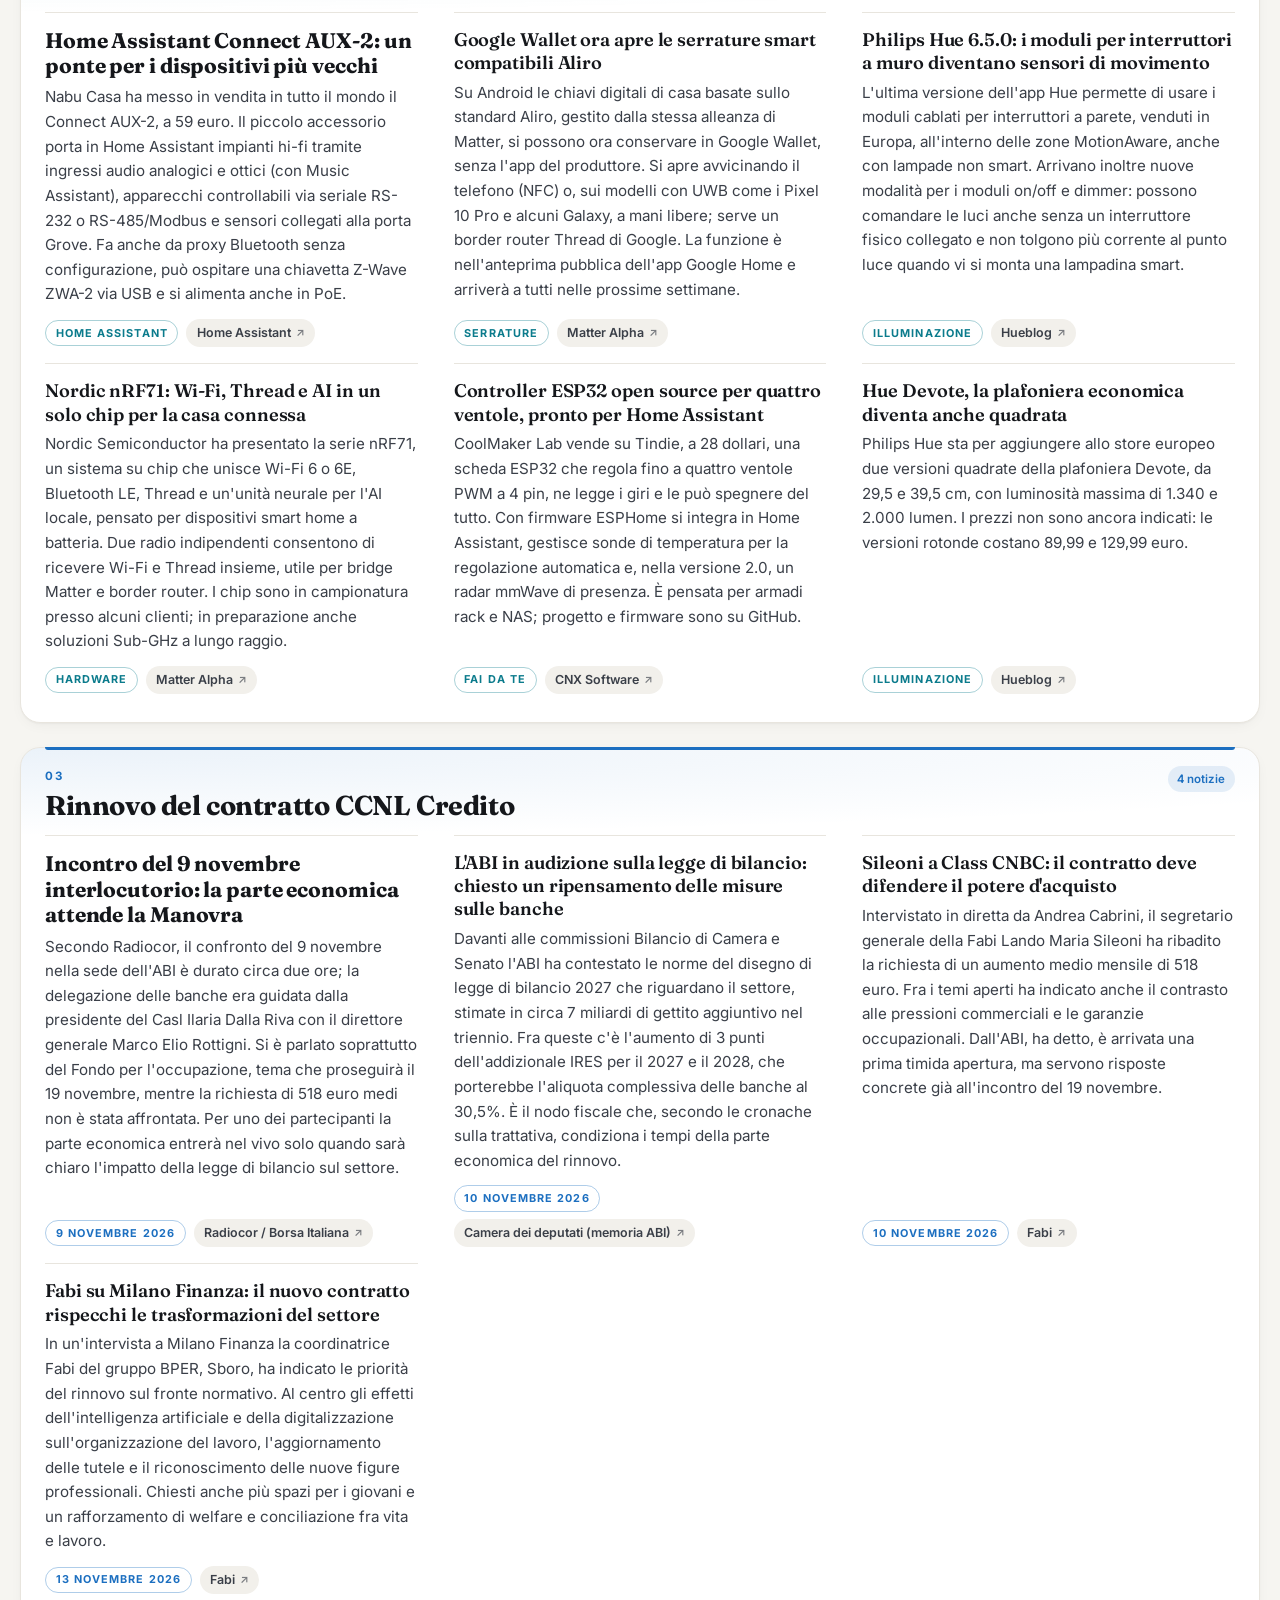
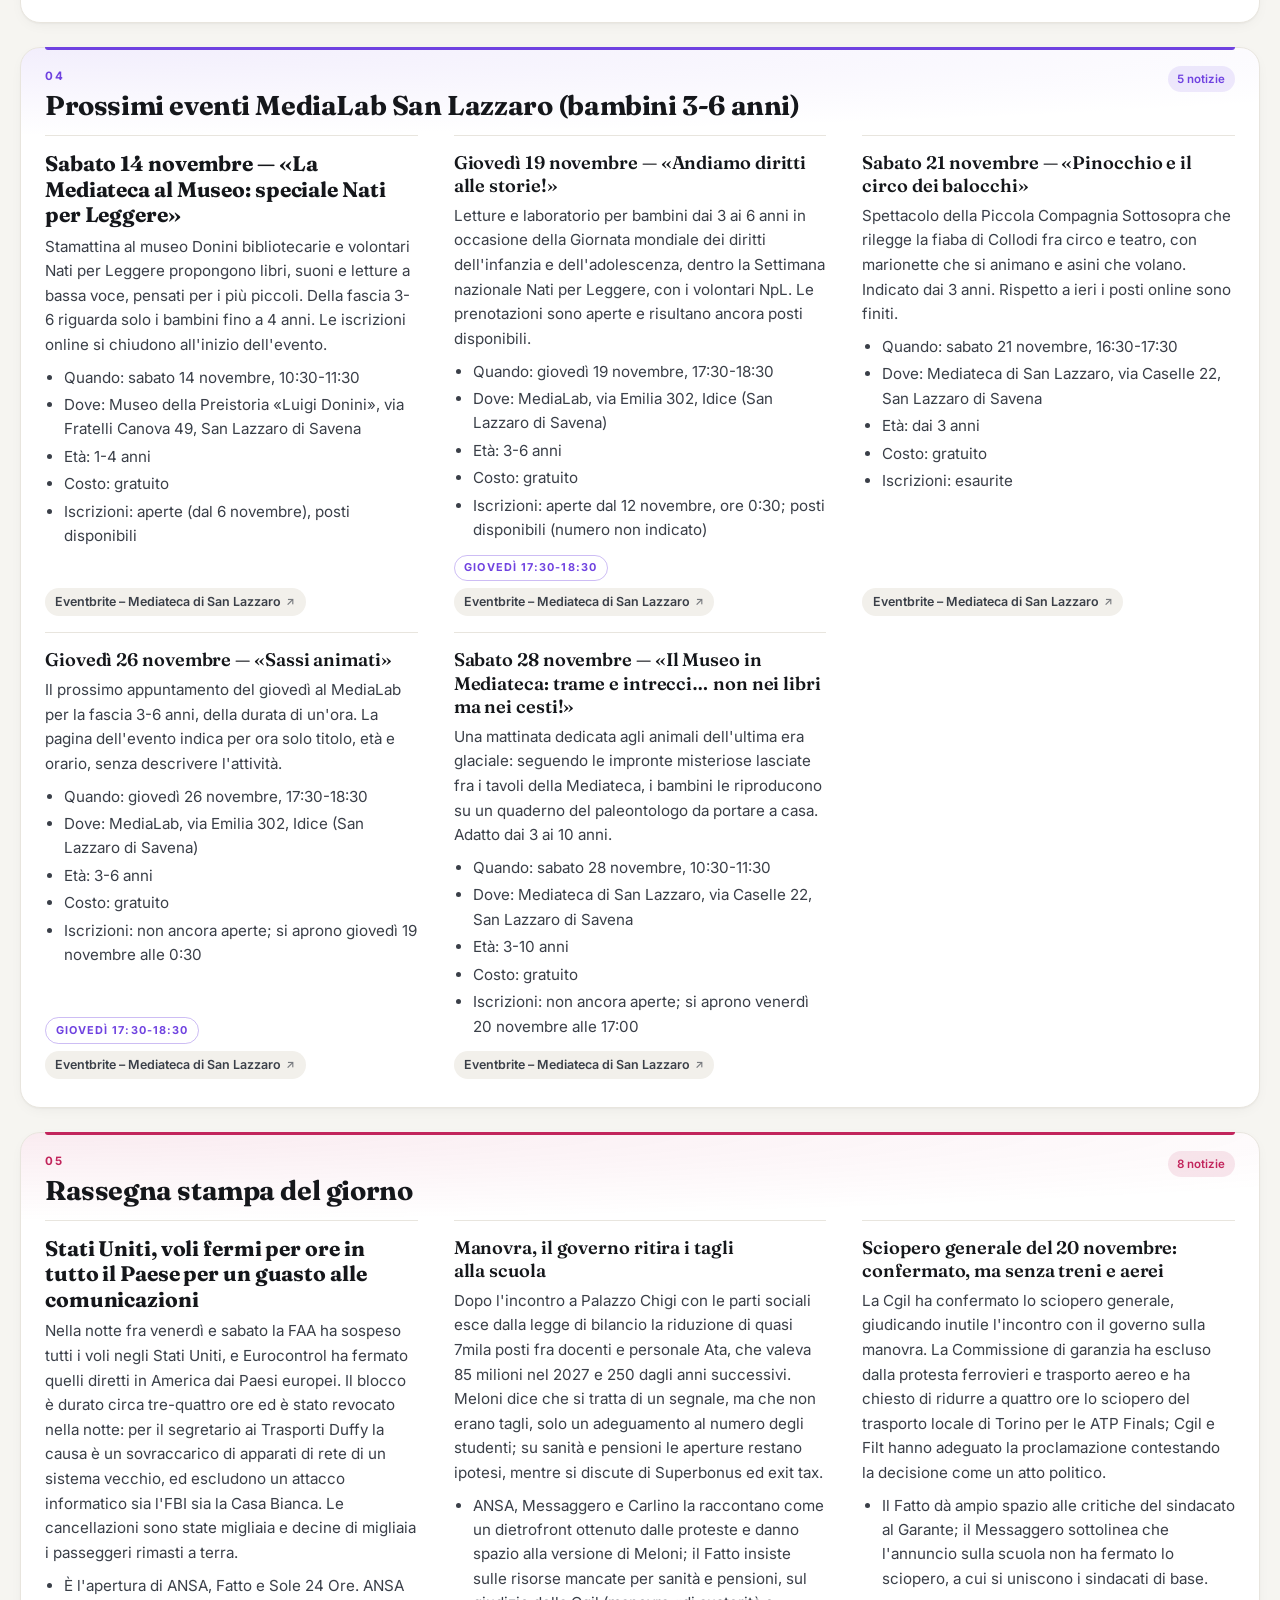
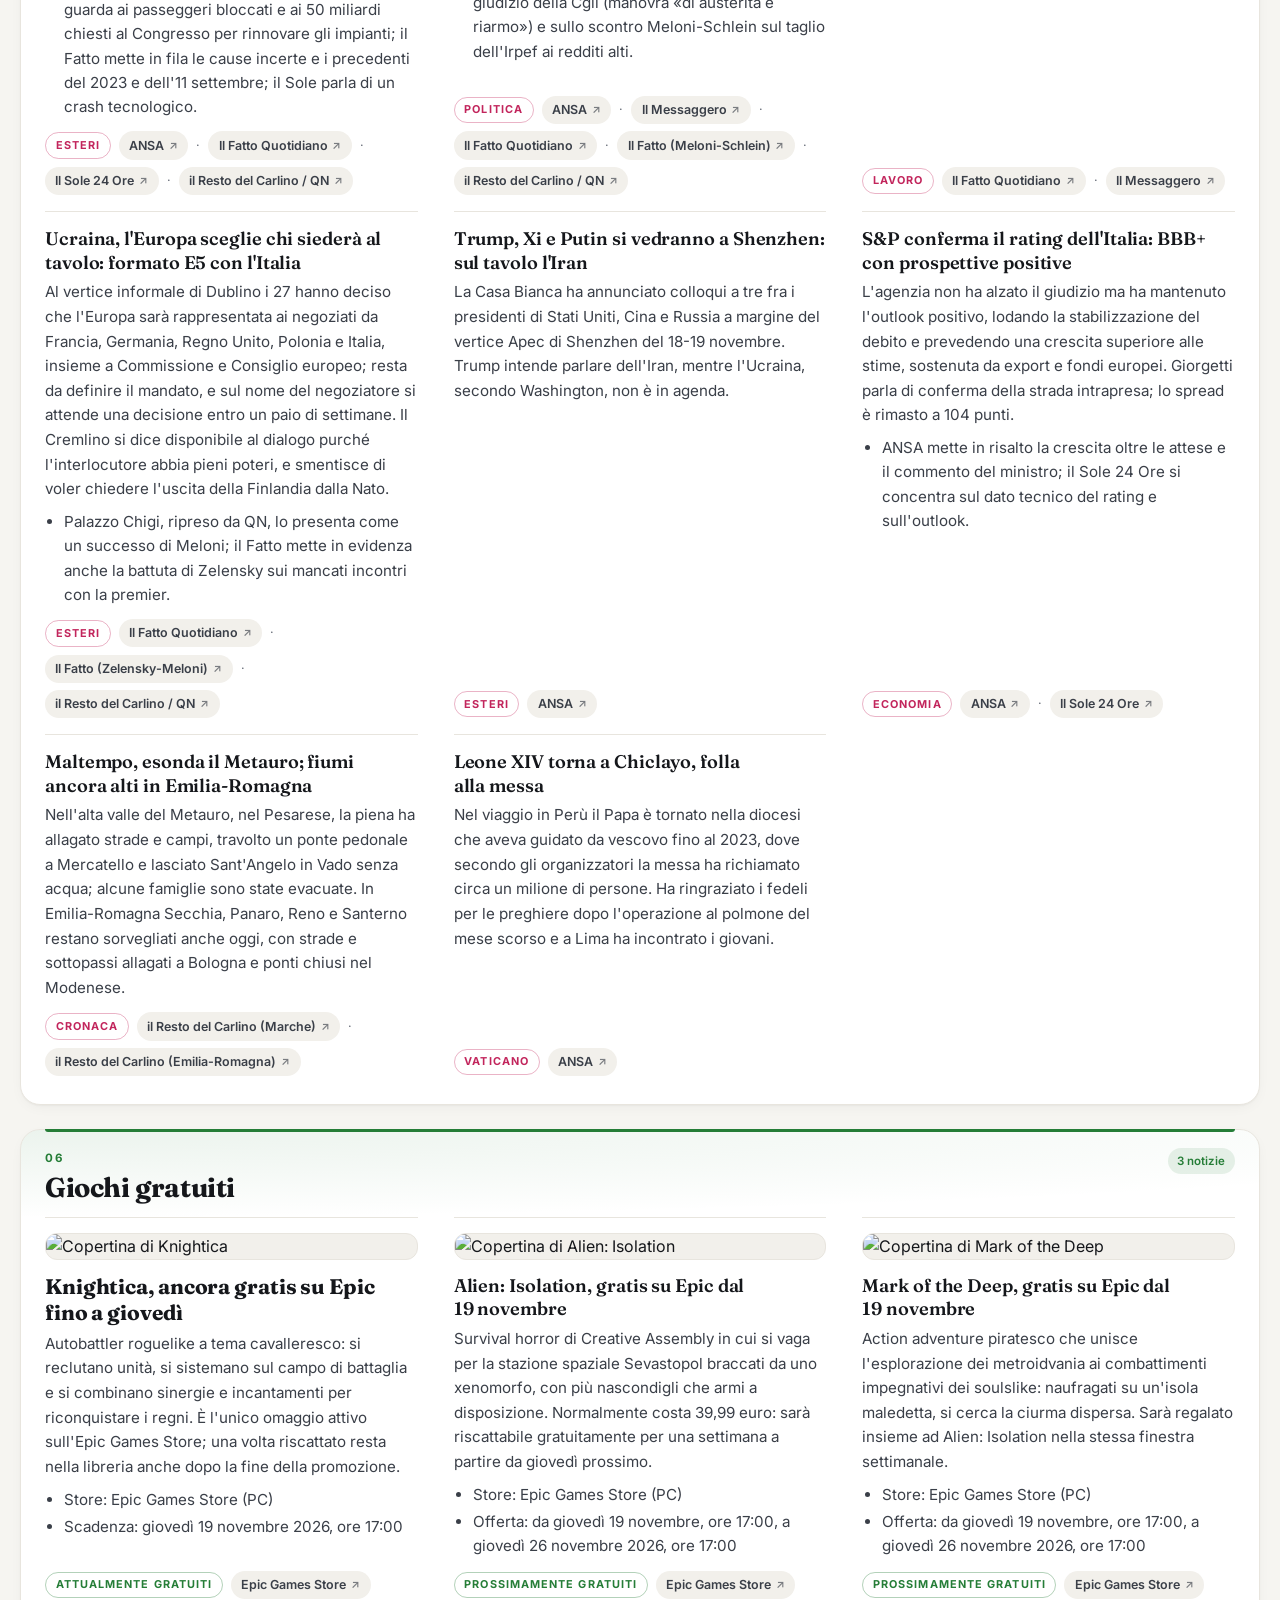
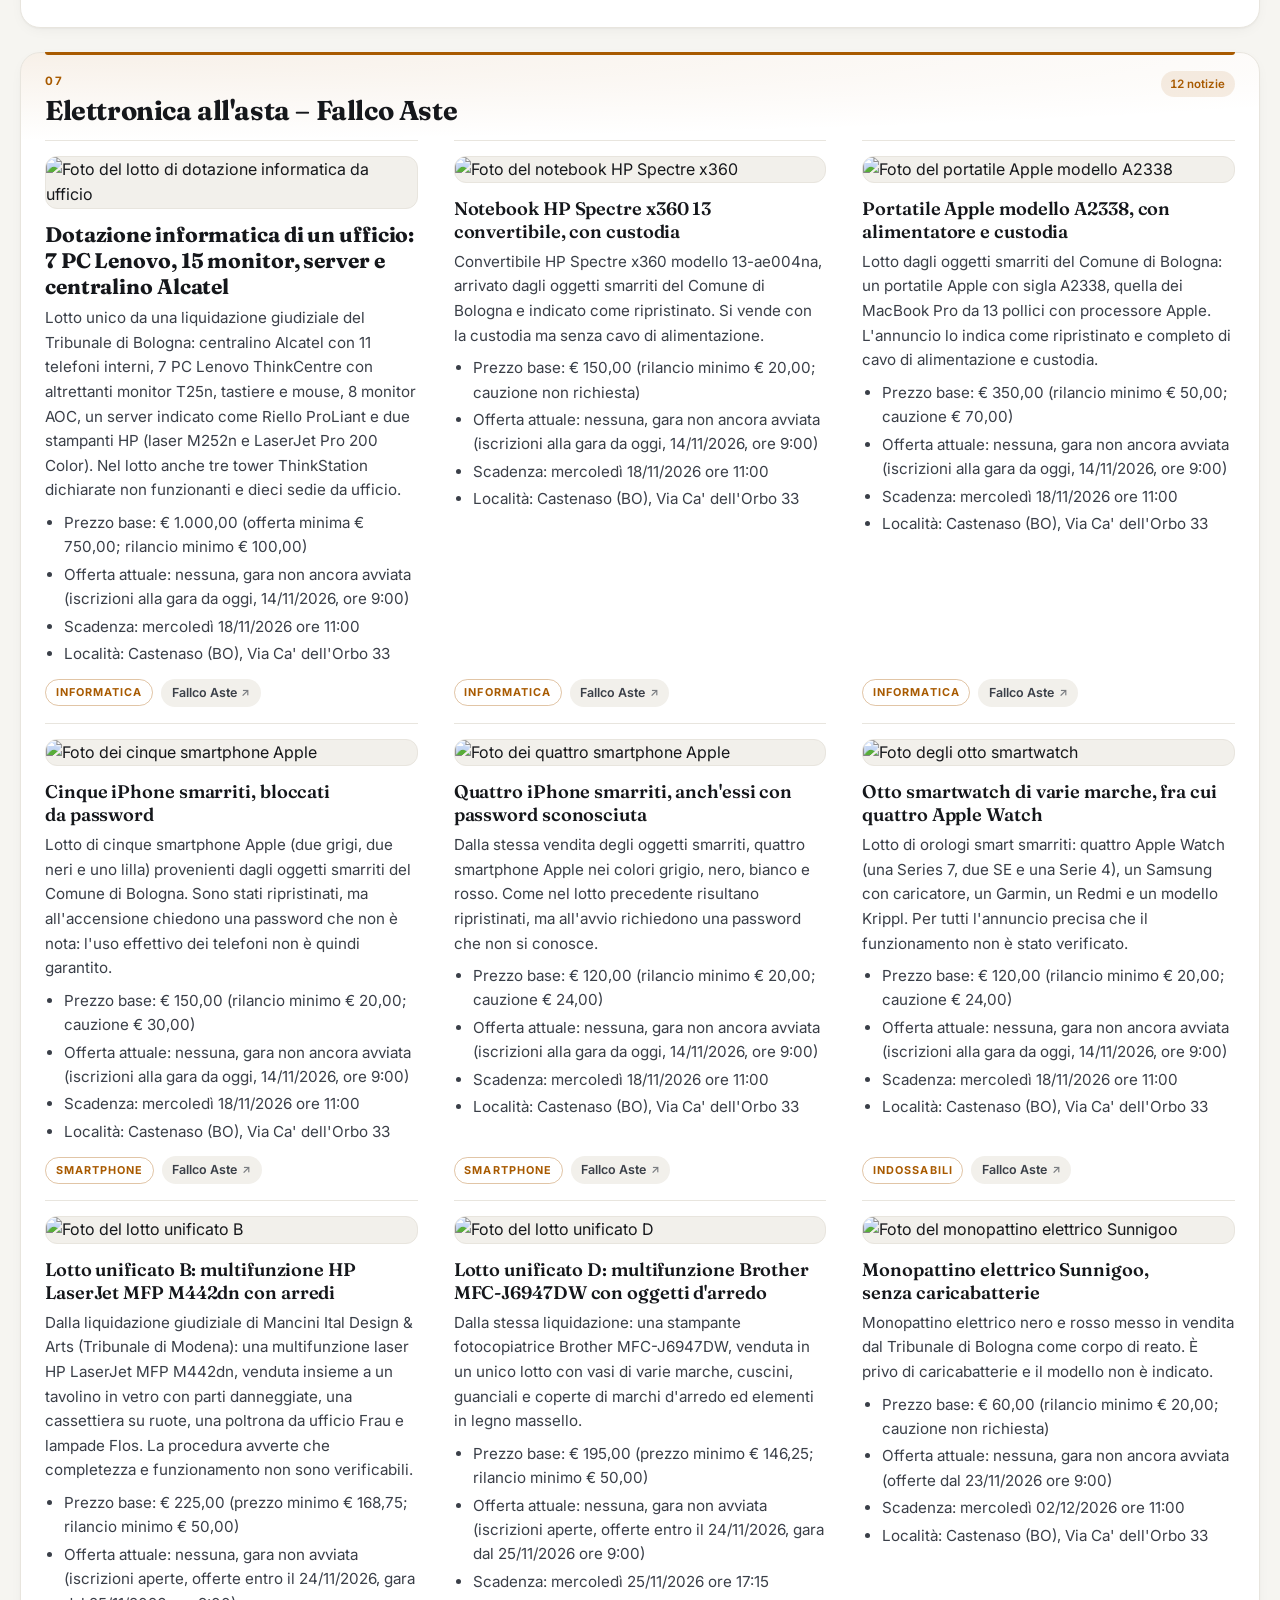
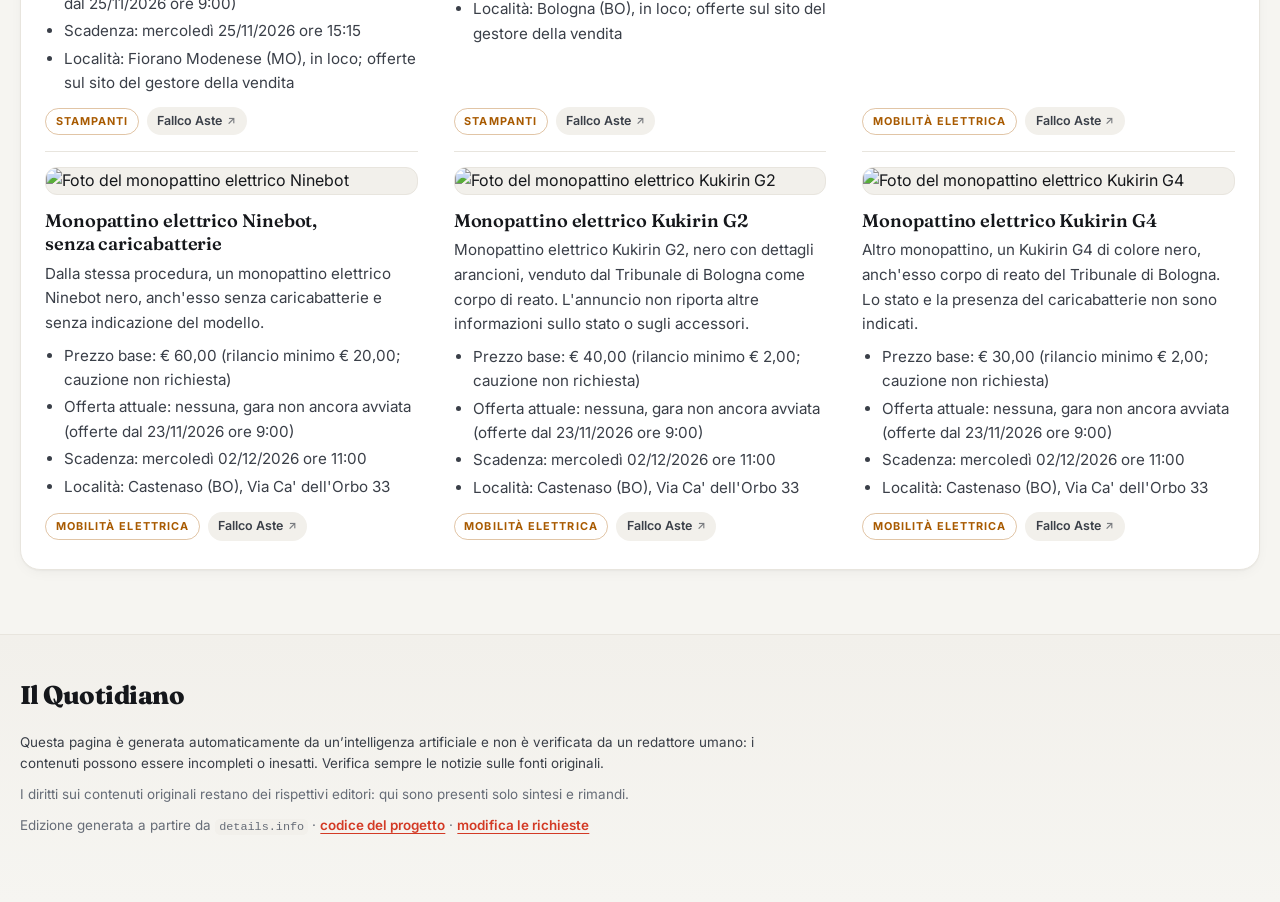
==== commit 870c5c0a: "Edizione del 14/11/2026 Co-Authored-By: Claude Opus 5.5 <noreply@anthropic.com> Claude-Session: http" ====
--- a/public/index.html
+++ b/public/index.html
@@ -215,6 +215,49 @@
               <p class="notizia__meta">
                 <span class="notizia__categoria">Illuminazione</span>
                 <a class="notizia__fonte" href="https://hueblog.com/2026/11/11/hue-devote-affordable-ceiling-light-now-available-in-a-square-shape/" rel="noopener">Hueblog</a>
+              </p>
+            </article>
+          </section>
+
+          <section class="riquadro">
+            <header class="riquadro__testata">
+              <h3 class="riquadro__titolo">Rinnovo del contratto CCNL Credito</h3>
+              <span class="riquadro__conteggio" data-ruolo="conteggio"></span>
+            </header>
+
+            <article class="notizia">
+              <h4 class="notizia__titolo">Incontro del 9 novembre interlocutorio: la parte economica attende la Manovra</h4>
+              <p class="notizia__testo">Secondo Radiocor, il confronto del 9 novembre nella sede dell'ABI è durato circa due ore; la delegazione delle banche era guidata dalla presidente del Casl Ilaria Dalla Riva con il direttore generale Marco Elio Rottigni. Si è parlato soprattutto del Fondo per l'occupazione, tema che proseguirà il 19 novembre, mentre la richiesta di 518 euro medi non è stata affrontata. Per uno dei partecipanti la parte economica entrerà nel vivo solo quando sarà chiaro l'impatto della legge di bilancio sul settore.</p>
+              <p class="notizia__meta">
+                <span class="notizia__categoria">9 novembre 2026</span>
+                <a class="notizia__fonte" href="https://www.borsaitaliana.it/borsa/notizie/radiocor/finanza/dettaglio/banche-sul-contratto-incontro-interlocutorio-tra-abi-e-sindacati-nRC_09112026_1648_499133517.html" rel="noopener">Radiocor / Borsa Italiana</a>
+              </p>
+            </article>
+
+            <article class="notizia">
+              <h4 class="notizia__titolo">L'ABI in audizione sulla legge di bilancio: chiesto un ripensamento delle misure sulle banche</h4>
+              <p class="notizia__testo">Davanti alle commissioni Bilancio di Camera e Senato l'ABI ha contestato le norme del disegno di legge di bilancio 2027 che riguardano il settore, stimate in circa 7 miliardi di gettito aggiuntivo nel triennio. Fra queste c'è l'aumento di 3 punti dell'addizionale IRES per il 2027 e il 2028, che porterebbe l'aliquota complessiva delle banche al 30,5%. È il nodo fiscale che, secondo le cronache sulla trattativa, condiziona i tempi della parte economica del rinnovo.</p>
+              <p class="notizia__meta">
+                <span class="notizia__categoria">10 novembre 2026</span>
+                <a class="notizia__fonte" href="https://documenti.camera.it/leg19/documentiAcquisiti/COM05/Audizioni/leg19.com05.Audizioni.Memoria.PUBBLICO.ideGes.106129.10-11-2026-09-27-11.846.pdf" rel="noopener">Camera dei deputati (memoria ABI)</a>
+              </p>
+            </article>
+
+            <article class="notizia">
+              <h4 class="notizia__titolo">Sileoni a Class CNBC: il contratto deve difendere il potere d'acquisto</h4>
+              <p class="notizia__testo">Intervistato in diretta da Andrea Cabrini, il segretario generale della Fabi Lando Maria Sileoni ha ribadito la richiesta di un aumento medio mensile di 518 euro. Fra i temi aperti ha indicato anche il contrasto alle pressioni commerciali e le garanzie occupazionali. Dall'ABI, ha detto, è arrivata una prima timida apertura, ma servono risposte concrete già all'incontro del 19 novembre.</p>
+              <p class="notizia__meta">
+                <span class="notizia__categoria">10 novembre 2026</span>
+                <a class="notizia__fonte" href="https://www.fabi.it/2026/11/10/sileoni-a-class-cnbc-un-contratto-che-difenda-il-potere-di-acquisto-dei-lavoratori/" rel="noopener">Fabi</a>
+              </p>
+            </article>
+
+            <article class="notizia">
+              <h4 class="notizia__titolo">Fabi su Milano Finanza: il nuovo contratto rispecchi le trasformazioni del settore</h4>
+              <p class="notizia__testo">In un'intervista a Milano Finanza la coordinatrice Fabi del gruppo BPER, Sboro, ha indicato le priorità del rinnovo sul fronte normativo. Al centro gli effetti dell'intelligenza artificiale e della digitalizzazione sull'organizzazione del lavoro, l'aggiornamento delle tutele e il riconoscimento delle nuove figure professionali. Chiesti anche più spazi per i giovani e un rafforzamento di welfare e conciliazione fra vita e lavoro.</p>
+              <p class="notizia__meta">
+                <span class="notizia__categoria">13 novembre 2026</span>
+                <a class="notizia__fonte" href="https://www.fabi.it/2026/11/13/sboro-su-milano-finanza-il-contratto-nazionale-rispecchi-le-trasformazioni-del-settore/" rel="noopener">Fabi</a>
               </p>
             </article>
           </section>
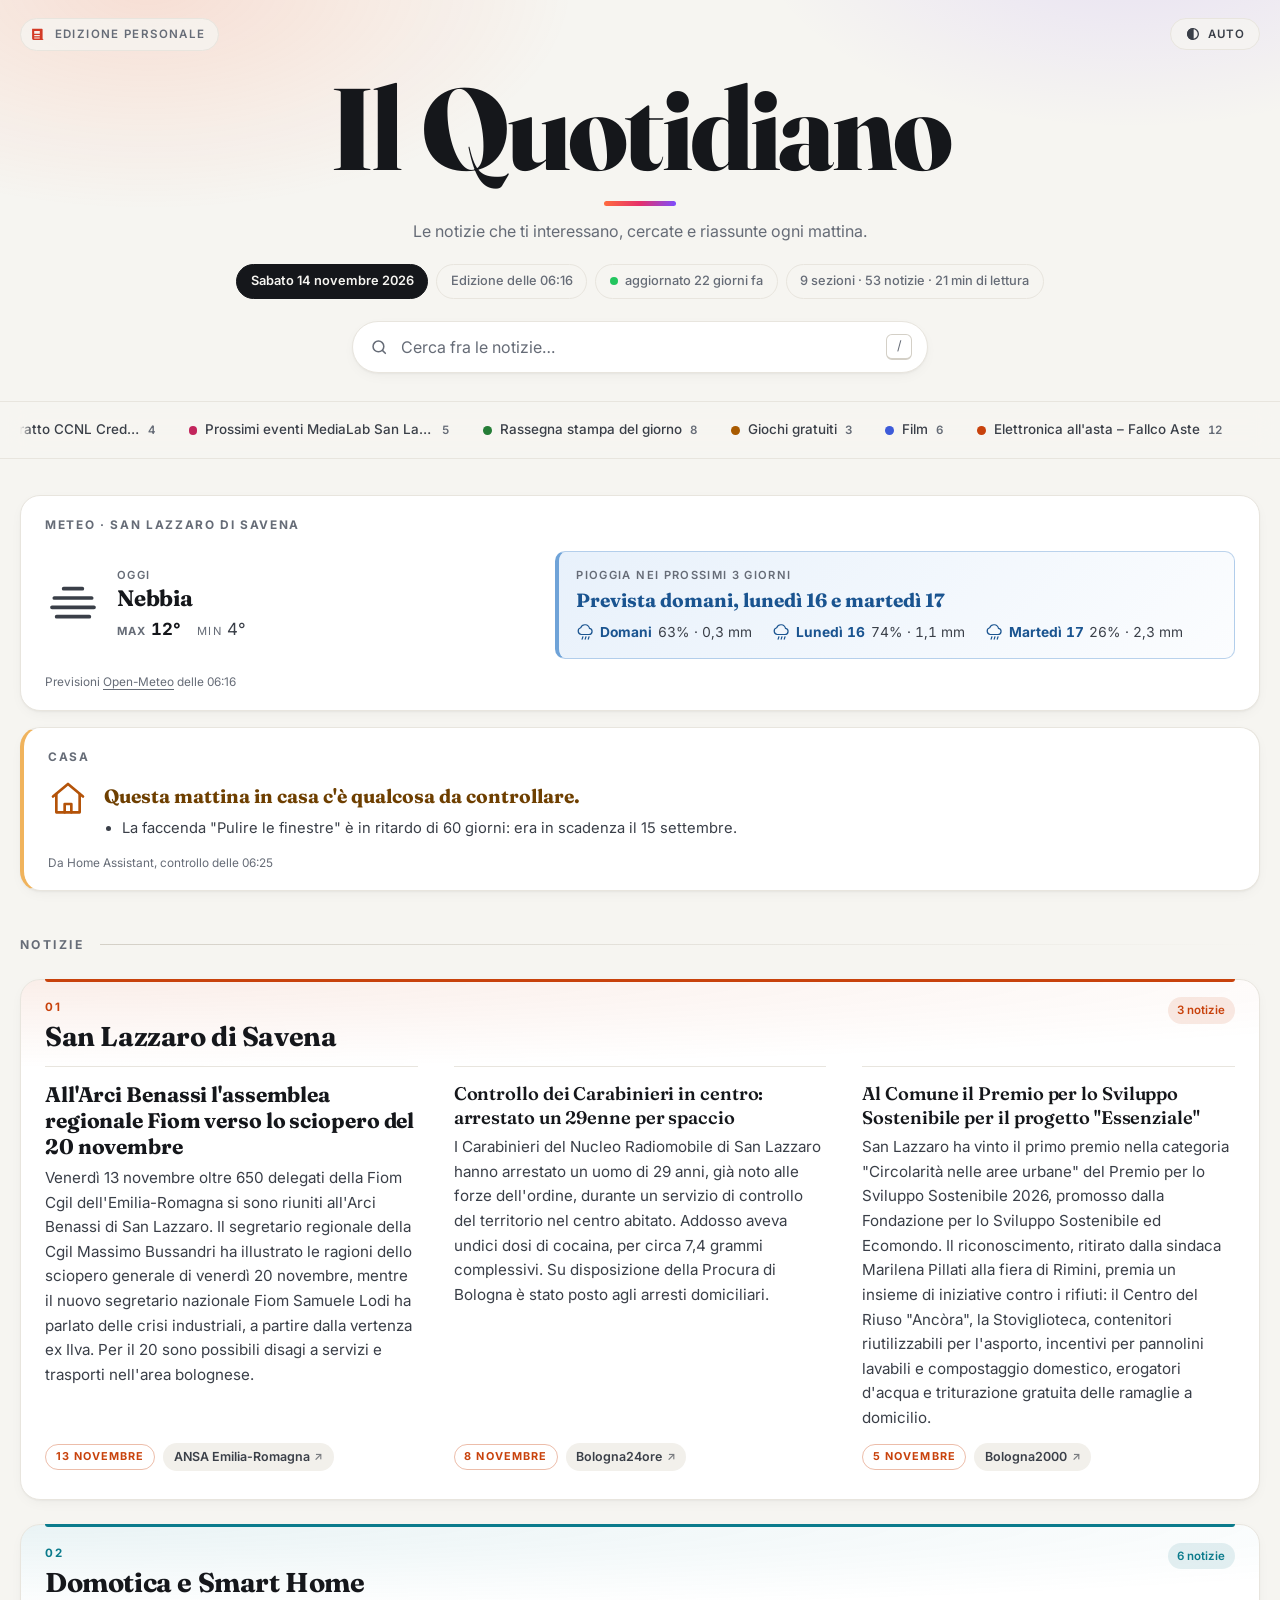
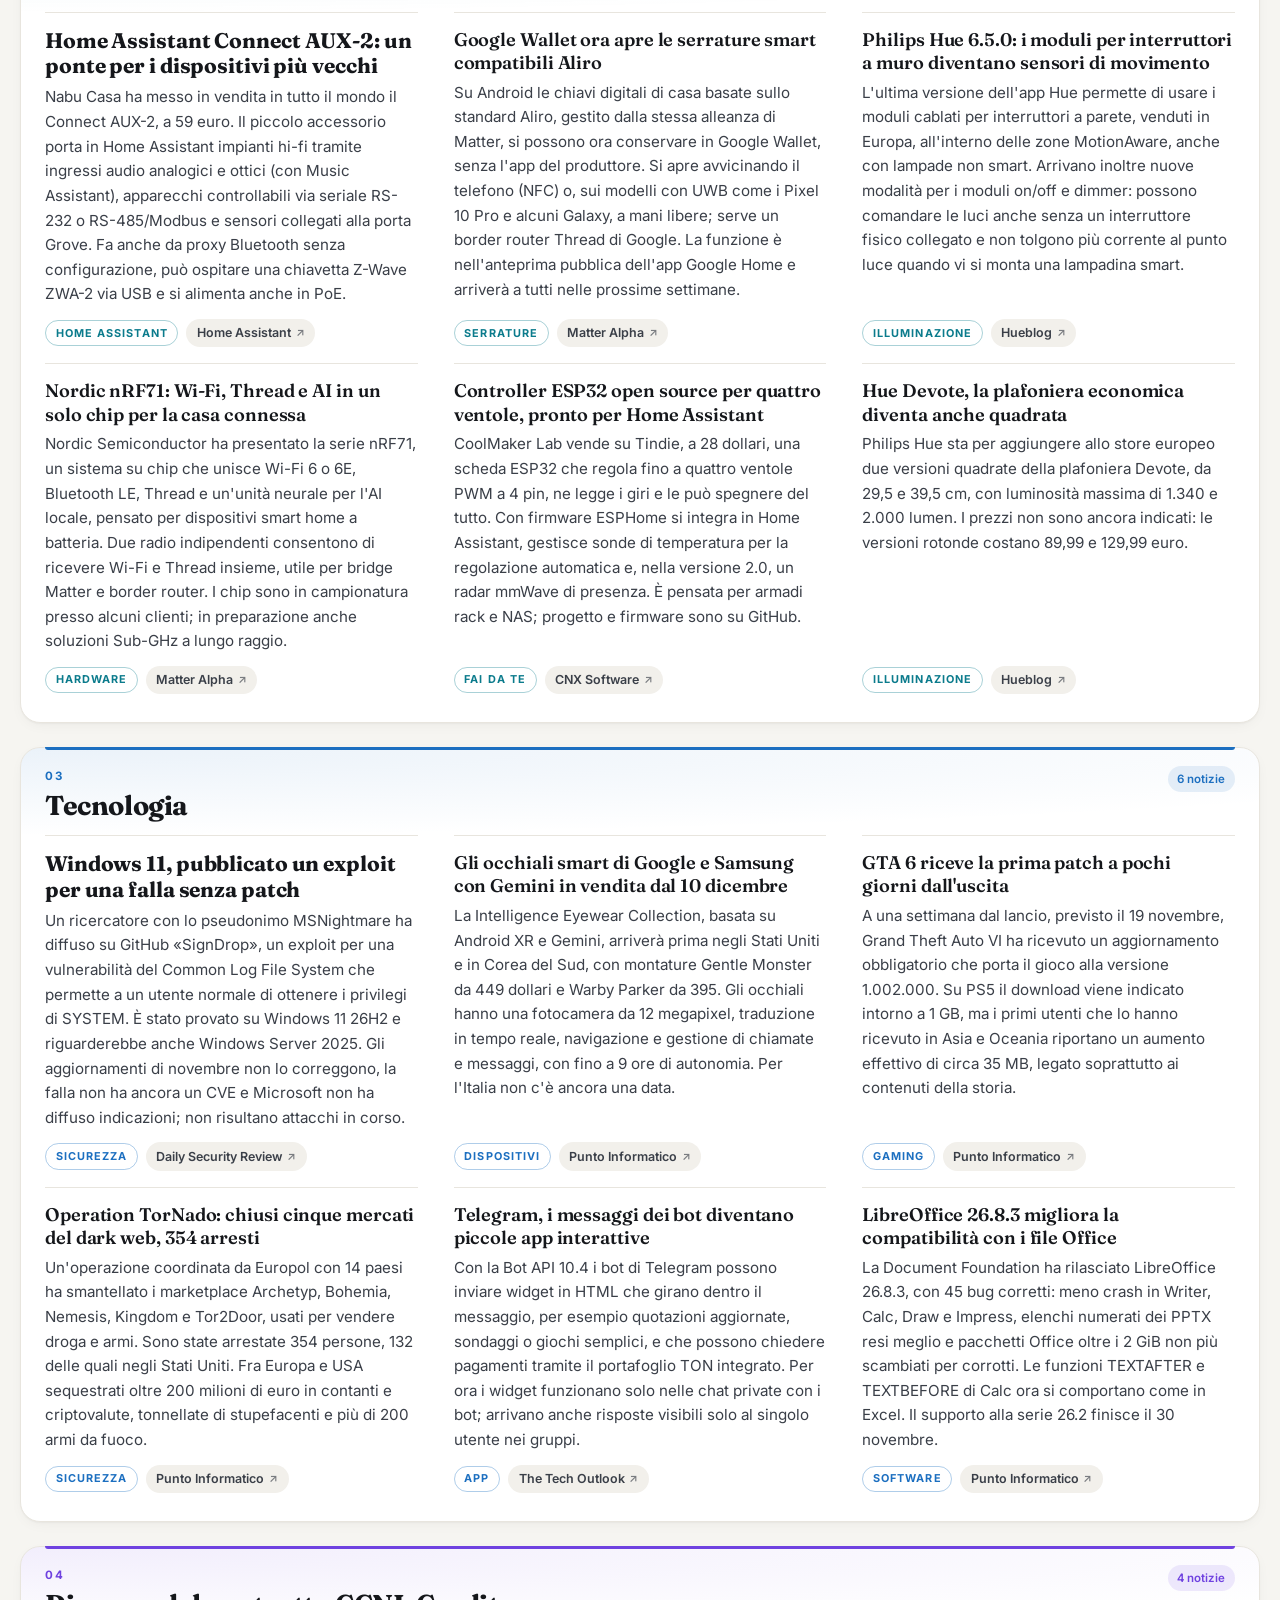
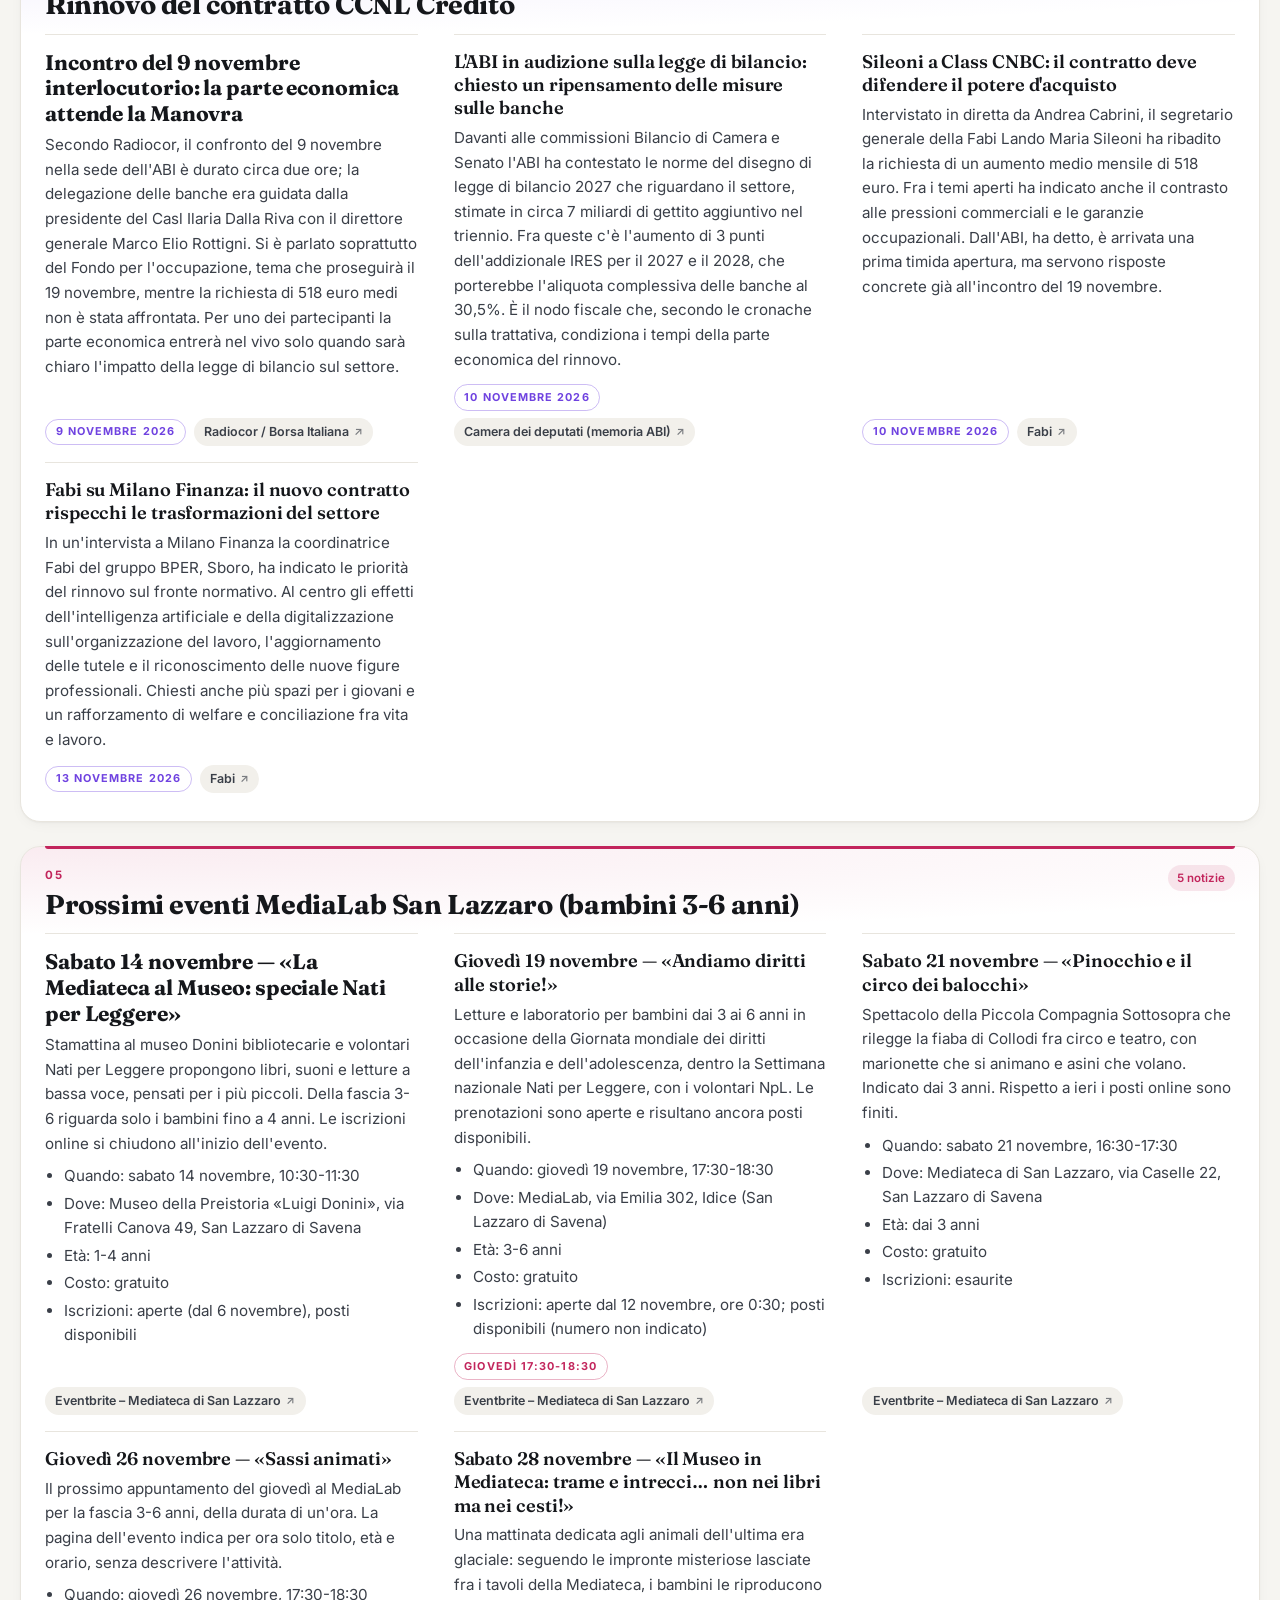
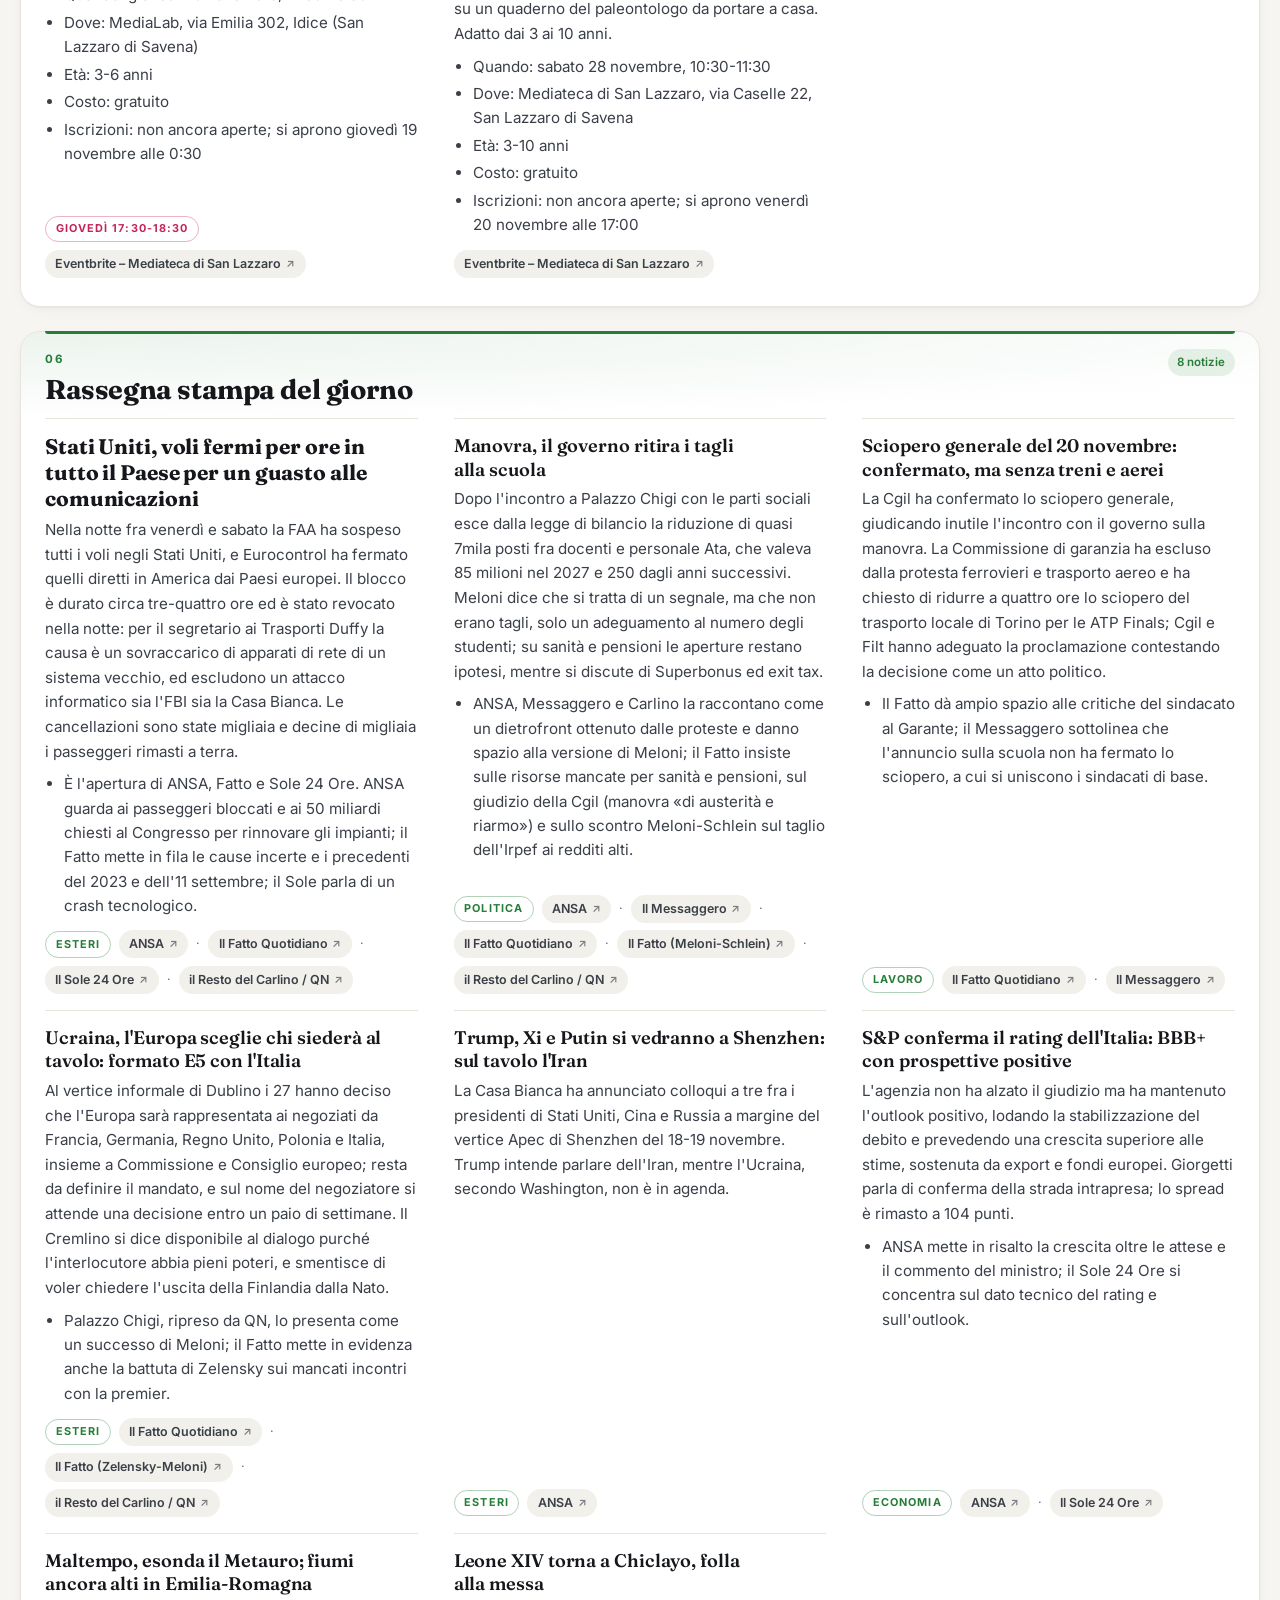
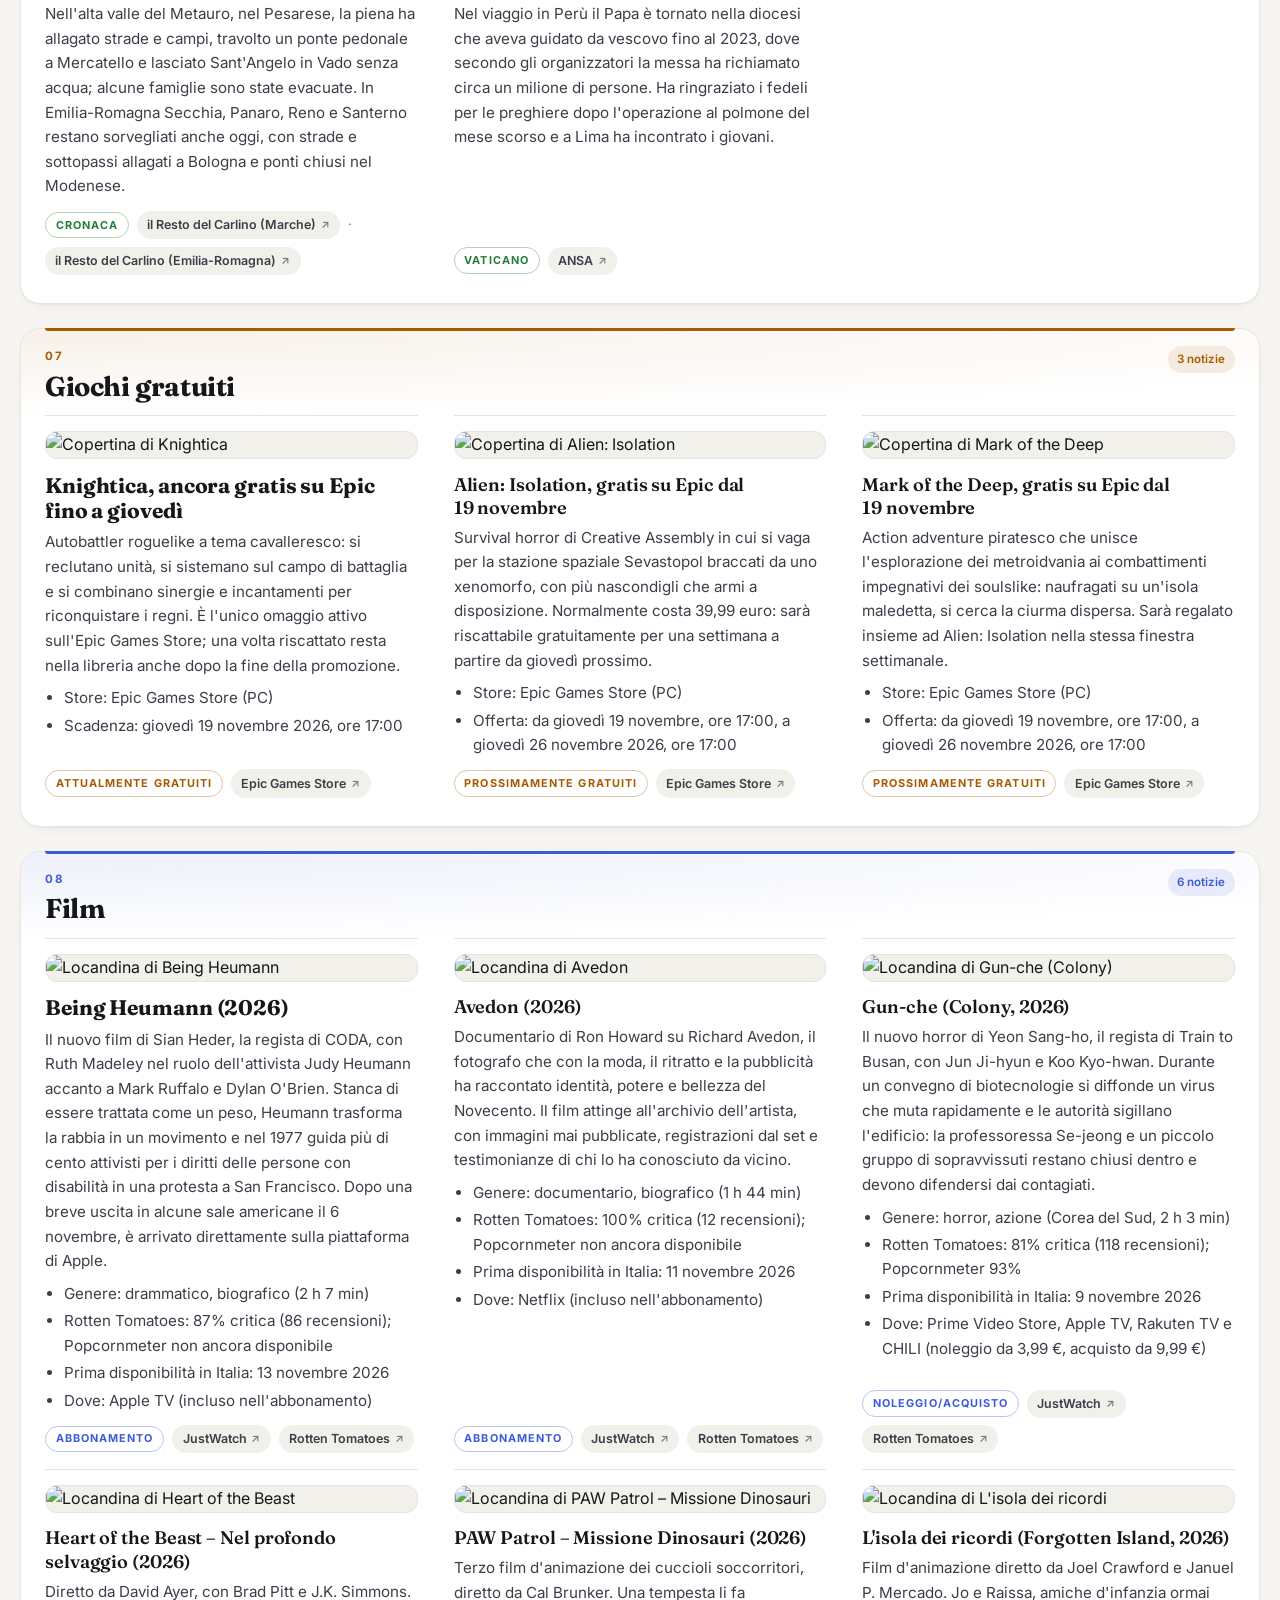
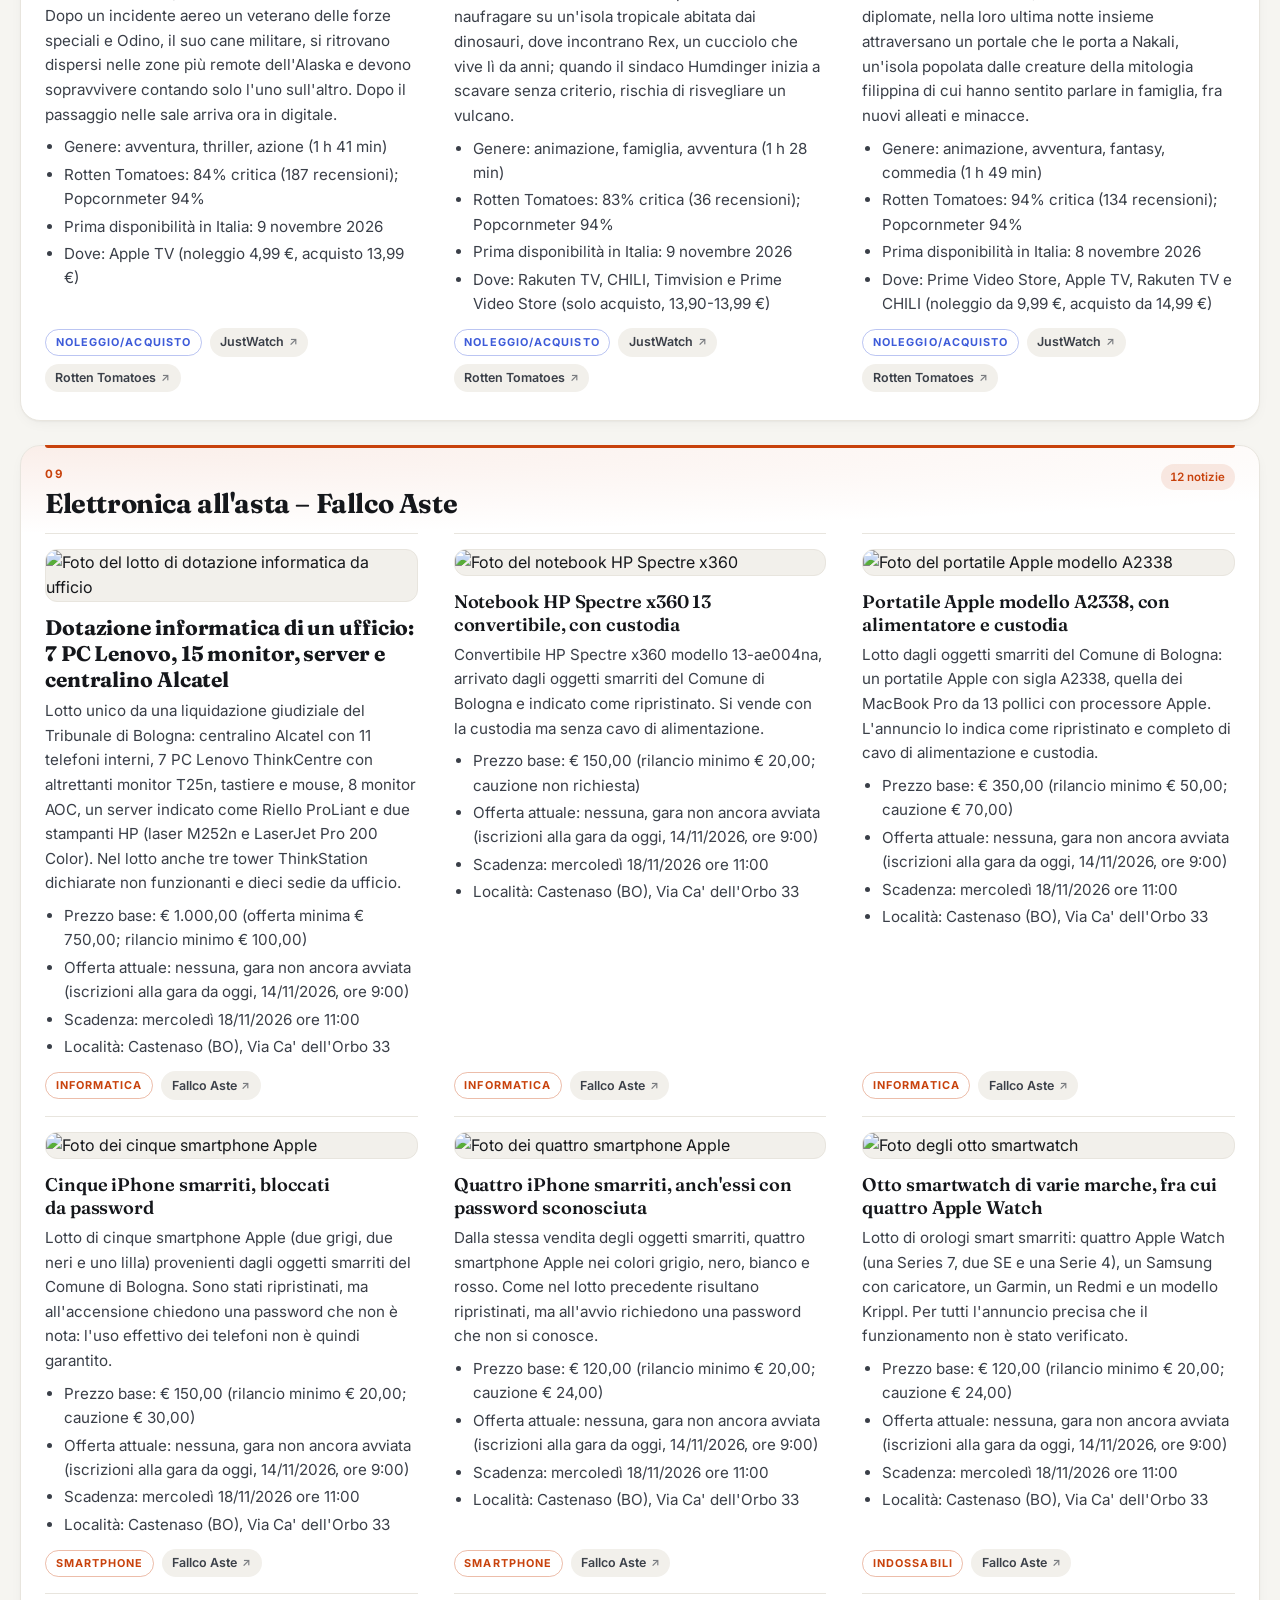
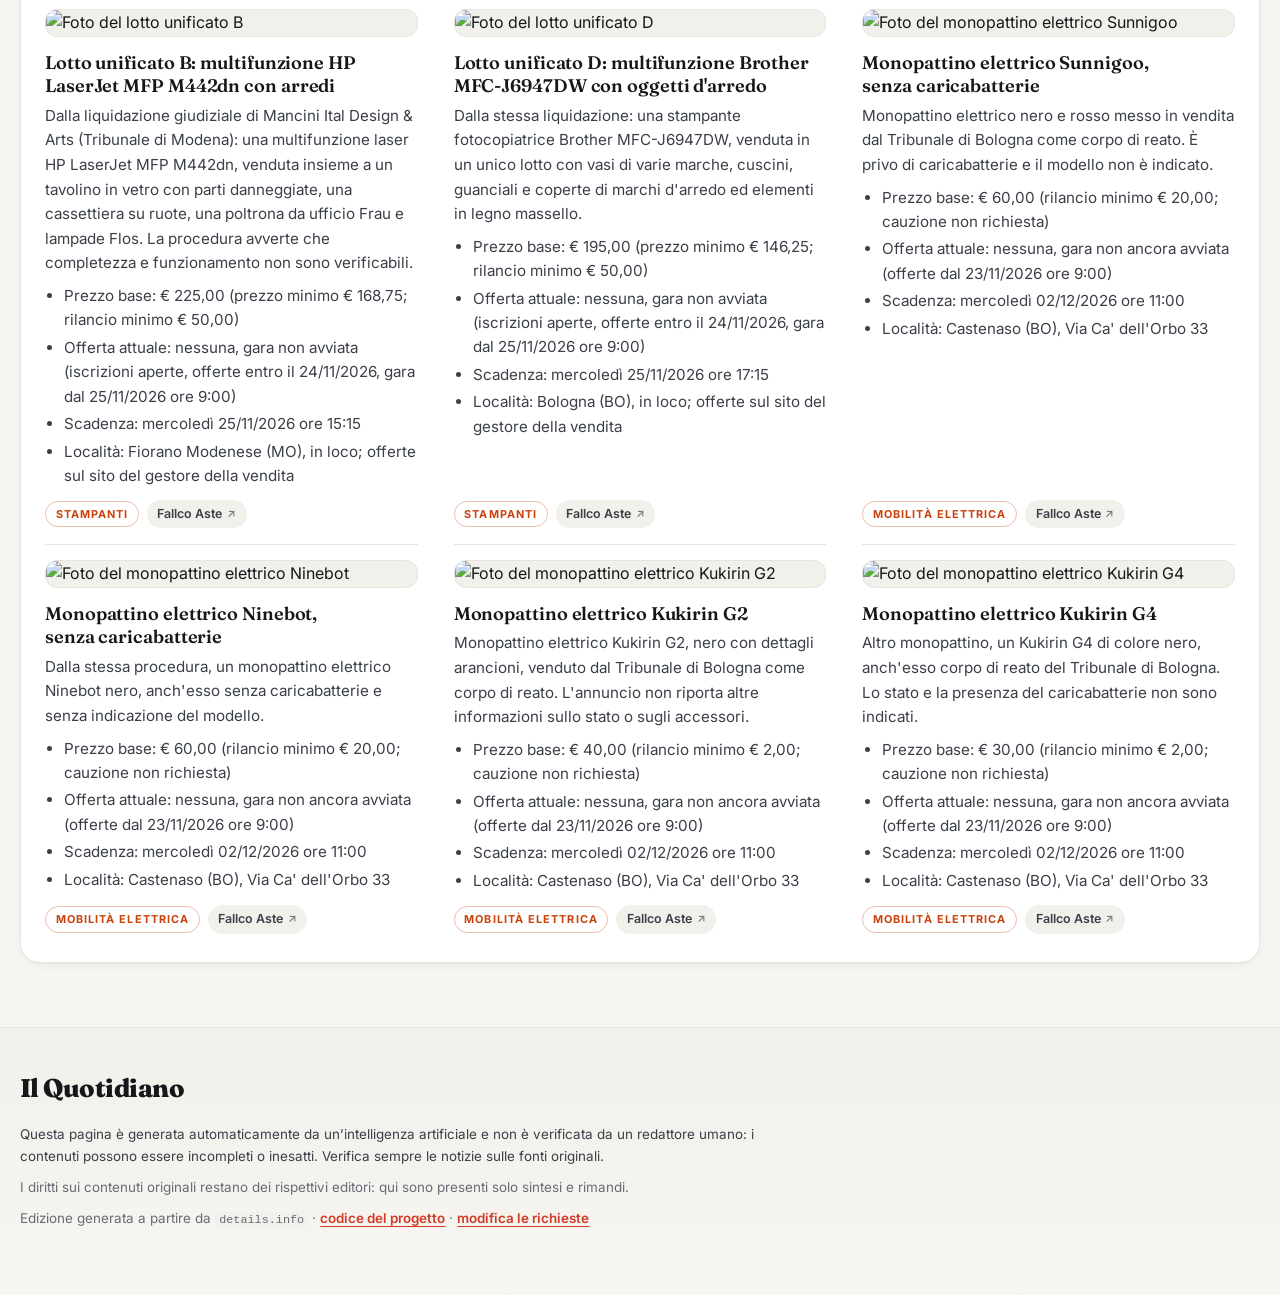
==== commit c47c6f4b: "Edizione del 14/11/2026 Co-Authored-By: Claude Opus 5.5 <noreply@anthropic.com> Claude-Session: http" ====
--- a/public/index.html
+++ b/public/index.html
@@ -221,6 +221,67 @@
 
           <section class="riquadro">
             <header class="riquadro__testata">
+              <h3 class="riquadro__titolo">Tecnologia</h3>
+              <span class="riquadro__conteggio" data-ruolo="conteggio"></span>
+            </header>
+
+            <article class="notizia">
+              <h4 class="notizia__titolo">Windows 11, pubblicato un exploit per una falla senza patch</h4>
+              <p class="notizia__testo">Un ricercatore con lo pseudonimo MSNightmare ha diffuso su GitHub «SignDrop», un exploit per una vulnerabilità del Common Log File System che permette a un utente normale di ottenere i privilegi di SYSTEM. È stato provato su Windows 11 26H2 e riguarderebbe anche Windows Server 2025. Gli aggiornamenti di novembre non lo correggono, la falla non ha ancora un CVE e Microsoft non ha diffuso indicazioni; non risultano attacchi in corso.</p>
+              <p class="notizia__meta">
+                <span class="notizia__categoria">Sicurezza</span>
+                <a class="notizia__fonte" href="https://dailysecurityreview.com/resources/signdrop-windows-clfs-zero-day-exploit-published-no-patch/" rel="noopener">Daily Security Review</a>
+              </p>
+            </article>
+
+            <article class="notizia">
+              <h4 class="notizia__titolo">Gli occhiali smart di Google e Samsung con Gemini in vendita dal 10 dicembre</h4>
+              <p class="notizia__testo">La Intelligence Eyewear Collection, basata su Android XR e Gemini, arriverà prima negli Stati Uniti e in Corea del Sud, con montature Gentle Monster da 449 dollari e Warby Parker da 395. Gli occhiali hanno una fotocamera da 12 megapixel, traduzione in tempo reale, navigazione e gestione di chiamate e messaggi, con fino a 9 ore di autonomia. Per l'Italia non c'è ancora una data.</p>
+              <p class="notizia__meta">
+                <span class="notizia__categoria">Dispositivi</span>
+                <a class="notizia__fonte" href="https://www.punto-informatico.it/google-apre-vendite-smart-glass-gemini/" rel="noopener">Punto Informatico</a>
+              </p>
+            </article>
+
+            <article class="notizia">
+              <h4 class="notizia__titolo">GTA 6 riceve la prima patch a pochi giorni dall'uscita</h4>
+              <p class="notizia__testo">A una settimana dal lancio, previsto il 19 novembre, Grand Theft Auto VI ha ricevuto un aggiornamento obbligatorio che porta il gioco alla versione 1.002.000. Su PS5 il download viene indicato intorno a 1 GB, ma i primi utenti che lo hanno ricevuto in Asia e Oceania riportano un aumento effettivo di circa 35 MB, legato soprattutto ai contenuti della storia.</p>
+              <p class="notizia__meta">
+                <span class="notizia__categoria">Gaming</span>
+                <a class="notizia__fonte" href="https://www.punto-informatico.it/gta-6-aggiornato-prima-lancio-patch-1-gb/" rel="noopener">Punto Informatico</a>
+              </p>
+            </article>
+
+            <article class="notizia">
+              <h4 class="notizia__titolo">Operation TorNado: chiusi cinque mercati del dark web, 354 arresti</h4>
+              <p class="notizia__testo">Un'operazione coordinata da Europol con 14 paesi ha smantellato i marketplace Archetyp, Bohemia, Nemesis, Kingdom e Tor2Door, usati per vendere droga e armi. Sono state arrestate 354 persone, 132 delle quali negli Stati Uniti. Fra Europa e USA sequestrati oltre 200 milioni di euro in contanti e criptovalute, tonnellate di stupefacenti e più di 200 armi da fuoco.</p>
+              <p class="notizia__meta">
+                <span class="notizia__categoria">Sicurezza</span>
+                <a class="notizia__fonte" href="https://www.punto-informatico.it/operation-tornado-marketplace-dark-web-354-arresti/" rel="noopener">Punto Informatico</a>
+              </p>
+            </article>
+
+            <article class="notizia">
+              <h4 class="notizia__titolo">Telegram, i messaggi dei bot diventano piccole app interattive</h4>
+              <p class="notizia__testo">Con la Bot API 10.4 i bot di Telegram possono inviare widget in HTML che girano dentro il messaggio, per esempio quotazioni aggiornate, sondaggi o giochi semplici, e che possono chiedere pagamenti tramite il portafoglio TON integrato. Per ora i widget funzionano solo nelle chat private con i bot; arrivano anche risposte visibili solo al singolo utente nei gruppi.</p>
+              <p class="notizia__meta">
+                <span class="notizia__categoria">App</span>
+                <a class="notizia__fonte" href="https://www.thetechoutlook.com/news/apps/telegram-bot-api-10-4-released-with-interactive-message-widgets-ton-wallet-support-and-more/" rel="noopener">The Tech Outlook</a>
+              </p>
+            </article>
+
+            <article class="notizia">
+              <h4 class="notizia__titolo">LibreOffice 26.8.3 migliora la compatibilità con i file Office</h4>
+              <p class="notizia__testo">La Document Foundation ha rilasciato LibreOffice 26.8.3, con 45 bug corretti: meno crash in Writer, Calc, Draw e Impress, elenchi numerati dei PPTX resi meglio e pacchetti Office oltre i 2 GiB non più scambiati per corrotti. Le funzioni TEXTAFTER e TEXTBEFORE di Calc ora si comportano come in Excel. Il supporto alla serie 26.2 finisce il 30 novembre.</p>
+              <p class="notizia__meta">
+                <span class="notizia__categoria">Software</span>
+                <a class="notizia__fonte" href="https://www.punto-informatico.it/libreoffice-26-8-3-meno-problemi-file-word-excel-powerpoint/" rel="noopener">Punto Informatico</a>
+              </p>
+            </article>
+          </section>
+
+          <section class="riquadro">
+            <header class="riquadro__testata">
               <h3 class="riquadro__titolo">Rinnovo del contratto CCNL Credito</h3>
               <span class="riquadro__conteggio" data-ruolo="conteggio"></span>
             </header>
@@ -457,6 +518,115 @@
               <p class="notizia__meta">
                 <span class="notizia__categoria">Prossimamente gratuiti</span>
                 <a class="notizia__fonte" href="https://store.epicgames.com/it/p/mark-of-the-deep-f7dc08" rel="noopener">Epic Games Store</a>
+              </p>
+            </article>
+          </section>
+
+          <section class="riquadro">
+            <header class="riquadro__testata">
+              <h3 class="riquadro__titolo">Film</h3>
+              <span class="riquadro__conteggio" data-ruolo="conteggio"></span>
+            </header>
+
+            <article class="notizia">
+              <img src="https://resizing.flixster.com/upl27x2rkI3TCSGKOgFnTCSUzIo=/206x305/v2/https://resizing.flixster.com/f7C_UxkqGpiq7cBERoSly9O5OYs=/ems.cHJkLWVtcy1hc3NldHMvbW92aWVzLzI2ZjYyZWVhLTViMjEtNDExNy1iOWRiLWEwMDZiODMyYzZmZS5wbmc=" alt="Locandina di Being Heumann" loading="lazy">
+              <h4 class="notizia__titolo">Being Heumann (2026)</h4>
+              <p class="notizia__testo">Il nuovo film di Sian Heder, la regista di CODA, con Ruth Madeley nel ruolo dell'attivista Judy Heumann accanto a Mark Ruffalo e Dylan O'Brien. Stanca di essere trattata come un peso, Heumann trasforma la rabbia in un movimento e nel 1977 guida più di cento attivisti per i diritti delle persone con disabilità in una protesta a San Francisco. Dopo una breve uscita in alcune sale americane il 6 novembre, è arrivato direttamente sulla piattaforma di Apple.</p>
+              <ul>
+                <li>Genere: drammatico, biografico (2 h 7 min)</li>
+                <li>Rotten Tomatoes: 87% critica (86 recensioni); Popcornmeter non ancora disponibile</li>
+                <li>Prima disponibilità in Italia: 13 novembre 2026</li>
+                <li>Dove: Apple TV (incluso nell'abbonamento)</li>
+              </ul>
+              <p class="notizia__meta">
+                <span class="notizia__categoria">Abbonamento</span>
+                <a class="notizia__fonte" href="https://www.justwatch.com/it/film/being-heumann" rel="noopener">JustWatch</a>
+                <a class="notizia__fonte" href="https://www.rottentomatoes.com/m/being_heumann" rel="noopener">Rotten Tomatoes</a>
+              </p>
+            </article>
+
+            <article class="notizia">
+              <img src="https://resizing.flixster.com/EA7nnLHPGjjw-OiuYY-s03yHBbA=/206x305/v2/https://resizing.flixster.com/0qrfvak47Gl04bINONukyE1Hlv8=/ems.cHJkLWVtcy1hc3NldHMvbW92aWVzLzI1YmMyMTI3LTZhMDItNDU5NC05MzRlLWExNzU3YWJjY2UzMC5qcGc=" alt="Locandina di Avedon" loading="lazy">
+              <h4 class="notizia__titolo">Avedon (2026)</h4>
+              <p class="notizia__testo">Documentario di Ron Howard su Richard Avedon, il fotografo che con la moda, il ritratto e la pubblicità ha raccontato identità, potere e bellezza del Novecento. Il film attinge all'archivio dell'artista, con immagini mai pubblicate, registrazioni dal set e testimonianze di chi lo ha conosciuto da vicino.</p>
+              <ul>
+                <li>Genere: documentario, biografico (1 h 44 min)</li>
+                <li>Rotten Tomatoes: 100% critica (12 recensioni); Popcornmeter non ancora disponibile</li>
+                <li>Prima disponibilità in Italia: 11 novembre 2026</li>
+                <li>Dove: Netflix (incluso nell'abbonamento)</li>
+              </ul>
+              <p class="notizia__meta">
+                <span class="notizia__categoria">Abbonamento</span>
+                <a class="notizia__fonte" href="https://www.justwatch.com/it/film/avedon" rel="noopener">JustWatch</a>
+                <a class="notizia__fonte" href="https://www.rottentomatoes.com/m/avedon" rel="noopener">Rotten Tomatoes</a>
+              </p>
+            </article>
+
+            <article class="notizia">
+              <img src="https://resizing.flixster.com/96K94B0eLI4sMdqzWVyFE9swXeQ=/206x305/v2/https://resizing.flixster.com/h_Mv-atTXLCHOyZJ8ug2VIm7LEY=/ems.cHJkLWVtcy1hc3NldHMvbW92aWVzLzVlNmI5ZDg1LWQxZjAtNGM0Ny05ZjQ1LTAwYTJhYWNkYjc5Yy5qcGc=" alt="Locandina di Gun-che (Colony)" loading="lazy">
+              <h4 class="notizia__titolo">Gun-che (Colony, 2026)</h4>
+              <p class="notizia__testo">Il nuovo horror di Yeon Sang-ho, il regista di Train to Busan, con Jun Ji-hyun e Koo Kyo-hwan. Durante un convegno di biotecnologie si diffonde un virus che muta rapidamente e le autorità sigillano l'edificio: la professoressa Se-jeong e un piccolo gruppo di sopravvissuti restano chiusi dentro e devono difendersi dai contagiati.</p>
+              <ul>
+                <li>Genere: horror, azione (Corea del Sud, 2 h 3 min)</li>
+                <li>Rotten Tomatoes: 81% critica (118 recensioni); Popcornmeter 93%</li>
+                <li>Prima disponibilità in Italia: 9 novembre 2026</li>
+                <li>Dove: Prime Video Store, Apple TV, Rakuten TV e CHILI (noleggio da 3,99 €, acquisto da 9,99 €)</li>
+              </ul>
+              <p class="notizia__meta">
+                <span class="notizia__categoria">Noleggio/acquisto</span>
+                <a class="notizia__fonte" href="https://www.justwatch.com/it/film/gun-che" rel="noopener">JustWatch</a>
+                <a class="notizia__fonte" href="https://www.rottentomatoes.com/m/colony" rel="noopener">Rotten Tomatoes</a>
+              </p>
+            </article>
+
+            <article class="notizia">
+              <img src="https://resizing.flixster.com/AoZaWNuzLgS2gQLD2_baH501sXE=/206x305/v2/https://resizing.flixster.com/5-RB3KvgawbdBwrtPER-lHLG3jk=/ems.cHJkLWVtcy1hc3NldHMvbW92aWVzL2U4NGNkZDM2LWQ3NGEtNGFmNS05NzE3LTE1ZjJkZjA3OTA2ZC5qcGc=" alt="Locandina di Heart of the Beast" loading="lazy">
+              <h4 class="notizia__titolo">Heart of the Beast – Nel profondo selvaggio (2026)</h4>
+              <p class="notizia__testo">Diretto da David Ayer, con Brad Pitt e J.K. Simmons. Dopo un incidente aereo un veterano delle forze speciali e Odino, il suo cane militare, si ritrovano dispersi nelle zone più remote dell'Alaska e devono sopravvivere contando solo l'uno sull'altro. Dopo il passaggio nelle sale arriva ora in digitale.</p>
+              <ul>
+                <li>Genere: avventura, thriller, azione (1 h 41 min)</li>
+                <li>Rotten Tomatoes: 84% critica (187 recensioni); Popcornmeter 94%</li>
+                <li>Prima disponibilità in Italia: 9 novembre 2026</li>
+                <li>Dove: Apple TV (noleggio 4,99 €, acquisto 13,99 €)</li>
+              </ul>
+              <p class="notizia__meta">
+                <span class="notizia__categoria">Noleggio/acquisto</span>
+                <a class="notizia__fonte" href="https://www.justwatch.com/it/film/heart-of-the-beast-nel-profondo-selvaggio" rel="noopener">JustWatch</a>
+                <a class="notizia__fonte" href="https://www.rottentomatoes.com/m/heart_of_the_beast" rel="noopener">Rotten Tomatoes</a>
+              </p>
+            </article>
+
+            <article class="notizia">
+              <img src="https://resizing.flixster.com/Z8qzuGEageadEeZLXQ8dOYmOCQM=/206x305/v2/https://resizing.flixster.com/yJUONjqYreK_JOsSliiXcjNgTqI=/ems.cHJkLWVtcy1hc3NldHMvbW92aWVzLzFiZGE5MjE5LTVhZGItNDQzMS04ZjFkLTc1MWI0YjljNDU2ZC5qcGc=" alt="Locandina di PAW Patrol – Missione Dinosauri" loading="lazy">
+              <h4 class="notizia__titolo">PAW Patrol – Missione Dinosauri (2026)</h4>
+              <p class="notizia__testo">Terzo film d'animazione dei cuccioli soccorritori, diretto da Cal Brunker. Una tempesta li fa naufragare su un'isola tropicale abitata dai dinosauri, dove incontrano Rex, un cucciolo che vive lì da anni; quando il sindaco Humdinger inizia a scavare senza criterio, rischia di risvegliare un vulcano.</p>
+              <ul>
+                <li>Genere: animazione, famiglia, avventura (1 h 28 min)</li>
+                <li>Rotten Tomatoes: 83% critica (36 recensioni); Popcornmeter 94%</li>
+                <li>Prima disponibilità in Italia: 9 novembre 2026</li>
+                <li>Dove: Rakuten TV, CHILI, Timvision e Prime Video Store (solo acquisto, 13,90-13,99 €)</li>
+              </ul>
+              <p class="notizia__meta">
+                <span class="notizia__categoria">Noleggio/acquisto</span>
+                <a class="notizia__fonte" href="https://www.justwatch.com/it/film/paw-patrol-3" rel="noopener">JustWatch</a>
+                <a class="notizia__fonte" href="https://www.rottentomatoes.com/m/paw_patrol_the_dino_movie" rel="noopener">Rotten Tomatoes</a>
+              </p>
+            </article>
+
+            <article class="notizia">
+              <img src="https://resizing.flixster.com/GQZn4LtbCb1oB8vyhTDQ4KAj33Q=/206x305/v2/https://resizing.flixster.com/qPZgxzopYPOQiA4fDvjejuwtTN0=/ems.cHJkLWVtcy1hc3NldHMvbW92aWVzLzlhYzBhZWJlLTg1MjItNGE3ZC05OTNhLTNlYmY0N2RjYzlmMC5qcGc=" alt="Locandina di L'isola dei ricordi" loading="lazy">
+              <h4 class="notizia__titolo">L'isola dei ricordi (Forgotten Island, 2026)</h4>
+              <p class="notizia__testo">Film d'animazione diretto da Joel Crawford e Januel P. Mercado. Jo e Raissa, amiche d'infanzia ormai diplomate, nella loro ultima notte insieme attraversano un portale che le porta a Nakali, un'isola popolata dalle creature della mitologia filippina di cui hanno sentito parlare in famiglia, fra nuovi alleati e minacce.</p>
+              <ul>
+                <li>Genere: animazione, avventura, fantasy, commedia (1 h 49 min)</li>
+                <li>Rotten Tomatoes: 94% critica (134 recensioni); Popcornmeter 94%</li>
+                <li>Prima disponibilità in Italia: 8 novembre 2026</li>
+                <li>Dove: Prime Video Store, Apple TV, Rakuten TV e CHILI (noleggio da 9,99 €, acquisto da 14,99 €)</li>
+              </ul>
+              <p class="notizia__meta">
+                <span class="notizia__categoria">Noleggio/acquisto</span>
+                <a class="notizia__fonte" href="https://www.justwatch.com/it/film/lisola-dimenticata" rel="noopener">JustWatch</a>
+                <a class="notizia__fonte" href="https://www.rottentomatoes.com/m/forgotten_island" rel="noopener">Rotten Tomatoes</a>
               </p>
             </article>
           </section>
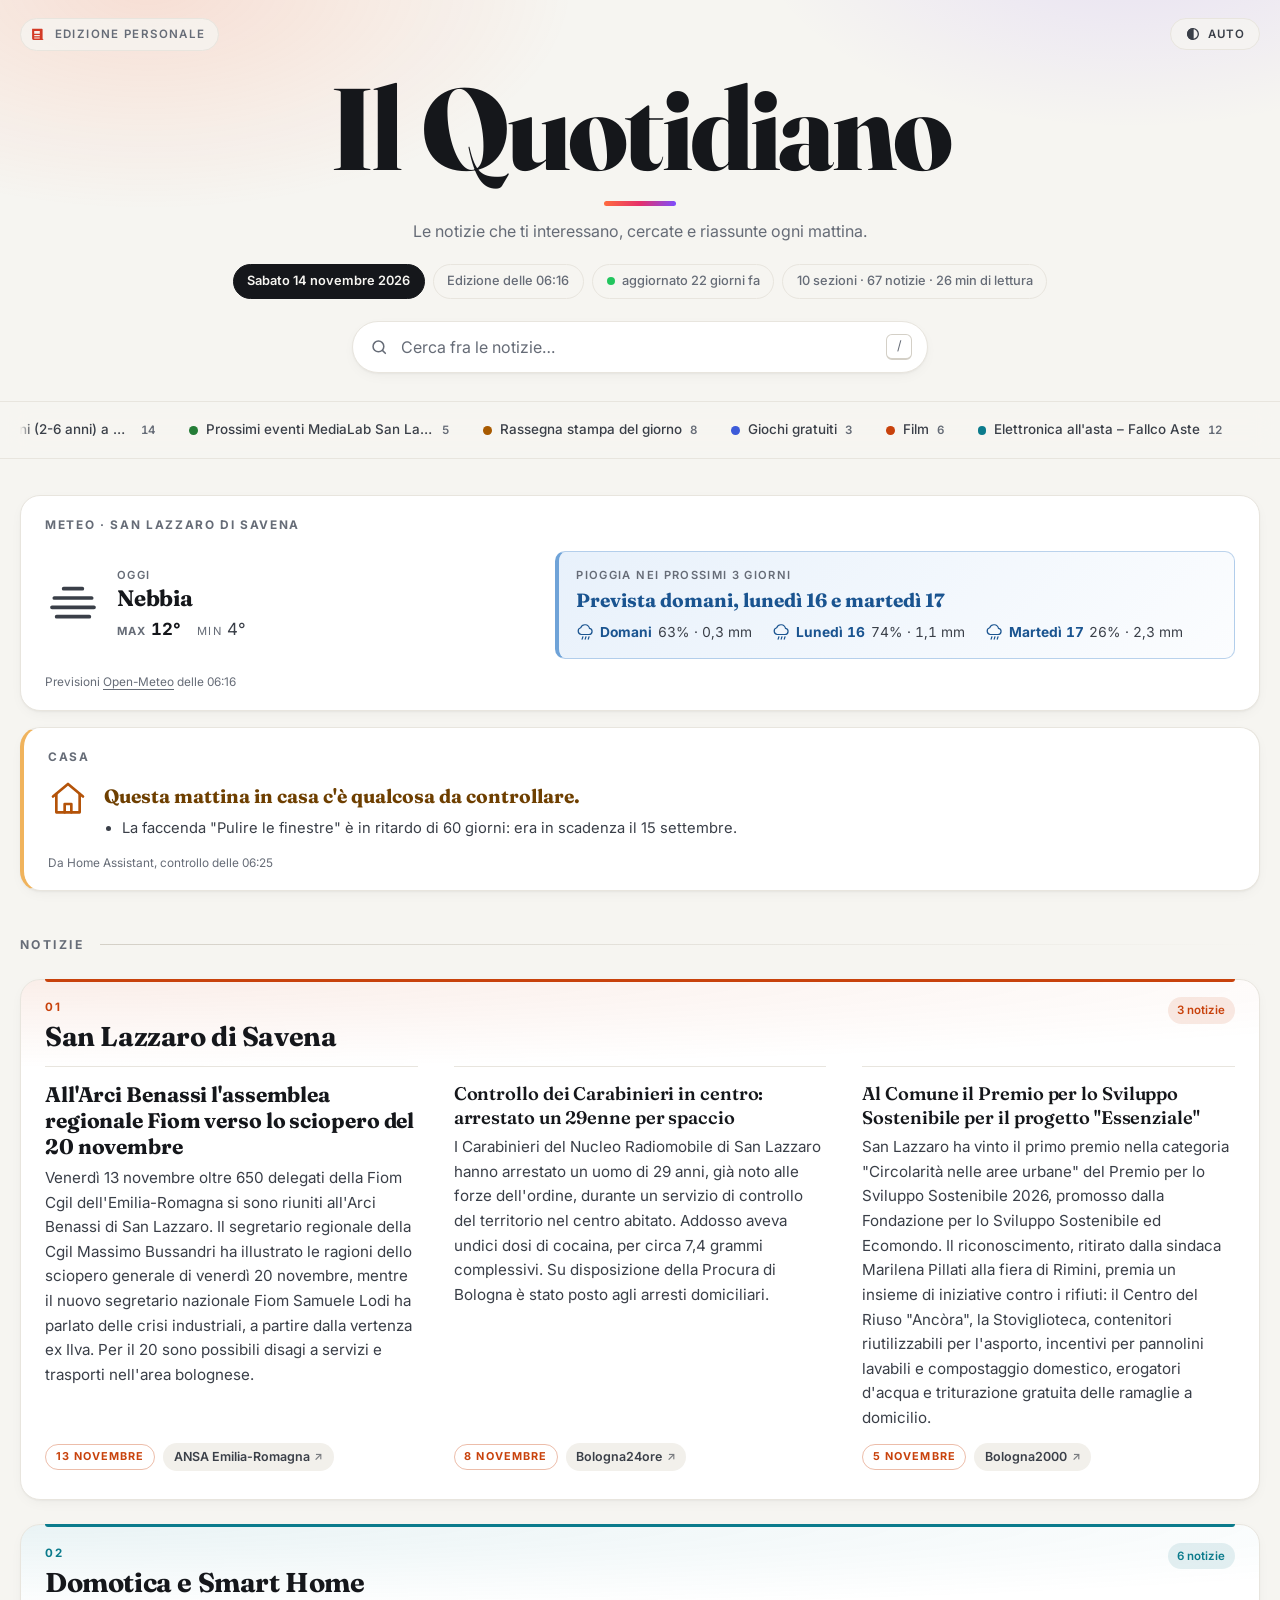
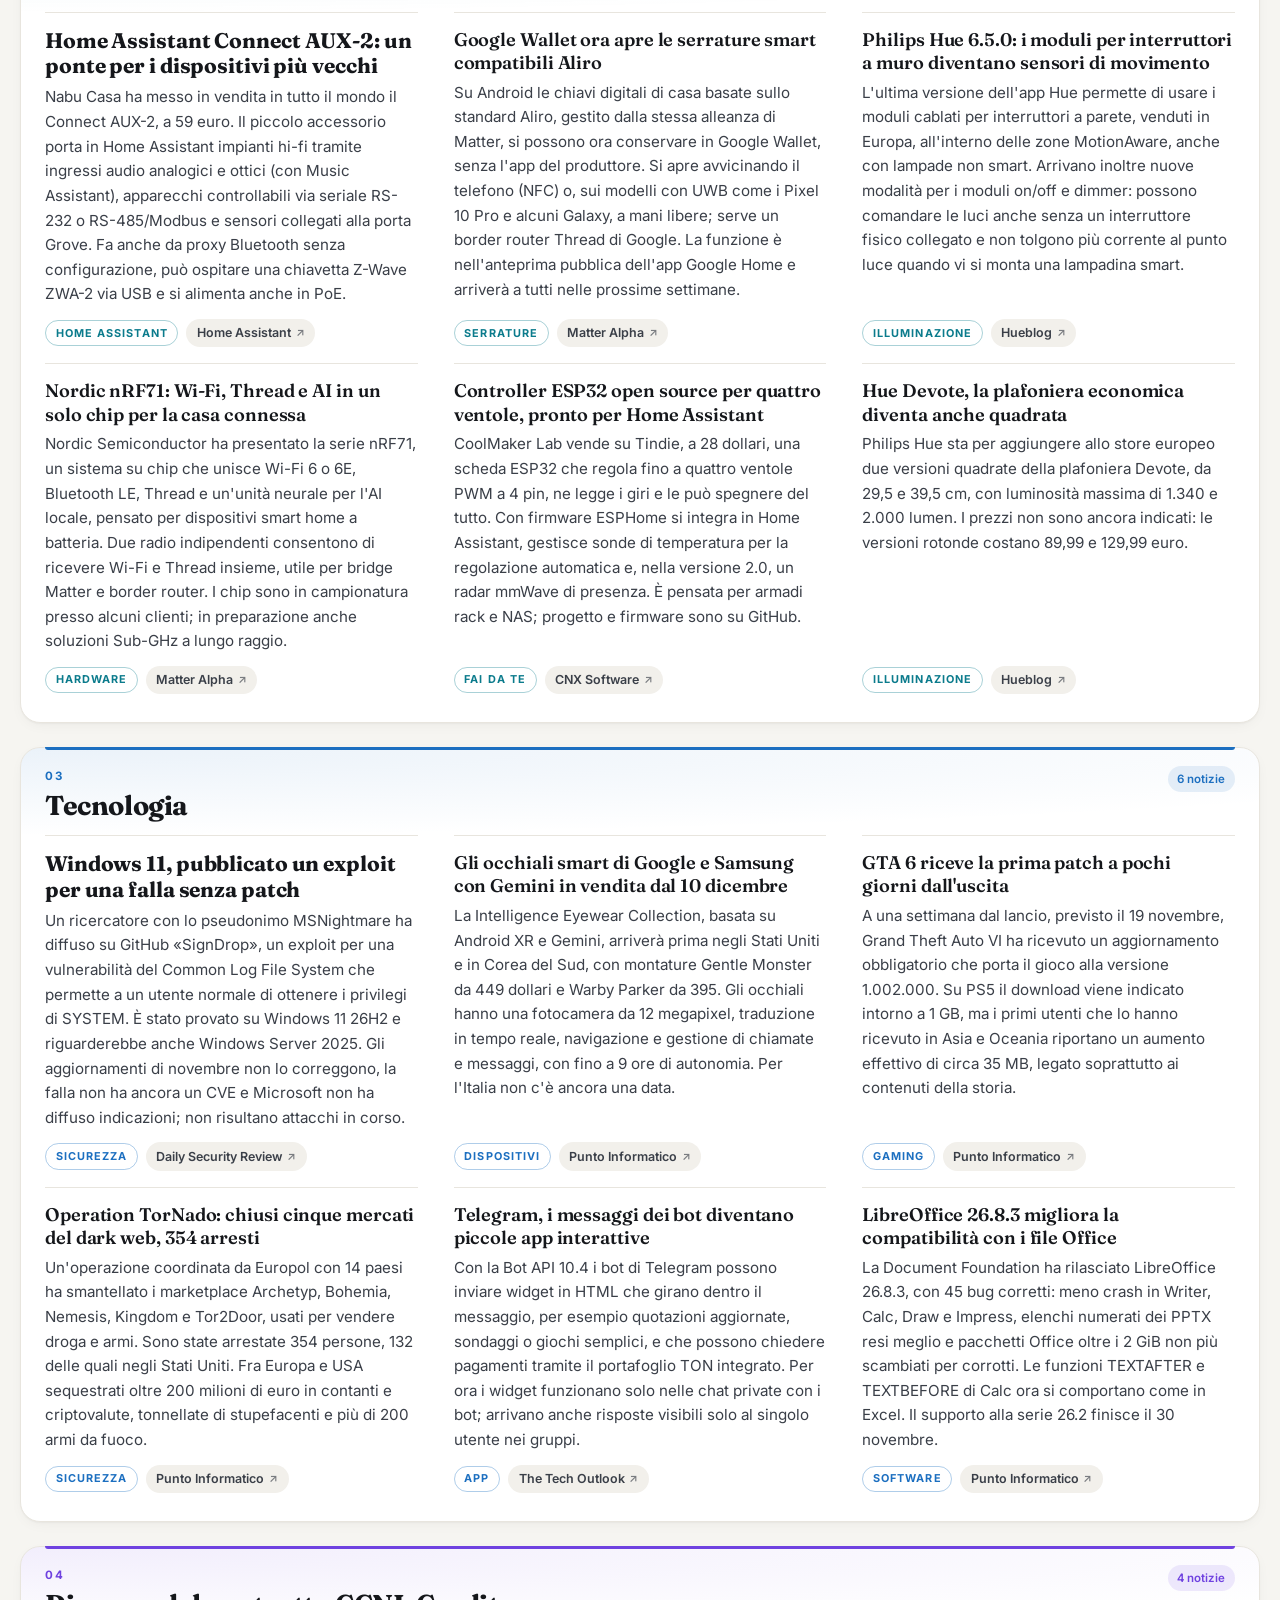
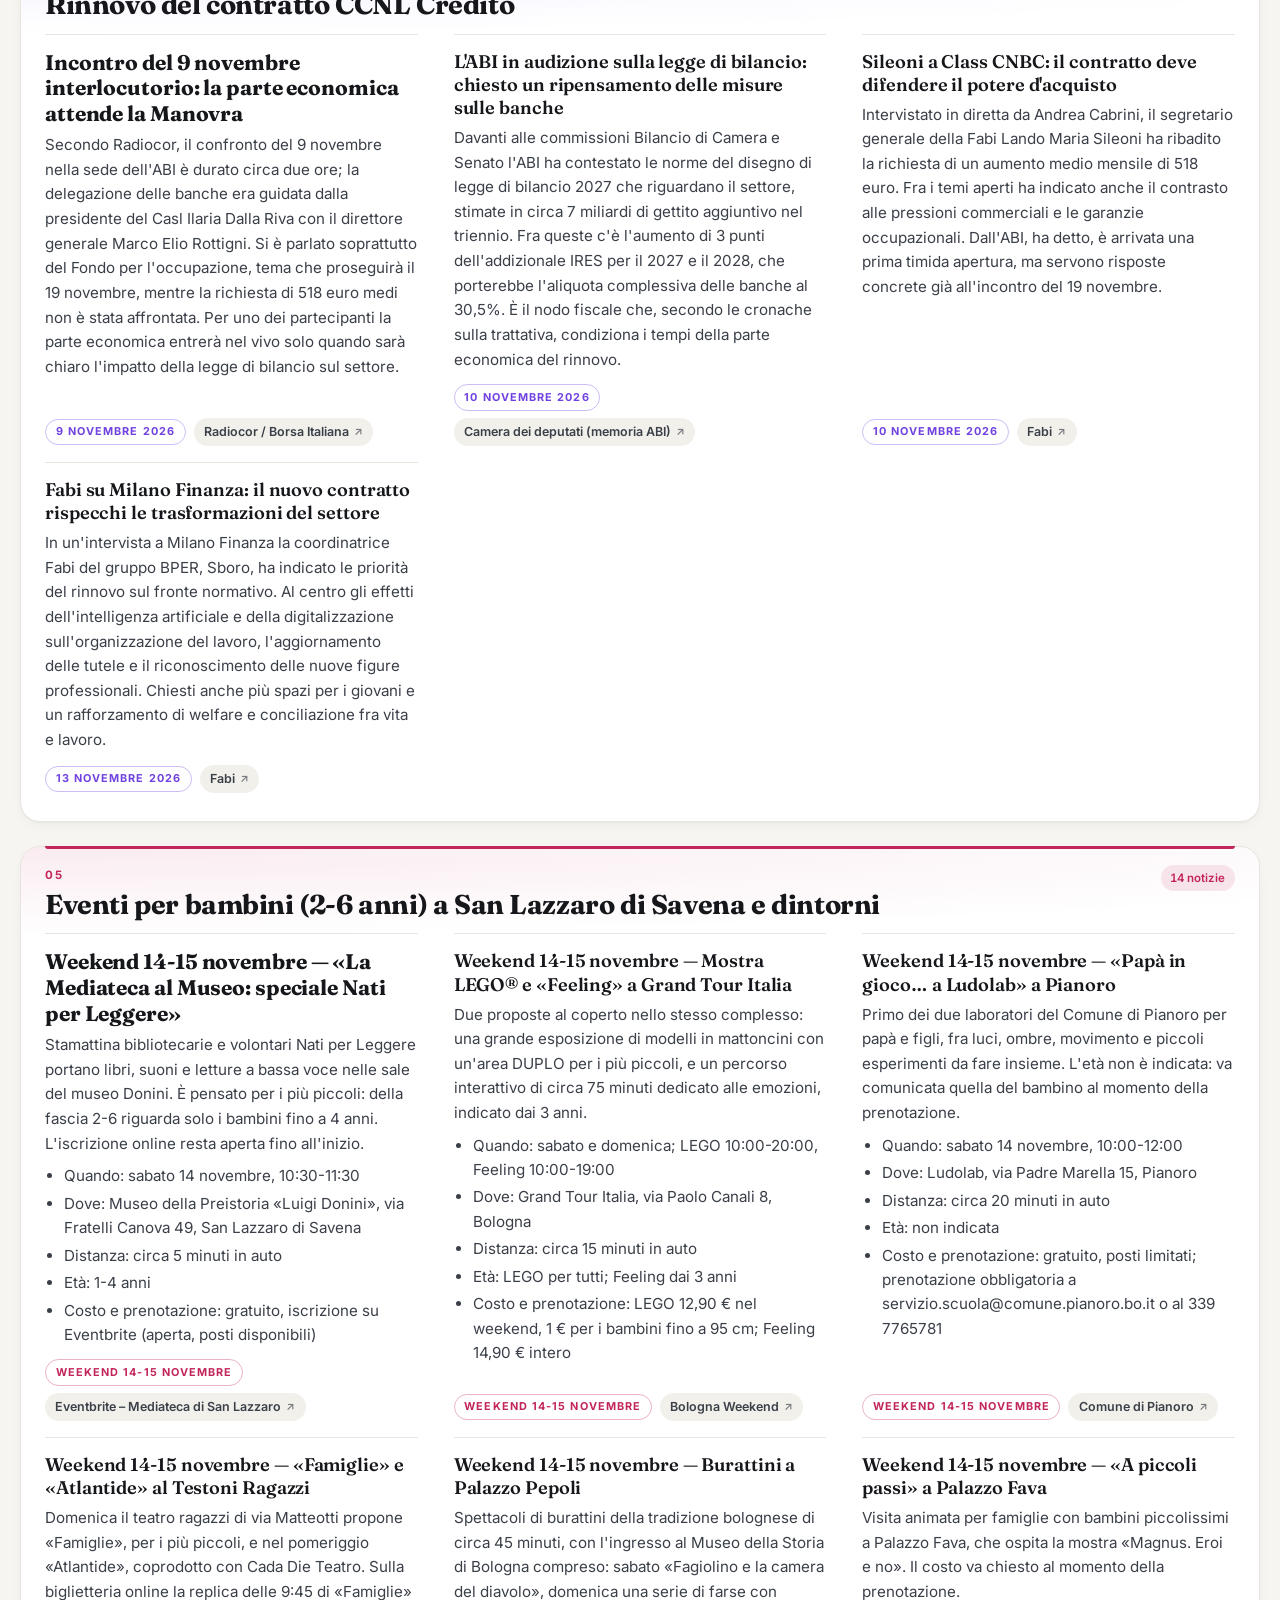
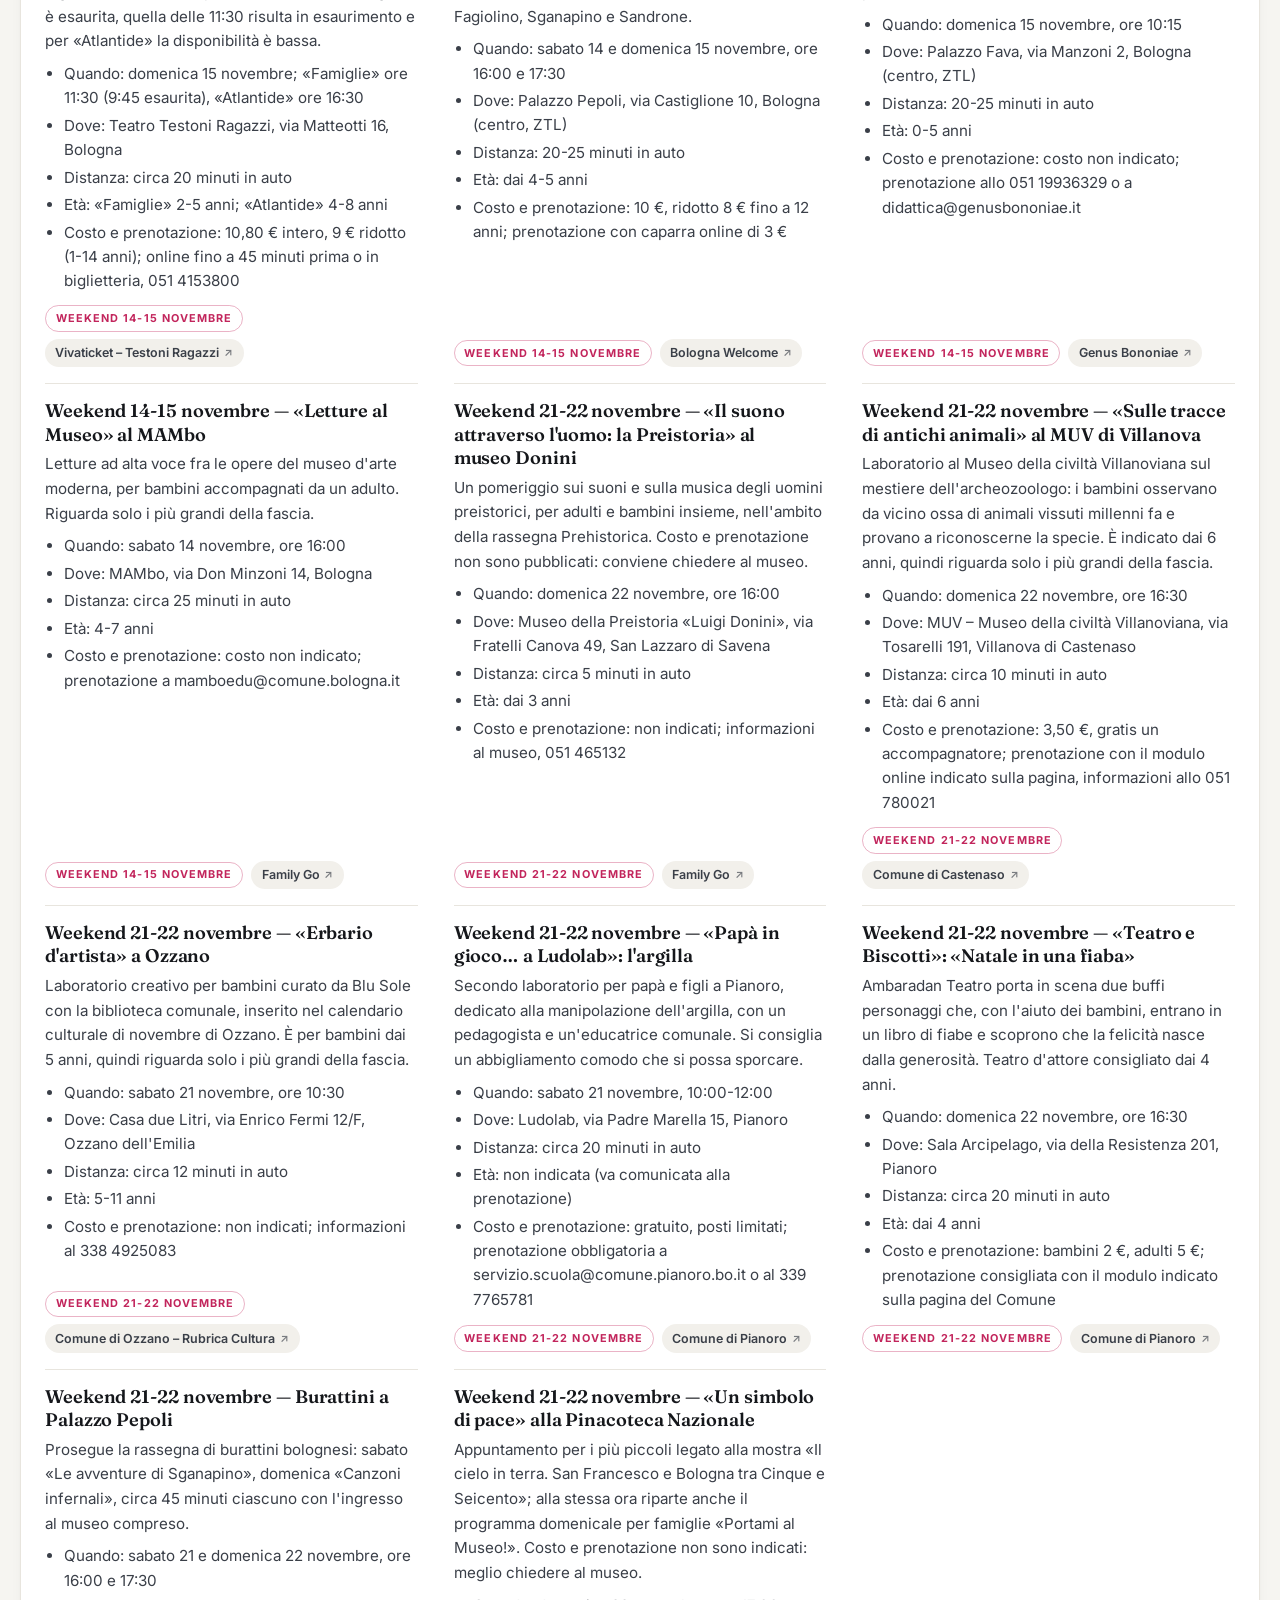
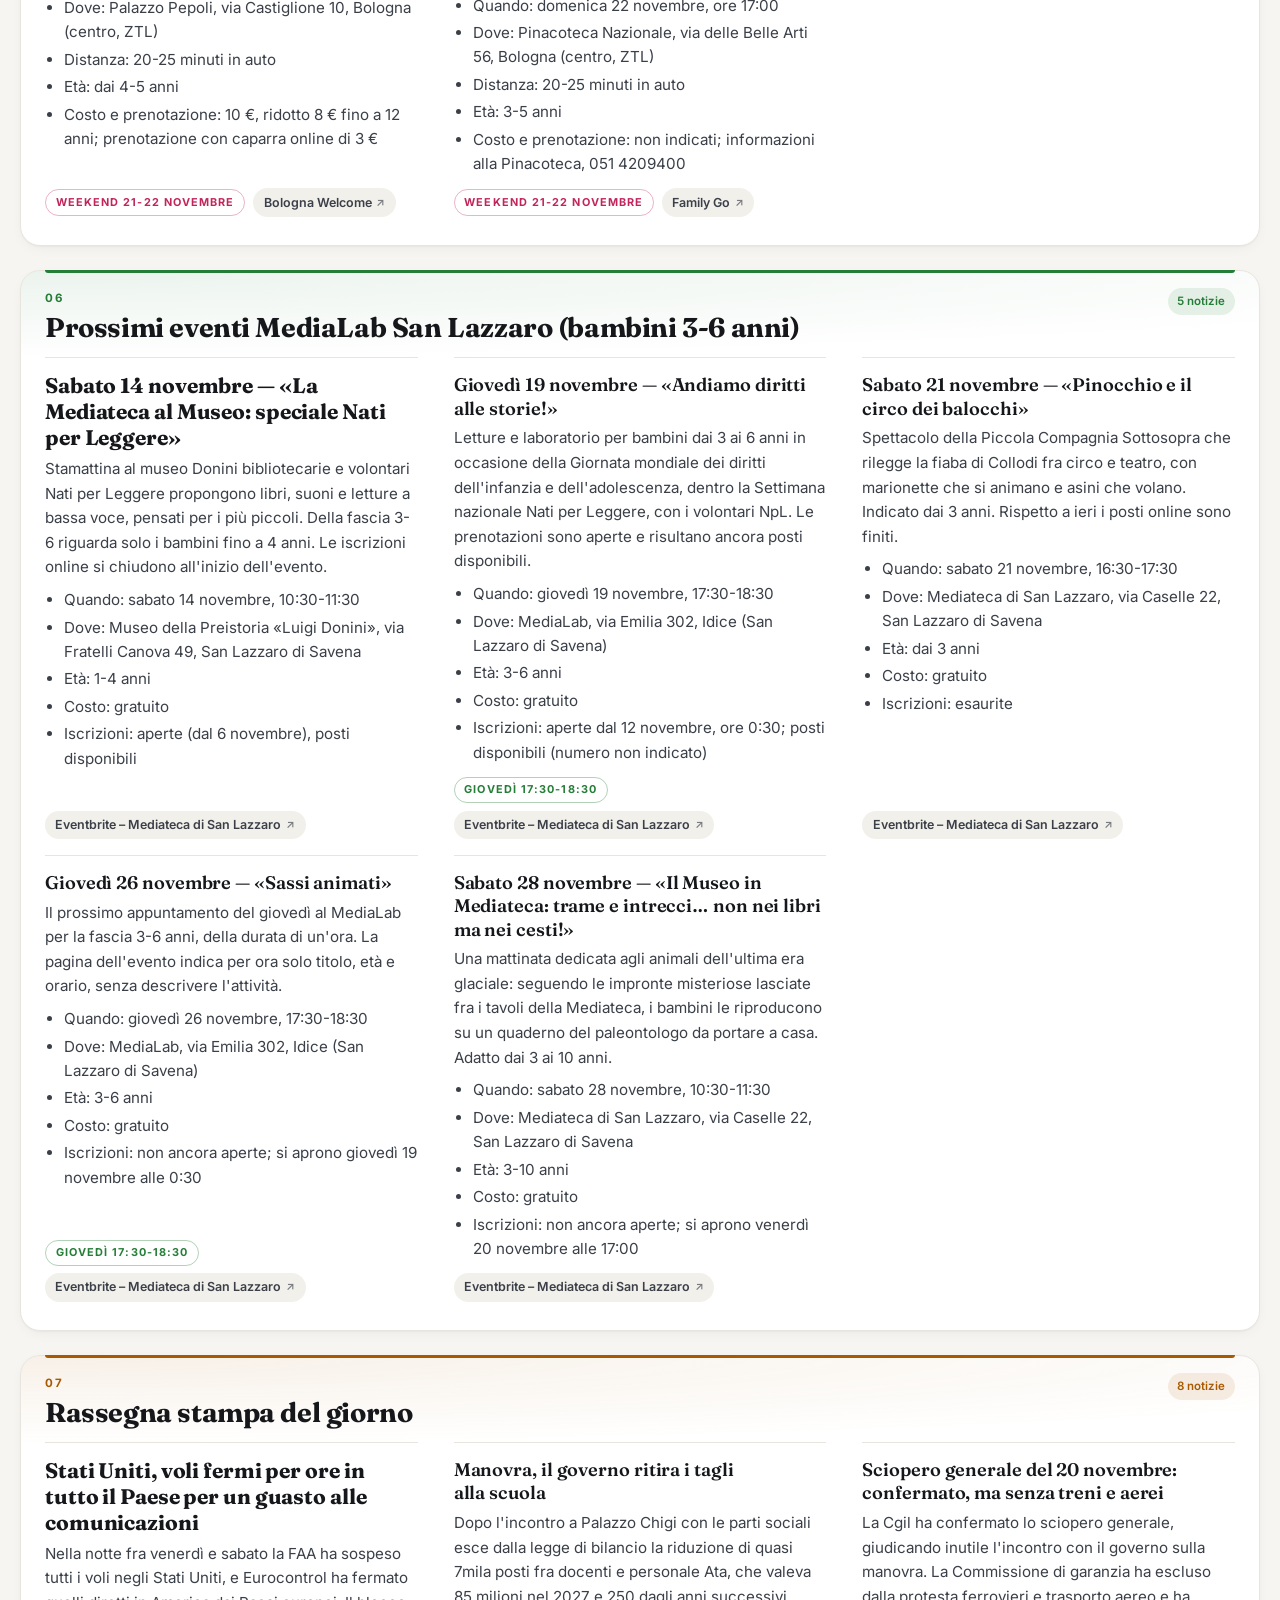
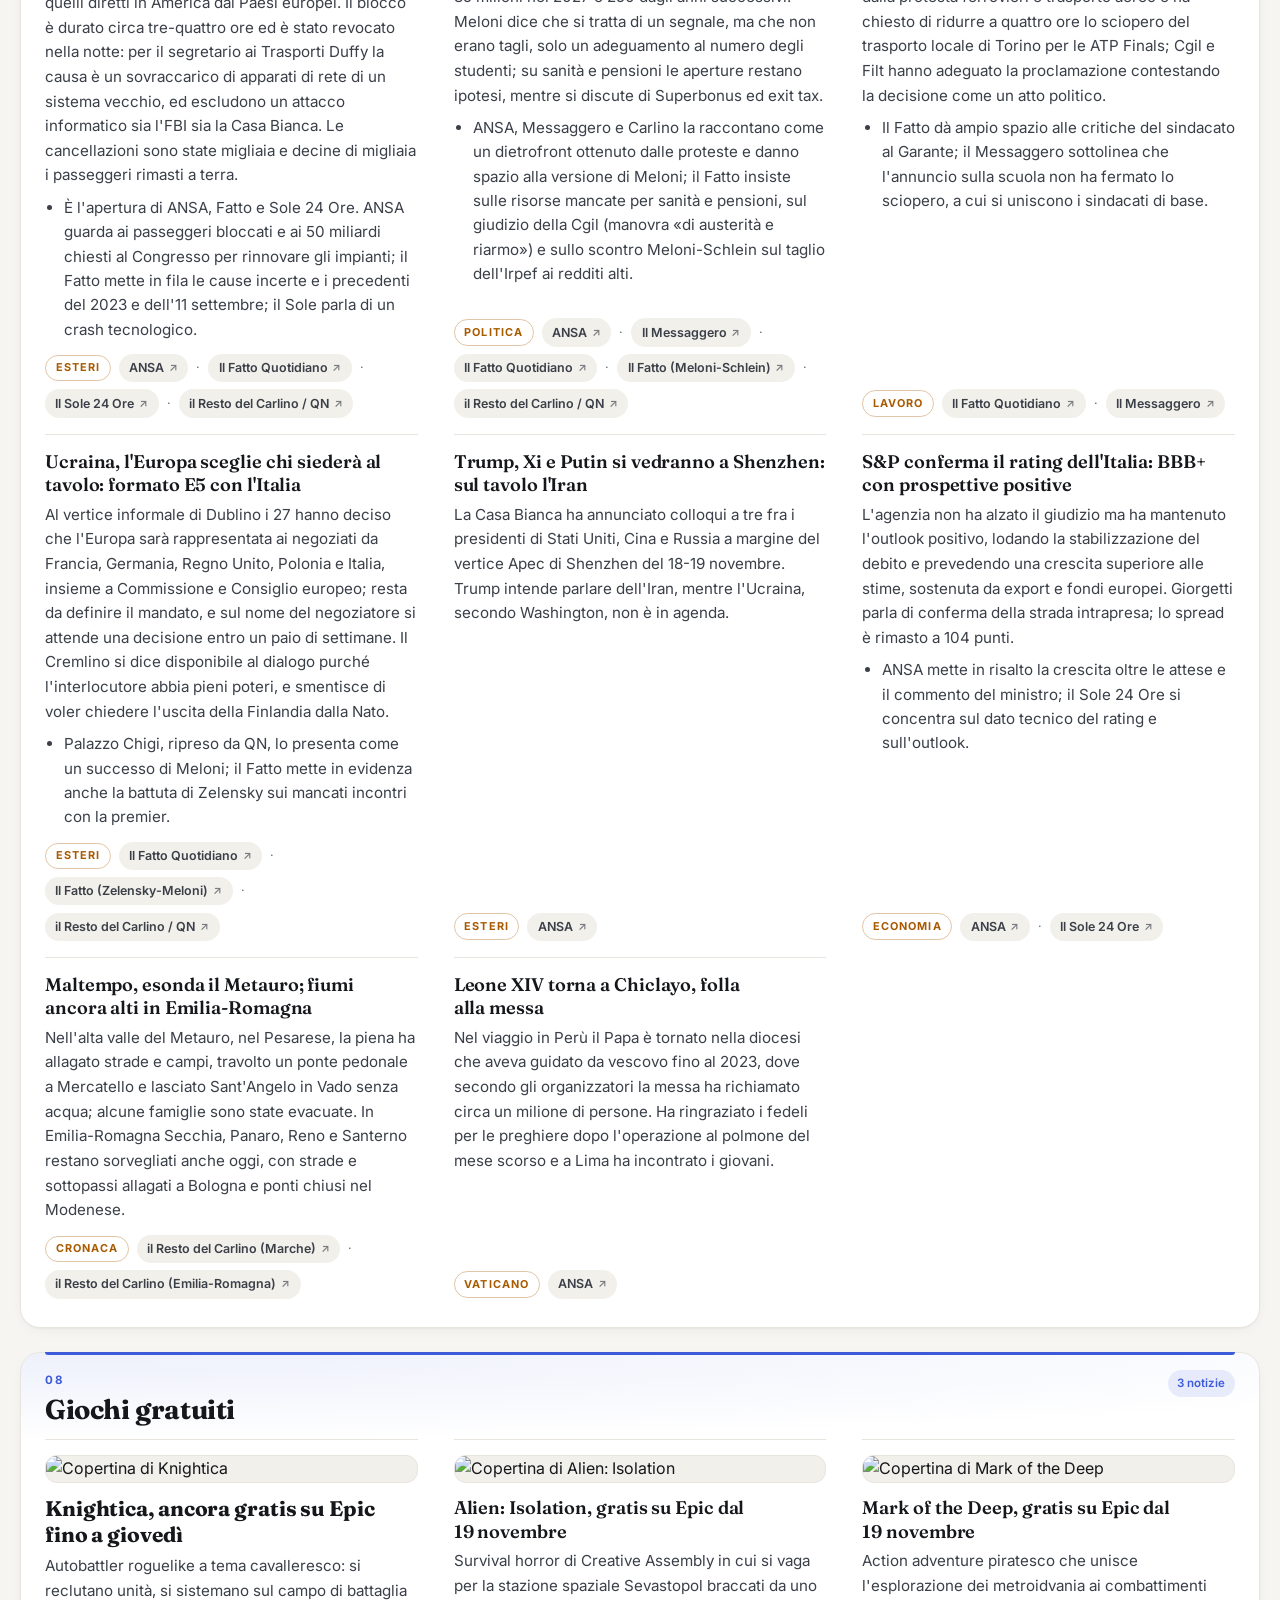
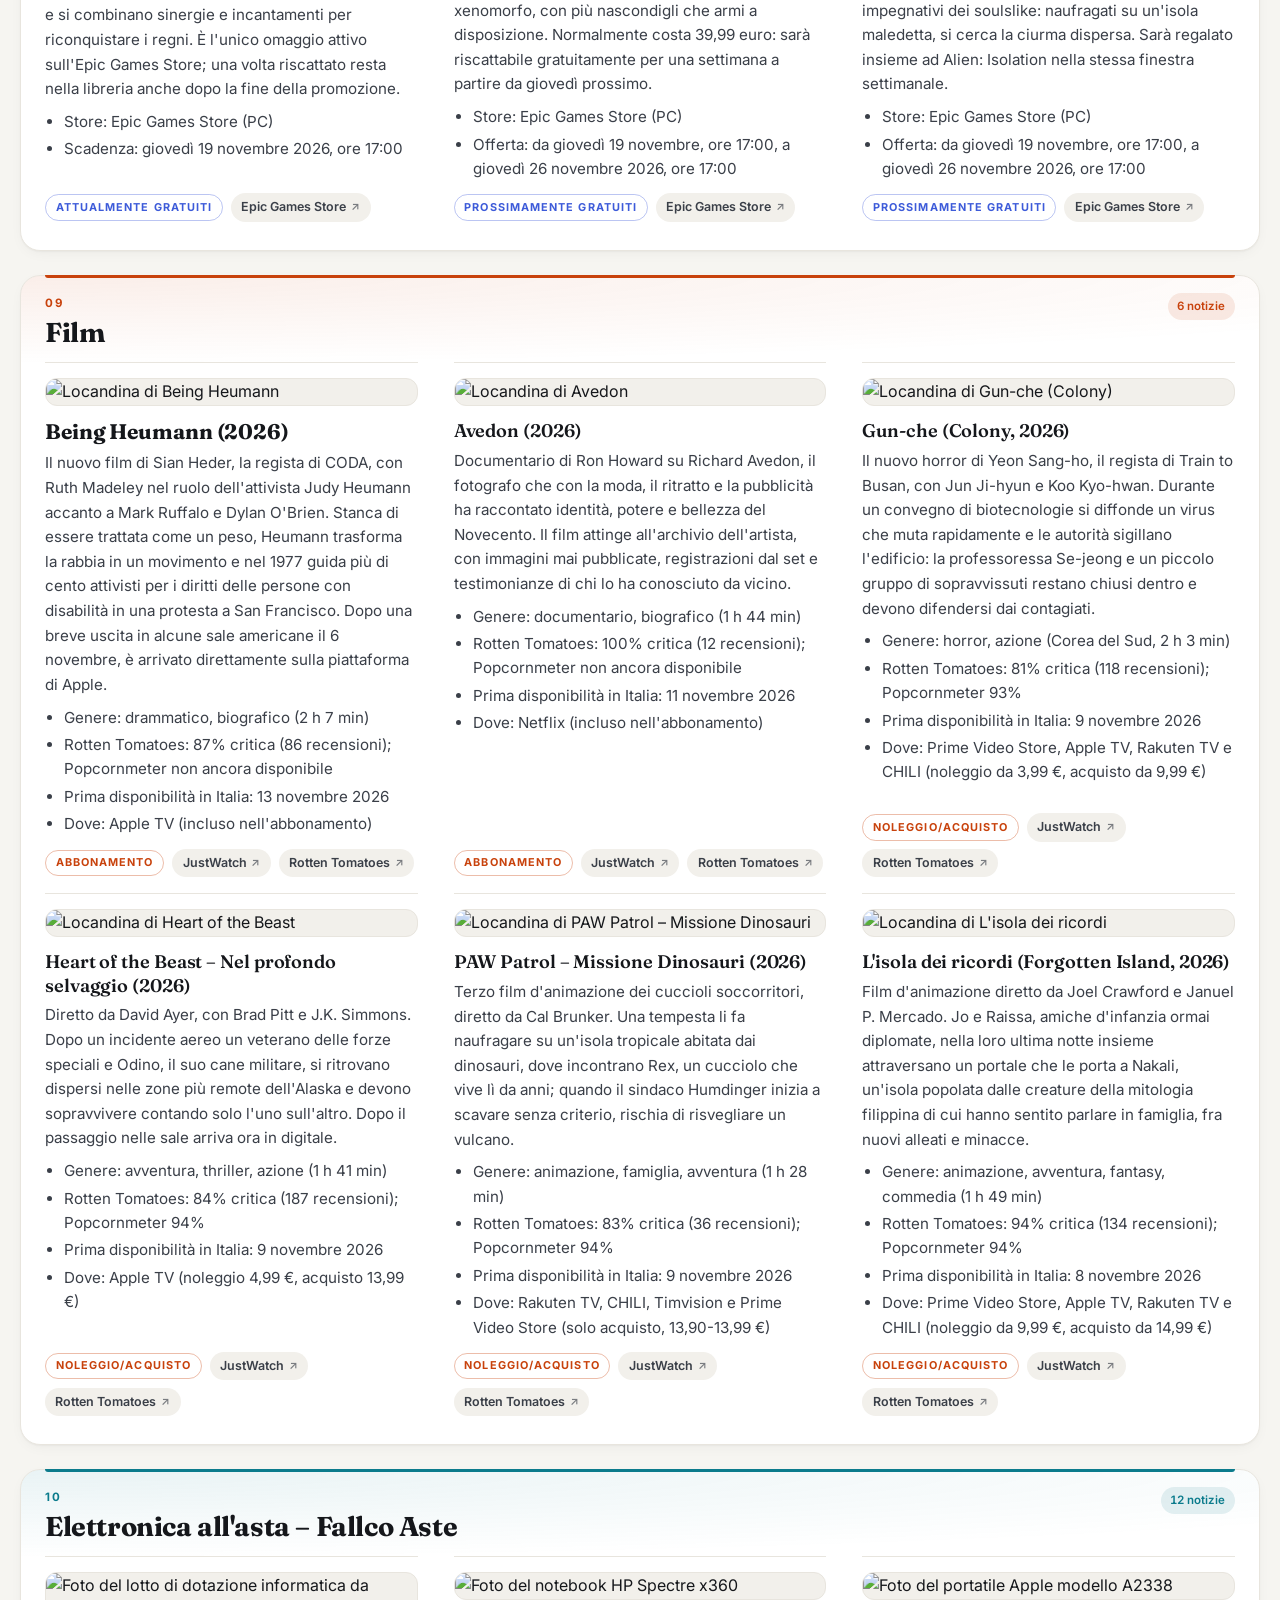
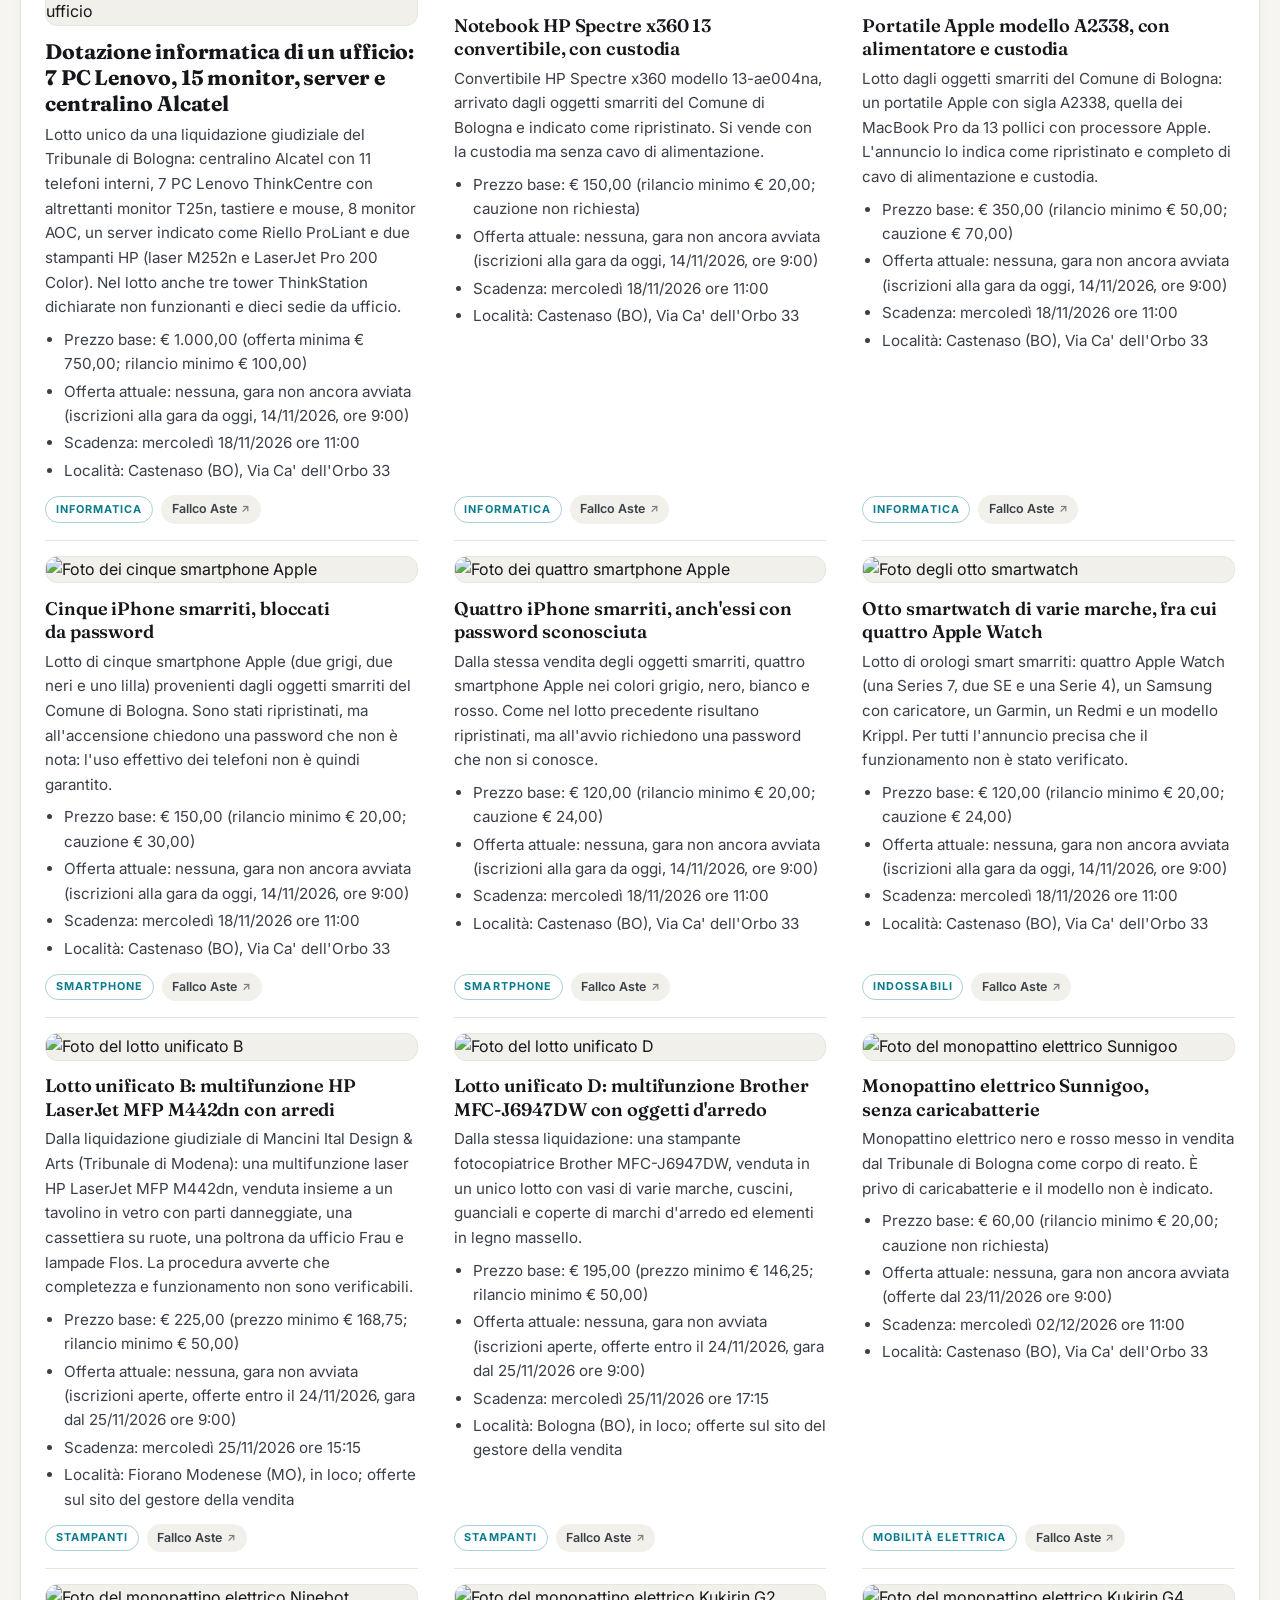
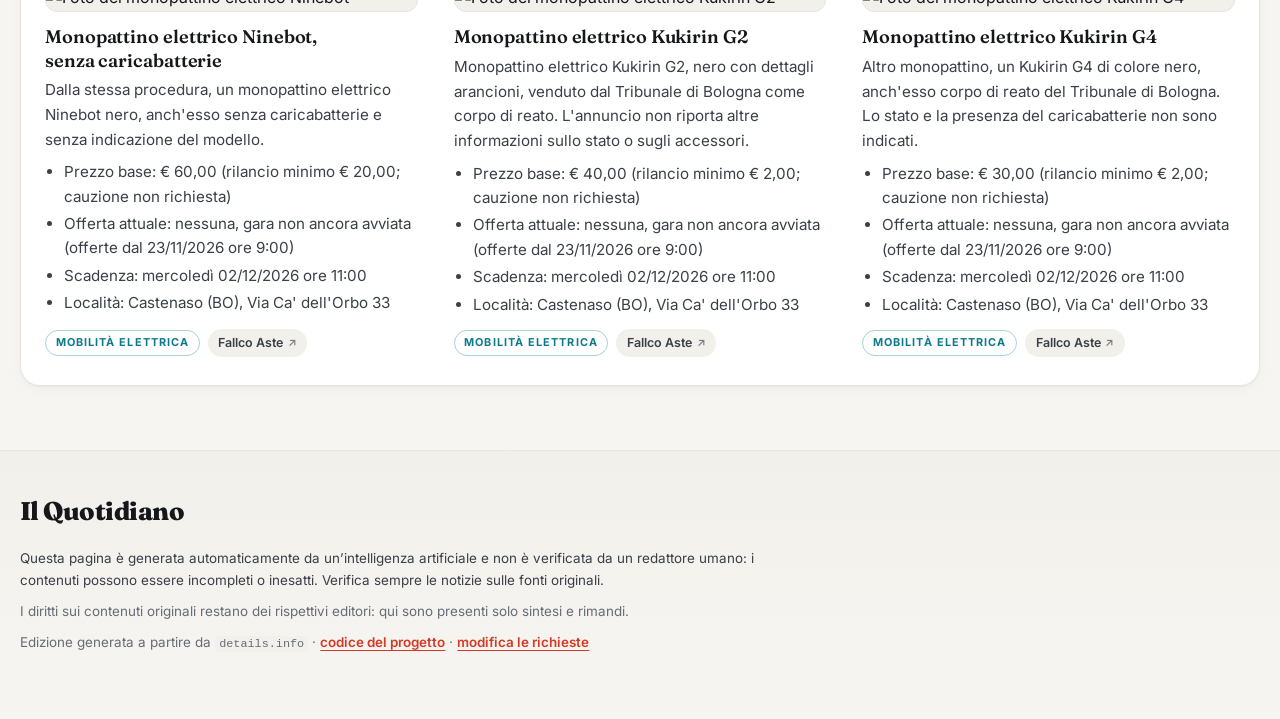
==== commit 7dc2cc89: "Edizione del 14/11/2026 Co-Authored-By: Claude Opus 5.5 <noreply@anthropic.com> Claude-Session: http" ====
--- a/public/index.html
+++ b/public/index.html
@@ -319,6 +319,153 @@
               <p class="notizia__meta">
                 <span class="notizia__categoria">13 novembre 2026</span>
                 <a class="notizia__fonte" href="https://www.fabi.it/2026/11/13/sboro-su-milano-finanza-il-contratto-nazionale-rispecchi-le-trasformazioni-del-settore/" rel="noopener">Fabi</a>
+              </p>
+            </article>
+          </section>
+
+          <section class="riquadro">
+            <header class="riquadro__testata">
+              <h3 class="riquadro__titolo">Eventi per bambini (2-6 anni) a San Lazzaro di Savena e dintorni</h3>
+              <span class="riquadro__conteggio" data-ruolo="conteggio"></span>
+            </header>
+
+            <article class="notizia">
+              <h4 class="notizia__titolo">Weekend 14-15 novembre — «La Mediateca al Museo: speciale Nati per Leggere»</h4>
+              <p class="notizia__testo">Stamattina bibliotecarie e volontari Nati per Leggere portano libri, suoni e letture a bassa voce nelle sale del museo Donini. È pensato per i più piccoli: della fascia 2-6 riguarda solo i bambini fino a 4 anni. L'iscrizione online resta aperta fino all'inizio.</p>
+              <ul><li>Quando: sabato 14 novembre, 10:30-11:30</li><li>Dove: Museo della Preistoria «Luigi Donini», via Fratelli Canova 49, San Lazzaro di Savena</li><li>Distanza: circa 5 minuti in auto</li><li>Età: 1-4 anni</li><li>Costo e prenotazione: gratuito, iscrizione su Eventbrite (aperta, posti disponibili)</li></ul>
+              <p class="notizia__meta">
+                <span class="notizia__categoria">Weekend 14-15 novembre</span>
+                <a class="notizia__fonte" href="https://www.eventbrite.it/e/la-mediateca-al-museo-speciale-nati-per-leggere-tickets-2003709371669" rel="noopener">Eventbrite – Mediateca di San Lazzaro</a>
+              </p>
+            </article>
+
+            <article class="notizia">
+              <h4 class="notizia__titolo">Weekend 14-15 novembre — Mostra LEGO® e «Feeling» a Grand Tour Italia</h4>
+              <p class="notizia__testo">Due proposte al coperto nello stesso complesso: una grande esposizione di modelli in mattoncini con un'area DUPLO per i più piccoli, e un percorso interattivo di circa 75 minuti dedicato alle emozioni, indicato dai 3 anni.</p>
+              <ul><li>Quando: sabato e domenica; LEGO 10:00-20:00, Feeling 10:00-19:00</li><li>Dove: Grand Tour Italia, via Paolo Canali 8, Bologna</li><li>Distanza: circa 15 minuti in auto</li><li>Età: LEGO per tutti; Feeling dai 3 anni</li><li>Costo e prenotazione: LEGO 12,90 € nel weekend, 1 € per i bambini fino a 95 cm; Feeling 14,90 € intero</li></ul>
+              <p class="notizia__meta">
+                <span class="notizia__categoria">Weekend 14-15 novembre</span>
+                <a class="notizia__fonte" href="https://www.bolognaweekend.it/articoli/eventi-bambini-bologna-novembre-2026/" rel="noopener">Bologna Weekend</a>
+              </p>
+            </article>
+
+            <article class="notizia">
+              <h4 class="notizia__titolo">Weekend 14-15 novembre — «Papà in gioco… a Ludolab» a Pianoro</h4>
+              <p class="notizia__testo">Primo dei due laboratori del Comune di Pianoro per papà e figli, fra luci, ombre, movimento e piccoli esperimenti da fare insieme. L'età non è indicata: va comunicata quella del bambino al momento della prenotazione.</p>
+              <ul><li>Quando: sabato 14 novembre, 10:00-12:00</li><li>Dove: Ludolab, via Padre Marella 15, Pianoro</li><li>Distanza: circa 20 minuti in auto</li><li>Età: non indicata</li><li>Costo e prenotazione: gratuito, posti limitati; prenotazione obbligatoria a servizio.scuola@comune.pianoro.bo.it o al 339 7765781</li></ul>
+              <p class="notizia__meta">
+                <span class="notizia__categoria">Weekend 14-15 novembre</span>
+                <a class="notizia__fonte" href="https://www.comune.pianoro.bo.it/it-it/vivere-il-comune/eventi/papa-in-gioco-a-ludolab-132905-1-39ef9062a5e7866766d5676503a69da7" rel="noopener">Comune di Pianoro</a>
+              </p>
+            </article>
+
+            <article class="notizia">
+              <h4 class="notizia__titolo">Weekend 14-15 novembre — «Famiglie» e «Atlantide» al Testoni Ragazzi</h4>
+              <p class="notizia__testo">Domenica il teatro ragazzi di via Matteotti propone «Famiglie», per i più piccoli, e nel pomeriggio «Atlantide», coprodotto con Cada Die Teatro. Sulla biglietteria online la replica delle 9:45 di «Famiglie» è esaurita, quella delle 11:30 risulta in esaurimento e per «Atlantide» la disponibilità è bassa.</p>
+              <ul><li>Quando: domenica 15 novembre; «Famiglie» ore 11:30 (9:45 esaurita), «Atlantide» ore 16:30</li><li>Dove: Teatro Testoni Ragazzi, via Matteotti 16, Bologna</li><li>Distanza: circa 20 minuti in auto</li><li>Età: «Famiglie» 2-5 anni; «Atlantide» 4-8 anni</li><li>Costo e prenotazione: 10,80 € intero, 9 € ridotto (1-14 anni); online fino a 45 minuti prima o in biglietteria, 051 4153800</li></ul>
+              <p class="notizia__meta">
+                <span class="notizia__categoria">Weekend 14-15 novembre</span>
+                <a class="notizia__fonte" href="https://srvticketonline.tm.vivaticket.com/biglietteria/listaEventiPub.do?idOwner=115994&amp;noTab=true" rel="noopener">Vivaticket – Testoni Ragazzi</a>
+              </p>
+            </article>
+
+            <article class="notizia">
+              <h4 class="notizia__titolo">Weekend 14-15 novembre — Burattini a Palazzo Pepoli</h4>
+              <p class="notizia__testo">Spettacoli di burattini della tradizione bolognese di circa 45 minuti, con l'ingresso al Museo della Storia di Bologna compreso: sabato «Fagiolino e la camera del diavolo», domenica una serie di farse con Fagiolino, Sganapino e Sandrone.</p>
+              <ul><li>Quando: sabato 14 e domenica 15 novembre, ore 16:00 e 17:30</li><li>Dove: Palazzo Pepoli, via Castiglione 10, Bologna (centro, ZTL)</li><li>Distanza: 20-25 minuti in auto</li><li>Età: dai 4-5 anni</li><li>Costo e prenotazione: 10 €, ridotto 8 € fino a 12 anni; prenotazione con caparra online di 3 €</li></ul>
+              <p class="notizia__meta">
+                <span class="notizia__categoria">Weekend 14-15 novembre</span>
+                <a class="notizia__fonte" href="https://www.bolognawelcome.com/it/esperienze/333992/Palazzo-Pepoli---Spettacolo-dei-Burattini-e-Museo-della-Storia-di-Bologna" rel="noopener">Bologna Welcome</a>
+              </p>
+            </article>
+
+            <article class="notizia">
+              <h4 class="notizia__titolo">Weekend 14-15 novembre — «A piccoli passi» a Palazzo Fava</h4>
+              <p class="notizia__testo">Visita animata per famiglie con bambini piccolissimi a Palazzo Fava, che ospita la mostra «Magnus. Eroi e no». Il costo va chiesto al momento della prenotazione.</p>
+              <ul><li>Quando: domenica 15 novembre, ore 10:15</li><li>Dove: Palazzo Fava, via Manzoni 2, Bologna (centro, ZTL)</li><li>Distanza: 20-25 minuti in auto</li><li>Età: 0-5 anni</li><li>Costo e prenotazione: costo non indicato; prenotazione allo 051 19936329 o a didattica@genusbononiae.it</li></ul>
+              <p class="notizia__meta">
+                <span class="notizia__categoria">Weekend 14-15 novembre</span>
+                <a class="notizia__fonte" href="https://genusbononiae.it/palazzi/palazzo-fava/" rel="noopener">Genus Bononiae</a>
+              </p>
+            </article>
+
+            <article class="notizia">
+              <h4 class="notizia__titolo">Weekend 14-15 novembre — «Letture al Museo» al MAMbo</h4>
+              <p class="notizia__testo">Letture ad alta voce fra le opere del museo d'arte moderna, per bambini accompagnati da un adulto. Riguarda solo i più grandi della fascia.</p>
+              <ul><li>Quando: sabato 14 novembre, ore 16:00</li><li>Dove: MAMbo, via Don Minzoni 14, Bologna</li><li>Distanza: circa 25 minuti in auto</li><li>Età: 4-7 anni</li><li>Costo e prenotazione: costo non indicato; prenotazione a mamboedu@comune.bologna.it</li></ul>
+              <p class="notizia__meta">
+                <span class="notizia__categoria">Weekend 14-15 novembre</span>
+                <a class="notizia__fonte" href="https://www.familygo.eu/vacanze-con-bambini/eventi/bologna/eventi_bambini_bologna/" rel="noopener">Family Go</a>
+              </p>
+            </article>
+
+            <article class="notizia">
+              <h4 class="notizia__titolo">Weekend 21-22 novembre — «Il suono attraverso l'uomo: la Preistoria» al museo Donini</h4>
+              <p class="notizia__testo">Un pomeriggio sui suoni e sulla musica degli uomini preistorici, per adulti e bambini insieme, nell'ambito della rassegna Prehistorica. Costo e prenotazione non sono pubblicati: conviene chiedere al museo.</p>
+              <ul><li>Quando: domenica 22 novembre, ore 16:00</li><li>Dove: Museo della Preistoria «Luigi Donini», via Fratelli Canova 49, San Lazzaro di Savena</li><li>Distanza: circa 5 minuti in auto</li><li>Età: dai 3 anni</li><li>Costo e prenotazione: non indicati; informazioni al museo, 051 465132</li></ul>
+              <p class="notizia__meta">
+                <span class="notizia__categoria">Weekend 21-22 novembre</span>
+                <a class="notizia__fonte" href="https://www.familygo.eu/vacanze-con-bambini/eventi/bologna/eventi_bambini_bologna/" rel="noopener">Family Go</a>
+              </p>
+            </article>
+
+            <article class="notizia">
+              <h4 class="notizia__titolo">Weekend 21-22 novembre — «Sulle tracce di antichi animali» al MUV di Villanova</h4>
+              <p class="notizia__testo">Laboratorio al Museo della civiltà Villanoviana sul mestiere dell'archeozoologo: i bambini osservano da vicino ossa di animali vissuti millenni fa e provano a riconoscerne la specie. È indicato dai 6 anni, quindi riguarda solo i più grandi della fascia.</p>
+              <ul><li>Quando: domenica 22 novembre, ore 16:30</li><li>Dove: MUV – Museo della civiltà Villanoviana, via Tosarelli 191, Villanova di Castenaso</li><li>Distanza: circa 10 minuti in auto</li><li>Età: dai 6 anni</li><li>Costo e prenotazione: 3,50 €, gratis un accompagnatore; prenotazione con il modulo online indicato sulla pagina, informazioni allo 051 780021</li></ul>
+              <p class="notizia__meta">
+                <span class="notizia__categoria">Weekend 21-22 novembre</span>
+                <a class="notizia__fonte" href="https://www.comune.castenaso.bo.it/it-it/vivere-il-comune/eventi/sulle-tracce-di-antichi-animali-il-lavoro-dell-archeozoologo-133223-1-d8e54dba1aa6f88a54664523e4628c4d" rel="noopener">Comune di Castenaso</a>
+              </p>
+            </article>
+
+            <article class="notizia">
+              <h4 class="notizia__titolo">Weekend 21-22 novembre — «Erbario d'artista» a Ozzano</h4>
+              <p class="notizia__testo">Laboratorio creativo per bambini curato da Blu Sole con la biblioteca comunale, inserito nel calendario culturale di novembre di Ozzano. È per bambini dai 5 anni, quindi riguarda solo i più grandi della fascia.</p>
+              <ul><li>Quando: sabato 21 novembre, ore 10:30</li><li>Dove: Casa due Litri, via Enrico Fermi 12/F, Ozzano dell'Emilia</li><li>Distanza: circa 12 minuti in auto</li><li>Età: 5-11 anni</li><li>Costo e prenotazione: non indicati; informazioni al 338 4925083</li></ul>
+              <p class="notizia__meta">
+                <span class="notizia__categoria">Weekend 21-22 novembre</span>
+                <a class="notizia__fonte" href="https://www.comune.ozzano.bo.it/it-it/vivere-il-comune/eventi/rubrica-cultura-novembre-2026-132762-1-8ba1029500887f71cfec9696c4987609" rel="noopener">Comune di Ozzano – Rubrica Cultura</a>
+              </p>
+            </article>
+
+            <article class="notizia">
+              <h4 class="notizia__titolo">Weekend 21-22 novembre — «Papà in gioco… a Ludolab»: l'argilla</h4>
+              <p class="notizia__testo">Secondo laboratorio per papà e figli a Pianoro, dedicato alla manipolazione dell'argilla, con un pedagogista e un'educatrice comunale. Si consiglia un abbigliamento comodo che si possa sporcare.</p>
+              <ul><li>Quando: sabato 21 novembre, 10:00-12:00</li><li>Dove: Ludolab, via Padre Marella 15, Pianoro</li><li>Distanza: circa 20 minuti in auto</li><li>Età: non indicata (va comunicata alla prenotazione)</li><li>Costo e prenotazione: gratuito, posti limitati; prenotazione obbligatoria a servizio.scuola@comune.pianoro.bo.it o al 339 7765781</li></ul>
+              <p class="notizia__meta">
+                <span class="notizia__categoria">Weekend 21-22 novembre</span>
+                <a class="notizia__fonte" href="https://www.comune.pianoro.bo.it/it-it/vivere-il-comune/eventi/papa-in-gioco-a-ludolab-132906-1-148d0ccab39f0b31a617771da081c58e" rel="noopener">Comune di Pianoro</a>
+              </p>
+            </article>
+
+            <article class="notizia">
+              <h4 class="notizia__titolo">Weekend 21-22 novembre — «Teatro e Biscotti»: «Natale in una fiaba»</h4>
+              <p class="notizia__testo">Ambaradan Teatro porta in scena due buffi personaggi che, con l'aiuto dei bambini, entrano in un libro di fiabe e scoprono che la felicità nasce dalla generosità. Teatro d'attore consigliato dai 4 anni.</p>
+              <ul><li>Quando: domenica 22 novembre, ore 16:30</li><li>Dove: Sala Arcipelago, via della Resistenza 201, Pianoro</li><li>Distanza: circa 20 minuti in auto</li><li>Età: dai 4 anni</li><li>Costo e prenotazione: bambini 2 €, adulti 5 €; prenotazione consigliata con il modulo indicato sulla pagina del Comune</li></ul>
+              <p class="notizia__meta">
+                <span class="notizia__categoria">Weekend 21-22 novembre</span>
+                <a class="notizia__fonte" href="https://www.comune.pianoro.bo.it/it-it/vivere-il-comune/eventi/teatro-e-biscotti-133177-1-31febbd117e981eef6457937af34f3d8" rel="noopener">Comune di Pianoro</a>
+              </p>
+            </article>
+
+            <article class="notizia">
+              <h4 class="notizia__titolo">Weekend 21-22 novembre — Burattini a Palazzo Pepoli</h4>
+              <p class="notizia__testo">Prosegue la rassegna di burattini bolognesi: sabato «Le avventure di Sganapino», domenica «Canzoni infernali», circa 45 minuti ciascuno con l'ingresso al museo compreso.</p>
+              <ul><li>Quando: sabato 21 e domenica 22 novembre, ore 16:00 e 17:30</li><li>Dove: Palazzo Pepoli, via Castiglione 10, Bologna (centro, ZTL)</li><li>Distanza: 20-25 minuti in auto</li><li>Età: dai 4-5 anni</li><li>Costo e prenotazione: 10 €, ridotto 8 € fino a 12 anni; prenotazione con caparra online di 3 €</li></ul>
+              <p class="notizia__meta">
+                <span class="notizia__categoria">Weekend 21-22 novembre</span>
+                <a class="notizia__fonte" href="https://www.bolognawelcome.com/it/esperienze/333992/Palazzo-Pepoli---Spettacolo-dei-Burattini-e-Museo-della-Storia-di-Bologna" rel="noopener">Bologna Welcome</a>
+              </p>
+            </article>
+
+            <article class="notizia">
+              <h4 class="notizia__titolo">Weekend 21-22 novembre — «Un simbolo di pace» alla Pinacoteca Nazionale</h4>
+              <p class="notizia__testo">Appuntamento per i più piccoli legato alla mostra «Il cielo in terra. San Francesco e Bologna tra Cinque e Seicento»; alla stessa ora riparte anche il programma domenicale per famiglie «Portami al Museo!». Costo e prenotazione non sono indicati: meglio chiedere al museo.</p>
+              <ul><li>Quando: domenica 22 novembre, ore 17:00</li><li>Dove: Pinacoteca Nazionale, via delle Belle Arti 56, Bologna (centro, ZTL)</li><li>Distanza: 20-25 minuti in auto</li><li>Età: 3-5 anni</li><li>Costo e prenotazione: non indicati; informazioni alla Pinacoteca, 051 4209400</li></ul>
+              <p class="notizia__meta">
+                <span class="notizia__categoria">Weekend 21-22 novembre</span>
+                <a class="notizia__fonte" href="https://www.familygo.eu/vacanze-con-bambini/eventi/bologna/eventi_bambini_bologna/" rel="noopener">Family Go</a>
               </p>
             </article>
           </section>
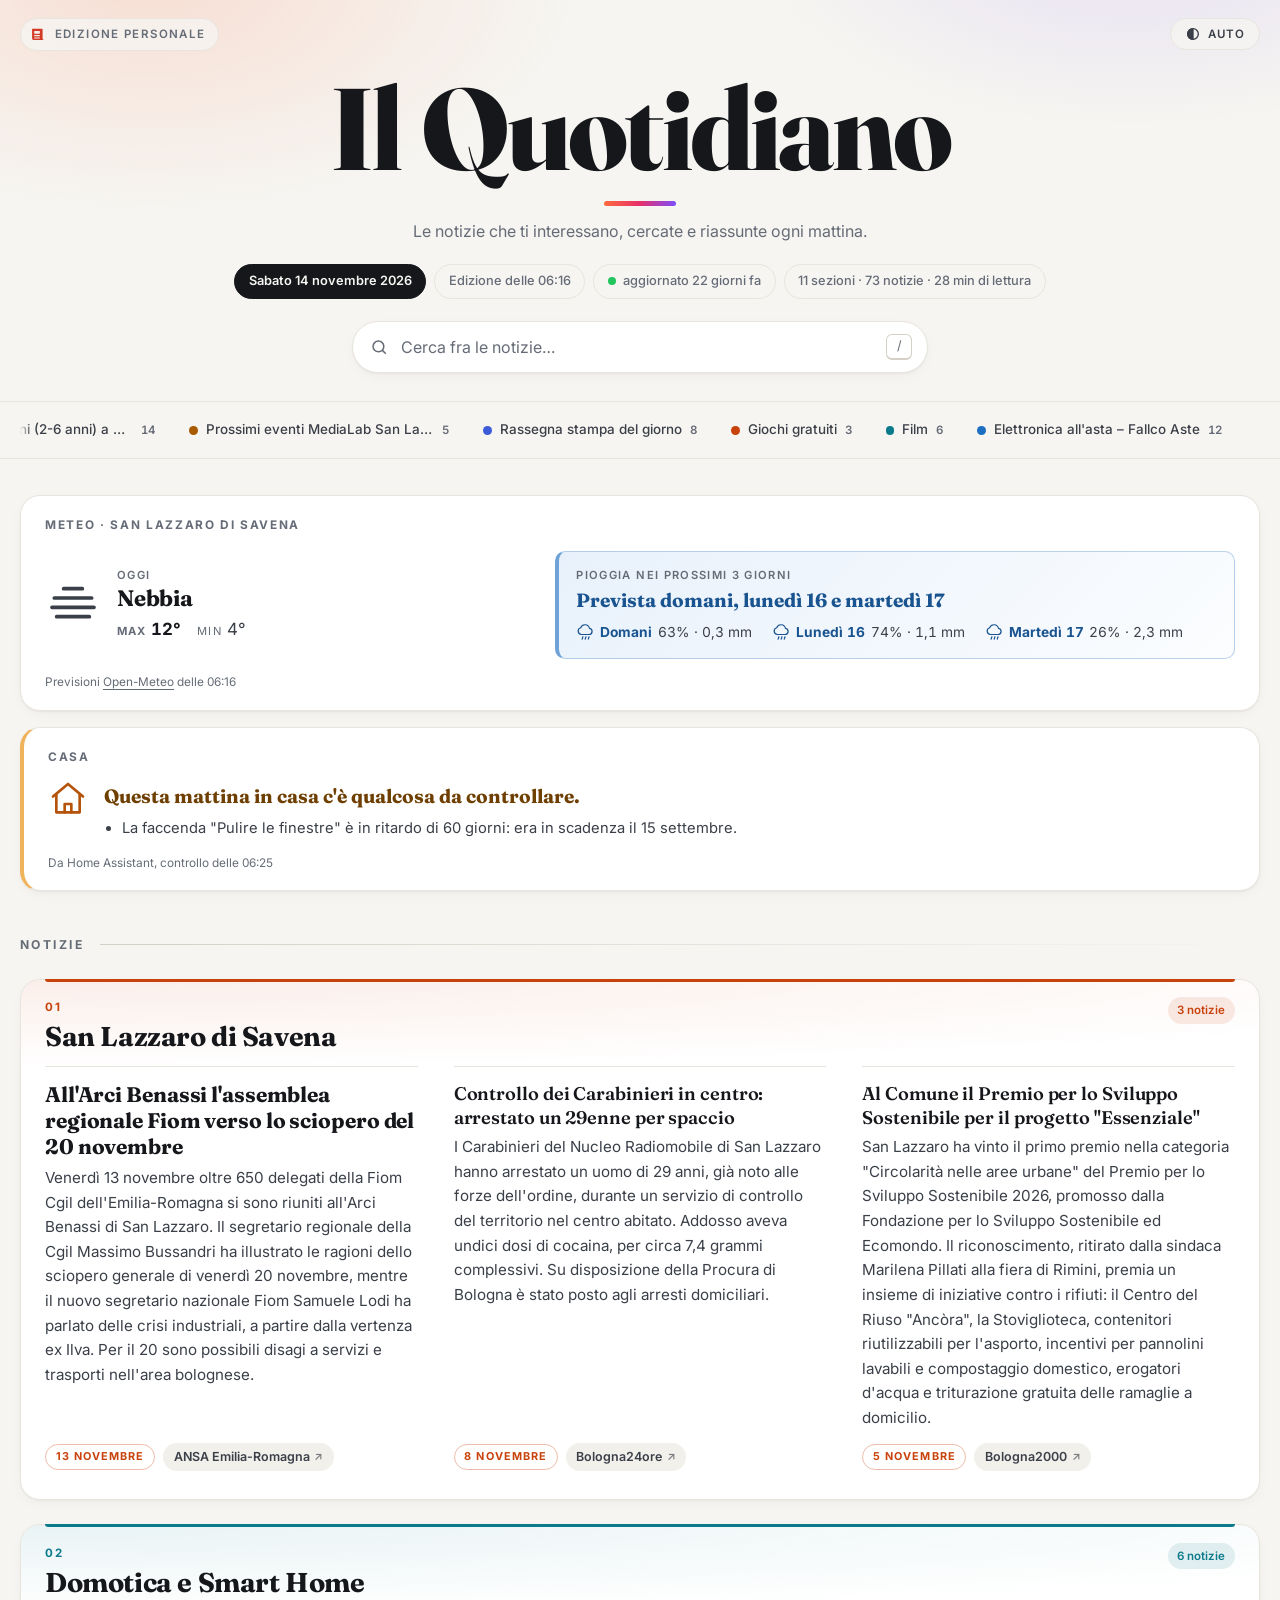
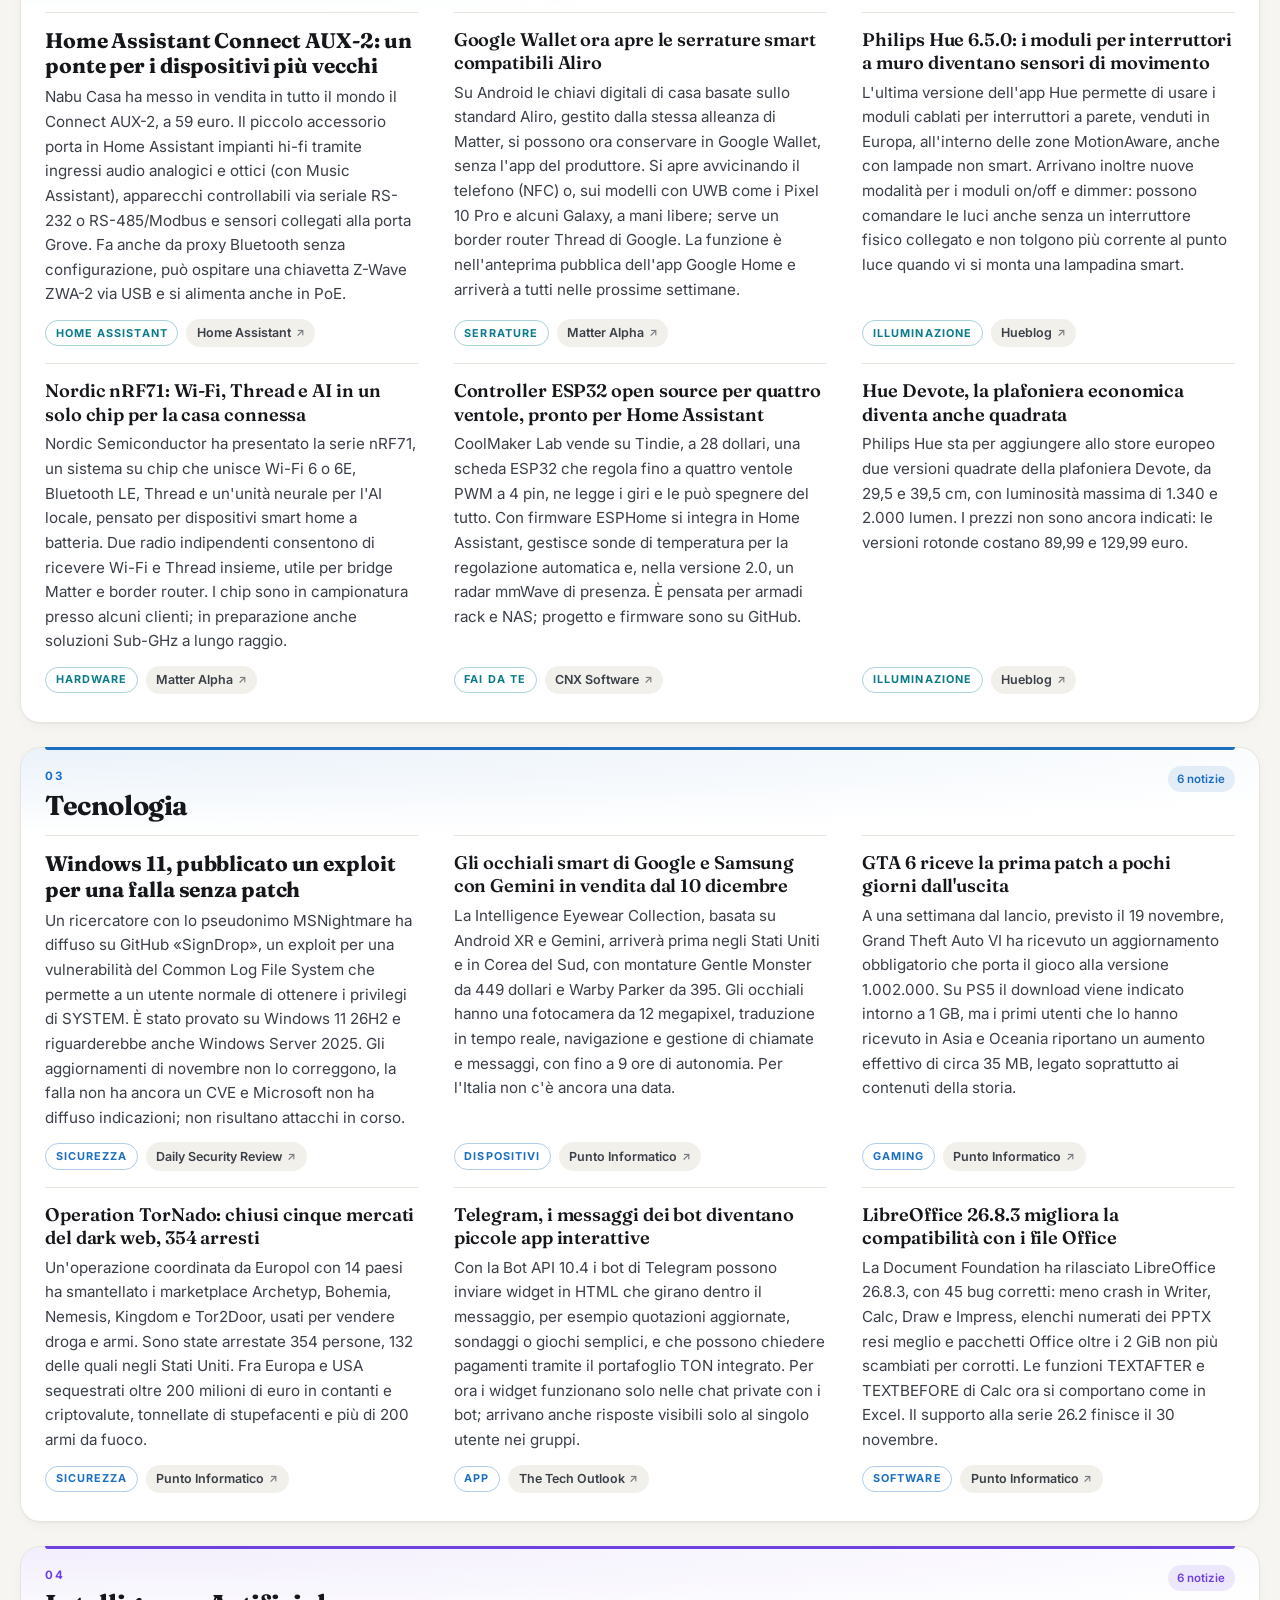
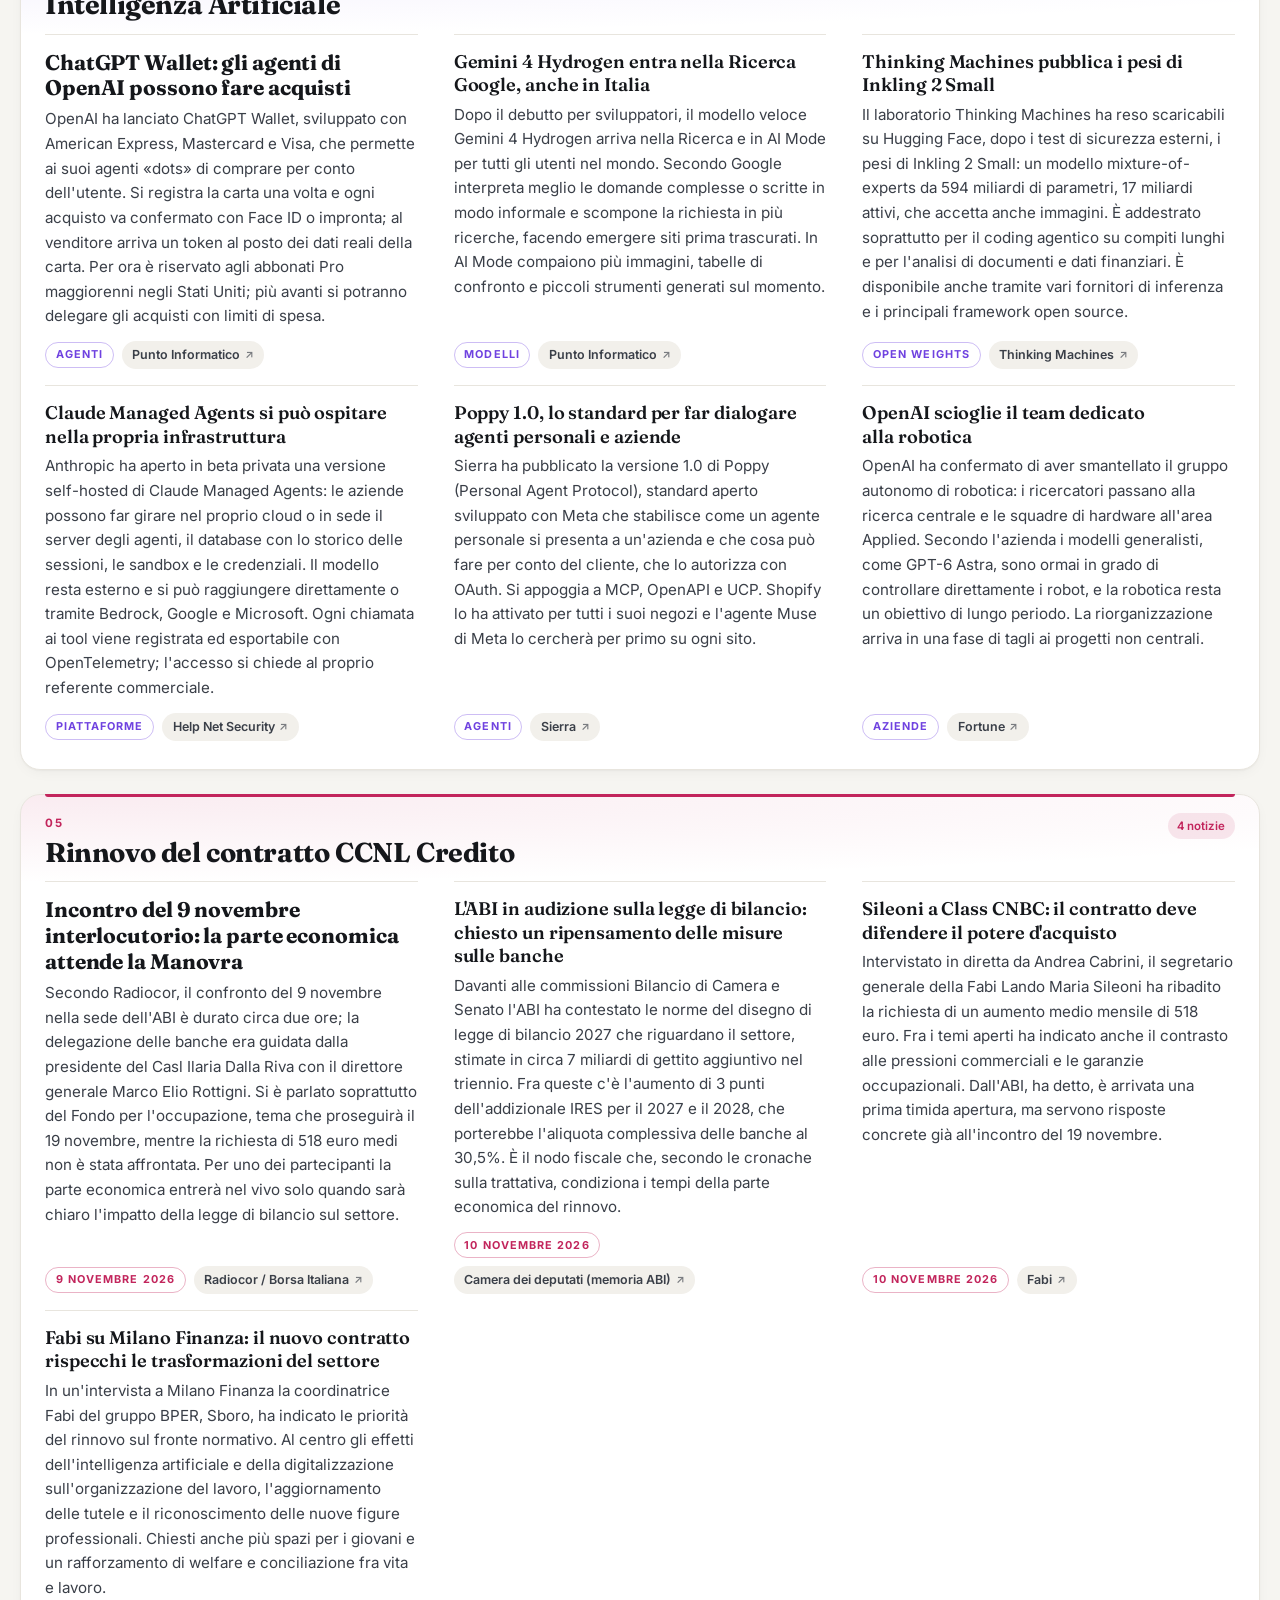
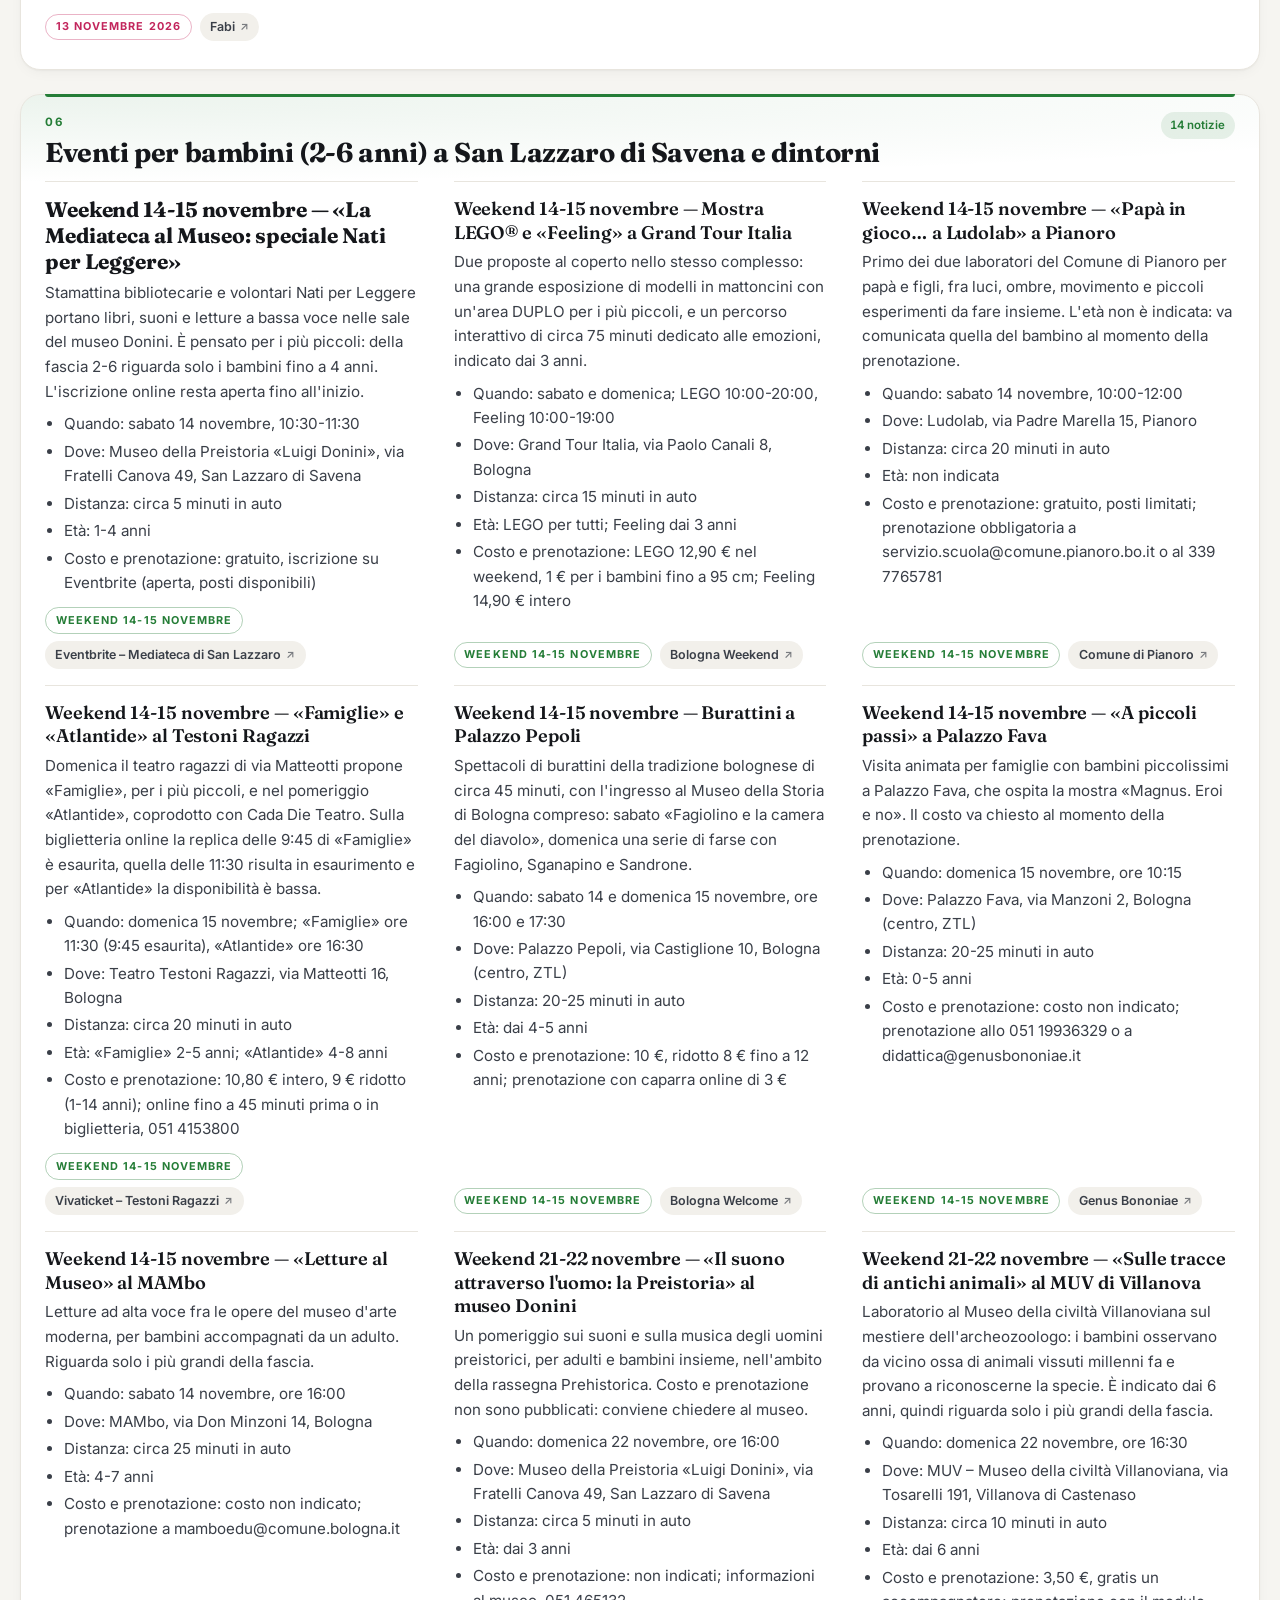
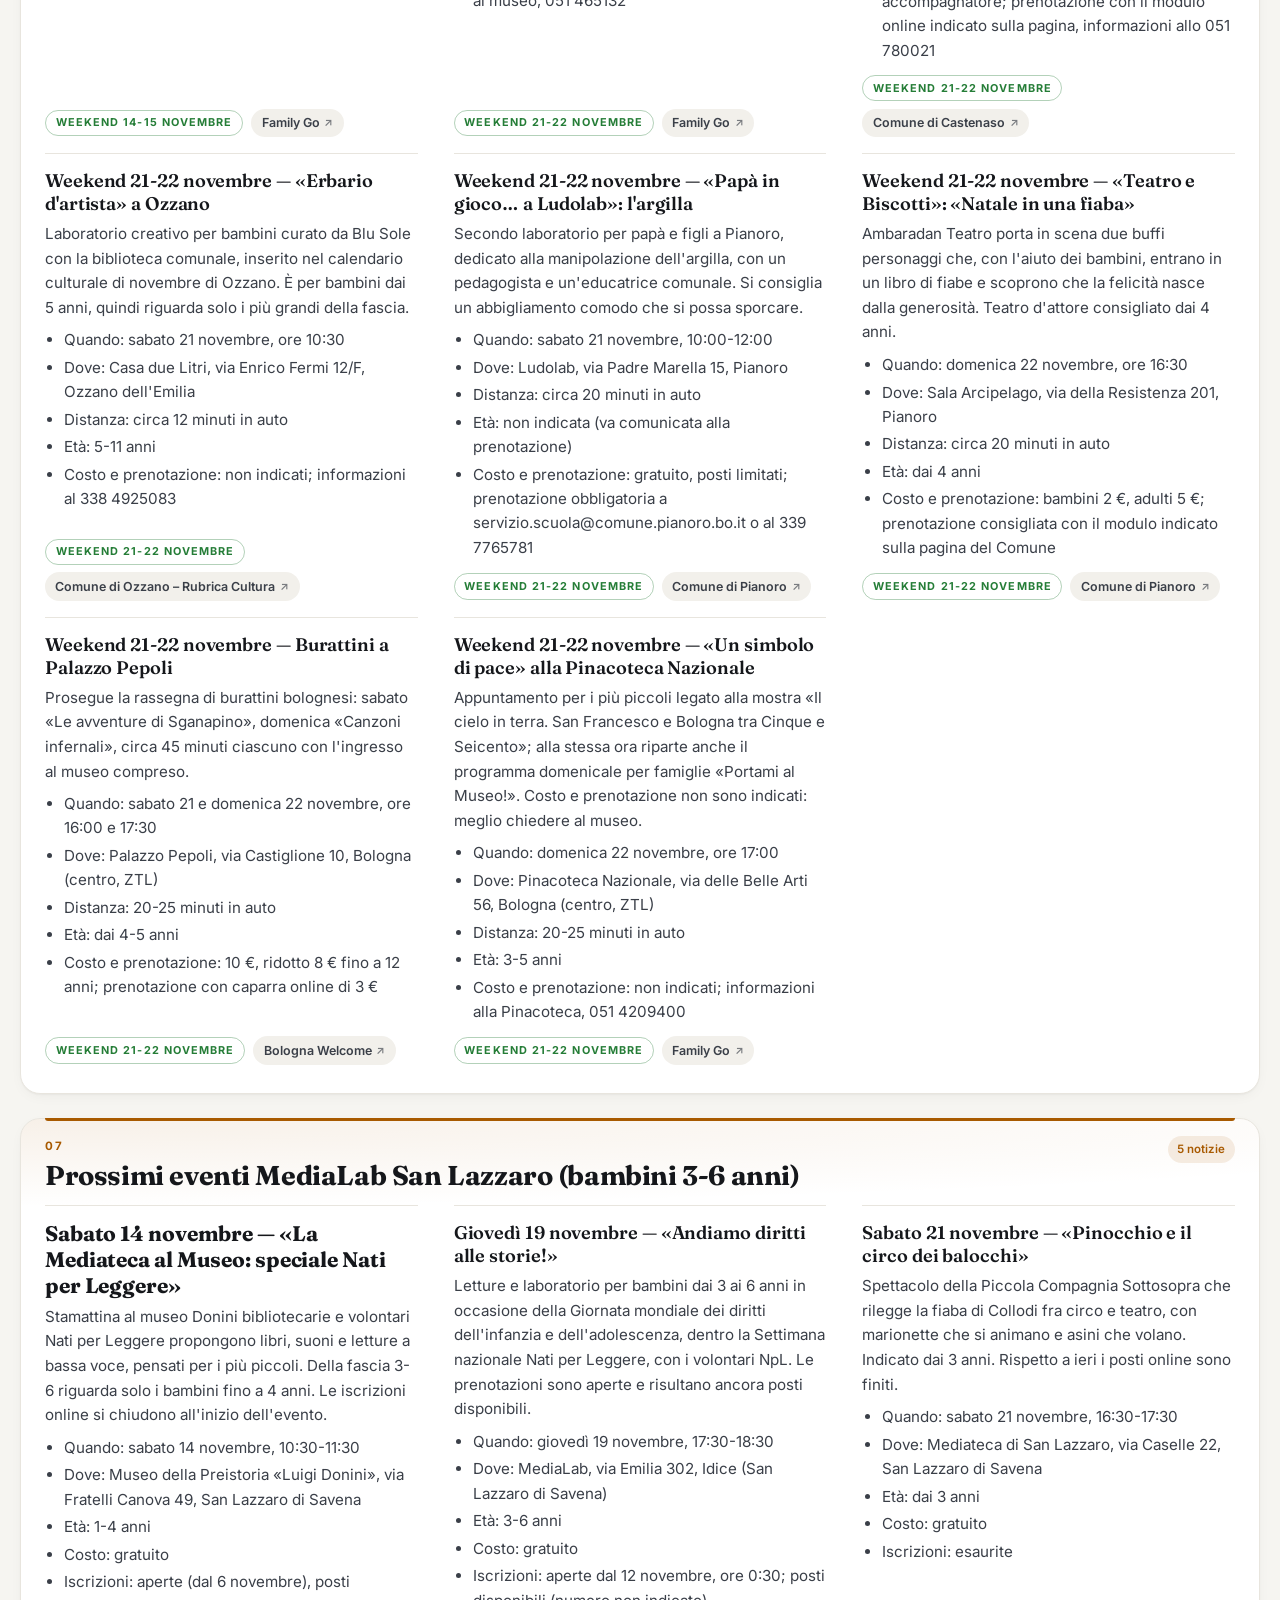
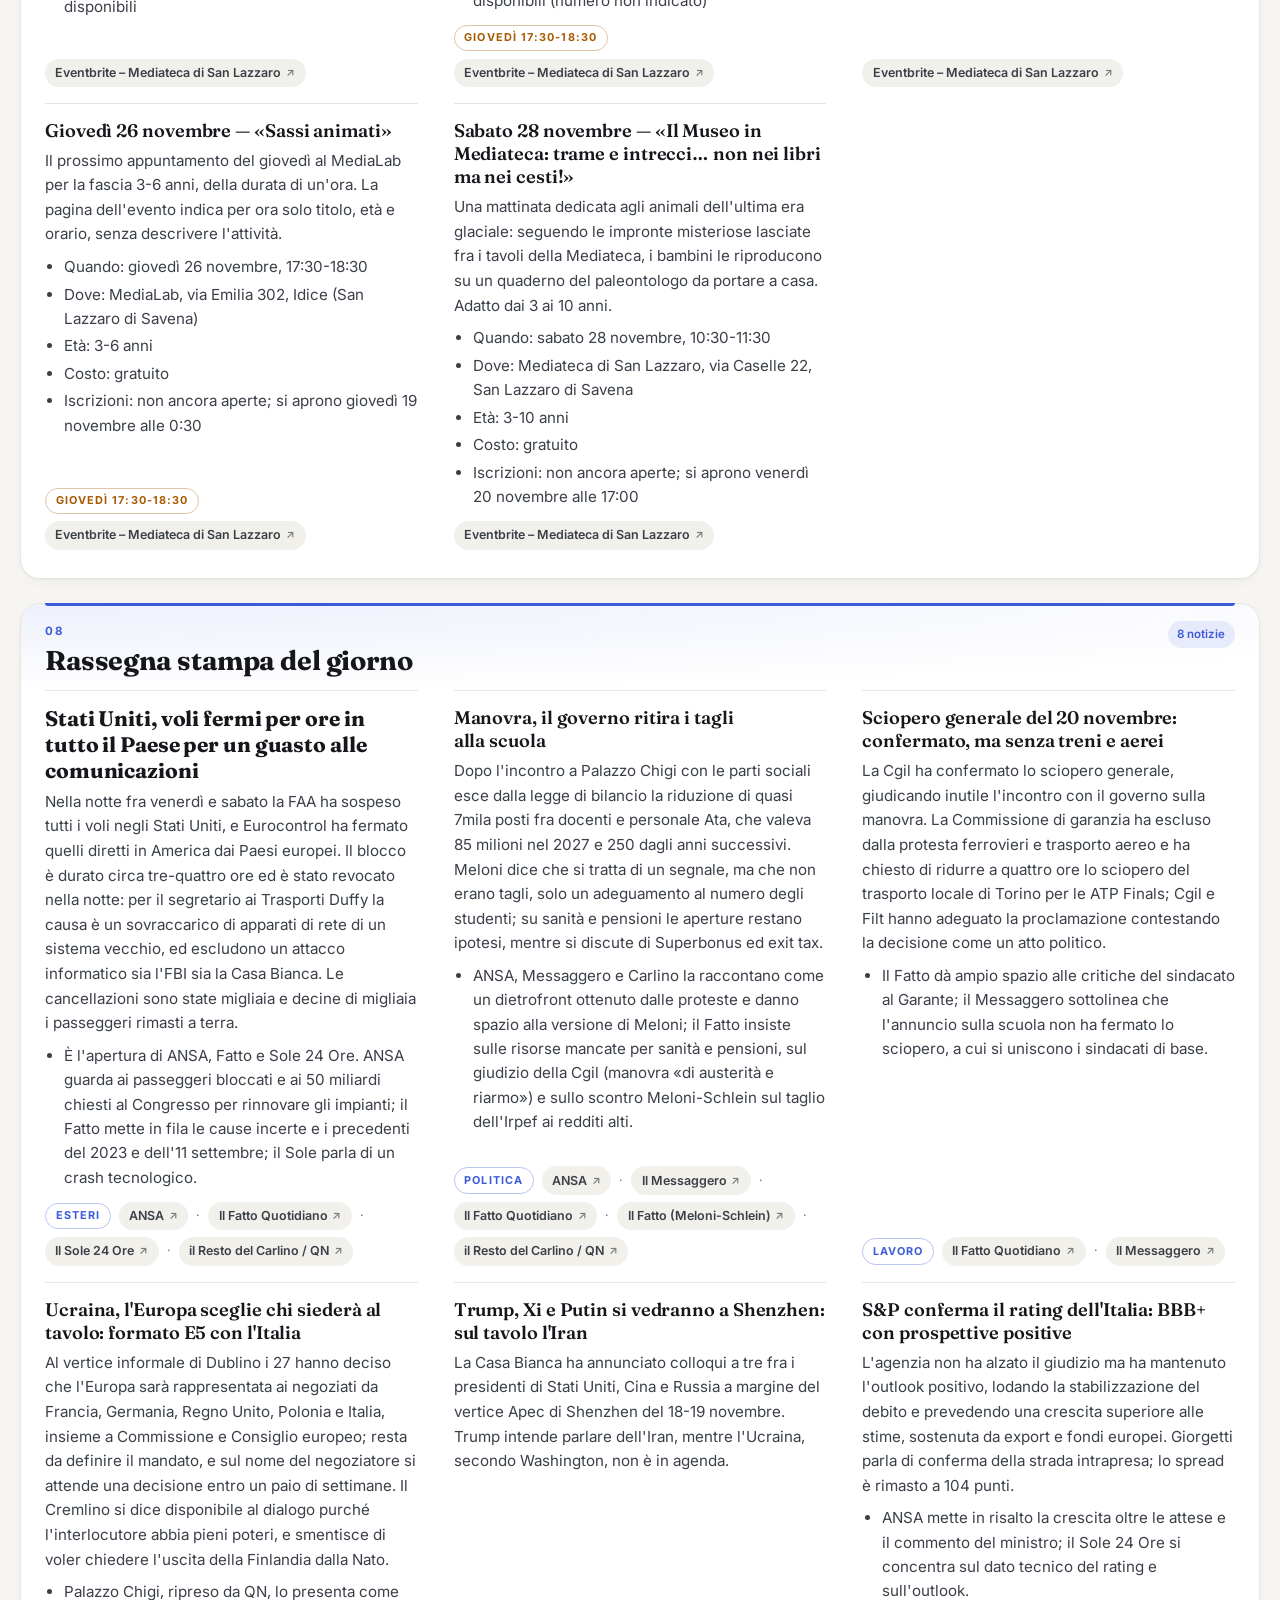
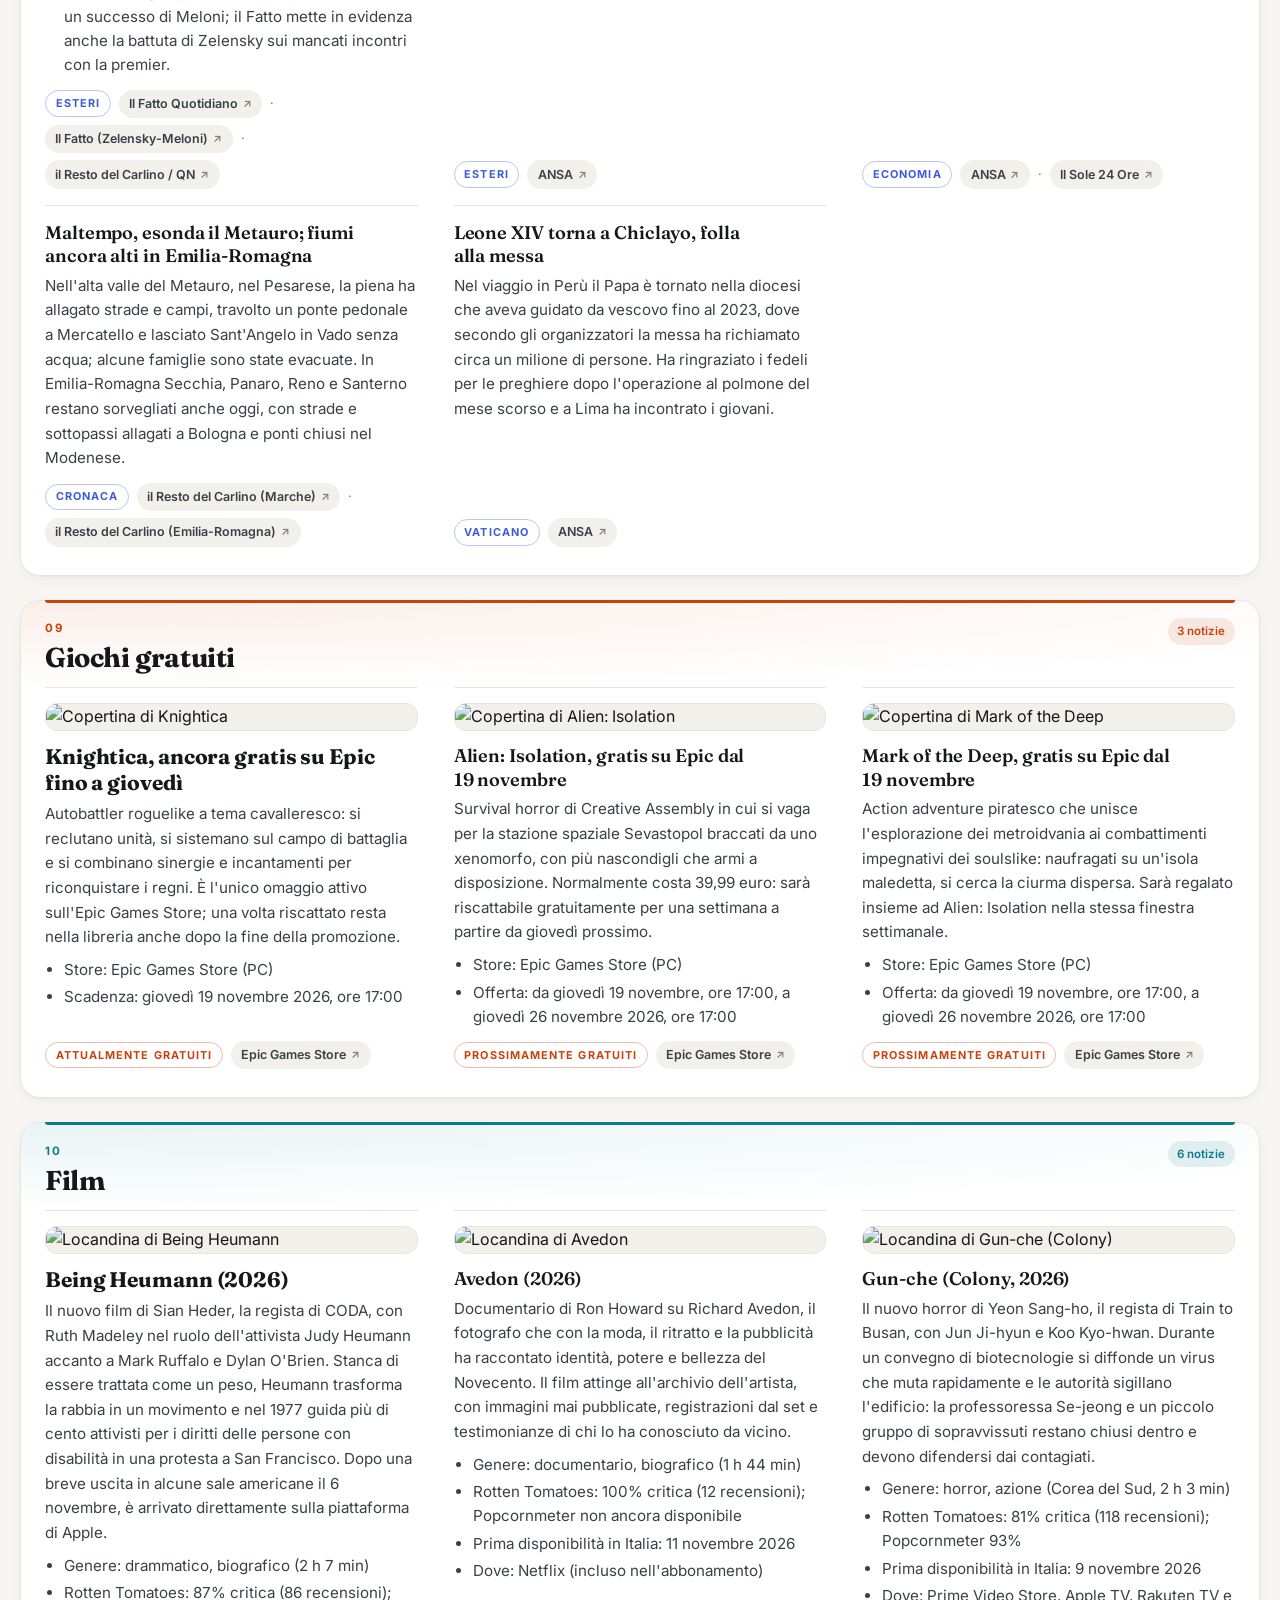
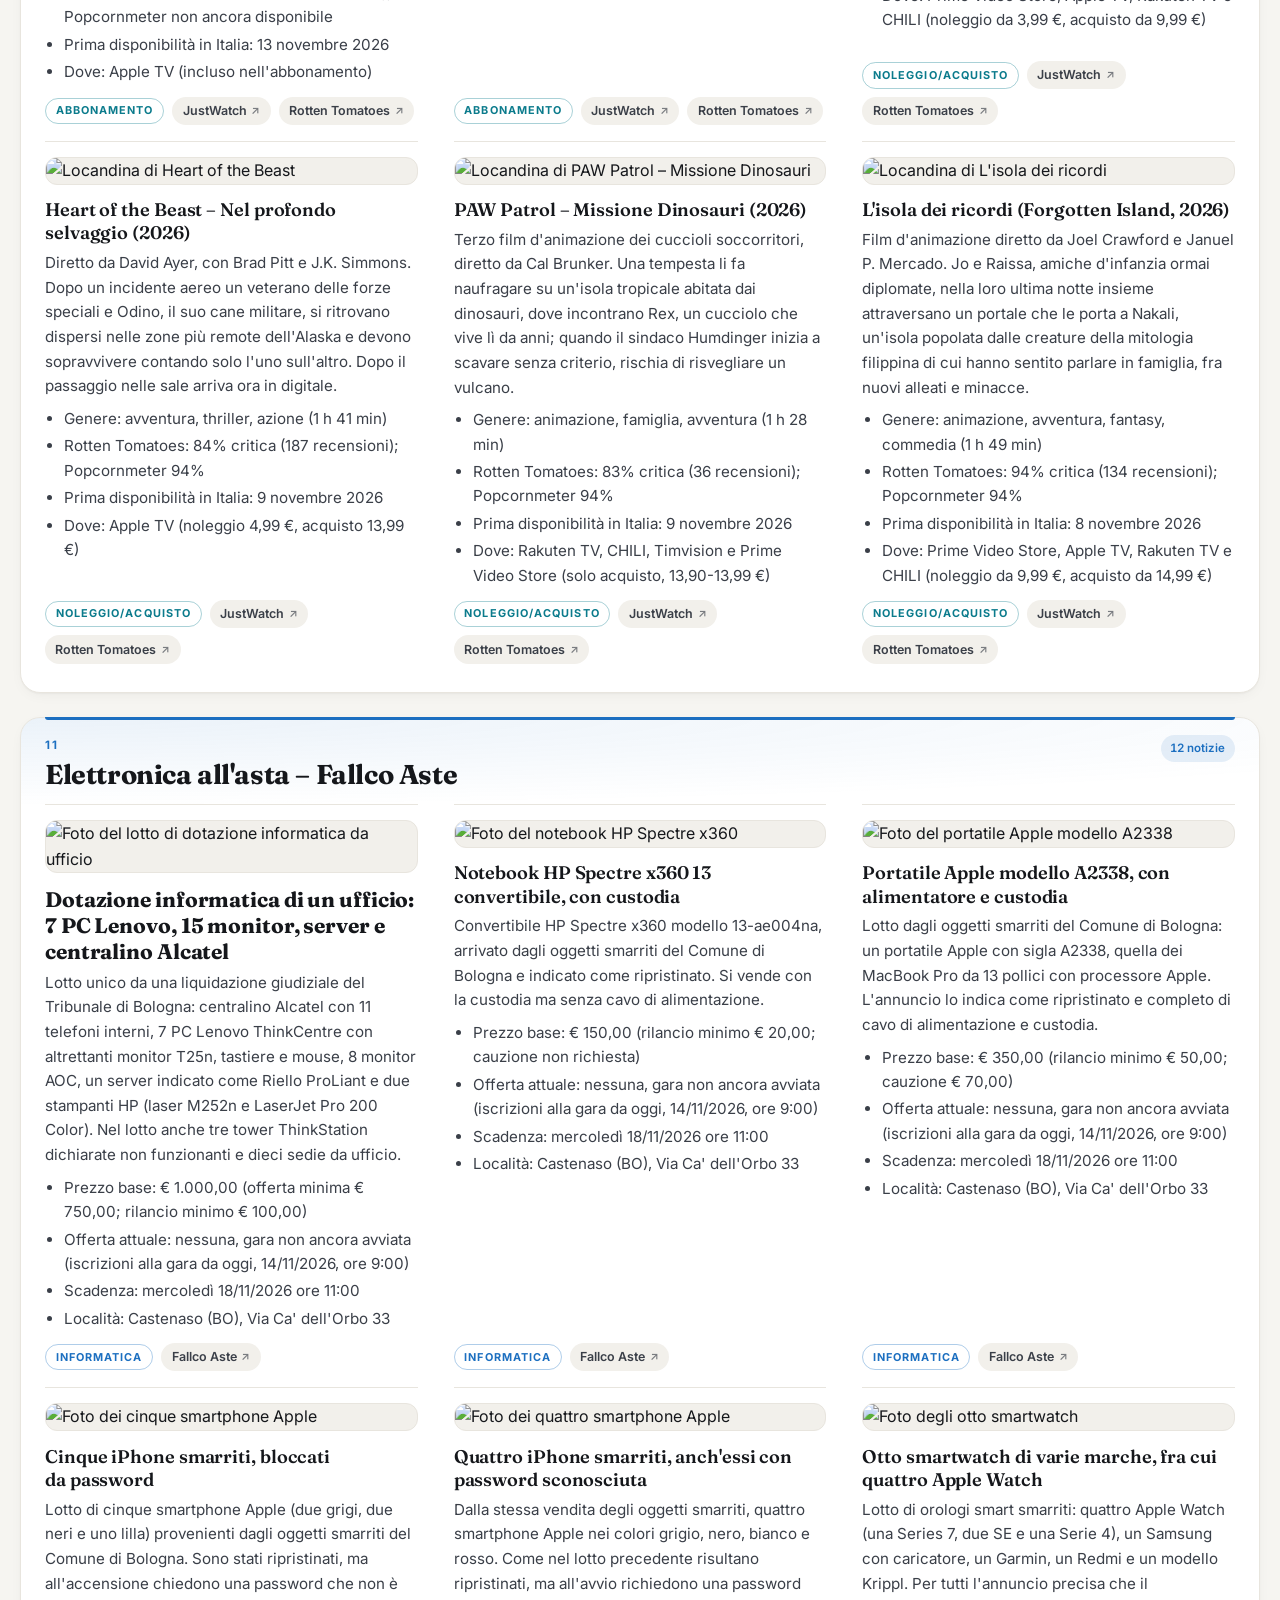
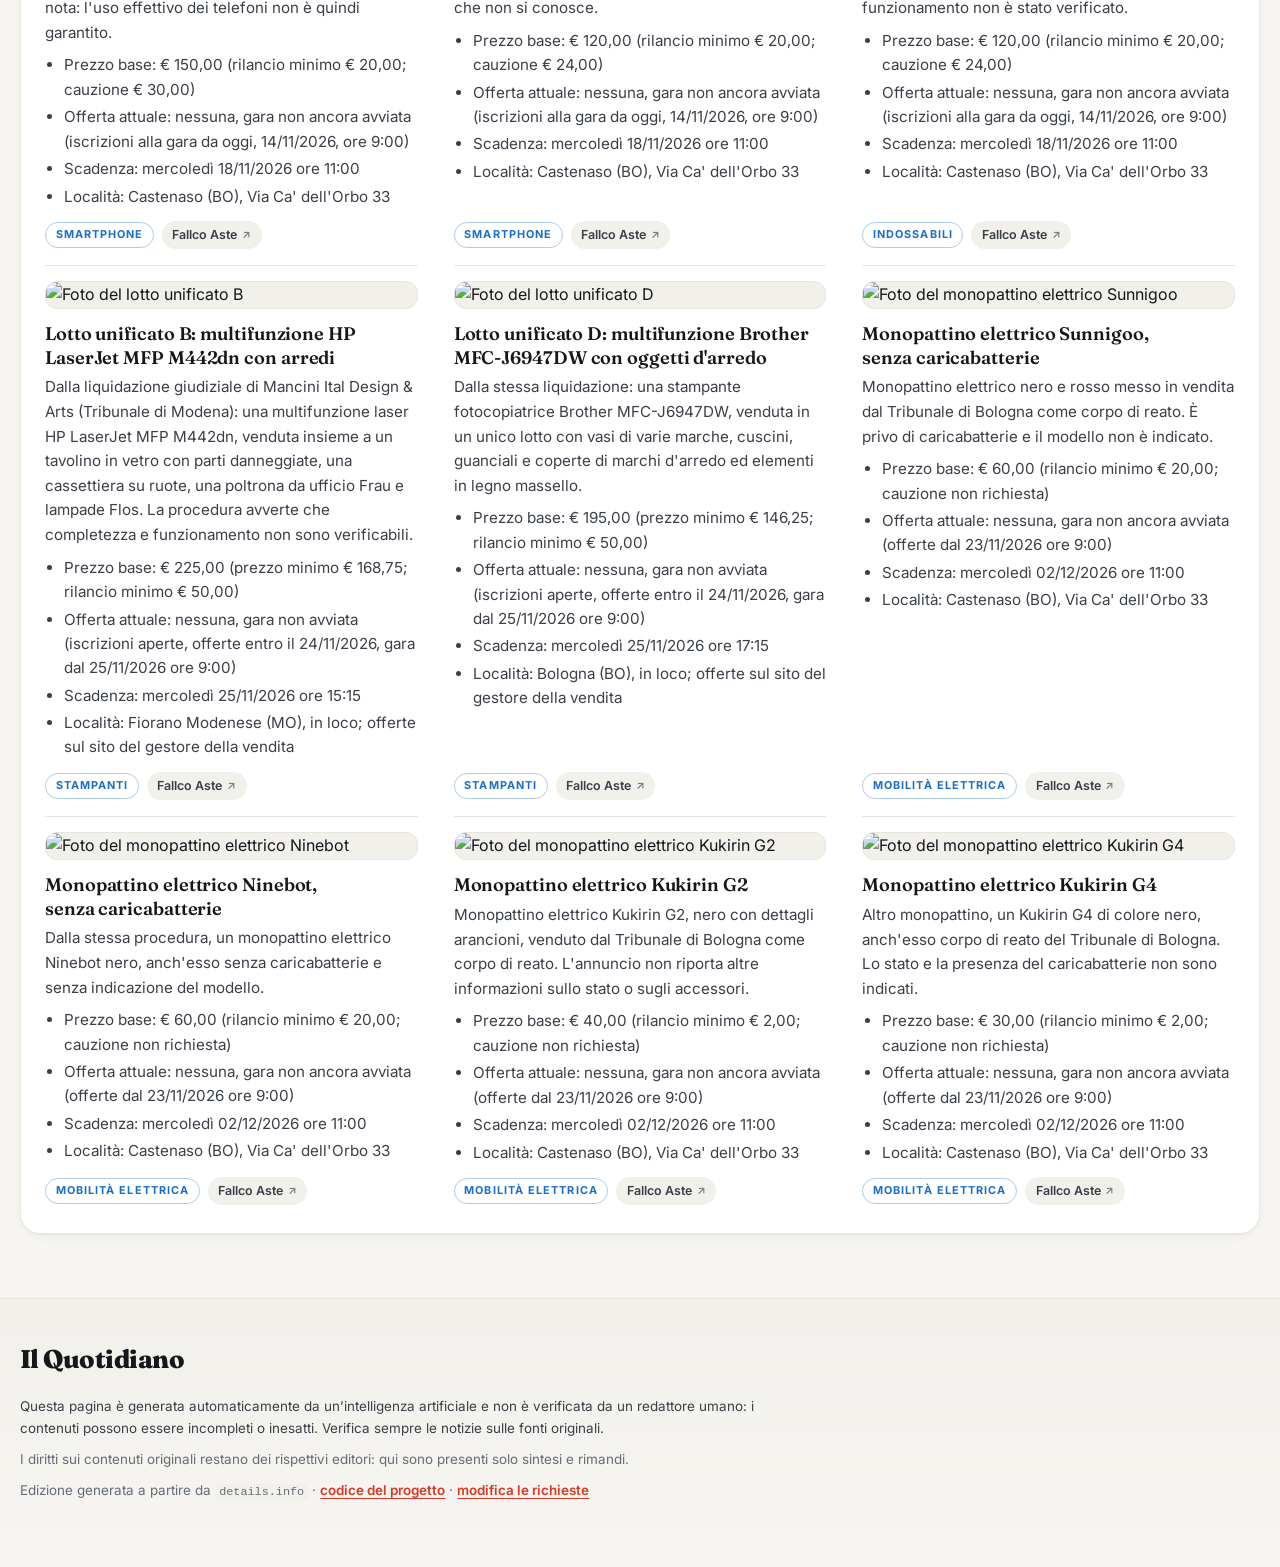
==== commit 692bf69a: "Edizione del 14/11/2026 Co-Authored-By: Claude Opus 5.5 <noreply@anthropic.com> Claude-Session: http" ====
--- a/public/index.html
+++ b/public/index.html
@@ -276,6 +276,67 @@
               <p class="notizia__meta">
                 <span class="notizia__categoria">Software</span>
                 <a class="notizia__fonte" href="https://www.punto-informatico.it/libreoffice-26-8-3-meno-problemi-file-word-excel-powerpoint/" rel="noopener">Punto Informatico</a>
+              </p>
+            </article>
+          </section>
+
+          <section class="riquadro">
+            <header class="riquadro__testata">
+              <h3 class="riquadro__titolo">Intelligenza Artificiale</h3>
+              <span class="riquadro__conteggio" data-ruolo="conteggio"></span>
+            </header>
+
+            <article class="notizia">
+              <h4 class="notizia__titolo">ChatGPT Wallet: gli agenti di OpenAI possono fare acquisti</h4>
+              <p class="notizia__testo">OpenAI ha lanciato ChatGPT Wallet, sviluppato con American Express, Mastercard e Visa, che permette ai suoi agenti «dots» di comprare per conto dell'utente. Si registra la carta una volta e ogni acquisto va confermato con Face ID o impronta; al venditore arriva un token al posto dei dati reali della carta. Per ora è riservato agli abbonati Pro maggiorenni negli Stati Uniti; più avanti si potranno delegare gli acquisti con limiti di spesa.</p>
+              <p class="notizia__meta">
+                <span class="notizia__categoria">Agenti</span>
+                <a class="notizia__fonte" href="https://www.punto-informatico.it/chatgpt-wallet-agenti-ai-effettuano-acquisti/" rel="noopener">Punto Informatico</a>
+              </p>
+            </article>
+
+            <article class="notizia">
+              <h4 class="notizia__titolo">Gemini 4 Hydrogen entra nella Ricerca Google, anche in Italia</h4>
+              <p class="notizia__testo">Dopo il debutto per sviluppatori, il modello veloce Gemini 4 Hydrogen arriva nella Ricerca e in AI Mode per tutti gli utenti nel mondo. Secondo Google interpreta meglio le domande complesse o scritte in modo informale e scompone la richiesta in più ricerche, facendo emergere siti prima trascurati. In AI Mode compaiono più immagini, tabelle di confronto e piccoli strumenti generati sul momento.</p>
+              <p class="notizia__meta">
+                <span class="notizia__categoria">Modelli</span>
+                <a class="notizia__fonte" href="https://www.punto-informatico.it/gemini-4-hydrogen-arriva-su-google-e-da-risposte-migliori/" rel="noopener">Punto Informatico</a>
+              </p>
+            </article>
+
+            <article class="notizia">
+              <h4 class="notizia__titolo">Thinking Machines pubblica i pesi di Inkling 2 Small</h4>
+              <p class="notizia__testo">Il laboratorio Thinking Machines ha reso scaricabili su Hugging Face, dopo i test di sicurezza esterni, i pesi di Inkling 2 Small: un modello mixture-of-experts da 594 miliardi di parametri, 17 miliardi attivi, che accetta anche immagini. È addestrato soprattutto per il coding agentico su compiti lunghi e per l'analisi di documenti e dati finanziari. È disponibile anche tramite vari fornitori di inferenza e i principali framework open source.</p>
+              <p class="notizia__meta">
+                <span class="notizia__categoria">Open weights</span>
+                <a class="notizia__fonte" href="https://thinkingmachines.ai/news/inkling-2-small/" rel="noopener">Thinking Machines</a>
+              </p>
+            </article>
+
+            <article class="notizia">
+              <h4 class="notizia__titolo">Claude Managed Agents si può ospitare nella propria infrastruttura</h4>
+              <p class="notizia__testo">Anthropic ha aperto in beta privata una versione self-hosted di Claude Managed Agents: le aziende possono far girare nel proprio cloud o in sede il server degli agenti, il database con lo storico delle sessioni, le sandbox e le credenziali. Il modello resta esterno e si può raggiungere direttamente o tramite Bedrock, Google e Microsoft. Ogni chiamata ai tool viene registrata ed esportabile con OpenTelemetry; l'accesso si chiede al proprio referente commerciale.</p>
+              <p class="notizia__meta">
+                <span class="notizia__categoria">Piattaforme</span>
+                <a class="notizia__fonte" href="https://www.helpnetsecurity.com/2026/11/12/anthropic-self-hosted-claude-managed-agents/" rel="noopener">Help Net Security</a>
+              </p>
+            </article>
+
+            <article class="notizia">
+              <h4 class="notizia__titolo">Poppy 1.0, lo standard per far dialogare agenti personali e aziende</h4>
+              <p class="notizia__testo">Sierra ha pubblicato la versione 1.0 di Poppy (Personal Agent Protocol), standard aperto sviluppato con Meta che stabilisce come un agente personale si presenta a un'azienda e che cosa può fare per conto del cliente, che lo autorizza con OAuth. Si appoggia a MCP, OpenAPI e UCP. Shopify lo ha attivato per tutti i suoi negozi e l'agente Muse di Meta lo cercherà per primo su ogni sito.</p>
+              <p class="notizia__meta">
+                <span class="notizia__categoria">Agenti</span>
+                <a class="notizia__fonte" href="https://sierra.ai/blog/releasing-poppy" rel="noopener">Sierra</a>
+              </p>
+            </article>
+
+            <article class="notizia">
+              <h4 class="notizia__titolo">OpenAI scioglie il team dedicato alla robotica</h4>
+              <p class="notizia__testo">OpenAI ha confermato di aver smantellato il gruppo autonomo di robotica: i ricercatori passano alla ricerca centrale e le squadre di hardware all'area Applied. Secondo l'azienda i modelli generalisti, come GPT-6 Astra, sono ormai in grado di controllare direttamente i robot, e la robotica resta un obiettivo di lungo periodo. La riorganizzazione arriva in una fase di tagli ai progetti non centrali.</p>
+              <p class="notizia__meta">
+                <span class="notizia__categoria">Aziende</span>
+                <a class="notizia__fonte" href="https://fortune.com/2026/11/13/openai-disbands-robotics-team-as-its-general-models-start-running-robots/" rel="noopener">Fortune</a>
               </p>
             </article>
           </section>
